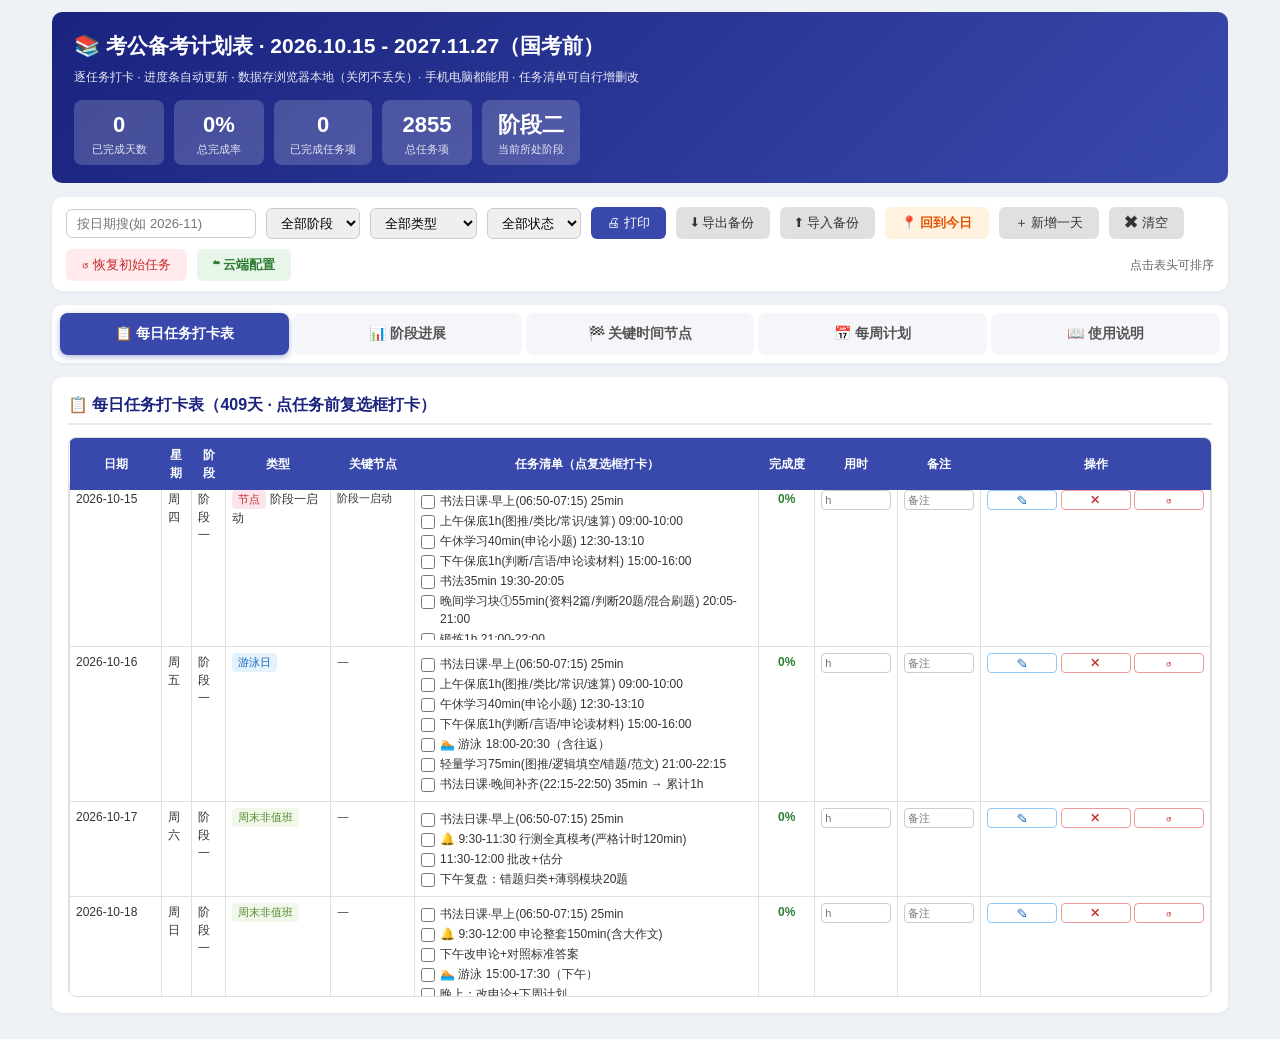
==== index.html @ b7af3e6f "jihua" ====
﻿<!DOCTYPE html>
<html lang="zh-CN">
<head>
<meta charset="UTF-8">
<meta name="viewport" content="width=device-width, initial-scale=1.0">
<title>考公备考计划表 2026.10.15-2027.11.27（国考前）</title>
<style>
* { margin:0; padding:0; box-sizing:border-box; }
body { font-family:-apple-system,"Microsoft YaHei",sans-serif; background:#eef1f5; color:#333; font-size:14px; line-height:1.5; }
.wrap { max-width:1200px; margin:0 auto; padding:12px; }
header { background:linear-gradient(135deg,#1a237e,#3949ab); color:#fff; border-radius:10px; padding:18px 22px; margin-bottom:14px; }
header h1 { font-size:21px; margin-bottom:6px; }
header p { font-size:12px; opacity:.9; }
.stats { display:flex; flex-wrap:wrap; gap:10px; margin-top:14px; }
.stat { background:rgba(255,255,255,.18); padding:8px 16px; border-radius:8px; text-align:center; min-width:90px; }
.stat .n { font-size:22px; font-weight:700; }
.stat .l { font-size:11px; opacity:.85; }
.toolbar { background:#fff; border-radius:10px; padding:10px 14px; margin-bottom:14px; display:flex; gap:10px; flex-wrap:wrap; align-items:center; box-shadow:0 1px 4px rgba(0,0,0,.06); }
.toolbar input, .toolbar select { padding:6px 10px; border:1px solid #ccc; border-radius:6px; font-size:13px; }
.toolbar button { padding:7px 16px; border:none; border-radius:6px; background:#3949ab; color:#fff; cursor:pointer; font-size:13px; }
.toolbar button.ghost { background:#e0e0e0; color:#333; }
.toolbar .spacer { flex:1; }
section.panel { background:#fff; border-radius:10px; padding:16px; margin-bottom:14px; box-shadow:0 1px 4px rgba(0,0,0,.06); }
section.panel h2 { font-size:16px; color:#1a237e; margin-bottom:12px; padding-bottom:6px; border-bottom:2px solid #e8eaf6; }
.pbar { margin:8px 0; }
.pbar .pl { display:flex; justify-content:space-between; font-size:12px; margin-bottom:3px; }
.track { background:#eceff1; border-radius:8px; height:16px; overflow:hidden; }
.fill { height:100%; background:linear-gradient(90deg,#43a047,#81c784); width:0; transition:width .4s; border-radius:8px; }
.stage-grid { display:grid; grid-template-columns:repeat(auto-fit,minmax(230px,1fr)); gap:10px; }
.stage-card { border:1px solid #e0e0e0; border-radius:8px; padding:10px 12px; }
.stage-card .sn { font-weight:700; color:#1a237e; }
.stage-card .sd { font-size:11px; color:#888; }
.stage-card .sg { font-size:12px; margin-top:4px; }
.stage-card .st { font-size:11px; color:#2e7d32; margin-top:2px; }
.ms-list { list-style:none; }
.ms-list li { padding:6px 0; border-bottom:1px dashed #eee; font-size:12px; display:flex; gap:8px; }
.ms-list .md { color:#d32f2f; font-weight:600; min-width:78px; }
.ms-list .mt { font-weight:600; }
table { width:100%; border-collapse:collapse; font-size:12px; }
th { background:#3949ab; color:#fff; padding:8px 6px; position:sticky; top:0; z-index:2; cursor:pointer; user-select:none; }
th:hover { background:#303f9f; }
td { padding:6px; border:1px solid #e0e0e0; vertical-align:top; }
tbody tr:hover { background:#f1f5ff; }
tr.done-row { background:#e8f5e9 !important; }
tr.part-row { background:#fffde7 !important; }
.tag { display:inline-block; padding:1px 6px; border-radius:4px; font-size:11px; }
.tag.zb { background:#fff3e0; color:#e65100; }
.tag.yp { background:#e3f2fd; color:#1565c0; }
.tag.dm { background:#f1f8e9; color:#558b2f; }
.tag.lc { background:#fce4ec; color:#c62828; }
.taskbox { max-height:150px; overflow-y:auto; padding-right:4px; }
.taskbox ul { list-style:none; }
.taskbox li { margin:2px 0; display:flex; gap:5px; align-items:flex-start; }
.taskbox input { margin-top:3px; width:14px; height:14px; cursor:pointer; flex-shrink:0; }
.taskbox li.done { color:#9e9e9e; text-decoration:line-through; }
.pct { text-align:center; font-weight:700; color:#2e7d32; }
.pct-cell { width:56px; }
.mini-note { width:70px; padding:3px; border:1px solid #ccc; border-radius:4px; font-size:11px; }
#tip { position:fixed; bottom:16px; left:50%; transform:translateX(-50%); background:#323232; color:#fff; padding:8px 16px; border-radius:20px; font-size:12px; opacity:0; transition:opacity .3s; pointer-events:none; z-index:99; }
#tip.show { opacity:1; }
/* ===== 恢复初始任务 确认弹窗 ===== */
#confirmMask { display:none; position:fixed; inset:0; background:rgba(0,0,0,.45); z-index:200; }
#confirmMask.show { display:block; }
#confirmBox { display:none; position:fixed; top:50%; left:50%; transform:translate(-50%,-50%); background:#fff; border-radius:12px; box-shadow:0 8px 30px rgba(0,0,0,.25); z-index:201; width:min(420px,92vw); padding:20px 22px; }
#confirmBox.show { display:block; animation:pop .2s; }
@keyframes pop { from{transform:translate(-50%,-50%) scale(.9);opacity:0;} to{transform:translate(-50%,-50%) scale(1);opacity:1;} }
#confirmBox .ctitle { font-size:16px; font-weight:700; color:#1a237e; margin-bottom:8px; }
#confirmBox .cbody { font-size:13px; color:#555; line-height:1.7; margin-bottom:18px; }
#confirmBox .cbody b { color:#c62828; }
#confirmBox .cfoot { display:flex; justify-content:flex-end; gap:10px; }
.cbtn { padding:8px 20px; border:none; border-radius:6px; cursor:pointer; font-size:13px; }
.cbtn.ok { background:#c62828; color:#fff; }
.cbtn.cancel { background:#e0e0e0; color:#333; }
@media(max-width:640px){ #confirmBox{padding:16px;} }
.help p { font-size:12px; color:#555; margin:4px 0; }
.help b { color:#1a237e; }
/* ===== 标签页 ===== */
.tabs { display:flex; gap:4px; background:#fff; border-radius:10px; padding:8px; margin-bottom:14px; box-shadow:0 1px 4px rgba(0,0,0,.06); flex-wrap:wrap; }
.tabs button { flex:1; min-width:150px; padding:12px 10px; border:none; background:#f5f6fa; color:#555; border-radius:8px; font-size:14px; font-weight:600; cursor:pointer; transition:all .2s; }
.tabs button:hover { background:#e8eaf6; color:#1a237e; }
.tabs button.active { background:#3949ab; color:#fff; box-shadow:0 2px 6px rgba(57,73,171,.4); }
.tab-panel { display:none; }
.tab-panel.active { display:block; animation:fade .3s; }
@keyframes fade { from{opacity:0;transform:translateY(6px);} to{opacity:1;transform:none;} }

/* ===== 响应式布局 ===== */
@media(max-width:768px){
  body{font-size:13px;}
  .wrap{padding:6px;}
  header{padding:12px 14px;}
  header h1{font-size:16px;}
  .stats{gap:6px;}
  .stat{min-width:70px;padding:6px 10px;}
  .stat .n{font-size:17px;}
  .toolbar{padding:8px;gap:6px;}
  .toolbar input,.toolbar select{flex:1 1 45%;min-width:120px;font-size:12px;}
  .toolbar button{flex:1 1 45%;font-size:12px;padding:6px 8px;}
  .tabs button{min-width:auto;flex:1 1 33%;font-size:12px;padding:9px 4px;}
  section.panel{padding:10px 8px;}
  section.panel h2{font-size:14px;}
  .tab-panel.active{animation:none;}
  /* 每日任务表：手机改卡片流 */
  #dayTbl thead{display:none;}
  #dayTbl tbody{display:block;}
  #dayTbl tr{display:block;margin-bottom:10px;border:1px solid #d9d9d9;border-radius:8px;padding:6px;box-shadow:0 1px 3px rgba(0,0,0,.06);}
  #dayTbl td{display:flex;border:none;padding:3px 4px;font-size:12px;align-items:flex-start;}
  #dayTbl td:before{content:attr(data-l);color:#999;min-width:46px;margin-right:6px;flex-shrink:0;}
  #dayTbl td:nth-child(1):before{content:"日期";}
  #dayTbl td:nth-child(2):before{content:"星期";}
  #dayTbl td:nth-child(3):before{content:"阶段";}
  #dayTbl td:nth-child(4):before{content:"类型";}
  #dayTbl td:nth-child(5):before{content:"节点";}
  #dayTbl td:nth-child(6):before{content:"任务";}
  #dayTbl td:nth-child(7):before{content:"完成度";}
  #dayTbl td:nth-child(8):before{content:"用时";}
  #dayTbl td:nth-child(9):before{content:"备注";}
  #dayTbl td:nth-child(10):before{content:"操作";}
  #dayTbl .taskbox{max-height:none;}
  #dayTbl td:not(:nth-child(6)) .taskbox ul{display:inline-block;}
  /* 表格横滑兜底 */
  #weekTbl{display:block;overflow-x:auto;white-space:nowrap;}
  .ms-list li{flex-wrap:wrap;}
}
@media(max-width:1024px){
  .toolbar input,.toolbar select,.toolbar button{margin-bottom:2px;}
}
@media print { .toolbar,header p,.no-print,.tabs{display:none;} .taskbox{max-height:none;} .tab-panel{display:block!important;} }
</style>
<!-- ☁ 云端同步 -->
<script src="cloud-sync.js"></script>
</head>
<body>
<div class="wrap">
<header>
  <h1>📚 考公备考计划表 · 2026.10.15 - 2027.11.27（国考前）</h1>
  <p>逐任务打卡 · 进度条自动更新 · 数据存浏览器本地（关闭不丢失）· 手机电脑都能用 · 任务清单可自行增删改</p>
  <div class="stats">
    <div class="stat"><div class="n" id="stDone">0</div><div class="l">已完成天数</div></div>
    <div class="stat"><div class="n" id="stRate">0%</div><div class="l">总完成率</div></div>
    <div class="stat"><div class="n" id="stTask">0</div><div class="l">已完成任务项</div></div>
    <div class="stat"><div class="n" id="stTotal">0</div><div class="l">总任务项</div></div>
    <div class="stat"><div class="n" id="stStage">阶段一</div><div class="l">当前所处阶段</div></div>
  </div>
</header>

<div class="toolbar no-print">
  <input type="text" id="qDate" placeholder="按日期搜(如 2026-11)">
  <select id="fStage"><option value="">全部阶段</option></select>
  <select id="fType"><option value="">全部类型</option><option value="标准工作日">标准工作日</option><option value="值班日">值班日</option><option value="游泳日">游泳日</option><option value="周末非值班">周末非值班</option><option value="周末值班日">周末值班日</option></select>
  <select id="fDone"><option value="">全部状态</option><option value="done">已完成</option><option value="part">进行中</option><option value="none">未完成</option></select>
  <button onclick="window.print()">🖨 打印</button>
  <button class="ghost" onclick="exportData()">⬇ 导出备份</button>
  <button class="ghost" onclick="document.getElementById('importFile').click()">⬆ 导入备份</button>
  <input type="file" id="importFile" accept="application/json,.json" style="display:none;">
  <button class="ghost" onclick="backToToday()" style="background:#fff3e0;border-color:#ffb74d;color:#e65100;font-weight:600;">📍 回到今日</button>
  <button class="ghost" onclick="addNewDay()">＋ 新增一天</button>
  <button class="ghost" onclick="clearAll()">✖ 清空</button>
  <button class="ghost" onclick="resetAllTasks()" style="background:#ffebee;color:#c62828;">↺ 恢复初始任务</button>
<button class="ghost" onclick="showCloudConfig()" style="background:#e8f5e9;color:#2e7d32;font-weight:600;">☁ 云端配置</button>
  <span class="spacer"></span>
  <span style="font-size:12px;color:#666;">点击表头可排序</span>
</div>

<div class="tabs no-print">
  <button id="tabBtn-daily" class="active" onclick="switchTab('daily')">📋 每日任务打卡表</button>
  <button id="tabBtn-stage" onclick="switchTab('stage')">📊 阶段进展</button>
  <button id="tabBtn-nodes" onclick="switchTab('nodes')">🏁 关键时间节点</button>
  <button id="tabBtn-weekly" onclick="switchTab('weekly')">📅 每周计划</button>
  <button id="tabBtn-help" onclick="switchTab('help')">📖 使用说明</button>
</div>

<div class="tab-panel active" id="tab-daily">
<section class="panel">
  <h2>📋 每日任务打卡表（409天 · 点任务前复选框打卡）</h2>
  <div style="overflow:auto; max-height:560px; border:1px solid #e0e0e0; border-radius:8px;">
  <table id="dayTbl">
    <thead><tr><th data-k="date" style="min-width:92px;">日期</th><th>星期</th><th data-k="stage">阶段</th><th data-k="dtype">类型</th><th>关键节点</th><th style="min-width:300px;">任务清单（点复选框打卡）</th><th class="pct-cell" data-k="pct">完成度</th><th>用时</th><th>备注</th><th style="width:52px;">操作</th></tr></thead>
    <tbody></tbody>
  </table>
  </div>
</section>
</div>

<div class="tab-panel" id="tab-stage">
<section class="panel">
  <h2>📊 四阶段进度总览</h2>
  <div class="stage-grid" id="stageGrid"></div>
  <div style="margin-top:14px;" id="stageBars"></div>
</section>

</div>

<div class="tab-panel" id="tab-nodes">
<section class="panel">
  <h2>🏁 关键事件节点</h2>
  <ul class="ms-list" id="msList"></ul>
</section>
</div>

<div class="tab-panel" id="tab-weekly">
<section class="panel">
  <h2>📋 每周计划（52周 · 点击表头排序）</h2>
  <div style="overflow:auto; max-height:340px;">
  <table id="weekTbl">
    <thead><tr><th data-k="w">周期</th><th data-k="range">日期</th><th data-k="duty">值班类型</th><th data-k="theme">本周主攻</th><th>每日要点</th><th data-k="std">验收标准</th></tr></thead>
    <tbody></tbody>
  </table>
  </div>
</section>

</div>

<div class="tab-panel" id="tab-help">
<section class="panel help">
  <h2>📖 使用说明</h2>
  <p><b>① 打卡：</b>每天"任务清单"里每项任务前都有复选框，点一下即标记完成（文字自动划线变灰）。</p>
  <p><b>② 进度：</b>勾选后当天"完成度"自动算百分比，勾满当天 → 整行变绿；勾一部分 → 变黄。顶部四阶段进度条同步变长。</p>
  <p><b>③ 保存：</b>勾选状态存在浏览器本地，关闭网页再打开仍在。换设备或换浏览器会丢失，重要进度请点"导出备份"存一份 JSON；换设备后用"导入备份"读回（只恢复勾选/用时/备注，不改动任务清单）。</p>
  <p><b>④ 筛选：</b>用顶部筛选栏按阶段/类型/完成状态快速定位某天；搜索框支持按日期片段检索（如输 2026-11 看11月）。</p>
  <p><b>⑤ 排序：</b>点击表格表头可按该列排序（如按完成度升序，找出还没开始的天）。</p>
  <p><b>⑥ 打印：</b>点"打印"可打印当前筛选结果，贴墙对照使用。</p>
  <p><b>⑦ 多端：</b>本文件是纯 HTML，任何电脑/手机浏览器都能直接打开，无需安装 Office 或 WPS。</p>
  <p><b>⑧ 时间：</b>所有时间写进任务描述（如 06:50-07:15），不做时区换算，不会有时间错乱。</p>
  <p><b>⑨ 改任务：</b>双击任意任务文字可直接修改，清空整行文字即删除该项。也可点当天右侧「✎ 编辑」整行重写、点「🗑」删除当天。改乱了点工具栏「↺ 恢复初始任务」一键还原全部原始任务（打卡进度、用时、备注都会保留）。</p>
  <p><b>⑩ 同步：</b>打卡数据存在本机浏览器本地，换设备或换浏览器不会自动同步，重要进度请定期「导出备份」。</p>
</section>
</div>
<div id="tip"></div>
<div id="confirmMask"></div>
<div id="confirmBox">
  <div class="ctitle" id="confirmTitle">确认操作</div>
  <div class="cbody" id="confirmBody"></div>
  <div class="cfoot">
    <button class="cbtn ok" id="confirmOk">确认</button>
    <button class="cbtn cancel" id="confirmCancel">取消</button>
  </div>
</div>
<!-- ☁ 云端配置弹窗 -->
<div id="cloudMask" style="display:none;position:fixed;inset:0;background:rgba(0,0,0,.45);z-index:200;"></div>
<div id="cloudBox" style="display:none;position:fixed;top:50%;left:50%;transform:translate(-50%,-50%);background:#fff;border-radius:12px;box-shadow:0 8px 30px rgba(0,0,0,.25);z-index:201;width:min(420px,92vw);padding:20px 22px;">
  <div style="font-size:16px;font-weight:700;color:#1a237e;margin-bottom:12px;">☁ 云端同步配置</div>
  <div style="font-size:12px;color:#555;margin-bottom:10px;">配置后打卡数据自动同步到 GitHub 仓库，换设备不丢失。</div>
  <div style="margin-bottom:8px;"><label style="font-size:12px;color:#333;">GitHub Token（需 repo 权限）：</label><input id="cloudToken" type="password" style="width:100%;padding:6px 10px;border:1px solid #ccc;border-radius:6px;font-size:13px;" placeholder="ghp_xxxxxxxxxxxx"></div>
  <div style="margin-bottom:8px;"><label style="font-size:12px;color:#333;">用户名：</label><input id="cloudUser" type="text" style="width:100%;padding:6px 10px;border:1px solid #ccc;border-radius:6px;font-size:13px;" placeholder="your-github-username"></div>
  <div style="margin-bottom:8px;"><label style="font-size:12px;color:#333;">仓库名：</label><input id="cloudRepo" type="text" style="width:100%;padding:6px 10px;border:1px solid #ccc;border-radius:6px;font-size:13px;" placeholder="kaogong-plan"></div>
  <div style="margin-bottom:8px;"><label style="font-size:12px;color:#333;">分支（默认 main）：</label><input id="cloudBranch" type="text" style="width:100%;padding:6px 10px;border:1px solid #ccc;border-radius:6px;font-size:13px;" value="main"></div>
  <div style="display:flex;justify-content:flex-end;gap:10px;margin-top:16px;">
    <button onclick="closeCloudConfig()" style="padding:8px 20px;border:none;border-radius:6px;cursor:pointer;font-size:13px;background:#e0e0e0;color:#333;">取消</button>
    <button onclick="saveCloudConfig()" style="padding:8px 20px;border:none;border-radius:6px;cursor:pointer;font-size:13px;background:#2e7d32;color:#fff;">保存并测试</button>
  </div>
  <div id="cloudStatus" style="font-size:12px;margin-top:10px;"></div>
</div>

<script>
const DATA = {"stages": [{"name": "阶段一", "start": "2026.10.15", "end": "2026.11.30", "goal": "专项突破·正确率拉升", "std": "资料90%/判断80%/言语75%/申论小题70%"}, {"name": "阶段二", "start": "2026.12.01", "end": "2026.12.31", "goal": "提速+省考实战", "std": "行测70+/申论65+，上考场拿基线"}, {"name": "阶段三", "start": "2027.01.01", "end": "2027.06.30", "goal": "全真模考+数量+申论冲刺", "std": "行测稳定70+/申论65+，合计130-135"}, {"name": "阶段四", "start": "2027.07.01", "end": "2027.11.27", "goal": "冲刺2028国考", "std": "行测72+申论68≈140"}], "milestones": [{"date": "2026-10-15", "title": "阶段一启动", "goal": "专项突破·正确率拉升", "note": "资料90%/判断80%/言语75%/申论小题70%"}, {"date": "2026-10-20", "title": "⚠2027四川省考公告发布", "goal": "确认报名与笔试时间", "note": "盯住招录人数与岗位表"}, {"date": "2026-10-25", "title": "省考报名", "goal": "按主城+高新+天府+电子信息类+非应届筛选", "note": "选岗表格比完再报"}, {"date": "2026-12-01", "title": "阶段二启动", "goal": "提速+省考实战", "note": "行测70+/申论65+"}, {"date": "2026-12-05", "title": "⚠2027四川省考笔试", "goal": "当成付费模考，拿真实基线", "note": "12/5-12/6 笔试"}, {"date": "2027-01-01", "title": "阶段三启动", "goal": "全真模考+数量+申论冲刺", "note": "行测稳定70+/申论65+"}, {"date": "2027-01-10", "title": "省考成绩+进面", "goal": "进面即启动面试素材库准备", "note": "同步准备面试与笔试"}, {"date": "2027-06-30", "title": "阶段三验收", "goal": "行测稳定70+/申论65+", "note": "合计130-135"}, {"date": "2027-07-01", "title": "阶段四启动", "goal": "冲刺2028国考", "note": "行测72+申论68≈140"}, {"date": "2027-10-10", "title": "⚠2028国考公告发布", "goal": "确认税务招录与专业目录", "note": "重新核对报名条件"}, {"date": "2027-10-15", "title": "⚠国考报名/冲刺节点", "goal": "用Excel选岗公式筛岗", "note": "报名即冲刺"}, {"date": "2027-11-28", "title": "⚠2028国考笔试（D-Day）", "goal": "行测72+申论68≈140", "note": "考前最后一天做状态调整，早睡"}, {"date": "2027-10-16", "title": "阶段四冲刺·历年真题期", "goal": "每日一份国考历年真题卷", "note": "覆盖2016-2028共13年真题"}], "weekly": [{"w": "第1周", "range": "10/19~10/25", "duty": "一二值班", "theme": "资料分析起步", "task": "上午保底1h(图推/类比/常识)+午休申论小题+下午保底1h(判断/言语)+晚间资料2篇或判断20题+书法1h+锻炼", "std": "资料单篇≤7min，正确率≥75%"}, {"w": "第2周", "range": "10/26~11/01", "duty": "三四值班", "theme": "资料提速", "task": "上午保底1h(图推/类比/常识)+午休申论小题+下午保底1h(判断/言语)+晚间资料2篇或判断20题+书法1h+锻炼", "std": "资料正确率≥80%，单篇≤6min"}, {"w": "第3周", "range": "11/02~11/08", "duty": "五六日值班", "theme": "判断推理起步", "task": "上午保底1h(图推/类比/常识)+午休申论小题+下午保底1h(判断/言语)+晚间资料2篇或判断20题+书法1h+锻炼", "std": "图推/定义/类比≥70%"}, {"w": "第4周", "range": "11/09~11/15", "duty": "无值班", "theme": "判断逻辑判断", "task": "上午保底1h(图推/类比/常识)+午休申论小题+下午保底1h(判断/言语)+晚间资料2篇或判断20题+书法1h+锻炼", "std": "判断整体≥75%"}, {"w": "第5周", "range": "11/16~11/22", "duty": "一二值班", "theme": "言语片段阅读", "task": "上午保底1h(图推/类比/常识)+午休申论小题+下午保底1h(判断/言语)+晚间资料2篇或判断20题+书法1h+锻炼", "std": "言语正确率≥72%"}, {"w": "第6周", "range": "11/23~11/29", "duty": "三四值班", "theme": "言语逻辑填空", "task": "上午保底1h(图推/类比/常识)+午休申论小题+下午保底1h(判断/言语)+晚间资料2篇或判断20题+书法1h+锻炼", "std": "言语正确率≥75%"}, {"w": "第7周", "range": "11/30~12/06", "duty": "五六日值班", "theme": "混合刷题起步", "task": "上午保底1h(图推/类比/常识)+午休申论小题+下午保底1h(判断/言语)+晚间资料2篇或判断20题+书法1h+锻炼", "std": "行测单模块模考≥60分"}, {"w": "第8周", "range": "12/07~12/13", "duty": "无值班", "theme": "提速训练", "task": "上午下午保底做混合轻题，晚间模考训练，周末行测+申论连考", "std": "资料单篇≤6min，判断≤30题/45min"}, {"w": "第9周", "range": "12/14~12/20", "duty": "一二值班", "theme": "省考复盘", "task": "考后休息3天恢复刷题，数量基础课，晚间模考训练", "std": "错题本二刷，数量正确率≥50%"}, {"w": "第10周", "range": "12/21~12/27", "duty": "三四值班", "theme": "数量工程行程", "task": "上午数量基础，下午弱项歼灭，晚间模考+复盘，周末双模考", "std": "数量工程/行程题型正确率≥60%"}, {"w": "第11周", "range": "12/28~01/03", "duty": "五六日值班", "theme": "数量利润容斥", "task": "上午数量基础，下午弱项歼灭，晚间模考+复盘，周末双模考", "std": "数量利润/容斥题型正确率≥55%"}, {"w": "第12周", "range": "01/04~01/10", "duty": "无值班", "theme": "数量排列组合", "task": "上午数量基础，下午弱项歼灭，晚间模考+复盘，周末双模考", "std": "数量排列组合正确率≥50%"}, {"w": "第13周", "range": "01/11~01/17", "duty": "一二值班", "theme": "数量几何最值", "task": "上午数量基础，下午弱项歼灭，晚间模考+复盘，周末双模考", "std": "数量几何/最值正确率≥50%"}, {"w": "第14周", "range": "01/18~01/24", "duty": "三四值班", "theme": "数量年龄钟表", "task": "上午数量基础，下午弱项歼灭，晚间模考+复盘，周末双模考", "std": "数量年龄/日期/钟表正确率≥60%"}, {"w": "第15周", "range": "01/25~01/31", "duty": "五六日值班", "theme": "数量提速", "task": "上午数量基础，下午弱项歼灭，晚间模考+复盘，周末双模考", "std": "数量10题≤15min，正确率≥60%"}, {"w": "第16周", "range": "02/01~02/07", "duty": "无值班", "theme": "全真模考期", "task": "每周2套全真模考，工作日只做错题重做+薄弱保温", "std": "行测≥70/申论≥60"}, {"w": "第17周", "range": "02/08~02/14", "duty": "一二值班", "theme": "提速训练", "task": "上午数量/常识，下午弱项歼灭，晚间模考+复盘，周末双模考", "std": "行测≥70/申论≥60"}, {"w": "第18周", "range": "02/15~02/21", "duty": "三四值班", "theme": "弱项歼灭", "task": "上午数量/常识，下午弱项歼灭，晚间模考+复盘，周末双模考", "std": "弱项模块正确率提升5%"}, {"w": "第19周", "range": "02/22~02/28", "duty": "五六日值班", "theme": "政治理论起步", "task": "上午政治理论/常识，下午弱项歼灭，晚间模考+复盘，周末双模考", "std": "政治理论正确率≥70%"}, {"w": "第20周", "range": "03/01~03/07", "duty": "三四值班", "theme": "政治理论深化", "task": "上午政治理论/常识，下午弱项歼灭，晚间模考+复盘，周末双模考", "std": "政治理论正确率≥75%"}, {"w": "第21周", "range": "03/08~03/14", "duty": "一二值班", "theme": "申论小题专项", "task": "上午数量/常识，下午弱项歼灭，晚间模考+复盘，周末双模考", "std": "申论小题踩点率≥70%"}, {"w": "第22周", "range": "03/15~03/21", "duty": "三四值班", "theme": "申论应用文", "task": "上午数量/常识，下午弱项歼灭，晚间模考+复盘，周末双模考", "std": "申论应用文格式+要点完整"}, {"w": "第23周", "range": "03/22~03/28", "duty": "五六日值班", "theme": "申论综合分析", "task": "上午数量/常识，下午弱项歼灭，晚间模考+复盘，周末双模考", "std": "申论综合分析≥70%"}, {"w": "第24周", "range": "03/29~04/04", "duty": "无值班", "theme": "提速训练", "task": "上午数量/常识，下午弱项歼灭，晚间模考+复盘，周末双模考", "std": "行测整卷≤110min完成"}, {"w": "第25周", "range": "04/05~04/11", "duty": "一二值班", "theme": "政治理论冲刺", "task": "上午数量/常识，下午弱项歼灭，晚间模考+复盘，周末双模考", "std": "政治理论正确率≥80%"}, {"w": "第26周", "range": "04/12~04/18", "duty": "三四值班", "theme": "申论大作文", "task": "上午数量/常识，下午弱项歼灭，晚间模考+复盘，周末双模考", "std": "大作文结构完整≥22分"}, {"w": "第27周", "range": "04/19~04/25", "duty": "五六日值班", "theme": "混合模考", "task": "上午数量/常识，下午弱项歼灭，晚间模考+复盘，周末双模考", "std": "行测≥72/申论≥65"}, {"w": "第28周", "range": "04/26~05/02", "duty": "无值班", "theme": "弱项歼灭", "task": "上午数量/常识，下午弱项歼灭，晚间模考+复盘，周末双模考", "std": "弱项模块正确率≥75%"}, {"w": "第29周", "range": "05/03~05/09", "duty": "一二值班", "theme": "申论小题清零", "task": "上午数量/常识，下午弱项歼灭，晚间模考+复盘，周末双模考", "std": "申论小题漏点≤2处"}, {"w": "第30周", "range": "05/10~05/16", "duty": "三四值班", "theme": "模考保温", "task": "上午数量/常识，下午弱项歼灭，晚间模考+复盘，周末双模考", "std": "行测≥72/申论≥65"}, {"w": "第31周", "range": "05/17~05/23", "duty": "五六日值班", "theme": "错题重做", "task": "上午数量/常识，下午弱项歼灭，晚间模考+复盘，周末双模考", "std": "错题本清零，二刷正确率≥90%"}, {"w": "第32周", "range": "05/24~05/30", "duty": "无值班", "theme": "申论综合", "task": "上午数量/常识，下午弱项歼灭，晚间模考+复盘，周末双模考", "std": "申论整套≥65"}, {"w": "第33周", "range": "06/01~06/07", "duty": "一二值班", "theme": "提速冲刺", "task": "上午数量/常识，下午弱项歼灭，晚间模考+复盘，周末双模考", "std": "行测≥72/申论≥65"}, {"w": "第34周", "range": "06/08~06/14", "duty": "三四值班", "theme": "模考保温", "task": "上午数量/常识，下午弱项歼灭，晚间模考+复盘，周末双模考", "std": "行测≥72/申论≥65"}, {"w": "第35周", "range": "06/15~06/21", "duty": "五六日值班", "theme": "弱项歼灭", "task": "上午数量/常识，下午弱项歼灭，晚间模考+复盘，周末双模考", "std": "弱项模块正确率≥80%"}, {"w": "第36周", "range": "06/22~06/28", "duty": "无值班", "theme": "申论冲刺", "task": "上午数量/常识，下午弱项歼灭，晚间模考+复盘，周末双模考", "std": "申论整套≥68"}, {"w": "第37周", "range": "07/01~07/07", "duty": "一二值班", "theme": "阶段四启动", "task": "上午错题重做，下午保温，晚间模考+大作文，时政集中背", "std": "行测≥73/申论≥67"}, {"w": "第38周", "range": "07/08~07/14", "duty": "三四值班", "theme": "模考+复盘", "task": "上午错题重做，下午保温，晚间模考+大作文，时政集中背", "std": "行测≥73/申论≥67"}, {"w": "第39周", "range": "07/15~07/21", "duty": "五六日值班", "theme": "行测保温", "task": "上午错题重做，下午保温，晚间模考+大作文，时政集中背", "std": "行测≥73/申论≥67"}, {"w": "第40周", "range": "07/22~07/28", "duty": "无值班", "theme": "申论保温", "task": "上午错题重做，下午保温，晚间模考+大作文，时政集中背", "std": "行测≥73/申论≥67"}, {"w": "第41周", "range": "07/29~08/04", "duty": "一二值班", "theme": "时政背诵", "task": "上午错题重做，下午保温，晚间模考+大作文，时政集中背", "std": "行测≥73/申论≥67"}, {"w": "第42周", "range": "08/05~08/11", "duty": "三四值班", "theme": "模考冲刺", "task": "上午错题重做，下午保温，晚间模考+大作文，时政集中背", "std": "行测≥73/申论≥67"}, {"w": "第43周", "range": "08/12~08/18", "duty": "五六日值班", "theme": "弱项歼灭", "task": "上午错题重做，下午保温，晚间模考+大作文，时政集中背", "std": "行测≥73/申论≥67"}, {"w": "第44周", "range": "08/19~08/25", "duty": "无值班", "theme": "大作文定型", "task": "上午错题重做，下午保温，晚间模考+大作文，时政集中背", "std": "大作文≥26分，结构定型"}, {"w": "第45周", "range": "08/26~09/01", "duty": "一二值班", "theme": "模考冲刺", "task": "上午错题重做，下午保温，晚间模考+大作文，时政集中背", "std": "行测≥73/申论≥67"}, {"w": "第46周", "range": "09/02~09/08", "duty": "三四值班", "theme": "错题清零", "task": "上午错题重做，下午保温，晚间模考+大作文，时政集中背", "std": "错题本清零"}, {"w": "第47周", "range": "09/09~09/15", "duty": "五六日值班", "theme": "最后模考", "task": "上午错题重做，下午保温，晚间模考+大作文，时政集中背", "std": "行测≥73/申论≥67"}, {"w": "第48周", "range": "09/16~09/22", "duty": "无值班", "theme": "保温+调整", "task": "上午错题重做，下午保温，晚间模考+大作文，时政集中背", "std": "行测≥73/申论≥67"}, {"w": "第49周", "range": "09/23~09/29", "duty": "一二值班", "theme": "国考报名准备", "task": "上午错题重做，下午保温，晚间模考+大作文，时政集中背", "std": "选岗完成"}, {"w": "第50周", "range": "09/30~10/06", "duty": "三四值班", "theme": "时政冲刺", "task": "上午错题重做，下午保温，晚间模考+大作文，时政集中背", "std": "时政要点全覆盖"}, {"w": "第51周", "range": "10/07~10/13", "duty": "五六日值班", "theme": "保温冲刺", "task": "上午错题重做，下午保温，晚间模考+大作文，时政集中背", "std": "行测≥73/申论≥67"}, {"w": "第52周", "range": "10/14~10/20", "duty": "无值班", "theme": "考前收尾", "task": "上午错题重做，下午保温，晚间模考+大作文，时政集中背", "std": "进考场"}, {"w": "第53周", "range": "10/21~10/27", "duty": "一二值班", "theme": "考前最后冲刺", "task": "上午真题错题重做，下午时政背诵，晚间真题二刷，周末行测+申论模考各一套", "std": "行测≥74/申论≥68"}, {"w": "第54周", "range": "10/28~11/03", "duty": "三四值班", "theme": "保温+状态调整", "task": "上午真题错题清零，下午弱项保温，晚间真题限时，周末模考复盘", "std": "错题本清零"}, {"w": "第55周", "range": "11/04~11/10", "duty": "五六日值班", "theme": "冲刺收口", "task": "上午真题二刷，下午时政要点全覆盖，晚间行测/申论交替限时", "std": "行测≥74/申论≥68"}, {"w": "第56周", "range": "11/11~11/17", "duty": "一二值班", "theme": "真题收尾", "task": "上午最新真题卷限时，下午错题清零，晚间作文模板默写", "std": "近3年真题正确率≥80%"}, {"w": "第57周", "range": "11/18~11/24", "duty": "三四值班", "theme": "考前保温", "task": "上午轻量刷题保温，下午时政冲刺，晚间作文+答题模板默写，不刷新题", "std": "状态调整到最佳"}, {"w": "第58周", "range": "11/25~11/27", "duty": "无值班", "theme": "考前最后三天", "task": "上午真题错题回顾，下午时政要点速记，晚间作文模板+答题规范默写，早睡早起调整生物钟", "std": "进考场，状态最佳"}], "days": [{"date": "2026-10-15", "wk": "周四", "dtype": "标准工作日", "tag": "", "stage": "阶段一", "ms": "阶段一启动", "items": ["书法日课·早上(06:50-07:15) 25min", "上午保底1h(图推/类比/常识/速算) 09:00-10:00", "午休学习40min(申论小题) 12:30-13:10", "下午保底1h(判断/言语/申论读材料) 15:00-16:00", "书法35min 19:30-20:05", "晚间学习块①55min(资料2篇/判断20题/混合刷题) 20:05-21:00", "锻炼1h 21:00-22:00", "晚间学习块②40min(申论小题/范文/复盘/大作文提纲) 22:00-22:40", "每日复盘5min 22:40-22:45"]}, {"date": "2026-10-16", "wk": "周五", "dtype": "游泳日", "tag": "yp", "stage": "阶段一", "ms": "", "items": ["书法日课·早上(06:50-07:15) 25min", "上午保底1h(图推/类比/常识/速算) 09:00-10:00", "午休学习40min(申论小题) 12:30-13:10", "下午保底1h(判断/言语/申论读材料) 15:00-16:00", "🏊 游泳 18:00-20:30（含往返）", "轻量学习75min(图推/逻辑填空/错题/范文) 21:00-22:15", "书法日课·晚间补齐(22:15-22:50) 35min → 累计1h"]}, {"date": "2026-10-17", "wk": "周六", "dtype": "周末非值班", "tag": "dm", "stage": "阶段一", "ms": "", "items": ["书法日课·早上(06:50-07:15) 25min", "🔔 9:30-11:30 行测全真模考(严格计时120min)", "11:30-12:00 批改+估分", "下午复盘：错题归类+薄弱模块20题"]}, {"date": "2026-10-18", "wk": "周日", "dtype": "周末非值班", "tag": "dm", "stage": "阶段一", "ms": "", "items": ["书法日课·早上(06:50-07:15) 25min", "🔔 9:30-12:00 申论整套150min(含大作文)", "下午改申论+对照标准答案", "🏊 游泳 15:00-17:30（下午）", "晚上：改申论+下周计划"]}, {"date": "2026-10-19", "wk": "周一", "dtype": "值班日", "tag": "zb", "stage": "阶段一", "ms": "", "items": ["书法日课·早上(06:50-07:15) 25min", "上午保底1h(手机轻题:图推/常识) 09:00-10:00", "午休学习40min(申论小题) 12:30-13:10", "下午保底1h(手机轻题/看范文) 15:00-16:00", "书法35min 19:30-20:05", "值班日轻量学习40min(范文/错题) 20:05-20:45", "锻炼1h 21:00-22:00（不刷资料/不写大作文）"]}, {"date": "2026-10-20", "wk": "周二", "dtype": "值班日", "tag": "zb", "stage": "阶段一", "ms": "⚠2027四川省考公告发布", "items": ["书法日课·早上(06:50-07:15) 25min", "上午保底1h(手机轻题:图推/常识) 09:00-10:00", "午休学习40min(申论小题) 12:30-13:10", "下午保底1h(手机轻题/看范文) 15:00-16:00", "书法35min 19:30-20:05", "值班日轻量学习40min(范文/错题) 20:05-20:45", "锻炼1h 21:00-22:00（不刷资料/不写大作文）"]}, {"date": "2026-10-21", "wk": "周三", "dtype": "标准工作日", "tag": "", "stage": "阶段一", "ms": "", "items": ["书法日课·早上(06:50-07:15) 25min", "上午保底1h(图推/类比/常识/速算) 09:00-10:00", "午休学习40min(申论小题) 12:30-13:10", "下午保底1h(判断/言语/申论读材料) 15:00-16:00", "书法35min 19:30-20:05", "晚间学习块①55min(资料2篇/判断20题/混合刷题) 20:05-21:00", "锻炼1h 21:00-22:00", "晚间学习块②40min(申论小题/范文/复盘/大作文提纲) 22:00-22:40", "每日复盘5min 22:40-22:45"]}, {"date": "2026-10-22", "wk": "周四", "dtype": "标准工作日", "tag": "", "stage": "阶段一", "ms": "", "items": ["书法日课·早上(06:50-07:15) 25min", "上午保底1h(图推/类比/常识/速算) 09:00-10:00", "午休学习40min(申论小题) 12:30-13:10", "下午保底1h(判断/言语/申论读材料) 15:00-16:00", "书法35min 19:30-20:05", "晚间学习块①55min(资料2篇/判断20题/混合刷题) 20:05-21:00", "锻炼1h 21:00-22:00", "晚间学习块②40min(申论小题/范文/复盘/大作文提纲) 22:00-22:40", "每日复盘5min 22:40-22:45"]}, {"date": "2026-10-23", "wk": "周五", "dtype": "游泳日", "tag": "yp", "stage": "阶段一", "ms": "", "items": ["书法日课·早上(06:50-07:15) 25min", "上午保底1h(图推/类比/常识/速算) 09:00-10:00", "午休学习40min(申论小题) 12:30-13:10", "下午保底1h(判断/言语/申论读材料) 15:00-16:00", "🏊 游泳 18:00-20:30（含往返）", "轻量学习75min(图推/逻辑填空/错题/范文) 21:00-22:15", "书法日课·晚间补齐(22:15-22:50) 35min → 累计1h"]}, {"date": "2026-10-24", "wk": "周六", "dtype": "周末非值班", "tag": "dm", "stage": "阶段一", "ms": "", "items": ["书法日课·早上(06:50-07:15) 25min", "🔔 9:30-11:30 行测全真模考(严格计时120min)", "11:30-12:00 批改+估分", "下午复盘：错题归类+薄弱模块20题"]}, {"date": "2026-10-25", "wk": "周日", "dtype": "周末非值班", "tag": "dm", "stage": "阶段一", "ms": "省考报名", "items": ["书法日课·早上(06:50-07:15) 25min", "🔔 9:30-12:00 申论整套150min(含大作文)", "下午改申论+对照标准答案", "🏊 游泳 15:00-17:30（下午）", "晚上：改申论+下周计划"]}, {"date": "2026-10-26", "wk": "周一", "dtype": "标准工作日", "tag": "", "stage": "阶段一", "ms": "", "items": ["书法日课·早上(06:50-07:15) 25min", "上午保底1h(图推/类比/常识/速算) 09:00-10:00", "午休学习40min(申论小题) 12:30-13:10", "下午保底1h(判断/言语/申论读材料) 15:00-16:00", "书法35min 19:30-20:05", "晚间学习块①55min(资料2篇/判断20题/混合刷题) 20:05-21:00", "锻炼1h 21:00-22:00", "晚间学习块②40min(申论小题/范文/复盘/大作文提纲) 22:00-22:40", "每日复盘5min 22:40-22:45"]}, {"date": "2026-10-27", "wk": "周二", "dtype": "标准工作日", "tag": "", "stage": "阶段一", "ms": "", "items": ["书法日课·早上(06:50-07:15) 25min", "上午保底1h(图推/类比/常识/速算) 09:00-10:00", "午休学习40min(申论小题) 12:30-13:10", "下午保底1h(判断/言语/申论读材料) 15:00-16:00", "书法35min 19:30-20:05", "晚间学习块①55min(资料2篇/判断20题/混合刷题) 20:05-21:00", "锻炼1h 21:00-22:00", "晚间学习块②40min(申论小题/范文/复盘/大作文提纲) 22:00-22:40", "每日复盘5min 22:40-22:45"]}, {"date": "2026-10-28", "wk": "周三", "dtype": "值班日", "tag": "zb", "stage": "阶段一", "ms": "", "items": ["书法日课·早上(06:50-07:15) 25min", "上午保底1h(手机轻题:图推/常识) 09:00-10:00", "午休学习40min(申论小题) 12:30-13:10", "下午保底1h(手机轻题/看范文) 15:00-16:00", "书法35min 19:30-20:05", "值班日轻量学习40min(范文/错题) 20:05-20:45", "锻炼1h 21:00-22:00（不刷资料/不写大作文）"]}, {"date": "2026-10-29", "wk": "周四", "dtype": "值班日", "tag": "zb", "stage": "阶段一", "ms": "", "items": ["书法日课·早上(06:50-07:15) 25min", "上午保底1h(手机轻题:图推/常识) 09:00-10:00", "午休学习40min(申论小题) 12:30-13:10", "下午保底1h(手机轻题/看范文) 15:00-16:00", "书法35min 19:30-20:05", "值班日轻量学习40min(范文/错题) 20:05-20:45", "锻炼1h 21:00-22:00（不刷资料/不写大作文）"]}, {"date": "2026-10-30", "wk": "周五", "dtype": "游泳日", "tag": "yp", "stage": "阶段一", "ms": "", "items": ["书法日课·早上(06:50-07:15) 25min", "上午保底1h(图推/类比/常识/速算) 09:00-10:00", "午休学习40min(申论小题) 12:30-13:10", "下午保底1h(判断/言语/申论读材料) 15:00-16:00", "🏊 游泳 18:00-20:30（含往返）", "轻量学习75min(图推/逻辑填空/错题/范文) 21:00-22:15", "书法日课·晚间补齐(22:15-22:50) 35min → 累计1h"]}, {"date": "2026-10-31", "wk": "周六", "dtype": "周末非值班", "tag": "dm", "stage": "阶段一", "ms": "", "items": ["书法日课·早上(06:50-07:15) 25min", "🔔 9:30-11:30 行测全真模考(严格计时120min)", "11:30-12:00 批改+估分", "下午复盘：错题归类+薄弱模块20题"]}, {"date": "2026-11-01", "wk": "周日", "dtype": "周末非值班", "tag": "dm", "stage": "阶段一", "ms": "", "items": ["书法日课·早上(06:50-07:15) 25min", "🔔 9:30-12:00 申论整套150min(含大作文)", "下午改申论+对照标准答案", "🏊 游泳 15:00-17:30（下午）", "晚上：改申论+下周计划"]}, {"date": "2026-11-02", "wk": "周一", "dtype": "标准工作日", "tag": "", "stage": "阶段一", "ms": "", "items": ["书法日课·早上(06:50-07:15) 25min", "上午保底1h(图推/类比/常识/速算) 09:00-10:00", "午休学习40min(申论小题) 12:30-13:10", "下午保底1h(判断/言语/申论读材料) 15:00-16:00", "书法35min 19:30-20:05", "晚间学习块①55min(资料2篇/判断20题/混合刷题) 20:05-21:00", "锻炼1h 21:00-22:00", "晚间学习块②40min(申论小题/范文/复盘/大作文提纲) 22:00-22:40", "每日复盘5min 22:40-22:45"]}, {"date": "2026-11-03", "wk": "周二", "dtype": "游泳日", "tag": "yp", "stage": "阶段一", "ms": "", "items": ["书法日课·早上(06:50-07:15) 25min", "上午保底1h(图推/类比/常识/速算) 09:00-10:00", "午休学习40min(申论小题) 12:30-13:10", "下午保底1h(判断/言语/申论读材料) 15:00-16:00", "🏊 游泳 18:00-20:30（含往返）", "轻量学习75min(图推/逻辑填空/错题/范文) 21:00-22:15", "书法日课·晚间补齐(22:15-22:50) 35min → 累计1h"]}, {"date": "2026-11-04", "wk": "周三", "dtype": "标准工作日", "tag": "", "stage": "阶段一", "ms": "", "items": ["书法日课·早上(06:50-07:15) 25min", "上午保底1h(图推/类比/常识/速算) 09:00-10:00", "午休学习40min(申论小题) 12:30-13:10", "下午保底1h(判断/言语/申论读材料) 15:00-16:00", "书法35min 19:30-20:05", "晚间学习块①55min(资料2篇/判断20题/混合刷题) 20:05-21:00", "锻炼1h 21:00-22:00", "晚间学习块②40min(申论小题/范文/复盘/大作文提纲) 22:00-22:40", "每日复盘5min 22:40-22:45"]}, {"date": "2026-11-05", "wk": "周四", "dtype": "游泳日", "tag": "yp", "stage": "阶段一", "ms": "", "items": ["书法日课·早上(06:50-07:15) 25min", "上午保底1h(图推/类比/常识/速算) 09:00-10:00", "午休学习40min(申论小题) 12:30-13:10", "下午保底1h(判断/言语/申论读材料) 15:00-16:00", "🏊 游泳 18:00-20:30（含往返）", "轻量学习75min(图推/逻辑填空/错题/范文) 21:00-22:15", "书法日课·晚间补齐(22:15-22:50) 35min → 累计1h"]}, {"date": "2026-11-06", "wk": "周五", "dtype": "值班日", "tag": "zb", "stage": "阶段一", "ms": "", "items": ["书法日课·早上(06:50-07:15) 25min", "上午保底1h(手机轻题:图推/常识) 09:00-10:00", "午休学习40min(申论小题) 12:30-13:10", "下午保底1h(手机轻题/看范文) 15:00-16:00", "书法35min 19:30-20:05", "值班日轻量学习40min(范文/错题) 20:05-20:45", "锻炼1h 21:00-22:00（不刷资料/不写大作文）"]}, {"date": "2026-11-07", "wk": "周六", "dtype": "周末值班日", "tag": "lc", "stage": "阶段一", "ms": "", "items": ["书法日课·早上(06:50-07:15) 25min", "📌 8:30起学习块3.5h(申论精读/概括题2道/轻量刷题/抄规范词)", "单位午休轻量", "下午-晚上单位空闲继续轻量 / 锻炼后轻量"]}, {"date": "2026-11-08", "wk": "周日", "dtype": "周末值班日", "tag": "lc", "stage": "阶段一", "ms": "", "items": ["书法日课·早上(06:50-07:15) 25min", "📌 8:30起学习块3.5h(申论精读/概括题2道/轻量刷题/抄规范词)", "单位午休轻量", "下午-晚上单位空闲继续轻量 / 锻炼后轻量"]}, {"date": "2026-11-09", "wk": "周一", "dtype": "标准工作日", "tag": "", "stage": "阶段一", "ms": "", "items": ["书法日课·早上(06:50-07:15) 25min", "上午保底1h(图推/类比/常识/速算) 09:00-10:00", "午休学习40min(申论小题) 12:30-13:10", "下午保底1h(判断/言语/申论读材料) 15:00-16:00", "书法35min 19:30-20:05", "晚间学习块①55min(资料2篇/判断20题/混合刷题) 20:05-21:00", "锻炼1h 21:00-22:00", "晚间学习块②40min(申论小题/范文/复盘/大作文提纲) 22:00-22:40", "每日复盘5min 22:40-22:45"]}, {"date": "2026-11-10", "wk": "周二", "dtype": "标准工作日", "tag": "", "stage": "阶段一", "ms": "", "items": ["书法日课·早上(06:50-07:15) 25min", "上午保底1h(图推/类比/常识/速算) 09:00-10:00", "午休学习40min(申论小题) 12:30-13:10", "下午保底1h(判断/言语/申论读材料) 15:00-16:00", "书法35min 19:30-20:05", "晚间学习块①55min(资料2篇/判断20题/混合刷题) 20:05-21:00", "锻炼1h 21:00-22:00", "晚间学习块②40min(申论小题/范文/复盘/大作文提纲) 22:00-22:40", "每日复盘5min 22:40-22:45"]}, {"date": "2026-11-11", "wk": "周三", "dtype": "标准工作日", "tag": "", "stage": "阶段一", "ms": "", "items": ["书法日课·早上(06:50-07:15) 25min", "上午保底1h(图推/类比/常识/速算) 09:00-10:00", "午休学习40min(申论小题) 12:30-13:10", "下午保底1h(判断/言语/申论读材料) 15:00-16:00", "书法35min 19:30-20:05", "晚间学习块①55min(资料2篇/判断20题/混合刷题) 20:05-21:00", "锻炼1h 21:00-22:00", "晚间学习块②40min(申论小题/范文/复盘/大作文提纲) 22:00-22:40", "每日复盘5min 22:40-22:45"]}, {"date": "2026-11-12", "wk": "周四", "dtype": "标准工作日", "tag": "", "stage": "阶段一", "ms": "", "items": ["书法日课·早上(06:50-07:15) 25min", "上午保底1h(图推/类比/常识/速算) 09:00-10:00", "午休学习40min(申论小题) 12:30-13:10", "下午保底1h(判断/言语/申论读材料) 15:00-16:00", "书法35min 19:30-20:05", "晚间学习块①55min(资料2篇/判断20题/混合刷题) 20:05-21:00", "锻炼1h 21:00-22:00", "晚间学习块②40min(申论小题/范文/复盘/大作文提纲) 22:00-22:40", "每日复盘5min 22:40-22:45"]}, {"date": "2026-11-13", "wk": "周五", "dtype": "游泳日", "tag": "yp", "stage": "阶段一", "ms": "", "items": ["书法日课·早上(06:50-07:15) 25min", "上午保底1h(图推/类比/常识/速算) 09:00-10:00", "午休学习40min(申论小题) 12:30-13:10", "下午保底1h(判断/言语/申论读材料) 15:00-16:00", "🏊 游泳 18:00-20:30（含往返）", "轻量学习75min(图推/逻辑填空/错题/范文) 21:00-22:15", "书法日课·晚间补齐(22:15-22:50) 35min → 累计1h"]}, {"date": "2026-11-14", "wk": "周六", "dtype": "周末非值班", "tag": "dm", "stage": "阶段一", "ms": "", "items": ["书法日课·早上(06:50-07:15) 25min", "🔔 9:30-11:30 行测全真模考(严格计时120min)", "11:30-12:00 批改+估分", "下午复盘：错题归类+薄弱模块20题"]}, {"date": "2026-11-15", "wk": "周日", "dtype": "周末非值班", "tag": "dm", "stage": "阶段一", "ms": "", "items": ["书法日课·早上(06:50-07:15) 25min", "🔔 9:30-12:00 申论整套150min(含大作文)", "下午改申论+对照标准答案", "🏊 游泳 15:00-17:30（下午）", "晚上：改申论+下周计划"]}, {"date": "2026-11-16", "wk": "周一", "dtype": "值班日", "tag": "zb", "stage": "阶段一", "ms": "", "items": ["书法日课·早上(06:50-07:15) 25min", "上午保底1h(手机轻题:图推/常识) 09:00-10:00", "午休学习40min(申论小题) 12:30-13:10", "下午保底1h(手机轻题/看范文) 15:00-16:00", "书法35min 19:30-20:05", "值班日轻量学习40min(范文/错题) 20:05-20:45", "锻炼1h 21:00-22:00（不刷资料/不写大作文）"]}, {"date": "2026-11-17", "wk": "周二", "dtype": "值班日", "tag": "zb", "stage": "阶段一", "ms": "", "items": ["书法日课·早上(06:50-07:15) 25min", "上午保底1h(手机轻题:图推/常识) 09:00-10:00", "午休学习40min(申论小题) 12:30-13:10", "下午保底1h(手机轻题/看范文) 15:00-16:00", "书法35min 19:30-20:05", "值班日轻量学习40min(范文/错题) 20:05-20:45", "锻炼1h 21:00-22:00（不刷资料/不写大作文）"]}, {"date": "2026-11-18", "wk": "周三", "dtype": "标准工作日", "tag": "", "stage": "阶段一", "ms": "", "items": ["书法日课·早上(06:50-07:15) 25min", "上午保底1h(图推/类比/常识/速算) 09:00-10:00", "午休学习40min(申论小题) 12:30-13:10", "下午保底1h(判断/言语/申论读材料) 15:00-16:00", "书法35min 19:30-20:05", "晚间学习块①55min(资料2篇/判断20题/混合刷题) 20:05-21:00", "锻炼1h 21:00-22:00", "晚间学习块②40min(申论小题/范文/复盘/大作文提纲) 22:00-22:40", "每日复盘5min 22:40-22:45"]}, {"date": "2026-11-19", "wk": "周四", "dtype": "标准工作日", "tag": "", "stage": "阶段一", "ms": "", "items": ["书法日课·早上(06:50-07:15) 25min", "上午保底1h(图推/类比/常识/速算) 09:00-10:00", "午休学习40min(申论小题) 12:30-13:10", "下午保底1h(判断/言语/申论读材料) 15:00-16:00", "书法35min 19:30-20:05", "晚间学习块①55min(资料2篇/判断20题/混合刷题) 20:05-21:00", "锻炼1h 21:00-22:00", "晚间学习块②40min(申论小题/范文/复盘/大作文提纲) 22:00-22:40", "每日复盘5min 22:40-22:45"]}, {"date": "2026-11-20", "wk": "周五", "dtype": "游泳日", "tag": "yp", "stage": "阶段一", "ms": "", "items": ["书法日课·早上(06:50-07:15) 25min", "上午保底1h(图推/类比/常识/速算) 09:00-10:00", "午休学习40min(申论小题) 12:30-13:10", "下午保底1h(判断/言语/申论读材料) 15:00-16:00", "🏊 游泳 18:00-20:30（含往返）", "轻量学习75min(图推/逻辑填空/错题/范文) 21:00-22:15", "书法日课·晚间补齐(22:15-22:50) 35min → 累计1h"]}, {"date": "2026-11-21", "wk": "周六", "dtype": "周末非值班", "tag": "dm", "stage": "阶段一", "ms": "", "items": ["书法日课·早上(06:50-07:15) 25min", "🔔 9:30-11:30 行测全真模考(严格计时120min)", "11:30-12:00 批改+估分", "下午复盘：错题归类+薄弱模块20题"]}, {"date": "2026-11-22", "wk": "周日", "dtype": "周末非值班", "tag": "dm", "stage": "阶段一", "ms": "", "items": ["书法日课·早上(06:50-07:15) 25min", "🔔 9:30-12:00 申论整套150min(含大作文)", "下午改申论+对照标准答案", "🏊 游泳 15:00-17:30（下午）", "晚上：改申论+下周计划"]}, {"date": "2026-11-23", "wk": "周一", "dtype": "标准工作日", "tag": "", "stage": "阶段一", "ms": "", "items": ["书法日课·早上(06:50-07:15) 25min", "上午保底1h(图推/类比/常识/速算) 09:00-10:00", "午休学习40min(申论小题) 12:30-13:10", "下午保底1h(判断/言语/申论读材料) 15:00-16:00", "书法35min 19:30-20:05", "晚间学习块①55min(资料2篇/判断20题/混合刷题) 20:05-21:00", "锻炼1h 21:00-22:00", "晚间学习块②40min(申论小题/范文/复盘/大作文提纲) 22:00-22:40", "每日复盘5min 22:40-22:45"]}, {"date": "2026-11-24", "wk": "周二", "dtype": "标准工作日", "tag": "", "stage": "阶段一", "ms": "", "items": ["书法日课·早上(06:50-07:15) 25min", "上午保底1h(图推/类比/常识/速算) 09:00-10:00", "午休学习40min(申论小题) 12:30-13:10", "下午保底1h(判断/言语/申论读材料) 15:00-16:00", "书法35min 19:30-20:05", "晚间学习块①55min(资料2篇/判断20题/混合刷题) 20:05-21:00", "锻炼1h 21:00-22:00", "晚间学习块②40min(申论小题/范文/复盘/大作文提纲) 22:00-22:40", "每日复盘5min 22:40-22:45"]}, {"date": "2026-11-25", "wk": "周三", "dtype": "值班日", "tag": "zb", "stage": "阶段一", "ms": "", "items": ["书法日课·早上(06:50-07:15) 25min", "上午保底1h(手机轻题:图推/常识) 09:00-10:00", "午休学习40min(申论小题) 12:30-13:10", "下午保底1h(手机轻题/看范文) 15:00-16:00", "书法35min 19:30-20:05", "值班日轻量学习40min(范文/错题) 20:05-20:45", "锻炼1h 21:00-22:00（不刷资料/不写大作文）"]}, {"date": "2026-11-26", "wk": "周四", "dtype": "值班日", "tag": "zb", "stage": "阶段一", "ms": "", "items": ["书法日课·早上(06:50-07:15) 25min", "上午保底1h(手机轻题:图推/常识) 09:00-10:00", "午休学习40min(申论小题) 12:30-13:10", "下午保底1h(手机轻题/看范文) 15:00-16:00", "书法35min 19:30-20:05", "值班日轻量学习40min(范文/错题) 20:05-20:45", "锻炼1h 21:00-22:00（不刷资料/不写大作文）"]}, {"date": "2026-11-27", "wk": "周五", "dtype": "游泳日", "tag": "yp", "stage": "阶段一", "ms": "", "items": ["书法日课·早上(06:50-07:15) 25min", "上午保底1h(图推/类比/常识/速算) 09:00-10:00", "午休学习40min(申论小题) 12:30-13:10", "下午保底1h(判断/言语/申论读材料) 15:00-16:00", "🏊 游泳 18:00-20:30（含往返）", "轻量学习75min(图推/逻辑填空/错题/范文) 21:00-22:15", "书法日课·晚间补齐(22:15-22:50) 35min → 累计1h"]}, {"date": "2026-11-28", "wk": "周六", "dtype": "周末非值班", "tag": "dm", "stage": "阶段一", "ms": "", "items": ["书法日课·早上(06:50-07:15) 25min", "🔔 9:30-11:30 行测全真模考(严格计时120min)", "11:30-12:00 批改+估分", "下午复盘：错题归类+薄弱模块20题"]}, {"date": "2026-11-29", "wk": "周日", "dtype": "周末非值班", "tag": "dm", "stage": "阶段一", "ms": "", "items": ["书法日课·早上(06:50-07:15) 25min", "🔔 9:30-12:00 申论整套150min(含大作文)", "下午改申论+对照标准答案", "🏊 游泳 15:00-17:30（下午）", "晚上：改申论+下周计划"]}, {"date": "2026-11-30", "wk": "周一", "dtype": "标准工作日", "tag": "", "stage": "阶段一", "ms": "", "items": ["书法日课·早上(06:50-07:15) 25min", "上午保底1h(图推/类比/常识/速算) 09:00-10:00", "午休学习40min(申论小题) 12:30-13:10", "下午保底1h(判断/言语/申论读材料) 15:00-16:00", "书法35min 19:30-20:05", "晚间学习块①55min(资料2篇/判断20题/混合刷题) 20:05-21:00", "锻炼1h 21:00-22:00", "晚间学习块②40min(申论小题/范文/复盘/大作文提纲) 22:00-22:40", "每日复盘5min 22:40-22:45"]}, {"date": "2026-12-01", "wk": "周二", "dtype": "游泳日", "tag": "yp", "stage": "阶段二", "ms": "阶段二启动", "items": ["书法日课·早上(06:50-07:15) 25min", "上午保底1h(图推/类比/常识/速算) 09:00-10:00", "午休学习40min(申论小题) 12:30-13:10", "下午保底1h(判断/言语/申论读材料) 15:00-16:00", "🏊 游泳 18:00-20:30（含往返）", "轻量学习75min(图推/逻辑填空/错题/范文) 21:00-22:15", "书法日课·晚间补齐(22:15-22:50) 35min → 累计1h"]}, {"date": "2026-12-02", "wk": "周三", "dtype": "标准工作日", "tag": "", "stage": "阶段二", "ms": "", "items": ["书法日课·早上(06:50-07:15) 25min", "上午保底1h(图推/类比/常识/速算) 09:00-10:00", "午休学习40min(申论小题) 12:30-13:10", "下午保底1h(判断/言语/申论读材料) 15:00-16:00", "书法35min 19:30-20:05", "晚间学习块①55min(资料2篇/判断20题/混合刷题) 20:05-21:00", "锻炼1h 21:00-22:00", "晚间学习块②40min(申论小题/范文/复盘/大作文提纲) 22:00-22:40", "每日复盘5min 22:40-22:45"]}, {"date": "2026-12-03", "wk": "周四", "dtype": "游泳日", "tag": "yp", "stage": "阶段二", "ms": "", "items": ["书法日课·早上(06:50-07:15) 25min", "上午保底1h(图推/类比/常识/速算) 09:00-10:00", "午休学习40min(申论小题) 12:30-13:10", "下午保底1h(判断/言语/申论读材料) 15:00-16:00", "🏊 游泳 18:00-20:30（含往返）", "轻量学习75min(图推/逻辑填空/错题/范文) 21:00-22:15", "书法日课·晚间补齐(22:15-22:50) 35min → 累计1h"]}, {"date": "2026-12-04", "wk": "周五", "dtype": "值班日", "tag": "zb", "stage": "阶段二", "ms": "", "items": ["书法日课·早上(06:50-07:15) 25min", "上午保底1h(手机轻题:图推/常识) 09:00-10:00", "午休学习40min(申论小题) 12:30-13:10", "下午保底1h(手机轻题/看范文) 15:00-16:00", "书法35min 19:30-20:05", "值班日轻量学习40min(范文/错题) 20:05-20:45", "锻炼1h 21:00-22:00（不刷资料/不写大作文）"]}, {"date": "2026-12-05", "wk": "周六", "dtype": "周末值班日", "tag": "lc", "stage": "阶段二", "ms": "⚠2027四川省考笔试", "items": ["书法日课·早上(06:50-07:15) 25min", "📌 8:30起学习块3.5h(申论精读/概括题2道/轻量刷题/抄规范词)", "单位午休轻量", "下午-晚上单位空闲继续轻量 / 锻炼后轻量"]}, {"date": "2026-12-06", "wk": "周日", "dtype": "周末值班日", "tag": "lc", "stage": "阶段二", "ms": "", "items": ["书法日课·早上(06:50-07:15) 25min", "📌 8:30起学习块3.5h(申论精读/概括题2道/轻量刷题/抄规范词)", "单位午休轻量", "下午-晚上单位空闲继续轻量 / 锻炼后轻量"]}, {"date": "2026-12-07", "wk": "周一", "dtype": "标准工作日", "tag": "", "stage": "阶段二", "ms": "", "items": ["书法日课·早上(06:50-07:15) 25min", "上午保底1h(图推/类比/常识/速算) 09:00-10:00", "午休学习40min(申论小题) 12:30-13:10", "下午保底1h(判断/言语/申论读材料) 15:00-16:00", "书法35min 19:30-20:05", "晚间学习块①55min(资料2篇/判断20题/混合刷题) 20:05-21:00", "锻炼1h 21:00-22:00", "晚间学习块②40min(申论小题/范文/复盘/大作文提纲) 22:00-22:40", "每日复盘5min 22:40-22:45"]}, {"date": "2026-12-08", "wk": "周二", "dtype": "标准工作日", "tag": "", "stage": "阶段二", "ms": "", "items": ["书法日课·早上(06:50-07:15) 25min", "上午保底1h(图推/类比/常识/速算) 09:00-10:00", "午休学习40min(申论小题) 12:30-13:10", "下午保底1h(判断/言语/申论读材料) 15:00-16:00", "书法35min 19:30-20:05", "晚间学习块①55min(资料2篇/判断20题/混合刷题) 20:05-21:00", "锻炼1h 21:00-22:00", "晚间学习块②40min(申论小题/范文/复盘/大作文提纲) 22:00-22:40", "每日复盘5min 22:40-22:45"]}, {"date": "2026-12-09", "wk": "周三", "dtype": "标准工作日", "tag": "", "stage": "阶段二", "ms": "", "items": ["书法日课·早上(06:50-07:15) 25min", "上午保底1h(图推/类比/常识/速算) 09:00-10:00", "午休学习40min(申论小题) 12:30-13:10", "下午保底1h(判断/言语/申论读材料) 15:00-16:00", "书法35min 19:30-20:05", "晚间学习块①55min(资料2篇/判断20题/混合刷题) 20:05-21:00", "锻炼1h 21:00-22:00", "晚间学习块②40min(申论小题/范文/复盘/大作文提纲) 22:00-22:40", "每日复盘5min 22:40-22:45"]}, {"date": "2026-12-10", "wk": "周四", "dtype": "标准工作日", "tag": "", "stage": "阶段二", "ms": "", "items": ["书法日课·早上(06:50-07:15) 25min", "上午保底1h(图推/类比/常识/速算) 09:00-10:00", "午休学习40min(申论小题) 12:30-13:10", "下午保底1h(判断/言语/申论读材料) 15:00-16:00", "书法35min 19:30-20:05", "晚间学习块①55min(资料2篇/判断20题/混合刷题) 20:05-21:00", "锻炼1h 21:00-22:00", "晚间学习块②40min(申论小题/范文/复盘/大作文提纲) 22:00-22:40", "每日复盘5min 22:40-22:45"]}, {"date": "2026-12-11", "wk": "周五", "dtype": "游泳日", "tag": "yp", "stage": "阶段二", "ms": "", "items": ["书法日课·早上(06:50-07:15) 25min", "上午保底1h(图推/类比/常识/速算) 09:00-10:00", "午休学习40min(申论小题) 12:30-13:10", "下午保底1h(判断/言语/申论读材料) 15:00-16:00", "🏊 游泳 18:00-20:30（含往返）", "轻量学习75min(图推/逻辑填空/错题/范文) 21:00-22:15", "书法日课·晚间补齐(22:15-22:50) 35min → 累计1h"]}, {"date": "2026-12-12", "wk": "周六", "dtype": "周末非值班", "tag": "dm", "stage": "阶段二", "ms": "", "items": ["书法日课·早上(06:50-07:15) 25min", "🔔 9:30-11:30 行测全真模考(严格计时120min)", "11:30-12:00 批改+估分", "下午复盘：错题归类+薄弱模块20题"]}, {"date": "2026-12-13", "wk": "周日", "dtype": "周末非值班", "tag": "dm", "stage": "阶段二", "ms": "", "items": ["书法日课·早上(06:50-07:15) 25min", "🔔 9:30-12:00 申论整套150min(含大作文)", "下午改申论+对照标准答案", "🏊 游泳 15:00-17:30（下午）", "晚上：改申论+下周计划"]}, {"date": "2026-12-14", "wk": "周一", "dtype": "值班日", "tag": "zb", "stage": "阶段二", "ms": "", "items": ["书法日课·早上(06:50-07:15) 25min", "上午保底1h(手机轻题:图推/常识) 09:00-10:00", "午休学习40min(申论小题) 12:30-13:10", "下午保底1h(手机轻题/看范文) 15:00-16:00", "书法35min 19:30-20:05", "值班日轻量学习40min(范文/错题) 20:05-20:45", "锻炼1h 21:00-22:00（不刷资料/不写大作文）"]}, {"date": "2026-12-15", "wk": "周二", "dtype": "值班日", "tag": "zb", "stage": "阶段二", "ms": "", "items": ["书法日课·早上(06:50-07:15) 25min", "上午保底1h(手机轻题:图推/常识) 09:00-10:00", "午休学习40min(申论小题) 12:30-13:10", "下午保底1h(手机轻题/看范文) 15:00-16:00", "书法35min 19:30-20:05", "值班日轻量学习40min(范文/错题) 20:05-20:45", "锻炼1h 21:00-22:00（不刷资料/不写大作文）"]}, {"date": "2026-12-16", "wk": "周三", "dtype": "标准工作日", "tag": "", "stage": "阶段二", "ms": "", "items": ["书法日课·早上(06:50-07:15) 25min", "上午保底1h(图推/类比/常识/速算) 09:00-10:00", "午休学习40min(申论小题) 12:30-13:10", "下午保底1h(判断/言语/申论读材料) 15:00-16:00", "书法35min 19:30-20:05", "晚间学习块①55min(资料2篇/判断20题/混合刷题) 20:05-21:00", "锻炼1h 21:00-22:00", "晚间学习块②40min(申论小题/范文/复盘/大作文提纲) 22:00-22:40", "每日复盘5min 22:40-22:45"]}, {"date": "2026-12-17", "wk": "周四", "dtype": "标准工作日", "tag": "", "stage": "阶段二", "ms": "", "items": ["书法日课·早上(06:50-07:15) 25min", "上午保底1h(图推/类比/常识/速算) 09:00-10:00", "午休学习40min(申论小题) 12:30-13:10", "下午保底1h(判断/言语/申论读材料) 15:00-16:00", "书法35min 19:30-20:05", "晚间学习块①55min(资料2篇/判断20题/混合刷题) 20:05-21:00", "锻炼1h 21:00-22:00", "晚间学习块②40min(申论小题/范文/复盘/大作文提纲) 22:00-22:40", "每日复盘5min 22:40-22:45"]}, {"date": "2026-12-18", "wk": "周五", "dtype": "游泳日", "tag": "yp", "stage": "阶段二", "ms": "", "items": ["书法日课·早上(06:50-07:15) 25min", "上午保底1h(图推/类比/常识/速算) 09:00-10:00", "午休学习40min(申论小题) 12:30-13:10", "下午保底1h(判断/言语/申论读材料) 15:00-16:00", "🏊 游泳 18:00-20:30（含往返）", "轻量学习75min(图推/逻辑填空/错题/范文) 21:00-22:15", "书法日课·晚间补齐(22:15-22:50) 35min → 累计1h"]}, {"date": "2026-12-19", "wk": "周六", "dtype": "周末非值班", "tag": "dm", "stage": "阶段二", "ms": "", "items": ["书法日课·早上(06:50-07:15) 25min", "🔔 9:30-11:30 行测全真模考(严格计时120min)", "11:30-12:00 批改+估分", "下午复盘：错题归类+薄弱模块20题"]}, {"date": "2026-12-20", "wk": "周日", "dtype": "周末非值班", "tag": "dm", "stage": "阶段二", "ms": "", "items": ["书法日课·早上(06:50-07:15) 25min", "🔔 9:30-12:00 申论整套150min(含大作文)", "下午改申论+对照标准答案", "🏊 游泳 15:00-17:30（下午）", "晚上：改申论+下周计划"]}, {"date": "2026-12-21", "wk": "周一", "dtype": "标准工作日", "tag": "", "stage": "阶段二", "ms": "", "items": ["书法日课·早上(06:50-07:15) 25min", "上午保底1h(图推/类比/常识/速算) 09:00-10:00", "午休学习40min(申论小题) 12:30-13:10", "下午保底1h(判断/言语/申论读材料) 15:00-16:00", "书法35min 19:30-20:05", "晚间学习块①55min(资料2篇/判断20题/混合刷题) 20:05-21:00", "锻炼1h 21:00-22:00", "晚间学习块②40min(申论小题/范文/复盘/大作文提纲) 22:00-22:40", "每日复盘5min 22:40-22:45"]}, {"date": "2026-12-22", "wk": "周二", "dtype": "标准工作日", "tag": "", "stage": "阶段二", "ms": "", "items": ["书法日课·早上(06:50-07:15) 25min", "上午保底1h(图推/类比/常识/速算) 09:00-10:00", "午休学习40min(申论小题) 12:30-13:10", "下午保底1h(判断/言语/申论读材料) 15:00-16:00", "书法35min 19:30-20:05", "晚间学习块①55min(资料2篇/判断20题/混合刷题) 20:05-21:00", "锻炼1h 21:00-22:00", "晚间学习块②40min(申论小题/范文/复盘/大作文提纲) 22:00-22:40", "每日复盘5min 22:40-22:45"]}, {"date": "2026-12-23", "wk": "周三", "dtype": "值班日", "tag": "zb", "stage": "阶段二", "ms": "", "items": ["书法日课·早上(06:50-07:15) 25min", "上午保底1h(手机轻题:图推/常识) 09:00-10:00", "午休学习40min(申论小题) 12:30-13:10", "下午保底1h(手机轻题/看范文) 15:00-16:00", "书法35min 19:30-20:05", "值班日轻量学习40min(范文/错题) 20:05-20:45", "锻炼1h 21:00-22:00（不刷资料/不写大作文）"]}, {"date": "2026-12-24", "wk": "周四", "dtype": "值班日", "tag": "zb", "stage": "阶段二", "ms": "", "items": ["书法日课·早上(06:50-07:15) 25min", "上午保底1h(手机轻题:图推/常识) 09:00-10:00", "午休学习40min(申论小题) 12:30-13:10", "下午保底1h(手机轻题/看范文) 15:00-16:00", "书法35min 19:30-20:05", "值班日轻量学习40min(范文/错题) 20:05-20:45", "锻炼1h 21:00-22:00（不刷资料/不写大作文）"]}, {"date": "2026-12-25", "wk": "周五", "dtype": "游泳日", "tag": "yp", "stage": "阶段二", "ms": "", "items": ["书法日课·早上(06:50-07:15) 25min", "上午保底1h(图推/类比/常识/速算) 09:00-10:00", "午休学习40min(申论小题) 12:30-13:10", "下午保底1h(判断/言语/申论读材料) 15:00-16:00", "🏊 游泳 18:00-20:30（含往返）", "轻量学习75min(图推/逻辑填空/错题/范文) 21:00-22:15", "书法日课·晚间补齐(22:15-22:50) 35min → 累计1h"]}, {"date": "2026-12-26", "wk": "周六", "dtype": "周末非值班", "tag": "dm", "stage": "阶段二", "ms": "", "items": ["书法日课·早上(06:50-07:15) 25min", "🔔 9:30-11:30 行测全真模考(严格计时120min)", "11:30-12:00 批改+估分", "下午复盘：错题归类+薄弱模块20题"]}, {"date": "2026-12-27", "wk": "周日", "dtype": "周末非值班", "tag": "dm", "stage": "阶段二", "ms": "", "items": ["书法日课·早上(06:50-07:15) 25min", "🔔 9:30-12:00 申论整套150min(含大作文)", "下午改申论+对照标准答案", "🏊 游泳 15:00-17:30（下午）", "晚上：改申论+下周计划"]}, {"date": "2026-12-28", "wk": "周一", "dtype": "标准工作日", "tag": "", "stage": "阶段二", "ms": "", "items": ["书法日课·早上(06:50-07:15) 25min", "上午保底1h(图推/类比/常识/速算) 09:00-10:00", "午休学习40min(申论小题) 12:30-13:10", "下午保底1h(判断/言语/申论读材料) 15:00-16:00", "书法35min 19:30-20:05", "晚间学习块①55min(资料2篇/判断20题/混合刷题) 20:05-21:00", "锻炼1h 21:00-22:00", "晚间学习块②40min(申论小题/范文/复盘/大作文提纲) 22:00-22:40", "每日复盘5min 22:40-22:45"]}, {"date": "2026-12-29", "wk": "周二", "dtype": "游泳日", "tag": "yp", "stage": "阶段二", "ms": "", "items": ["书法日课·早上(06:50-07:15) 25min", "上午保底1h(图推/类比/常识/速算) 09:00-10:00", "午休学习40min(申论小题) 12:30-13:10", "下午保底1h(判断/言语/申论读材料) 15:00-16:00", "🏊 游泳 18:00-20:30（含往返）", "轻量学习75min(图推/逻辑填空/错题/范文) 21:00-22:15", "书法日课·晚间补齐(22:15-22:50) 35min → 累计1h"]}, {"date": "2026-12-30", "wk": "周三", "dtype": "标准工作日", "tag": "", "stage": "阶段二", "ms": "", "items": ["书法日课·早上(06:50-07:15) 25min", "上午保底1h(图推/类比/常识/速算) 09:00-10:00", "午休学习40min(申论小题) 12:30-13:10", "下午保底1h(判断/言语/申论读材料) 15:00-16:00", "书法35min 19:30-20:05", "晚间学习块①55min(资料2篇/判断20题/混合刷题) 20:05-21:00", "锻炼1h 21:00-22:00", "晚间学习块②40min(申论小题/范文/复盘/大作文提纲) 22:00-22:40", "每日复盘5min 22:40-22:45"]}, {"date": "2026-12-31", "wk": "周四", "dtype": "游泳日", "tag": "yp", "stage": "阶段二", "ms": "", "items": ["书法日课·早上(06:50-07:15) 25min", "上午保底1h(图推/类比/常识/速算) 09:00-10:00", "午休学习40min(申论小题) 12:30-13:10", "下午保底1h(判断/言语/申论读材料) 15:00-16:00", "🏊 游泳 18:00-20:30（含往返）", "轻量学习75min(图推/逻辑填空/错题/范文) 21:00-22:15", "书法日课·晚间补齐(22:15-22:50) 35min → 累计1h"]}, {"date": "2027-01-01", "wk": "周五", "dtype": "值班日", "tag": "zb", "stage": "阶段三", "ms": "阶段三启动", "items": ["书法日课·早上(06:50-07:15) 25min", "上午保底1h(手机轻题:图推/常识) 09:00-10:00", "午休学习40min(申论小题) 12:30-13:10", "下午保底1h(手机轻题/看范文) 15:00-16:00", "书法35min 19:30-20:05", "值班日轻量学习40min(范文/错题) 20:05-20:45", "锻炼1h 21:00-22:00（不刷资料/不写大作文）"]}, {"date": "2027-01-02", "wk": "周六", "dtype": "周末值班日", "tag": "lc", "stage": "阶段三", "ms": "", "items": ["书法日课·早上(06:50-07:15) 25min", "📌 8:30起学习块3.5h(申论精读/概括题2道/轻量刷题/抄规范词)", "单位午休轻量", "下午-晚上单位空闲继续轻量 / 锻炼后轻量"]}, {"date": "2027-01-03", "wk": "周日", "dtype": "周末值班日", "tag": "lc", "stage": "阶段三", "ms": "", "items": ["书法日课·早上(06:50-07:15) 25min", "📌 8:30起学习块3.5h(申论精读/概括题2道/轻量刷题/抄规范词)", "单位午休轻量", "下午-晚上单位空闲继续轻量 / 锻炼后轻量"]}, {"date": "2027-01-04", "wk": "周一", "dtype": "标准工作日", "tag": "", "stage": "阶段三", "ms": "", "items": ["书法日课·早上(06:50-07:15) 25min", "上午保底1h(图推/类比/常识/速算) 09:00-10:00", "午休学习40min(申论小题) 12:30-13:10", "下午保底1h(判断/言语/申论读材料) 15:00-16:00", "书法35min 19:30-20:05", "晚间学习块①55min(资料2篇/判断20题/混合刷题) 20:05-21:00", "锻炼1h 21:00-22:00", "晚间学习块②40min(申论小题/范文/复盘/大作文提纲) 22:00-22:40", "每日复盘5min 22:40-22:45"]}, {"date": "2027-01-05", "wk": "周二", "dtype": "标准工作日", "tag": "", "stage": "阶段三", "ms": "", "items": ["书法日课·早上(06:50-07:15) 25min", "上午保底1h(图推/类比/常识/速算) 09:00-10:00", "午休学习40min(申论小题) 12:30-13:10", "下午保底1h(判断/言语/申论读材料) 15:00-16:00", "书法35min 19:30-20:05", "晚间学习块①55min(资料2篇/判断20题/混合刷题) 20:05-21:00", "锻炼1h 21:00-22:00", "晚间学习块②40min(申论小题/范文/复盘/大作文提纲) 22:00-22:40", "每日复盘5min 22:40-22:45"]}, {"date": "2027-01-06", "wk": "周三", "dtype": "标准工作日", "tag": "", "stage": "阶段三", "ms": "", "items": ["书法日课·早上(06:50-07:15) 25min", "上午保底1h(图推/类比/常识/速算) 09:00-10:00", "午休学习40min(申论小题) 12:30-13:10", "下午保底1h(判断/言语/申论读材料) 15:00-16:00", "书法35min 19:30-20:05", "晚间学习块①55min(资料2篇/判断20题/混合刷题) 20:05-21:00", "锻炼1h 21:00-22:00", "晚间学习块②40min(申论小题/范文/复盘/大作文提纲) 22:00-22:40", "每日复盘5min 22:40-22:45"]}, {"date": "2027-01-07", "wk": "周四", "dtype": "标准工作日", "tag": "", "stage": "阶段三", "ms": "", "items": ["书法日课·早上(06:50-07:15) 25min", "上午保底1h(图推/类比/常识/速算) 09:00-10:00", "午休学习40min(申论小题) 12:30-13:10", "下午保底1h(判断/言语/申论读材料) 15:00-16:00", "书法35min 19:30-20:05", "晚间学习块①55min(资料2篇/判断20题/混合刷题) 20:05-21:00", "锻炼1h 21:00-22:00", "晚间学习块②40min(申论小题/范文/复盘/大作文提纲) 22:00-22:40", "每日复盘5min 22:40-22:45"]}, {"date": "2027-01-08", "wk": "周五", "dtype": "游泳日", "tag": "yp", "stage": "阶段三", "ms": "", "items": ["书法日课·早上(06:50-07:15) 25min", "上午保底1h(图推/类比/常识/速算) 09:00-10:00", "午休学习40min(申论小题) 12:30-13:10", "下午保底1h(判断/言语/申论读材料) 15:00-16:00", "🏊 游泳 18:00-20:30（含往返）", "轻量学习75min(图推/逻辑填空/错题/范文) 21:00-22:15", "书法日课·晚间补齐(22:15-22:50) 35min → 累计1h"]}, {"date": "2027-01-09", "wk": "周六", "dtype": "周末非值班", "tag": "dm", "stage": "阶段三", "ms": "", "items": ["书法日课·早上(06:50-07:15) 25min", "🔔 9:30-11:30 行测全真模考(严格计时120min)", "11:30-12:00 批改+估分", "下午复盘：错题归类+薄弱模块20题"]}, {"date": "2027-01-10", "wk": "周日", "dtype": "周末非值班", "tag": "dm", "stage": "阶段三", "ms": "省考成绩+进面", "items": ["书法日课·早上(06:50-07:15) 25min", "🔔 9:30-12:00 申论整套150min(含大作文)", "下午改申论+对照标准答案", "🏊 游泳 15:00-17:30（下午）", "晚上：改申论+下周计划"]}, {"date": "2027-01-11", "wk": "周一", "dtype": "值班日", "tag": "zb", "stage": "阶段三", "ms": "", "items": ["书法日课·早上(06:50-07:15) 25min", "上午保底1h(手机轻题:图推/常识) 09:00-10:00", "午休学习40min(申论小题) 12:30-13:10", "下午保底1h(手机轻题/看范文) 15:00-16:00", "书法35min 19:30-20:05", "值班日轻量学习40min(范文/错题) 20:05-20:45", "锻炼1h 21:00-22:00（不刷资料/不写大作文）"]}, {"date": "2027-01-12", "wk": "周二", "dtype": "值班日", "tag": "zb", "stage": "阶段三", "ms": "", "items": ["书法日课·早上(06:50-07:15) 25min", "上午保底1h(手机轻题:图推/常识) 09:00-10:00", "午休学习40min(申论小题) 12:30-13:10", "下午保底1h(手机轻题/看范文) 15:00-16:00", "书法35min 19:30-20:05", "值班日轻量学习40min(范文/错题) 20:05-20:45", "锻炼1h 21:00-22:00（不刷资料/不写大作文）"]}, {"date": "2027-01-13", "wk": "周三", "dtype": "标准工作日", "tag": "", "stage": "阶段三", "ms": "", "items": ["书法日课·早上(06:50-07:15) 25min", "上午保底1h(图推/类比/常识/速算) 09:00-10:00", "午休学习40min(申论小题) 12:30-13:10", "下午保底1h(判断/言语/申论读材料) 15:00-16:00", "书法35min 19:30-20:05", "晚间学习块①55min(资料2篇/判断20题/混合刷题) 20:05-21:00", "锻炼1h 21:00-22:00", "晚间学习块②40min(申论小题/范文/复盘/大作文提纲) 22:00-22:40", "每日复盘5min 22:40-22:45"]}, {"date": "2027-01-14", "wk": "周四", "dtype": "标准工作日", "tag": "", "stage": "阶段三", "ms": "", "items": ["书法日课·早上(06:50-07:15) 25min", "上午保底1h(图推/类比/常识/速算) 09:00-10:00", "午休学习40min(申论小题) 12:30-13:10", "下午保底1h(判断/言语/申论读材料) 15:00-16:00", "书法35min 19:30-20:05", "晚间学习块①55min(资料2篇/判断20题/混合刷题) 20:05-21:00", "锻炼1h 21:00-22:00", "晚间学习块②40min(申论小题/范文/复盘/大作文提纲) 22:00-22:40", "每日复盘5min 22:40-22:45"]}, {"date": "2027-01-15", "wk": "周五", "dtype": "游泳日", "tag": "yp", "stage": "阶段三", "ms": "", "items": ["书法日课·早上(06:50-07:15) 25min", "上午保底1h(图推/类比/常识/速算) 09:00-10:00", "午休学习40min(申论小题) 12:30-13:10", "下午保底1h(判断/言语/申论读材料) 15:00-16:00", "🏊 游泳 18:00-20:30（含往返）", "轻量学习75min(图推/逻辑填空/错题/范文) 21:00-22:15", "书法日课·晚间补齐(22:15-22:50) 35min → 累计1h"]}, {"date": "2027-01-16", "wk": "周六", "dtype": "周末非值班", "tag": "dm", "stage": "阶段三", "ms": "", "items": ["书法日课·早上(06:50-07:15) 25min", "🔔 9:30-11:30 行测全真模考(严格计时120min)", "11:30-12:00 批改+估分", "下午复盘：错题归类+薄弱模块20题"]}, {"date": "2027-01-17", "wk": "周日", "dtype": "周末非值班", "tag": "dm", "stage": "阶段三", "ms": "", "items": ["书法日课·早上(06:50-07:15) 25min", "🔔 9:30-12:00 申论整套150min(含大作文)", "下午改申论+对照标准答案", "🏊 游泳 15:00-17:30（下午）", "晚上：改申论+下周计划"]}, {"date": "2027-01-18", "wk": "周一", "dtype": "标准工作日", "tag": "", "stage": "阶段三", "ms": "", "items": ["书法日课·早上(06:50-07:15) 25min", "上午保底1h(图推/类比/常识/速算) 09:00-10:00", "午休学习40min(申论小题) 12:30-13:10", "下午保底1h(判断/言语/申论读材料) 15:00-16:00", "书法35min 19:30-20:05", "晚间学习块①55min(资料2篇/判断20题/混合刷题) 20:05-21:00", "锻炼1h 21:00-22:00", "晚间学习块②40min(申论小题/范文/复盘/大作文提纲) 22:00-22:40", "每日复盘5min 22:40-22:45"]}, {"date": "2027-01-19", "wk": "周二", "dtype": "标准工作日", "tag": "", "stage": "阶段三", "ms": "", "items": ["书法日课·早上(06:50-07:15) 25min", "上午保底1h(图推/类比/常识/速算) 09:00-10:00", "午休学习40min(申论小题) 12:30-13:10", "下午保底1h(判断/言语/申论读材料) 15:00-16:00", "书法35min 19:30-20:05", "晚间学习块①55min(资料2篇/判断20题/混合刷题) 20:05-21:00", "锻炼1h 21:00-22:00", "晚间学习块②40min(申论小题/范文/复盘/大作文提纲) 22:00-22:40", "每日复盘5min 22:40-22:45"]}, {"date": "2027-01-20", "wk": "周三", "dtype": "值班日", "tag": "zb", "stage": "阶段三", "ms": "", "items": ["书法日课·早上(06:50-07:15) 25min", "上午保底1h(手机轻题:图推/常识) 09:00-10:00", "午休学习40min(申论小题) 12:30-13:10", "下午保底1h(手机轻题/看范文) 15:00-16:00", "书法35min 19:30-20:05", "值班日轻量学习40min(范文/错题) 20:05-20:45", "锻炼1h 21:00-22:00（不刷资料/不写大作文）"]}, {"date": "2027-01-21", "wk": "周四", "dtype": "值班日", "tag": "zb", "stage": "阶段三", "ms": "", "items": ["书法日课·早上(06:50-07:15) 25min", "上午保底1h(手机轻题:图推/常识) 09:00-10:00", "午休学习40min(申论小题) 12:30-13:10", "下午保底1h(手机轻题/看范文) 15:00-16:00", "书法35min 19:30-20:05", "值班日轻量学习40min(范文/错题) 20:05-20:45", "锻炼1h 21:00-22:00（不刷资料/不写大作文）"]}, {"date": "2027-01-22", "wk": "周五", "dtype": "游泳日", "tag": "yp", "stage": "阶段三", "ms": "", "items": ["书法日课·早上(06:50-07:15) 25min", "上午保底1h(图推/类比/常识/速算) 09:00-10:00", "午休学习40min(申论小题) 12:30-13:10", "下午保底1h(判断/言语/申论读材料) 15:00-16:00", "🏊 游泳 18:00-20:30（含往返）", "轻量学习75min(图推/逻辑填空/错题/范文) 21:00-22:15", "书法日课·晚间补齐(22:15-22:50) 35min → 累计1h"]}, {"date": "2027-01-23", "wk": "周六", "dtype": "周末非值班", "tag": "dm", "stage": "阶段三", "ms": "", "items": ["书法日课·早上(06:50-07:15) 25min", "🔔 9:30-11:30 行测全真模考(严格计时120min)", "11:30-12:00 批改+估分", "下午复盘：错题归类+薄弱模块20题"]}, {"date": "2027-01-24", "wk": "周日", "dtype": "周末非值班", "tag": "dm", "stage": "阶段三", "ms": "", "items": ["书法日课·早上(06:50-07:15) 25min", "🔔 9:30-12:00 申论整套150min(含大作文)", "下午改申论+对照标准答案", "🏊 游泳 15:00-17:30（下午）", "晚上：改申论+下周计划"]}, {"date": "2027-01-25", "wk": "周一", "dtype": "标准工作日", "tag": "", "stage": "阶段三", "ms": "", "items": ["书法日课·早上(06:50-07:15) 25min", "上午保底1h(图推/类比/常识/速算) 09:00-10:00", "午休学习40min(申论小题) 12:30-13:10", "下午保底1h(判断/言语/申论读材料) 15:00-16:00", "书法35min 19:30-20:05", "晚间学习块①55min(资料2篇/判断20题/混合刷题) 20:05-21:00", "锻炼1h 21:00-22:00", "晚间学习块②40min(申论小题/范文/复盘/大作文提纲) 22:00-22:40", "每日复盘5min 22:40-22:45"]}, {"date": "2027-01-26", "wk": "周二", "dtype": "游泳日", "tag": "yp", "stage": "阶段三", "ms": "", "items": ["书法日课·早上(06:50-07:15) 25min", "上午保底1h(图推/类比/常识/速算) 09:00-10:00", "午休学习40min(申论小题) 12:30-13:10", "下午保底1h(判断/言语/申论读材料) 15:00-16:00", "🏊 游泳 18:00-20:30（含往返）", "轻量学习75min(图推/逻辑填空/错题/范文) 21:00-22:15", "书法日课·晚间补齐(22:15-22:50) 35min → 累计1h"]}, {"date": "2027-01-27", "wk": "周三", "dtype": "标准工作日", "tag": "", "stage": "阶段三", "ms": "", "items": ["书法日课·早上(06:50-07:15) 25min", "上午保底1h(图推/类比/常识/速算) 09:00-10:00", "午休学习40min(申论小题) 12:30-13:10", "下午保底1h(判断/言语/申论读材料) 15:00-16:00", "书法35min 19:30-20:05", "晚间学习块①55min(资料2篇/判断20题/混合刷题) 20:05-21:00", "锻炼1h 21:00-22:00", "晚间学习块②40min(申论小题/范文/复盘/大作文提纲) 22:00-22:40", "每日复盘5min 22:40-22:45"]}, {"date": "2027-01-28", "wk": "周四", "dtype": "游泳日", "tag": "yp", "stage": "阶段三", "ms": "", "items": ["书法日课·早上(06:50-07:15) 25min", "上午保底1h(图推/类比/常识/速算) 09:00-10:00", "午休学习40min(申论小题) 12:30-13:10", "下午保底1h(判断/言语/申论读材料) 15:00-16:00", "🏊 游泳 18:00-20:30（含往返）", "轻量学习75min(图推/逻辑填空/错题/范文) 21:00-22:15", "书法日课·晚间补齐(22:15-22:50) 35min → 累计1h"]}, {"date": "2027-01-29", "wk": "周五", "dtype": "值班日", "tag": "zb", "stage": "阶段三", "ms": "", "items": ["书法日课·早上(06:50-07:15) 25min", "上午保底1h(手机轻题:图推/常识) 09:00-10:00", "午休学习40min(申论小题) 12:30-13:10", "下午保底1h(手机轻题/看范文) 15:00-16:00", "书法35min 19:30-20:05", "值班日轻量学习40min(范文/错题) 20:05-20:45", "锻炼1h 21:00-22:00（不刷资料/不写大作文）"]}, {"date": "2027-01-30", "wk": "周六", "dtype": "周末值班日", "tag": "lc", "stage": "阶段三", "ms": "", "items": ["书法日课·早上(06:50-07:15) 25min", "📌 8:30起学习块3.5h(申论精读/概括题2道/轻量刷题/抄规范词)", "单位午休轻量", "下午-晚上单位空闲继续轻量 / 锻炼后轻量"]}, {"date": "2027-01-31", "wk": "周日", "dtype": "周末值班日", "tag": "lc", "stage": "阶段三", "ms": "", "items": ["书法日课·早上(06:50-07:15) 25min", "📌 8:30起学习块3.5h(申论精读/概括题2道/轻量刷题/抄规范词)", "单位午休轻量", "下午-晚上单位空闲继续轻量 / 锻炼后轻量"]}, {"date": "2027-02-01", "wk": "周一", "dtype": "标准工作日", "tag": "", "stage": "阶段三", "ms": "", "items": ["书法日课·早上(06:50-07:15) 25min", "上午保底1h(图推/类比/常识/速算) 09:00-10:00", "午休学习40min(申论小题) 12:30-13:10", "下午保底1h(判断/言语/申论读材料) 15:00-16:00", "书法35min 19:30-20:05", "晚间学习块①55min(资料2篇/判断20题/混合刷题) 20:05-21:00", "锻炼1h 21:00-22:00", "晚间学习块②40min(申论小题/范文/复盘/大作文提纲) 22:00-22:40", "每日复盘5min 22:40-22:45"]}, {"date": "2027-02-02", "wk": "周二", "dtype": "标准工作日", "tag": "", "stage": "阶段三", "ms": "", "items": ["书法日课·早上(06:50-07:15) 25min", "上午保底1h(图推/类比/常识/速算) 09:00-10:00", "午休学习40min(申论小题) 12:30-13:10", "下午保底1h(判断/言语/申论读材料) 15:00-16:00", "书法35min 19:30-20:05", "晚间学习块①55min(资料2篇/判断20题/混合刷题) 20:05-21:00", "锻炼1h 21:00-22:00", "晚间学习块②40min(申论小题/范文/复盘/大作文提纲) 22:00-22:40", "每日复盘5min 22:40-22:45"]}, {"date": "2027-02-03", "wk": "周三", "dtype": "标准工作日", "tag": "", "stage": "阶段三", "ms": "", "items": ["书法日课·早上(06:50-07:15) 25min", "上午保底1h(图推/类比/常识/速算) 09:00-10:00", "午休学习40min(申论小题) 12:30-13:10", "下午保底1h(判断/言语/申论读材料) 15:00-16:00", "书法35min 19:30-20:05", "晚间学习块①55min(资料2篇/判断20题/混合刷题) 20:05-21:00", "锻炼1h 21:00-22:00", "晚间学习块②40min(申论小题/范文/复盘/大作文提纲) 22:00-22:40", "每日复盘5min 22:40-22:45"]}, {"date": "2027-02-04", "wk": "周四", "dtype": "标准工作日", "tag": "", "stage": "阶段三", "ms": "", "items": ["书法日课·早上(06:50-07:15) 25min", "上午保底1h(图推/类比/常识/速算) 09:00-10:00", "午休学习40min(申论小题) 12:30-13:10", "下午保底1h(判断/言语/申论读材料) 15:00-16:00", "书法35min 19:30-20:05", "晚间学习块①55min(资料2篇/判断20题/混合刷题) 20:05-21:00", "锻炼1h 21:00-22:00", "晚间学习块②40min(申论小题/范文/复盘/大作文提纲) 22:00-22:40", "每日复盘5min 22:40-22:45"]}, {"date": "2027-02-05", "wk": "周五", "dtype": "游泳日", "tag": "yp", "stage": "阶段三", "ms": "", "items": ["书法日课·早上(06:50-07:15) 25min", "上午保底1h(图推/类比/常识/速算) 09:00-10:00", "午休学习40min(申论小题) 12:30-13:10", "下午保底1h(判断/言语/申论读材料) 15:00-16:00", "🏊 游泳 18:00-20:30（含往返）", "轻量学习75min(图推/逻辑填空/错题/范文) 21:00-22:15", "书法日课·晚间补齐(22:15-22:50) 35min → 累计1h"]}, {"date": "2027-02-06", "wk": "周六", "dtype": "周末非值班", "tag": "dm", "stage": "阶段三", "ms": "", "items": ["书法日课·早上(06:50-07:15) 25min", "🔔 9:30-11:30 行测全真模考(严格计时120min)", "11:30-12:00 批改+估分", "下午复盘：错题归类+薄弱模块20题"]}, {"date": "2027-02-07", "wk": "周日", "dtype": "周末非值班", "tag": "dm", "stage": "阶段三", "ms": "", "items": ["书法日课·早上(06:50-07:15) 25min", "🔔 9:30-12:00 申论整套150min(含大作文)", "下午改申论+对照标准答案", "🏊 游泳 15:00-17:30（下午）", "晚上：改申论+下周计划"]}, {"date": "2027-02-08", "wk": "周一", "dtype": "值班日", "tag": "zb", "stage": "阶段三", "ms": "", "items": ["书法日课·早上(06:50-07:15) 25min", "上午保底1h(手机轻题:图推/常识) 09:00-10:00", "午休学习40min(申论小题) 12:30-13:10", "下午保底1h(手机轻题/看范文) 15:00-16:00", "书法35min 19:30-20:05", "值班日轻量学习40min(范文/错题) 20:05-20:45", "锻炼1h 21:00-22:00（不刷资料/不写大作文）"]}, {"date": "2027-02-09", "wk": "周二", "dtype": "值班日", "tag": "zb", "stage": "阶段三", "ms": "", "items": ["书法日课·早上(06:50-07:15) 25min", "上午保底1h(手机轻题:图推/常识) 09:00-10:00", "午休学习40min(申论小题) 12:30-13:10", "下午保底1h(手机轻题/看范文) 15:00-16:00", "书法35min 19:30-20:05", "值班日轻量学习40min(范文/错题) 20:05-20:45", "锻炼1h 21:00-22:00（不刷资料/不写大作文）"]}, {"date": "2027-02-10", "wk": "周三", "dtype": "标准工作日", "tag": "", "stage": "阶段三", "ms": "", "items": ["书法日课·早上(06:50-07:15) 25min", "上午保底1h(图推/类比/常识/速算) 09:00-10:00", "午休学习40min(申论小题) 12:30-13:10", "下午保底1h(判断/言语/申论读材料) 15:00-16:00", "书法35min 19:30-20:05", "晚间学习块①55min(资料2篇/判断20题/混合刷题) 20:05-21:00", "锻炼1h 21:00-22:00", "晚间学习块②40min(申论小题/范文/复盘/大作文提纲) 22:00-22:40", "每日复盘5min 22:40-22:45"]}, {"date": "2027-02-11", "wk": "周四", "dtype": "标准工作日", "tag": "", "stage": "阶段三", "ms": "", "items": ["书法日课·早上(06:50-07:15) 25min", "上午保底1h(图推/类比/常识/速算) 09:00-10:00", "午休学习40min(申论小题) 12:30-13:10", "下午保底1h(判断/言语/申论读材料) 15:00-16:00", "书法35min 19:30-20:05", "晚间学习块①55min(资料2篇/判断20题/混合刷题) 20:05-21:00", "锻炼1h 21:00-22:00", "晚间学习块②40min(申论小题/范文/复盘/大作文提纲) 22:00-22:40", "每日复盘5min 22:40-22:45"]}, {"date": "2027-02-12", "wk": "周五", "dtype": "游泳日", "tag": "yp", "stage": "阶段三", "ms": "", "items": ["书法日课·早上(06:50-07:15) 25min", "上午保底1h(图推/类比/常识/速算) 09:00-10:00", "午休学习40min(申论小题) 12:30-13:10", "下午保底1h(判断/言语/申论读材料) 15:00-16:00", "🏊 游泳 18:00-20:30（含往返）", "轻量学习75min(图推/逻辑填空/错题/范文) 21:00-22:15", "书法日课·晚间补齐(22:15-22:50) 35min → 累计1h"]}, {"date": "2027-02-13", "wk": "周六", "dtype": "周末非值班", "tag": "dm", "stage": "阶段三", "ms": "", "items": ["书法日课·早上(06:50-07:15) 25min", "🔔 9:30-11:30 行测全真模考(严格计时120min)", "11:30-12:00 批改+估分", "下午复盘：错题归类+薄弱模块20题"]}, {"date": "2027-02-14", "wk": "周日", "dtype": "周末非值班", "tag": "dm", "stage": "阶段三", "ms": "", "items": ["书法日课·早上(06:50-07:15) 25min", "🔔 9:30-12:00 申论整套150min(含大作文)", "下午改申论+对照标准答案", "🏊 游泳 15:00-17:30（下午）", "晚上：改申论+下周计划"]}, {"date": "2027-02-15", "wk": "周一", "dtype": "标准工作日", "tag": "", "stage": "阶段三", "ms": "", "items": ["书法日课·早上(06:50-07:15) 25min", "上午保底1h(图推/类比/常识/速算) 09:00-10:00", "午休学习40min(申论小题) 12:30-13:10", "下午保底1h(判断/言语/申论读材料) 15:00-16:00", "书法35min 19:30-20:05", "晚间学习块①55min(资料2篇/判断20题/混合刷题) 20:05-21:00", "锻炼1h 21:00-22:00", "晚间学习块②40min(申论小题/范文/复盘/大作文提纲) 22:00-22:40", "每日复盘5min 22:40-22:45"]}, {"date": "2027-02-16", "wk": "周二", "dtype": "标准工作日", "tag": "", "stage": "阶段三", "ms": "", "items": ["书法日课·早上(06:50-07:15) 25min", "上午保底1h(图推/类比/常识/速算) 09:00-10:00", "午休学习40min(申论小题) 12:30-13:10", "下午保底1h(判断/言语/申论读材料) 15:00-16:00", "书法35min 19:30-20:05", "晚间学习块①55min(资料2篇/判断20题/混合刷题) 20:05-21:00", "锻炼1h 21:00-22:00", "晚间学习块②40min(申论小题/范文/复盘/大作文提纲) 22:00-22:40", "每日复盘5min 22:40-22:45"]}, {"date": "2027-02-17", "wk": "周三", "dtype": "值班日", "tag": "zb", "stage": "阶段三", "ms": "", "items": ["书法日课·早上(06:50-07:15) 25min", "上午保底1h(手机轻题:图推/常识) 09:00-10:00", "午休学习40min(申论小题) 12:30-13:10", "下午保底1h(手机轻题/看范文) 15:00-16:00", "书法35min 19:30-20:05", "值班日轻量学习40min(范文/错题) 20:05-20:45", "锻炼1h 21:00-22:00（不刷资料/不写大作文）"]}, {"date": "2027-02-18", "wk": "周四", "dtype": "值班日", "tag": "zb", "stage": "阶段三", "ms": "", "items": ["书法日课·早上(06:50-07:15) 25min", "上午保底1h(手机轻题:图推/常识) 09:00-10:00", "午休学习40min(申论小题) 12:30-13:10", "下午保底1h(手机轻题/看范文) 15:00-16:00", "书法35min 19:30-20:05", "值班日轻量学习40min(范文/错题) 20:05-20:45", "锻炼1h 21:00-22:00（不刷资料/不写大作文）"]}, {"date": "2027-02-19", "wk": "周五", "dtype": "游泳日", "tag": "yp", "stage": "阶段三", "ms": "", "items": ["书法日课·早上(06:50-07:15) 25min", "上午保底1h(图推/类比/常识/速算) 09:00-10:00", "午休学习40min(申论小题) 12:30-13:10", "下午保底1h(判断/言语/申论读材料) 15:00-16:00", "🏊 游泳 18:00-20:30（含往返）", "轻量学习75min(图推/逻辑填空/错题/范文) 21:00-22:15", "书法日课·晚间补齐(22:15-22:50) 35min → 累计1h"]}, {"date": "2027-02-20", "wk": "周六", "dtype": "周末非值班", "tag": "dm", "stage": "阶段三", "ms": "", "items": ["书法日课·早上(06:50-07:15) 25min", "🔔 9:30-11:30 行测全真模考(严格计时120min)", "11:30-12:00 批改+估分", "下午复盘：错题归类+薄弱模块20题"]}, {"date": "2027-02-21", "wk": "周日", "dtype": "周末非值班", "tag": "dm", "stage": "阶段三", "ms": "", "items": ["书法日课·早上(06:50-07:15) 25min", "🔔 9:30-12:00 申论整套150min(含大作文)", "下午改申论+对照标准答案", "🏊 游泳 15:00-17:30（下午）", "晚上：改申论+下周计划"]}, {"date": "2027-02-22", "wk": "周一", "dtype": "标准工作日", "tag": "", "stage": "阶段三", "ms": "", "items": ["书法日课·早上(06:50-07:15) 25min", "上午保底1h(图推/类比/常识/速算) 09:00-10:00", "午休学习40min(申论小题) 12:30-13:10", "下午保底1h(判断/言语/申论读材料) 15:00-16:00", "书法35min 19:30-20:05", "晚间学习块①55min(资料2篇/判断20题/混合刷题) 20:05-21:00", "锻炼1h 21:00-22:00", "晚间学习块②40min(申论小题/范文/复盘/大作文提纲) 22:00-22:40", "每日复盘5min 22:40-22:45"]}, {"date": "2027-02-23", "wk": "周二", "dtype": "游泳日", "tag": "yp", "stage": "阶段三", "ms": "", "items": ["书法日课·早上(06:50-07:15) 25min", "上午保底1h(图推/类比/常识/速算) 09:00-10:00", "午休学习40min(申论小题) 12:30-13:10", "下午保底1h(判断/言语/申论读材料) 15:00-16:00", "🏊 游泳 18:00-20:30（含往返）", "轻量学习75min(图推/逻辑填空/错题/范文) 21:00-22:15", "书法日课·晚间补齐(22:15-22:50) 35min → 累计1h"]}, {"date": "2027-02-24", "wk": "周三", "dtype": "标准工作日", "tag": "", "stage": "阶段三", "ms": "", "items": ["书法日课·早上(06:50-07:15) 25min", "上午保底1h(图推/类比/常识/速算) 09:00-10:00", "午休学习40min(申论小题) 12:30-13:10", "下午保底1h(判断/言语/申论读材料) 15:00-16:00", "书法35min 19:30-20:05", "晚间学习块①55min(资料2篇/判断20题/混合刷题) 20:05-21:00", "锻炼1h 21:00-22:00", "晚间学习块②40min(申论小题/范文/复盘/大作文提纲) 22:00-22:40", "每日复盘5min 22:40-22:45"]}, {"date": "2027-02-25", "wk": "周四", "dtype": "游泳日", "tag": "yp", "stage": "阶段三", "ms": "", "items": ["书法日课·早上(06:50-07:15) 25min", "上午保底1h(图推/类比/常识/速算) 09:00-10:00", "午休学习40min(申论小题) 12:30-13:10", "下午保底1h(判断/言语/申论读材料) 15:00-16:00", "🏊 游泳 18:00-20:30（含往返）", "轻量学习75min(图推/逻辑填空/错题/范文) 21:00-22:15", "书法日课·晚间补齐(22:15-22:50) 35min → 累计1h"]}, {"date": "2027-02-26", "wk": "周五", "dtype": "值班日", "tag": "zb", "stage": "阶段三", "ms": "", "items": ["书法日课·早上(06:50-07:15) 25min", "上午保底1h(手机轻题:图推/常识) 09:00-10:00", "午休学习40min(申论小题) 12:30-13:10", "下午保底1h(手机轻题/看范文) 15:00-16:00", "书法35min 19:30-20:05", "值班日轻量学习40min(范文/错题) 20:05-20:45", "锻炼1h 21:00-22:00（不刷资料/不写大作文）"]}, {"date": "2027-02-27", "wk": "周六", "dtype": "周末值班日", "tag": "lc", "stage": "阶段三", "ms": "", "items": ["书法日课·早上(06:50-07:15) 25min", "📌 8:30起学习块3.5h(申论精读/概括题2道/轻量刷题/抄规范词)", "单位午休轻量", "下午-晚上单位空闲继续轻量 / 锻炼后轻量"]}, {"date": "2027-02-28", "wk": "周日", "dtype": "周末值班日", "tag": "lc", "stage": "阶段三", "ms": "", "items": ["书法日课·早上(06:50-07:15) 25min", "📌 8:30起学习块3.5h(申论精读/概括题2道/轻量刷题/抄规范词)", "单位午休轻量", "下午-晚上单位空闲继续轻量 / 锻炼后轻量"]}, {"date": "2027-03-01", "wk": "周一", "dtype": "标准工作日", "tag": "", "stage": "阶段三", "ms": "", "items": ["书法日课·早上(06:50-07:15) 25min", "上午保底1h(图推/类比/常识/速算) 09:00-10:00", "午休学习40min(申论小题) 12:30-13:10", "下午保底1h(判断/言语/申论读材料) 15:00-16:00", "书法35min 19:30-20:05", "晚间学习块①55min(资料2篇/判断20题/混合刷题) 20:05-21:00", "锻炼1h 21:00-22:00", "晚间学习块②40min(申论小题/范文/复盘/大作文提纲) 22:00-22:40", "每日复盘5min 22:40-22:45"]}, {"date": "2027-03-02", "wk": "周二", "dtype": "标准工作日", "tag": "", "stage": "阶段三", "ms": "", "items": ["书法日课·早上(06:50-07:15) 25min", "上午保底1h(图推/类比/常识/速算) 09:00-10:00", "午休学习40min(申论小题) 12:30-13:10", "下午保底1h(判断/言语/申论读材料) 15:00-16:00", "书法35min 19:30-20:05", "晚间学习块①55min(资料2篇/判断20题/混合刷题) 20:05-21:00", "锻炼1h 21:00-22:00", "晚间学习块②40min(申论小题/范文/复盘/大作文提纲) 22:00-22:40", "每日复盘5min 22:40-22:45"]}, {"date": "2027-03-03", "wk": "周三", "dtype": "标准工作日", "tag": "", "stage": "阶段三", "ms": "", "items": ["书法日课·早上(06:50-07:15) 25min", "上午保底1h(图推/类比/常识/速算) 09:00-10:00", "午休学习40min(申论小题) 12:30-13:10", "下午保底1h(判断/言语/申论读材料) 15:00-16:00", "书法35min 19:30-20:05", "晚间学习块①55min(资料2篇/判断20题/混合刷题) 20:05-21:00", "锻炼1h 21:00-22:00", "晚间学习块②40min(申论小题/范文/复盘/大作文提纲) 22:00-22:40", "每日复盘5min 22:40-22:45"]}, {"date": "2027-03-04", "wk": "周四", "dtype": "标准工作日", "tag": "", "stage": "阶段三", "ms": "", "items": ["书法日课·早上(06:50-07:15) 25min", "上午保底1h(图推/类比/常识/速算) 09:00-10:00", "午休学习40min(申论小题) 12:30-13:10", "下午保底1h(判断/言语/申论读材料) 15:00-16:00", "书法35min 19:30-20:05", "晚间学习块①55min(资料2篇/判断20题/混合刷题) 20:05-21:00", "锻炼1h 21:00-22:00", "晚间学习块②40min(申论小题/范文/复盘/大作文提纲) 22:00-22:40", "每日复盘5min 22:40-22:45"]}, {"date": "2027-03-05", "wk": "周五", "dtype": "游泳日", "tag": "yp", "stage": "阶段三", "ms": "", "items": ["书法日课·早上(06:50-07:15) 25min", "上午保底1h(图推/类比/常识/速算) 09:00-10:00", "午休学习40min(申论小题) 12:30-13:10", "下午保底1h(判断/言语/申论读材料) 15:00-16:00", "🏊 游泳 18:00-20:30（含往返）", "轻量学习75min(图推/逻辑填空/错题/范文) 21:00-22:15", "书法日课·晚间补齐(22:15-22:50) 35min → 累计1h"]}, {"date": "2027-03-06", "wk": "周六", "dtype": "周末非值班", "tag": "dm", "stage": "阶段三", "ms": "", "items": ["书法日课·早上(06:50-07:15) 25min", "🔔 9:30-11:30 行测全真模考(严格计时120min)", "11:30-12:00 批改+估分", "下午复盘：错题归类+薄弱模块20题"]}, {"date": "2027-03-07", "wk": "周日", "dtype": "周末非值班", "tag": "dm", "stage": "阶段三", "ms": "", "items": ["书法日课·早上(06:50-07:15) 25min", "🔔 9:30-12:00 申论整套150min(含大作文)", "下午改申论+对照标准答案", "🏊 游泳 15:00-17:30（下午）", "晚上：改申论+下周计划"]}, {"date": "2027-03-08", "wk": "周一", "dtype": "值班日", "tag": "zb", "stage": "阶段三", "ms": "", "items": ["书法日课·早上(06:50-07:15) 25min", "上午保底1h(手机轻题:图推/常识) 09:00-10:00", "午休学习40min(申论小题) 12:30-13:10", "下午保底1h(手机轻题/看范文) 15:00-16:00", "书法35min 19:30-20:05", "值班日轻量学习40min(范文/错题) 20:05-20:45", "锻炼1h 21:00-22:00（不刷资料/不写大作文）"]}, {"date": "2027-03-09", "wk": "周二", "dtype": "值班日", "tag": "zb", "stage": "阶段三", "ms": "", "items": ["书法日课·早上(06:50-07:15) 25min", "上午保底1h(手机轻题:图推/常识) 09:00-10:00", "午休学习40min(申论小题) 12:30-13:10", "下午保底1h(手机轻题/看范文) 15:00-16:00", "书法35min 19:30-20:05", "值班日轻量学习40min(范文/错题) 20:05-20:45", "锻炼1h 21:00-22:00（不刷资料/不写大作文）"]}, {"date": "2027-03-10", "wk": "周三", "dtype": "标准工作日", "tag": "", "stage": "阶段三", "ms": "", "items": ["书法日课·早上(06:50-07:15) 25min", "上午保底1h(图推/类比/常识/速算) 09:00-10:00", "午休学习40min(申论小题) 12:30-13:10", "下午保底1h(判断/言语/申论读材料) 15:00-16:00", "书法35min 19:30-20:05", "晚间学习块①55min(资料2篇/判断20题/混合刷题) 20:05-21:00", "锻炼1h 21:00-22:00", "晚间学习块②40min(申论小题/范文/复盘/大作文提纲) 22:00-22:40", "每日复盘5min 22:40-22:45"]}, {"date": "2027-03-11", "wk": "周四", "dtype": "标准工作日", "tag": "", "stage": "阶段三", "ms": "", "items": ["书法日课·早上(06:50-07:15) 25min", "上午保底1h(图推/类比/常识/速算) 09:00-10:00", "午休学习40min(申论小题) 12:30-13:10", "下午保底1h(判断/言语/申论读材料) 15:00-16:00", "书法35min 19:30-20:05", "晚间学习块①55min(资料2篇/判断20题/混合刷题) 20:05-21:00", "锻炼1h 21:00-22:00", "晚间学习块②40min(申论小题/范文/复盘/大作文提纲) 22:00-22:40", "每日复盘5min 22:40-22:45"]}, {"date": "2027-03-12", "wk": "周五", "dtype": "游泳日", "tag": "yp", "stage": "阶段三", "ms": "", "items": ["书法日课·早上(06:50-07:15) 25min", "上午保底1h(图推/类比/常识/速算) 09:00-10:00", "午休学习40min(申论小题) 12:30-13:10", "下午保底1h(判断/言语/申论读材料) 15:00-16:00", "🏊 游泳 18:00-20:30（含往返）", "轻量学习75min(图推/逻辑填空/错题/范文) 21:00-22:15", "书法日课·晚间补齐(22:15-22:50) 35min → 累计1h"]}, {"date": "2027-03-13", "wk": "周六", "dtype": "周末非值班", "tag": "dm", "stage": "阶段三", "ms": "", "items": ["书法日课·早上(06:50-07:15) 25min", "🔔 9:30-11:30 行测全真模考(严格计时120min)", "11:30-12:00 批改+估分", "下午复盘：错题归类+薄弱模块20题"]}, {"date": "2027-03-14", "wk": "周日", "dtype": "周末非值班", "tag": "dm", "stage": "阶段三", "ms": "", "items": ["书法日课·早上(06:50-07:15) 25min", "🔔 9:30-12:00 申论整套150min(含大作文)", "下午改申论+对照标准答案", "🏊 游泳 15:00-17:30（下午）", "晚上：改申论+下周计划"]}, {"date": "2027-03-15", "wk": "周一", "dtype": "标准工作日", "tag": "", "stage": "阶段三", "ms": "", "items": ["书法日课·早上(06:50-07:15) 25min", "上午保底1h(图推/类比/常识/速算) 09:00-10:00", "午休学习40min(申论小题) 12:30-13:10", "下午保底1h(判断/言语/申论读材料) 15:00-16:00", "书法35min 19:30-20:05", "晚间学习块①55min(资料2篇/判断20题/混合刷题) 20:05-21:00", "锻炼1h 21:00-22:00", "晚间学习块②40min(申论小题/范文/复盘/大作文提纲) 22:00-22:40", "每日复盘5min 22:40-22:45"]}, {"date": "2027-03-16", "wk": "周二", "dtype": "标准工作日", "tag": "", "stage": "阶段三", "ms": "", "items": ["书法日课·早上(06:50-07:15) 25min", "上午保底1h(图推/类比/常识/速算) 09:00-10:00", "午休学习40min(申论小题) 12:30-13:10", "下午保底1h(判断/言语/申论读材料) 15:00-16:00", "书法35min 19:30-20:05", "晚间学习块①55min(资料2篇/判断20题/混合刷题) 20:05-21:00", "锻炼1h 21:00-22:00", "晚间学习块②40min(申论小题/范文/复盘/大作文提纲) 22:00-22:40", "每日复盘5min 22:40-22:45"]}, {"date": "2027-03-17", "wk": "周三", "dtype": "值班日", "tag": "zb", "stage": "阶段三", "ms": "", "items": ["书法日课·早上(06:50-07:15) 25min", "上午保底1h(手机轻题:图推/常识) 09:00-10:00", "午休学习40min(申论小题) 12:30-13:10", "下午保底1h(手机轻题/看范文) 15:00-16:00", "书法35min 19:30-20:05", "值班日轻量学习40min(范文/错题) 20:05-20:45", "锻炼1h 21:00-22:00（不刷资料/不写大作文）"]}, {"date": "2027-03-18", "wk": "周四", "dtype": "值班日", "tag": "zb", "stage": "阶段三", "ms": "", "items": ["书法日课·早上(06:50-07:15) 25min", "上午保底1h(手机轻题:图推/常识) 09:00-10:00", "午休学习40min(申论小题) 12:30-13:10", "下午保底1h(手机轻题/看范文) 15:00-16:00", "书法35min 19:30-20:05", "值班日轻量学习40min(范文/错题) 20:05-20:45", "锻炼1h 21:00-22:00（不刷资料/不写大作文）"]}, {"date": "2027-03-19", "wk": "周五", "dtype": "游泳日", "tag": "yp", "stage": "阶段三", "ms": "", "items": ["书法日课·早上(06:50-07:15) 25min", "上午保底1h(图推/类比/常识/速算) 09:00-10:00", "午休学习40min(申论小题) 12:30-13:10", "下午保底1h(判断/言语/申论读材料) 15:00-16:00", "🏊 游泳 18:00-20:30（含往返）", "轻量学习75min(图推/逻辑填空/错题/范文) 21:00-22:15", "书法日课·晚间补齐(22:15-22:50) 35min → 累计1h"]}, {"date": "2027-03-20", "wk": "周六", "dtype": "周末非值班", "tag": "dm", "stage": "阶段三", "ms": "", "items": ["书法日课·早上(06:50-07:15) 25min", "🔔 9:30-11:30 行测全真模考(严格计时120min)", "11:30-12:00 批改+估分", "下午复盘：错题归类+薄弱模块20题"]}, {"date": "2027-03-21", "wk": "周日", "dtype": "周末非值班", "tag": "dm", "stage": "阶段三", "ms": "", "items": ["书法日课·早上(06:50-07:15) 25min", "🔔 9:30-12:00 申论整套150min(含大作文)", "下午改申论+对照标准答案", "🏊 游泳 15:00-17:30（下午）", "晚上：改申论+下周计划"]}, {"date": "2027-03-22", "wk": "周一", "dtype": "标准工作日", "tag": "", "stage": "阶段三", "ms": "", "items": ["书法日课·早上(06:50-07:15) 25min", "上午保底1h(图推/类比/常识/速算) 09:00-10:00", "午休学习40min(申论小题) 12:30-13:10", "下午保底1h(判断/言语/申论读材料) 15:00-16:00", "书法35min 19:30-20:05", "晚间学习块①55min(资料2篇/判断20题/混合刷题) 20:05-21:00", "锻炼1h 21:00-22:00", "晚间学习块②40min(申论小题/范文/复盘/大作文提纲) 22:00-22:40", "每日复盘5min 22:40-22:45"]}, {"date": "2027-03-23", "wk": "周二", "dtype": "游泳日", "tag": "yp", "stage": "阶段三", "ms": "", "items": ["书法日课·早上(06:50-07:15) 25min", "上午保底1h(图推/类比/常识/速算) 09:00-10:00", "午休学习40min(申论小题) 12:30-13:10", "下午保底1h(判断/言语/申论读材料) 15:00-16:00", "🏊 游泳 18:00-20:30（含往返）", "轻量学习75min(图推/逻辑填空/错题/范文) 21:00-22:15", "书法日课·晚间补齐(22:15-22:50) 35min → 累计1h"]}, {"date": "2027-03-24", "wk": "周三", "dtype": "标准工作日", "tag": "", "stage": "阶段三", "ms": "", "items": ["书法日课·早上(06:50-07:15) 25min", "上午保底1h(图推/类比/常识/速算) 09:00-10:00", "午休学习40min(申论小题) 12:30-13:10", "下午保底1h(判断/言语/申论读材料) 15:00-16:00", "书法35min 19:30-20:05", "晚间学习块①55min(资料2篇/判断20题/混合刷题) 20:05-21:00", "锻炼1h 21:00-22:00", "晚间学习块②40min(申论小题/范文/复盘/大作文提纲) 22:00-22:40", "每日复盘5min 22:40-22:45"]}, {"date": "2027-03-25", "wk": "周四", "dtype": "游泳日", "tag": "yp", "stage": "阶段三", "ms": "", "items": ["书法日课·早上(06:50-07:15) 25min", "上午保底1h(图推/类比/常识/速算) 09:00-10:00", "午休学习40min(申论小题) 12:30-13:10", "下午保底1h(判断/言语/申论读材料) 15:00-16:00", "🏊 游泳 18:00-20:30（含往返）", "轻量学习75min(图推/逻辑填空/错题/范文) 21:00-22:15", "书法日课·晚间补齐(22:15-22:50) 35min → 累计1h"]}, {"date": "2027-03-26", "wk": "周五", "dtype": "值班日", "tag": "zb", "stage": "阶段三", "ms": "", "items": ["书法日课·早上(06:50-07:15) 25min", "上午保底1h(手机轻题:图推/常识) 09:00-10:00", "午休学习40min(申论小题) 12:30-13:10", "下午保底1h(手机轻题/看范文) 15:00-16:00", "书法35min 19:30-20:05", "值班日轻量学习40min(范文/错题) 20:05-20:45", "锻炼1h 21:00-22:00（不刷资料/不写大作文）"]}, {"date": "2027-03-27", "wk": "周六", "dtype": "周末值班日", "tag": "lc", "stage": "阶段三", "ms": "", "items": ["书法日课·早上(06:50-07:15) 25min", "📌 8:30起学习块3.5h(申论精读/概括题2道/轻量刷题/抄规范词)", "单位午休轻量", "下午-晚上单位空闲继续轻量 / 锻炼后轻量"]}, {"date": "2027-03-28", "wk": "周日", "dtype": "周末值班日", "tag": "lc", "stage": "阶段三", "ms": "", "items": ["书法日课·早上(06:50-07:15) 25min", "📌 8:30起学习块3.5h(申论精读/概括题2道/轻量刷题/抄规范词)", "单位午休轻量", "下午-晚上单位空闲继续轻量 / 锻炼后轻量"]}, {"date": "2027-03-29", "wk": "周一", "dtype": "标准工作日", "tag": "", "stage": "阶段三", "ms": "", "items": ["书法日课·早上(06:50-07:15) 25min", "上午保底1h(图推/类比/常识/速算) 09:00-10:00", "午休学习40min(申论小题) 12:30-13:10", "下午保底1h(判断/言语/申论读材料) 15:00-16:00", "书法35min 19:30-20:05", "晚间学习块①55min(资料2篇/判断20题/混合刷题) 20:05-21:00", "锻炼1h 21:00-22:00", "晚间学习块②40min(申论小题/范文/复盘/大作文提纲) 22:00-22:40", "每日复盘5min 22:40-22:45"]}, {"date": "2027-03-30", "wk": "周二", "dtype": "标准工作日", "tag": "", "stage": "阶段三", "ms": "", "items": ["书法日课·早上(06:50-07:15) 25min", "上午保底1h(图推/类比/常识/速算) 09:00-10:00", "午休学习40min(申论小题) 12:30-13:10", "下午保底1h(判断/言语/申论读材料) 15:00-16:00", "书法35min 19:30-20:05", "晚间学习块①55min(资料2篇/判断20题/混合刷题) 20:05-21:00", "锻炼1h 21:00-22:00", "晚间学习块②40min(申论小题/范文/复盘/大作文提纲) 22:00-22:40", "每日复盘5min 22:40-22:45"]}, {"date": "2027-03-31", "wk": "周三", "dtype": "标准工作日", "tag": "", "stage": "阶段三", "ms": "", "items": ["书法日课·早上(06:50-07:15) 25min", "上午保底1h(图推/类比/常识/速算) 09:00-10:00", "午休学习40min(申论小题) 12:30-13:10", "下午保底1h(判断/言语/申论读材料) 15:00-16:00", "书法35min 19:30-20:05", "晚间学习块①55min(资料2篇/判断20题/混合刷题) 20:05-21:00", "锻炼1h 21:00-22:00", "晚间学习块②40min(申论小题/范文/复盘/大作文提纲) 22:00-22:40", "每日复盘5min 22:40-22:45"]}, {"date": "2027-04-01", "wk": "周四", "dtype": "标准工作日", "tag": "", "stage": "阶段三", "ms": "", "items": ["书法日课·早上(06:50-07:15) 25min", "上午保底1h(图推/类比/常识/速算) 09:00-10:00", "午休学习40min(申论小题) 12:30-13:10", "下午保底1h(判断/言语/申论读材料) 15:00-16:00", "书法35min 19:30-20:05", "晚间学习块①55min(资料2篇/判断20题/混合刷题) 20:05-21:00", "锻炼1h 21:00-22:00", "晚间学习块②40min(申论小题/范文/复盘/大作文提纲) 22:00-22:40", "每日复盘5min 22:40-22:45"]}, {"date": "2027-04-02", "wk": "周五", "dtype": "游泳日", "tag": "yp", "stage": "阶段三", "ms": "", "items": ["书法日课·早上(06:50-07:15) 25min", "上午保底1h(图推/类比/常识/速算) 09:00-10:00", "午休学习40min(申论小题) 12:30-13:10", "下午保底1h(判断/言语/申论读材料) 15:00-16:00", "🏊 游泳 18:00-20:30（含往返）", "轻量学习75min(图推/逻辑填空/错题/范文) 21:00-22:15", "书法日课·晚间补齐(22:15-22:50) 35min → 累计1h"]}, {"date": "2027-04-03", "wk": "周六", "dtype": "周末非值班", "tag": "dm", "stage": "阶段三", "ms": "", "items": ["书法日课·早上(06:50-07:15) 25min", "🔔 9:30-11:30 行测全真模考(严格计时120min)", "11:30-12:00 批改+估分", "下午复盘：错题归类+薄弱模块20题"]}, {"date": "2027-04-04", "wk": "周日", "dtype": "周末非值班", "tag": "dm", "stage": "阶段三", "ms": "", "items": ["书法日课·早上(06:50-07:15) 25min", "🔔 9:30-12:00 申论整套150min(含大作文)", "下午改申论+对照标准答案", "🏊 游泳 15:00-17:30（下午）", "晚上：改申论+下周计划"]}, {"date": "2027-04-05", "wk": "周一", "dtype": "值班日", "tag": "zb", "stage": "阶段三", "ms": "", "items": ["书法日课·早上(06:50-07:15) 25min", "上午保底1h(手机轻题:图推/常识) 09:00-10:00", "午休学习40min(申论小题) 12:30-13:10", "下午保底1h(手机轻题/看范文) 15:00-16:00", "书法35min 19:30-20:05", "值班日轻量学习40min(范文/错题) 20:05-20:45", "锻炼1h 21:00-22:00（不刷资料/不写大作文）"]}, {"date": "2027-04-06", "wk": "周二", "dtype": "值班日", "tag": "zb", "stage": "阶段三", "ms": "", "items": ["书法日课·早上(06:50-07:15) 25min", "上午保底1h(手机轻题:图推/常识) 09:00-10:00", "午休学习40min(申论小题) 12:30-13:10", "下午保底1h(手机轻题/看范文) 15:00-16:00", "书法35min 19:30-20:05", "值班日轻量学习40min(范文/错题) 20:05-20:45", "锻炼1h 21:00-22:00（不刷资料/不写大作文）"]}, {"date": "2027-04-07", "wk": "周三", "dtype": "标准工作日", "tag": "", "stage": "阶段三", "ms": "", "items": ["书法日课·早上(06:50-07:15) 25min", "上午保底1h(图推/类比/常识/速算) 09:00-10:00", "午休学习40min(申论小题) 12:30-13:10", "下午保底1h(判断/言语/申论读材料) 15:00-16:00", "书法35min 19:30-20:05", "晚间学习块①55min(资料2篇/判断20题/混合刷题) 20:05-21:00", "锻炼1h 21:00-22:00", "晚间学习块②40min(申论小题/范文/复盘/大作文提纲) 22:00-22:40", "每日复盘5min 22:40-22:45"]}, {"date": "2027-04-08", "wk": "周四", "dtype": "标准工作日", "tag": "", "stage": "阶段三", "ms": "", "items": ["书法日课·早上(06:50-07:15) 25min", "上午保底1h(图推/类比/常识/速算) 09:00-10:00", "午休学习40min(申论小题) 12:30-13:10", "下午保底1h(判断/言语/申论读材料) 15:00-16:00", "书法35min 19:30-20:05", "晚间学习块①55min(资料2篇/判断20题/混合刷题) 20:05-21:00", "锻炼1h 21:00-22:00", "晚间学习块②40min(申论小题/范文/复盘/大作文提纲) 22:00-22:40", "每日复盘5min 22:40-22:45"]}, {"date": "2027-04-09", "wk": "周五", "dtype": "游泳日", "tag": "yp", "stage": "阶段三", "ms": "", "items": ["书法日课·早上(06:50-07:15) 25min", "上午保底1h(图推/类比/常识/速算) 09:00-10:00", "午休学习40min(申论小题) 12:30-13:10", "下午保底1h(判断/言语/申论读材料) 15:00-16:00", "🏊 游泳 18:00-20:30（含往返）", "轻量学习75min(图推/逻辑填空/错题/范文) 21:00-22:15", "书法日课·晚间补齐(22:15-22:50) 35min → 累计1h"]}, {"date": "2027-04-10", "wk": "周六", "dtype": "周末非值班", "tag": "dm", "stage": "阶段三", "ms": "", "items": ["书法日课·早上(06:50-07:15) 25min", "🔔 9:30-11:30 行测全真模考(严格计时120min)", "11:30-12:00 批改+估分", "下午复盘：错题归类+薄弱模块20题"]}, {"date": "2027-04-11", "wk": "周日", "dtype": "周末非值班", "tag": "dm", "stage": "阶段三", "ms": "", "items": ["书法日课·早上(06:50-07:15) 25min", "🔔 9:30-12:00 申论整套150min(含大作文)", "下午改申论+对照标准答案", "🏊 游泳 15:00-17:30（下午）", "晚上：改申论+下周计划"]}, {"date": "2027-04-12", "wk": "周一", "dtype": "标准工作日", "tag": "", "stage": "阶段三", "ms": "", "items": ["书法日课·早上(06:50-07:15) 25min", "上午保底1h(图推/类比/常识/速算) 09:00-10:00", "午休学习40min(申论小题) 12:30-13:10", "下午保底1h(判断/言语/申论读材料) 15:00-16:00", "书法35min 19:30-20:05", "晚间学习块①55min(资料2篇/判断20题/混合刷题) 20:05-21:00", "锻炼1h 21:00-22:00", "晚间学习块②40min(申论小题/范文/复盘/大作文提纲) 22:00-22:40", "每日复盘5min 22:40-22:45"]}, {"date": "2027-04-13", "wk": "周二", "dtype": "标准工作日", "tag": "", "stage": "阶段三", "ms": "", "items": ["书法日课·早上(06:50-07:15) 25min", "上午保底1h(图推/类比/常识/速算) 09:00-10:00", "午休学习40min(申论小题) 12:30-13:10", "下午保底1h(判断/言语/申论读材料) 15:00-16:00", "书法35min 19:30-20:05", "晚间学习块①55min(资料2篇/判断20题/混合刷题) 20:05-21:00", "锻炼1h 21:00-22:00", "晚间学习块②40min(申论小题/范文/复盘/大作文提纲) 22:00-22:40", "每日复盘5min 22:40-22:45"]}, {"date": "2027-04-14", "wk": "周三", "dtype": "值班日", "tag": "zb", "stage": "阶段三", "ms": "", "items": ["书法日课·早上(06:50-07:15) 25min", "上午保底1h(手机轻题:图推/常识) 09:00-10:00", "午休学习40min(申论小题) 12:30-13:10", "下午保底1h(手机轻题/看范文) 15:00-16:00", "书法35min 19:30-20:05", "值班日轻量学习40min(范文/错题) 20:05-20:45", "锻炼1h 21:00-22:00（不刷资料/不写大作文）"]}, {"date": "2027-04-15", "wk": "周四", "dtype": "值班日", "tag": "zb", "stage": "阶段三", "ms": "", "items": ["书法日课·早上(06:50-07:15) 25min", "上午保底1h(手机轻题:图推/常识) 09:00-10:00", "午休学习40min(申论小题) 12:30-13:10", "下午保底1h(手机轻题/看范文) 15:00-16:00", "书法35min 19:30-20:05", "值班日轻量学习40min(范文/错题) 20:05-20:45", "锻炼1h 21:00-22:00（不刷资料/不写大作文）"]}, {"date": "2027-04-16", "wk": "周五", "dtype": "游泳日", "tag": "yp", "stage": "阶段三", "ms": "", "items": ["书法日课·早上(06:50-07:15) 25min", "上午保底1h(图推/类比/常识/速算) 09:00-10:00", "午休学习40min(申论小题) 12:30-13:10", "下午保底1h(判断/言语/申论读材料) 15:00-16:00", "🏊 游泳 18:00-20:30（含往返）", "轻量学习75min(图推/逻辑填空/错题/范文) 21:00-22:15", "书法日课·晚间补齐(22:15-22:50) 35min → 累计1h"]}, {"date": "2027-04-17", "wk": "周六", "dtype": "周末非值班", "tag": "dm", "stage": "阶段三", "ms": "", "items": ["书法日课·早上(06:50-07:15) 25min", "🔔 9:30-11:30 行测全真模考(严格计时120min)", "11:30-12:00 批改+估分", "下午复盘：错题归类+薄弱模块20题"]}, {"date": "2027-04-18", "wk": "周日", "dtype": "周末非值班", "tag": "dm", "stage": "阶段三", "ms": "", "items": ["书法日课·早上(06:50-07:15) 25min", "🔔 9:30-12:00 申论整套150min(含大作文)", "下午改申论+对照标准答案", "🏊 游泳 15:00-17:30（下午）", "晚上：改申论+下周计划"]}, {"date": "2027-04-19", "wk": "周一", "dtype": "标准工作日", "tag": "", "stage": "阶段三", "ms": "", "items": ["书法日课·早上(06:50-07:15) 25min", "上午保底1h(图推/类比/常识/速算) 09:00-10:00", "午休学习40min(申论小题) 12:30-13:10", "下午保底1h(判断/言语/申论读材料) 15:00-16:00", "书法35min 19:30-20:05", "晚间学习块①55min(资料2篇/判断20题/混合刷题) 20:05-21:00", "锻炼1h 21:00-22:00", "晚间学习块②40min(申论小题/范文/复盘/大作文提纲) 22:00-22:40", "每日复盘5min 22:40-22:45"]}, {"date": "2027-04-20", "wk": "周二", "dtype": "游泳日", "tag": "yp", "stage": "阶段三", "ms": "", "items": ["书法日课·早上(06:50-07:15) 25min", "上午保底1h(图推/类比/常识/速算) 09:00-10:00", "午休学习40min(申论小题) 12:30-13:10", "下午保底1h(判断/言语/申论读材料) 15:00-16:00", "🏊 游泳 18:00-20:30（含往返）", "轻量学习75min(图推/逻辑填空/错题/范文) 21:00-22:15", "书法日课·晚间补齐(22:15-22:50) 35min → 累计1h"]}, {"date": "2027-04-21", "wk": "周三", "dtype": "标准工作日", "tag": "", "stage": "阶段三", "ms": "", "items": ["书法日课·早上(06:50-07:15) 25min", "上午保底1h(图推/类比/常识/速算) 09:00-10:00", "午休学习40min(申论小题) 12:30-13:10", "下午保底1h(判断/言语/申论读材料) 15:00-16:00", "书法35min 19:30-20:05", "晚间学习块①55min(资料2篇/判断20题/混合刷题) 20:05-21:00", "锻炼1h 21:00-22:00", "晚间学习块②40min(申论小题/范文/复盘/大作文提纲) 22:00-22:40", "每日复盘5min 22:40-22:45"]}, {"date": "2027-04-22", "wk": "周四", "dtype": "游泳日", "tag": "yp", "stage": "阶段三", "ms": "", "items": ["书法日课·早上(06:50-07:15) 25min", "上午保底1h(图推/类比/常识/速算) 09:00-10:00", "午休学习40min(申论小题) 12:30-13:10", "下午保底1h(判断/言语/申论读材料) 15:00-16:00", "🏊 游泳 18:00-20:30（含往返）", "轻量学习75min(图推/逻辑填空/错题/范文) 21:00-22:15", "书法日课·晚间补齐(22:15-22:50) 35min → 累计1h"]}, {"date": "2027-04-23", "wk": "周五", "dtype": "值班日", "tag": "zb", "stage": "阶段三", "ms": "", "items": ["书法日课·早上(06:50-07:15) 25min", "上午保底1h(手机轻题:图推/常识) 09:00-10:00", "午休学习40min(申论小题) 12:30-13:10", "下午保底1h(手机轻题/看范文) 15:00-16:00", "书法35min 19:30-20:05", "值班日轻量学习40min(范文/错题) 20:05-20:45", "锻炼1h 21:00-22:00（不刷资料/不写大作文）"]}, {"date": "2027-04-24", "wk": "周六", "dtype": "周末值班日", "tag": "lc", "stage": "阶段三", "ms": "", "items": ["书法日课·早上(06:50-07:15) 25min", "📌 8:30起学习块3.5h(申论精读/概括题2道/轻量刷题/抄规范词)", "单位午休轻量", "下午-晚上单位空闲继续轻量 / 锻炼后轻量"]}, {"date": "2027-04-25", "wk": "周日", "dtype": "周末值班日", "tag": "lc", "stage": "阶段三", "ms": "", "items": ["书法日课·早上(06:50-07:15) 25min", "📌 8:30起学习块3.5h(申论精读/概括题2道/轻量刷题/抄规范词)", "单位午休轻量", "下午-晚上单位空闲继续轻量 / 锻炼后轻量"]}, {"date": "2027-04-26", "wk": "周一", "dtype": "标准工作日", "tag": "", "stage": "阶段三", "ms": "", "items": ["书法日课·早上(06:50-07:15) 25min", "上午保底1h(图推/类比/常识/速算) 09:00-10:00", "午休学习40min(申论小题) 12:30-13:10", "下午保底1h(判断/言语/申论读材料) 15:00-16:00", "书法35min 19:30-20:05", "晚间学习块①55min(资料2篇/判断20题/混合刷题) 20:05-21:00", "锻炼1h 21:00-22:00", "晚间学习块②40min(申论小题/范文/复盘/大作文提纲) 22:00-22:40", "每日复盘5min 22:40-22:45"]}, {"date": "2027-04-27", "wk": "周二", "dtype": "标准工作日", "tag": "", "stage": "阶段三", "ms": "", "items": ["书法日课·早上(06:50-07:15) 25min", "上午保底1h(图推/类比/常识/速算) 09:00-10:00", "午休学习40min(申论小题) 12:30-13:10", "下午保底1h(判断/言语/申论读材料) 15:00-16:00", "书法35min 19:30-20:05", "晚间学习块①55min(资料2篇/判断20题/混合刷题) 20:05-21:00", "锻炼1h 21:00-22:00", "晚间学习块②40min(申论小题/范文/复盘/大作文提纲) 22:00-22:40", "每日复盘5min 22:40-22:45"]}, {"date": "2027-04-28", "wk": "周三", "dtype": "标准工作日", "tag": "", "stage": "阶段三", "ms": "", "items": ["书法日课·早上(06:50-07:15) 25min", "上午保底1h(图推/类比/常识/速算) 09:00-10:00", "午休学习40min(申论小题) 12:30-13:10", "下午保底1h(判断/言语/申论读材料) 15:00-16:00", "书法35min 19:30-20:05", "晚间学习块①55min(资料2篇/判断20题/混合刷题) 20:05-21:00", "锻炼1h 21:00-22:00", "晚间学习块②40min(申论小题/范文/复盘/大作文提纲) 22:00-22:40", "每日复盘5min 22:40-22:45"]}, {"date": "2027-04-29", "wk": "周四", "dtype": "标准工作日", "tag": "", "stage": "阶段三", "ms": "", "items": ["书法日课·早上(06:50-07:15) 25min", "上午保底1h(图推/类比/常识/速算) 09:00-10:00", "午休学习40min(申论小题) 12:30-13:10", "下午保底1h(判断/言语/申论读材料) 15:00-16:00", "书法35min 19:30-20:05", "晚间学习块①55min(资料2篇/判断20题/混合刷题) 20:05-21:00", "锻炼1h 21:00-22:00", "晚间学习块②40min(申论小题/范文/复盘/大作文提纲) 22:00-22:40", "每日复盘5min 22:40-22:45"]}, {"date": "2027-04-30", "wk": "周五", "dtype": "游泳日", "tag": "yp", "stage": "阶段三", "ms": "", "items": ["书法日课·早上(06:50-07:15) 25min", "上午保底1h(图推/类比/常识/速算) 09:00-10:00", "午休学习40min(申论小题) 12:30-13:10", "下午保底1h(判断/言语/申论读材料) 15:00-16:00", "🏊 游泳 18:00-20:30（含往返）", "轻量学习75min(图推/逻辑填空/错题/范文) 21:00-22:15", "书法日课·晚间补齐(22:15-22:50) 35min → 累计1h"]}, {"date": "2027-05-01", "wk": "周六", "dtype": "周末非值班", "tag": "dm", "stage": "阶段三", "ms": "", "items": ["书法日课·早上(06:50-07:15) 25min", "🔔 9:30-11:30 行测全真模考(严格计时120min)", "11:30-12:00 批改+估分", "下午复盘：错题归类+薄弱模块20题"]}, {"date": "2027-05-02", "wk": "周日", "dtype": "周末非值班", "tag": "dm", "stage": "阶段三", "ms": "", "items": ["书法日课·早上(06:50-07:15) 25min", "🔔 9:30-12:00 申论整套150min(含大作文)", "下午改申论+对照标准答案", "🏊 游泳 15:00-17:30（下午）", "晚上：改申论+下周计划"]}, {"date": "2027-05-03", "wk": "周一", "dtype": "值班日", "tag": "zb", "stage": "阶段三", "ms": "", "items": ["书法日课·早上(06:50-07:15) 25min", "上午保底1h(手机轻题:图推/常识) 09:00-10:00", "午休学习40min(申论小题) 12:30-13:10", "下午保底1h(手机轻题/看范文) 15:00-16:00", "书法35min 19:30-20:05", "值班日轻量学习40min(范文/错题) 20:05-20:45", "锻炼1h 21:00-22:00（不刷资料/不写大作文）"]}, {"date": "2027-05-04", "wk": "周二", "dtype": "值班日", "tag": "zb", "stage": "阶段三", "ms": "", "items": ["书法日课·早上(06:50-07:15) 25min", "上午保底1h(手机轻题:图推/常识) 09:00-10:00", "午休学习40min(申论小题) 12:30-13:10", "下午保底1h(手机轻题/看范文) 15:00-16:00", "书法35min 19:30-20:05", "值班日轻量学习40min(范文/错题) 20:05-20:45", "锻炼1h 21:00-22:00（不刷资料/不写大作文）"]}, {"date": "2027-05-05", "wk": "周三", "dtype": "标准工作日", "tag": "", "stage": "阶段三", "ms": "", "items": ["书法日课·早上(06:50-07:15) 25min", "上午保底1h(图推/类比/常识/速算) 09:00-10:00", "午休学习40min(申论小题) 12:30-13:10", "下午保底1h(判断/言语/申论读材料) 15:00-16:00", "书法35min 19:30-20:05", "晚间学习块①55min(资料2篇/判断20题/混合刷题) 20:05-21:00", "锻炼1h 21:00-22:00", "晚间学习块②40min(申论小题/范文/复盘/大作文提纲) 22:00-22:40", "每日复盘5min 22:40-22:45"]}, {"date": "2027-05-06", "wk": "周四", "dtype": "标准工作日", "tag": "", "stage": "阶段三", "ms": "", "items": ["书法日课·早上(06:50-07:15) 25min", "上午保底1h(图推/类比/常识/速算) 09:00-10:00", "午休学习40min(申论小题) 12:30-13:10", "下午保底1h(判断/言语/申论读材料) 15:00-16:00", "书法35min 19:30-20:05", "晚间学习块①55min(资料2篇/判断20题/混合刷题) 20:05-21:00", "锻炼1h 21:00-22:00", "晚间学习块②40min(申论小题/范文/复盘/大作文提纲) 22:00-22:40", "每日复盘5min 22:40-22:45"]}, {"date": "2027-05-07", "wk": "周五", "dtype": "游泳日", "tag": "yp", "stage": "阶段三", "ms": "", "items": ["书法日课·早上(06:50-07:15) 25min", "上午保底1h(图推/类比/常识/速算) 09:00-10:00", "午休学习40min(申论小题) 12:30-13:10", "下午保底1h(判断/言语/申论读材料) 15:00-16:00", "🏊 游泳 18:00-20:30（含往返）", "轻量学习75min(图推/逻辑填空/错题/范文) 21:00-22:15", "书法日课·晚间补齐(22:15-22:50) 35min → 累计1h"]}, {"date": "2027-05-08", "wk": "周六", "dtype": "周末非值班", "tag": "dm", "stage": "阶段三", "ms": "", "items": ["书法日课·早上(06:50-07:15) 25min", "🔔 9:30-11:30 行测全真模考(严格计时120min)", "11:30-12:00 批改+估分", "下午复盘：错题归类+薄弱模块20题"]}, {"date": "2027-05-09", "wk": "周日", "dtype": "周末非值班", "tag": "dm", "stage": "阶段三", "ms": "", "items": ["书法日课·早上(06:50-07:15) 25min", "🔔 9:30-12:00 申论整套150min(含大作文)", "下午改申论+对照标准答案", "🏊 游泳 15:00-17:30（下午）", "晚上：改申论+下周计划"]}, {"date": "2027-05-10", "wk": "周一", "dtype": "标准工作日", "tag": "", "stage": "阶段三", "ms": "", "items": ["书法日课·早上(06:50-07:15) 25min", "上午保底1h(图推/类比/常识/速算) 09:00-10:00", "午休学习40min(申论小题) 12:30-13:10", "下午保底1h(判断/言语/申论读材料) 15:00-16:00", "书法35min 19:30-20:05", "晚间学习块①55min(资料2篇/判断20题/混合刷题) 20:05-21:00", "锻炼1h 21:00-22:00", "晚间学习块②40min(申论小题/范文/复盘/大作文提纲) 22:00-22:40", "每日复盘5min 22:40-22:45"]}, {"date": "2027-05-11", "wk": "周二", "dtype": "标准工作日", "tag": "", "stage": "阶段三", "ms": "", "items": ["书法日课·早上(06:50-07:15) 25min", "上午保底1h(图推/类比/常识/速算) 09:00-10:00", "午休学习40min(申论小题) 12:30-13:10", "下午保底1h(判断/言语/申论读材料) 15:00-16:00", "书法35min 19:30-20:05", "晚间学习块①55min(资料2篇/判断20题/混合刷题) 20:05-21:00", "锻炼1h 21:00-22:00", "晚间学习块②40min(申论小题/范文/复盘/大作文提纲) 22:00-22:40", "每日复盘5min 22:40-22:45"]}, {"date": "2027-05-12", "wk": "周三", "dtype": "值班日", "tag": "zb", "stage": "阶段三", "ms": "", "items": ["书法日课·早上(06:50-07:15) 25min", "上午保底1h(手机轻题:图推/常识) 09:00-10:00", "午休学习40min(申论小题) 12:30-13:10", "下午保底1h(手机轻题/看范文) 15:00-16:00", "书法35min 19:30-20:05", "值班日轻量学习40min(范文/错题) 20:05-20:45", "锻炼1h 21:00-22:00（不刷资料/不写大作文）"]}, {"date": "2027-05-13", "wk": "周四", "dtype": "值班日", "tag": "zb", "stage": "阶段三", "ms": "", "items": ["书法日课·早上(06:50-07:15) 25min", "上午保底1h(手机轻题:图推/常识) 09:00-10:00", "午休学习40min(申论小题) 12:30-13:10", "下午保底1h(手机轻题/看范文) 15:00-16:00", "书法35min 19:30-20:05", "值班日轻量学习40min(范文/错题) 20:05-20:45", "锻炼1h 21:00-22:00（不刷资料/不写大作文）"]}, {"date": "2027-05-14", "wk": "周五", "dtype": "游泳日", "tag": "yp", "stage": "阶段三", "ms": "", "items": ["书法日课·早上(06:50-07:15) 25min", "上午保底1h(图推/类比/常识/速算) 09:00-10:00", "午休学习40min(申论小题) 12:30-13:10", "下午保底1h(判断/言语/申论读材料) 15:00-16:00", "🏊 游泳 18:00-20:30（含往返）", "轻量学习75min(图推/逻辑填空/错题/范文) 21:00-22:15", "书法日课·晚间补齐(22:15-22:50) 35min → 累计1h"]}, {"date": "2027-05-15", "wk": "周六", "dtype": "周末非值班", "tag": "dm", "stage": "阶段三", "ms": "", "items": ["书法日课·早上(06:50-07:15) 25min", "🔔 9:30-11:30 行测全真模考(严格计时120min)", "11:30-12:00 批改+估分", "下午复盘：错题归类+薄弱模块20题"]}, {"date": "2027-05-16", "wk": "周日", "dtype": "周末非值班", "tag": "dm", "stage": "阶段三", "ms": "", "items": ["书法日课·早上(06:50-07:15) 25min", "🔔 9:30-12:00 申论整套150min(含大作文)", "下午改申论+对照标准答案", "🏊 游泳 15:00-17:30（下午）", "晚上：改申论+下周计划"]}, {"date": "2027-05-17", "wk": "周一", "dtype": "标准工作日", "tag": "", "stage": "阶段三", "ms": "", "items": ["书法日课·早上(06:50-07:15) 25min", "上午保底1h(图推/类比/常识/速算) 09:00-10:00", "午休学习40min(申论小题) 12:30-13:10", "下午保底1h(判断/言语/申论读材料) 15:00-16:00", "书法35min 19:30-20:05", "晚间学习块①55min(资料2篇/判断20题/混合刷题) 20:05-21:00", "锻炼1h 21:00-22:00", "晚间学习块②40min(申论小题/范文/复盘/大作文提纲) 22:00-22:40", "每日复盘5min 22:40-22:45"]}, {"date": "2027-05-18", "wk": "周二", "dtype": "游泳日", "tag": "yp", "stage": "阶段三", "ms": "", "items": ["书法日课·早上(06:50-07:15) 25min", "上午保底1h(图推/类比/常识/速算) 09:00-10:00", "午休学习40min(申论小题) 12:30-13:10", "下午保底1h(判断/言语/申论读材料) 15:00-16:00", "🏊 游泳 18:00-20:30（含往返）", "轻量学习75min(图推/逻辑填空/错题/范文) 21:00-22:15", "书法日课·晚间补齐(22:15-22:50) 35min → 累计1h"]}, {"date": "2027-05-19", "wk": "周三", "dtype": "标准工作日", "tag": "", "stage": "阶段三", "ms": "", "items": ["书法日课·早上(06:50-07:15) 25min", "上午保底1h(图推/类比/常识/速算) 09:00-10:00", "午休学习40min(申论小题) 12:30-13:10", "下午保底1h(判断/言语/申论读材料) 15:00-16:00", "书法35min 19:30-20:05", "晚间学习块①55min(资料2篇/判断20题/混合刷题) 20:05-21:00", "锻炼1h 21:00-22:00", "晚间学习块②40min(申论小题/范文/复盘/大作文提纲) 22:00-22:40", "每日复盘5min 22:40-22:45"]}, {"date": "2027-05-20", "wk": "周四", "dtype": "游泳日", "tag": "yp", "stage": "阶段三", "ms": "", "items": ["书法日课·早上(06:50-07:15) 25min", "上午保底1h(图推/类比/常识/速算) 09:00-10:00", "午休学习40min(申论小题) 12:30-13:10", "下午保底1h(判断/言语/申论读材料) 15:00-16:00", "🏊 游泳 18:00-20:30（含往返）", "轻量学习75min(图推/逻辑填空/错题/范文) 21:00-22:15", "书法日课·晚间补齐(22:15-22:50) 35min → 累计1h"]}, {"date": "2027-05-21", "wk": "周五", "dtype": "值班日", "tag": "zb", "stage": "阶段三", "ms": "", "items": ["书法日课·早上(06:50-07:15) 25min", "上午保底1h(手机轻题:图推/常识) 09:00-10:00", "午休学习40min(申论小题) 12:30-13:10", "下午保底1h(手机轻题/看范文) 15:00-16:00", "书法35min 19:30-20:05", "值班日轻量学习40min(范文/错题) 20:05-20:45", "锻炼1h 21:00-22:00（不刷资料/不写大作文）"]}, {"date": "2027-05-22", "wk": "周六", "dtype": "周末值班日", "tag": "lc", "stage": "阶段三", "ms": "", "items": ["书法日课·早上(06:50-07:15) 25min", "📌 8:30起学习块3.5h(申论精读/概括题2道/轻量刷题/抄规范词)", "单位午休轻量", "下午-晚上单位空闲继续轻量 / 锻炼后轻量"]}, {"date": "2027-05-23", "wk": "周日", "dtype": "周末值班日", "tag": "lc", "stage": "阶段三", "ms": "", "items": ["书法日课·早上(06:50-07:15) 25min", "📌 8:30起学习块3.5h(申论精读/概括题2道/轻量刷题/抄规范词)", "单位午休轻量", "下午-晚上单位空闲继续轻量 / 锻炼后轻量"]}, {"date": "2027-05-24", "wk": "周一", "dtype": "标准工作日", "tag": "", "stage": "阶段三", "ms": "", "items": ["书法日课·早上(06:50-07:15) 25min", "上午保底1h(图推/类比/常识/速算) 09:00-10:00", "午休学习40min(申论小题) 12:30-13:10", "下午保底1h(判断/言语/申论读材料) 15:00-16:00", "书法35min 19:30-20:05", "晚间学习块①55min(资料2篇/判断20题/混合刷题) 20:05-21:00", "锻炼1h 21:00-22:00", "晚间学习块②40min(申论小题/范文/复盘/大作文提纲) 22:00-22:40", "每日复盘5min 22:40-22:45"]}, {"date": "2027-05-25", "wk": "周二", "dtype": "标准工作日", "tag": "", "stage": "阶段三", "ms": "", "items": ["书法日课·早上(06:50-07:15) 25min", "上午保底1h(图推/类比/常识/速算) 09:00-10:00", "午休学习40min(申论小题) 12:30-13:10", "下午保底1h(判断/言语/申论读材料) 15:00-16:00", "书法35min 19:30-20:05", "晚间学习块①55min(资料2篇/判断20题/混合刷题) 20:05-21:00", "锻炼1h 21:00-22:00", "晚间学习块②40min(申论小题/范文/复盘/大作文提纲) 22:00-22:40", "每日复盘5min 22:40-22:45"]}, {"date": "2027-05-26", "wk": "周三", "dtype": "标准工作日", "tag": "", "stage": "阶段三", "ms": "", "items": ["书法日课·早上(06:50-07:15) 25min", "上午保底1h(图推/类比/常识/速算) 09:00-10:00", "午休学习40min(申论小题) 12:30-13:10", "下午保底1h(判断/言语/申论读材料) 15:00-16:00", "书法35min 19:30-20:05", "晚间学习块①55min(资料2篇/判断20题/混合刷题) 20:05-21:00", "锻炼1h 21:00-22:00", "晚间学习块②40min(申论小题/范文/复盘/大作文提纲) 22:00-22:40", "每日复盘5min 22:40-22:45"]}, {"date": "2027-05-27", "wk": "周四", "dtype": "标准工作日", "tag": "", "stage": "阶段三", "ms": "", "items": ["书法日课·早上(06:50-07:15) 25min", "上午保底1h(图推/类比/常识/速算) 09:00-10:00", "午休学习40min(申论小题) 12:30-13:10", "下午保底1h(判断/言语/申论读材料) 15:00-16:00", "书法35min 19:30-20:05", "晚间学习块①55min(资料2篇/判断20题/混合刷题) 20:05-21:00", "锻炼1h 21:00-22:00", "晚间学习块②40min(申论小题/范文/复盘/大作文提纲) 22:00-22:40", "每日复盘5min 22:40-22:45"]}, {"date": "2027-05-28", "wk": "周五", "dtype": "游泳日", "tag": "yp", "stage": "阶段三", "ms": "", "items": ["书法日课·早上(06:50-07:15) 25min", "上午保底1h(图推/类比/常识/速算) 09:00-10:00", "午休学习40min(申论小题) 12:30-13:10", "下午保底1h(判断/言语/申论读材料) 15:00-16:00", "🏊 游泳 18:00-20:30（含往返）", "轻量学习75min(图推/逻辑填空/错题/范文) 21:00-22:15", "书法日课·晚间补齐(22:15-22:50) 35min → 累计1h"]}, {"date": "2027-05-29", "wk": "周六", "dtype": "周末非值班", "tag": "dm", "stage": "阶段三", "ms": "", "items": ["书法日课·早上(06:50-07:15) 25min", "🔔 9:30-11:30 行测全真模考(严格计时120min)", "11:30-12:00 批改+估分", "下午复盘：错题归类+薄弱模块20题"]}, {"date": "2027-05-30", "wk": "周日", "dtype": "周末非值班", "tag": "dm", "stage": "阶段三", "ms": "", "items": ["书法日课·早上(06:50-07:15) 25min", "🔔 9:30-12:00 申论整套150min(含大作文)", "下午改申论+对照标准答案", "🏊 游泳 15:00-17:30（下午）", "晚上：改申论+下周计划"]}, {"date": "2027-05-31", "wk": "周一", "dtype": "值班日", "tag": "zb", "stage": "阶段三", "ms": "", "items": ["书法日课·早上(06:50-07:15) 25min", "上午保底1h(手机轻题:图推/常识) 09:00-10:00", "午休学习40min(申论小题) 12:30-13:10", "下午保底1h(手机轻题/看范文) 15:00-16:00", "书法35min 19:30-20:05", "值班日轻量学习40min(范文/错题) 20:05-20:45", "锻炼1h 21:00-22:00（不刷资料/不写大作文）"]}, {"date": "2027-06-01", "wk": "周二", "dtype": "值班日", "tag": "zb", "stage": "阶段三", "ms": "", "items": ["书法日课·早上(06:50-07:15) 25min", "上午保底1h(手机轻题:图推/常识) 09:00-10:00", "午休学习40min(申论小题) 12:30-13:10", "下午保底1h(手机轻题/看范文) 15:00-16:00", "书法35min 19:30-20:05", "值班日轻量学习40min(范文/错题) 20:05-20:45", "锻炼1h 21:00-22:00（不刷资料/不写大作文）"]}, {"date": "2027-06-02", "wk": "周三", "dtype": "标准工作日", "tag": "", "stage": "阶段三", "ms": "", "items": ["书法日课·早上(06:50-07:15) 25min", "上午保底1h(图推/类比/常识/速算) 09:00-10:00", "午休学习40min(申论小题) 12:30-13:10", "下午保底1h(判断/言语/申论读材料) 15:00-16:00", "书法35min 19:30-20:05", "晚间学习块①55min(资料2篇/判断20题/混合刷题) 20:05-21:00", "锻炼1h 21:00-22:00", "晚间学习块②40min(申论小题/范文/复盘/大作文提纲) 22:00-22:40", "每日复盘5min 22:40-22:45"]}, {"date": "2027-06-03", "wk": "周四", "dtype": "标准工作日", "tag": "", "stage": "阶段三", "ms": "", "items": ["书法日课·早上(06:50-07:15) 25min", "上午保底1h(图推/类比/常识/速算) 09:00-10:00", "午休学习40min(申论小题) 12:30-13:10", "下午保底1h(判断/言语/申论读材料) 15:00-16:00", "书法35min 19:30-20:05", "晚间学习块①55min(资料2篇/判断20题/混合刷题) 20:05-21:00", "锻炼1h 21:00-22:00", "晚间学习块②40min(申论小题/范文/复盘/大作文提纲) 22:00-22:40", "每日复盘5min 22:40-22:45"]}, {"date": "2027-06-04", "wk": "周五", "dtype": "游泳日", "tag": "yp", "stage": "阶段三", "ms": "", "items": ["书法日课·早上(06:50-07:15) 25min", "上午保底1h(图推/类比/常识/速算) 09:00-10:00", "午休学习40min(申论小题) 12:30-13:10", "下午保底1h(判断/言语/申论读材料) 15:00-16:00", "🏊 游泳 18:00-20:30（含往返）", "轻量学习75min(图推/逻辑填空/错题/范文) 21:00-22:15", "书法日课·晚间补齐(22:15-22:50) 35min → 累计1h"]}, {"date": "2027-06-05", "wk": "周六", "dtype": "周末非值班", "tag": "dm", "stage": "阶段三", "ms": "", "items": ["书法日课·早上(06:50-07:15) 25min", "🔔 9:30-11:30 行测全真模考(严格计时120min)", "11:30-12:00 批改+估分", "下午复盘：错题归类+薄弱模块20题"]}, {"date": "2027-06-06", "wk": "周日", "dtype": "周末非值班", "tag": "dm", "stage": "阶段三", "ms": "", "items": ["书法日课·早上(06:50-07:15) 25min", "🔔 9:30-12:00 申论整套150min(含大作文)", "下午改申论+对照标准答案", "🏊 游泳 15:00-17:30（下午）", "晚上：改申论+下周计划"]}, {"date": "2027-06-07", "wk": "周一", "dtype": "标准工作日", "tag": "", "stage": "阶段三", "ms": "", "items": ["书法日课·早上(06:50-07:15) 25min", "上午保底1h(图推/类比/常识/速算) 09:00-10:00", "午休学习40min(申论小题) 12:30-13:10", "下午保底1h(判断/言语/申论读材料) 15:00-16:00", "书法35min 19:30-20:05", "晚间学习块①55min(资料2篇/判断20题/混合刷题) 20:05-21:00", "锻炼1h 21:00-22:00", "晚间学习块②40min(申论小题/范文/复盘/大作文提纲) 22:00-22:40", "每日复盘5min 22:40-22:45"]}, {"date": "2027-06-08", "wk": "周二", "dtype": "标准工作日", "tag": "", "stage": "阶段三", "ms": "", "items": ["书法日课·早上(06:50-07:15) 25min", "上午保底1h(图推/类比/常识/速算) 09:00-10:00", "午休学习40min(申论小题) 12:30-13:10", "下午保底1h(判断/言语/申论读材料) 15:00-16:00", "书法35min 19:30-20:05", "晚间学习块①55min(资料2篇/判断20题/混合刷题) 20:05-21:00", "锻炼1h 21:00-22:00", "晚间学习块②40min(申论小题/范文/复盘/大作文提纲) 22:00-22:40", "每日复盘5min 22:40-22:45"]}, {"date": "2027-06-09", "wk": "周三", "dtype": "值班日", "tag": "zb", "stage": "阶段三", "ms": "", "items": ["书法日课·早上(06:50-07:15) 25min", "上午保底1h(手机轻题:图推/常识) 09:00-10:00", "午休学习40min(申论小题) 12:30-13:10", "下午保底1h(手机轻题/看范文) 15:00-16:00", "书法35min 19:30-20:05", "值班日轻量学习40min(范文/错题) 20:05-20:45", "锻炼1h 21:00-22:00（不刷资料/不写大作文）"]}, {"date": "2027-06-10", "wk": "周四", "dtype": "值班日", "tag": "zb", "stage": "阶段三", "ms": "", "items": ["书法日课·早上(06:50-07:15) 25min", "上午保底1h(手机轻题:图推/常识) 09:00-10:00", "午休学习40min(申论小题) 12:30-13:10", "下午保底1h(手机轻题/看范文) 15:00-16:00", "书法35min 19:30-20:05", "值班日轻量学习40min(范文/错题) 20:05-20:45", "锻炼1h 21:00-22:00（不刷资料/不写大作文）"]}, {"date": "2027-06-11", "wk": "周五", "dtype": "游泳日", "tag": "yp", "stage": "阶段三", "ms": "", "items": ["书法日课·早上(06:50-07:15) 25min", "上午保底1h(图推/类比/常识/速算) 09:00-10:00", "午休学习40min(申论小题) 12:30-13:10", "下午保底1h(判断/言语/申论读材料) 15:00-16:00", "🏊 游泳 18:00-20:30（含往返）", "轻量学习75min(图推/逻辑填空/错题/范文) 21:00-22:15", "书法日课·晚间补齐(22:15-22:50) 35min → 累计1h"]}, {"date": "2027-06-12", "wk": "周六", "dtype": "周末非值班", "tag": "dm", "stage": "阶段三", "ms": "", "items": ["书法日课·早上(06:50-07:15) 25min", "🔔 9:30-11:30 行测全真模考(严格计时120min)", "11:30-12:00 批改+估分", "下午复盘：错题归类+薄弱模块20题"]}, {"date": "2027-06-13", "wk": "周日", "dtype": "周末非值班", "tag": "dm", "stage": "阶段三", "ms": "", "items": ["书法日课·早上(06:50-07:15) 25min", "🔔 9:30-12:00 申论整套150min(含大作文)", "下午改申论+对照标准答案", "🏊 游泳 15:00-17:30（下午）", "晚上：改申论+下周计划"]}, {"date": "2027-06-14", "wk": "周一", "dtype": "标准工作日", "tag": "", "stage": "阶段三", "ms": "", "items": ["书法日课·早上(06:50-07:15) 25min", "上午保底1h(图推/类比/常识/速算) 09:00-10:00", "午休学习40min(申论小题) 12:30-13:10", "下午保底1h(判断/言语/申论读材料) 15:00-16:00", "书法35min 19:30-20:05", "晚间学习块①55min(资料2篇/判断20题/混合刷题) 20:05-21:00", "锻炼1h 21:00-22:00", "晚间学习块②40min(申论小题/范文/复盘/大作文提纲) 22:00-22:40", "每日复盘5min 22:40-22:45"]}, {"date": "2027-06-15", "wk": "周二", "dtype": "游泳日", "tag": "yp", "stage": "阶段三", "ms": "", "items": ["书法日课·早上(06:50-07:15) 25min", "上午保底1h(图推/类比/常识/速算) 09:00-10:00", "午休学习40min(申论小题) 12:30-13:10", "下午保底1h(判断/言语/申论读材料) 15:00-16:00", "🏊 游泳 18:00-20:30（含往返）", "轻量学习75min(图推/逻辑填空/错题/范文) 21:00-22:15", "书法日课·晚间补齐(22:15-22:50) 35min → 累计1h"]}, {"date": "2027-06-16", "wk": "周三", "dtype": "标准工作日", "tag": "", "stage": "阶段三", "ms": "", "items": ["书法日课·早上(06:50-07:15) 25min", "上午保底1h(图推/类比/常识/速算) 09:00-10:00", "午休学习40min(申论小题) 12:30-13:10", "下午保底1h(判断/言语/申论读材料) 15:00-16:00", "书法35min 19:30-20:05", "晚间学习块①55min(资料2篇/判断20题/混合刷题) 20:05-21:00", "锻炼1h 21:00-22:00", "晚间学习块②40min(申论小题/范文/复盘/大作文提纲) 22:00-22:40", "每日复盘5min 22:40-22:45"]}, {"date": "2027-06-17", "wk": "周四", "dtype": "游泳日", "tag": "yp", "stage": "阶段三", "ms": "", "items": ["书法日课·早上(06:50-07:15) 25min", "上午保底1h(图推/类比/常识/速算) 09:00-10:00", "午休学习40min(申论小题) 12:30-13:10", "下午保底1h(判断/言语/申论读材料) 15:00-16:00", "🏊 游泳 18:00-20:30（含往返）", "轻量学习75min(图推/逻辑填空/错题/范文) 21:00-22:15", "书法日课·晚间补齐(22:15-22:50) 35min → 累计1h"]}, {"date": "2027-06-18", "wk": "周五", "dtype": "值班日", "tag": "zb", "stage": "阶段三", "ms": "", "items": ["书法日课·早上(06:50-07:15) 25min", "上午保底1h(手机轻题:图推/常识) 09:00-10:00", "午休学习40min(申论小题) 12:30-13:10", "下午保底1h(手机轻题/看范文) 15:00-16:00", "书法35min 19:30-20:05", "值班日轻量学习40min(范文/错题) 20:05-20:45", "锻炼1h 21:00-22:00（不刷资料/不写大作文）"]}, {"date": "2027-06-19", "wk": "周六", "dtype": "周末值班日", "tag": "lc", "stage": "阶段三", "ms": "", "items": ["书法日课·早上(06:50-07:15) 25min", "📌 8:30起学习块3.5h(申论精读/概括题2道/轻量刷题/抄规范词)", "单位午休轻量", "下午-晚上单位空闲继续轻量 / 锻炼后轻量"]}, {"date": "2027-06-20", "wk": "周日", "dtype": "周末值班日", "tag": "lc", "stage": "阶段三", "ms": "", "items": ["书法日课·早上(06:50-07:15) 25min", "📌 8:30起学习块3.5h(申论精读/概括题2道/轻量刷题/抄规范词)", "单位午休轻量", "下午-晚上单位空闲继续轻量 / 锻炼后轻量"]}, {"date": "2027-06-21", "wk": "周一", "dtype": "标准工作日", "tag": "", "stage": "阶段三", "ms": "", "items": ["书法日课·早上(06:50-07:15) 25min", "上午保底1h(图推/类比/常识/速算) 09:00-10:00", "午休学习40min(申论小题) 12:30-13:10", "下午保底1h(判断/言语/申论读材料) 15:00-16:00", "书法35min 19:30-20:05", "晚间学习块①55min(资料2篇/判断20题/混合刷题) 20:05-21:00", "锻炼1h 21:00-22:00", "晚间学习块②40min(申论小题/范文/复盘/大作文提纲) 22:00-22:40", "每日复盘5min 22:40-22:45"]}, {"date": "2027-06-22", "wk": "周二", "dtype": "标准工作日", "tag": "", "stage": "阶段三", "ms": "", "items": ["书法日课·早上(06:50-07:15) 25min", "上午保底1h(图推/类比/常识/速算) 09:00-10:00", "午休学习40min(申论小题) 12:30-13:10", "下午保底1h(判断/言语/申论读材料) 15:00-16:00", "书法35min 19:30-20:05", "晚间学习块①55min(资料2篇/判断20题/混合刷题) 20:05-21:00", "锻炼1h 21:00-22:00", "晚间学习块②40min(申论小题/范文/复盘/大作文提纲) 22:00-22:40", "每日复盘5min 22:40-22:45"]}, {"date": "2027-06-23", "wk": "周三", "dtype": "标准工作日", "tag": "", "stage": "阶段三", "ms": "", "items": ["书法日课·早上(06:50-07:15) 25min", "上午保底1h(图推/类比/常识/速算) 09:00-10:00", "午休学习40min(申论小题) 12:30-13:10", "下午保底1h(判断/言语/申论读材料) 15:00-16:00", "书法35min 19:30-20:05", "晚间学习块①55min(资料2篇/判断20题/混合刷题) 20:05-21:00", "锻炼1h 21:00-22:00", "晚间学习块②40min(申论小题/范文/复盘/大作文提纲) 22:00-22:40", "每日复盘5min 22:40-22:45"]}, {"date": "2027-06-24", "wk": "周四", "dtype": "标准工作日", "tag": "", "stage": "阶段三", "ms": "", "items": ["书法日课·早上(06:50-07:15) 25min", "上午保底1h(图推/类比/常识/速算) 09:00-10:00", "午休学习40min(申论小题) 12:30-13:10", "下午保底1h(判断/言语/申论读材料) 15:00-16:00", "书法35min 19:30-20:05", "晚间学习块①55min(资料2篇/判断20题/混合刷题) 20:05-21:00", "锻炼1h 21:00-22:00", "晚间学习块②40min(申论小题/范文/复盘/大作文提纲) 22:00-22:40", "每日复盘5min 22:40-22:45"]}, {"date": "2027-06-25", "wk": "周五", "dtype": "游泳日", "tag": "yp", "stage": "阶段三", "ms": "", "items": ["书法日课·早上(06:50-07:15) 25min", "上午保底1h(图推/类比/常识/速算) 09:00-10:00", "午休学习40min(申论小题) 12:30-13:10", "下午保底1h(判断/言语/申论读材料) 15:00-16:00", "🏊 游泳 18:00-20:30（含往返）", "轻量学习75min(图推/逻辑填空/错题/范文) 21:00-22:15", "书法日课·晚间补齐(22:15-22:50) 35min → 累计1h"]}, {"date": "2027-06-26", "wk": "周六", "dtype": "周末非值班", "tag": "dm", "stage": "阶段三", "ms": "", "items": ["书法日课·早上(06:50-07:15) 25min", "🔔 9:30-11:30 行测全真模考(严格计时120min)", "11:30-12:00 批改+估分", "下午复盘：错题归类+薄弱模块20题"]}, {"date": "2027-06-27", "wk": "周日", "dtype": "周末非值班", "tag": "dm", "stage": "阶段三", "ms": "", "items": ["书法日课·早上(06:50-07:15) 25min", "🔔 9:30-12:00 申论整套150min(含大作文)", "下午改申论+对照标准答案", "🏊 游泳 15:00-17:30（下午）", "晚上：改申论+下周计划"]}, {"date": "2027-06-28", "wk": "周一", "dtype": "值班日", "tag": "zb", "stage": "阶段三", "ms": "", "items": ["书法日课·早上(06:50-07:15) 25min", "上午保底1h(手机轻题:图推/常识) 09:00-10:00", "午休学习40min(申论小题) 12:30-13:10", "下午保底1h(手机轻题/看范文) 15:00-16:00", "书法35min 19:30-20:05", "值班日轻量学习40min(范文/错题) 20:05-20:45", "锻炼1h 21:00-22:00（不刷资料/不写大作文）"]}, {"date": "2027-06-29", "wk": "周二", "dtype": "值班日", "tag": "zb", "stage": "阶段三", "ms": "", "items": ["书法日课·早上(06:50-07:15) 25min", "上午保底1h(手机轻题:图推/常识) 09:00-10:00", "午休学习40min(申论小题) 12:30-13:10", "下午保底1h(手机轻题/看范文) 15:00-16:00", "书法35min 19:30-20:05", "值班日轻量学习40min(范文/错题) 20:05-20:45", "锻炼1h 21:00-22:00（不刷资料/不写大作文）"]}, {"date": "2027-06-30", "wk": "周三", "dtype": "标准工作日", "tag": "", "stage": "阶段三", "ms": "阶段三验收", "items": ["书法日课·早上(06:50-07:15) 25min", "上午保底1h(图推/类比/常识/速算) 09:00-10:00", "午休学习40min(申论小题) 12:30-13:10", "下午保底1h(判断/言语/申论读材料) 15:00-16:00", "书法35min 19:30-20:05", "晚间学习块①55min(资料2篇/判断20题/混合刷题) 20:05-21:00", "锻炼1h 21:00-22:00", "晚间学习块②40min(申论小题/范文/复盘/大作文提纲) 22:00-22:40", "每日复盘5min 22:40-22:45"]}, {"date": "2027-07-01", "wk": "周四", "dtype": "标准工作日", "tag": "", "stage": "阶段四", "ms": "阶段四启动", "items": ["书法日课·早上(06:50-07:15) 25min", "上午保底1h(图推/类比/常识/速算) 09:00-10:00", "午休学习40min(申论小题) 12:30-13:10", "下午保底1h(判断/言语/申论读材料) 15:00-16:00", "书法35min 19:30-20:05", "晚间学习块①55min(资料2篇/判断20题/混合刷题) 20:05-21:00", "锻炼1h 21:00-22:00", "晚间学习块②40min(申论小题/范文/复盘/大作文提纲) 22:00-22:40", "每日复盘5min 22:40-22:45"]}, {"date": "2027-07-02", "wk": "周五", "dtype": "游泳日", "tag": "yp", "stage": "阶段四", "ms": "", "items": ["书法日课·早上(06:50-07:15) 25min", "上午保底1h(图推/类比/常识/速算) 09:00-10:00", "午休学习40min(申论小题) 12:30-13:10", "下午保底1h(判断/言语/申论读材料) 15:00-16:00", "🏊 游泳 18:00-20:30（含往返）", "轻量学习75min(图推/逻辑填空/错题/范文) 21:00-22:15", "书法日课·晚间补齐(22:15-22:50) 35min → 累计1h"]}, {"date": "2027-07-03", "wk": "周六", "dtype": "周末非值班", "tag": "dm", "stage": "阶段四", "ms": "", "items": ["书法日课·早上(06:50-07:15) 25min", "🔔 9:30-11:30 行测全真模考(严格计时120min)", "11:30-12:00 批改+估分", "下午复盘：错题归类+薄弱模块20题"]}, {"date": "2027-07-04", "wk": "周日", "dtype": "周末非值班", "tag": "dm", "stage": "阶段四", "ms": "", "items": ["书法日课·早上(06:50-07:15) 25min", "🔔 9:30-12:00 申论整套150min(含大作文)", "下午改申论+对照标准答案", "🏊 游泳 15:00-17:30（下午）", "晚上：改申论+下周计划"]}, {"date": "2027-07-05", "wk": "周一", "dtype": "标准工作日", "tag": "", "stage": "阶段四", "ms": "", "items": ["书法日课·早上(06:50-07:15) 25min", "上午保底1h(图推/类比/常识/速算) 09:00-10:00", "午休学习40min(申论小题) 12:30-13:10", "下午保底1h(判断/言语/申论读材料) 15:00-16:00", "书法35min 19:30-20:05", "晚间学习块①55min(资料2篇/判断20题/混合刷题) 20:05-21:00", "锻炼1h 21:00-22:00", "晚间学习块②40min(申论小题/范文/复盘/大作文提纲) 22:00-22:40", "每日复盘5min 22:40-22:45"]}, {"date": "2027-07-06", "wk": "周二", "dtype": "标准工作日", "tag": "", "stage": "阶段四", "ms": "", "items": ["书法日课·早上(06:50-07:15) 25min", "上午保底1h(图推/类比/常识/速算) 09:00-10:00", "午休学习40min(申论小题) 12:30-13:10", "下午保底1h(判断/言语/申论读材料) 15:00-16:00", "书法35min 19:30-20:05", "晚间学习块①55min(资料2篇/判断20题/混合刷题) 20:05-21:00", "锻炼1h 21:00-22:00", "晚间学习块②40min(申论小题/范文/复盘/大作文提纲) 22:00-22:40", "每日复盘5min 22:40-22:45"]}, {"date": "2027-07-07", "wk": "周三", "dtype": "值班日", "tag": "zb", "stage": "阶段四", "ms": "", "items": ["书法日课·早上(06:50-07:15) 25min", "上午保底1h(手机轻题:图推/常识) 09:00-10:00", "午休学习40min(申论小题) 12:30-13:10", "下午保底1h(手机轻题/看范文) 15:00-16:00", "书法35min 19:30-20:05", "值班日轻量学习40min(范文/错题) 20:05-20:45", "锻炼1h 21:00-22:00（不刷资料/不写大作文）"]}, {"date": "2027-07-08", "wk": "周四", "dtype": "值班日", "tag": "zb", "stage": "阶段四", "ms": "", "items": ["书法日课·早上(06:50-07:15) 25min", "上午保底1h(手机轻题:图推/常识) 09:00-10:00", "午休学习40min(申论小题) 12:30-13:10", "下午保底1h(手机轻题/看范文) 15:00-16:00", "书法35min 19:30-20:05", "值班日轻量学习40min(范文/错题) 20:05-20:45", "锻炼1h 21:00-22:00（不刷资料/不写大作文）"]}, {"date": "2027-07-09", "wk": "周五", "dtype": "游泳日", "tag": "yp", "stage": "阶段四", "ms": "", "items": ["书法日课·早上(06:50-07:15) 25min", "上午保底1h(图推/类比/常识/速算) 09:00-10:00", "午休学习40min(申论小题) 12:30-13:10", "下午保底1h(判断/言语/申论读材料) 15:00-16:00", "🏊 游泳 18:00-20:30（含往返）", "轻量学习75min(图推/逻辑填空/错题/范文) 21:00-22:15", "书法日课·晚间补齐(22:15-22:50) 35min → 累计1h"]}, {"date": "2027-07-10", "wk": "周六", "dtype": "周末非值班", "tag": "dm", "stage": "阶段四", "ms": "", "items": ["书法日课·早上(06:50-07:15) 25min", "🔔 9:30-11:30 行测全真模考(严格计时120min)", "11:30-12:00 批改+估分", "下午复盘：错题归类+薄弱模块20题"]}, {"date": "2027-07-11", "wk": "周日", "dtype": "周末非值班", "tag": "dm", "stage": "阶段四", "ms": "", "items": ["书法日课·早上(06:50-07:15) 25min", "🔔 9:30-12:00 申论整套150min(含大作文)", "下午改申论+对照标准答案", "🏊 游泳 15:00-17:30（下午）", "晚上：改申论+下周计划"]}, {"date": "2027-07-12", "wk": "周一", "dtype": "标准工作日", "tag": "", "stage": "阶段四", "ms": "", "items": ["书法日课·早上(06:50-07:15) 25min", "上午保底1h(图推/类比/常识/速算) 09:00-10:00", "午休学习40min(申论小题) 12:30-13:10", "下午保底1h(判断/言语/申论读材料) 15:00-16:00", "书法35min 19:30-20:05", "晚间学习块①55min(资料2篇/判断20题/混合刷题) 20:05-21:00", "锻炼1h 21:00-22:00", "晚间学习块②40min(申论小题/范文/复盘/大作文提纲) 22:00-22:40", "每日复盘5min 22:40-22:45"]}, {"date": "2027-07-13", "wk": "周二", "dtype": "游泳日", "tag": "yp", "stage": "阶段四", "ms": "", "items": ["书法日课·早上(06:50-07:15) 25min", "上午保底1h(图推/类比/常识/速算) 09:00-10:00", "午休学习40min(申论小题) 12:30-13:10", "下午保底1h(判断/言语/申论读材料) 15:00-16:00", "🏊 游泳 18:00-20:30（含往返）", "轻量学习75min(图推/逻辑填空/错题/范文) 21:00-22:15", "书法日课·晚间补齐(22:15-22:50) 35min → 累计1h"]}, {"date": "2027-07-14", "wk": "周三", "dtype": "标准工作日", "tag": "", "stage": "阶段四", "ms": "", "items": ["书法日课·早上(06:50-07:15) 25min", "上午保底1h(图推/类比/常识/速算) 09:00-10:00", "午休学习40min(申论小题) 12:30-13:10", "下午保底1h(判断/言语/申论读材料) 15:00-16:00", "书法35min 19:30-20:05", "晚间学习块①55min(资料2篇/判断20题/混合刷题) 20:05-21:00", "锻炼1h 21:00-22:00", "晚间学习块②40min(申论小题/范文/复盘/大作文提纲) 22:00-22:40", "每日复盘5min 22:40-22:45"]}, {"date": "2027-07-15", "wk": "周四", "dtype": "游泳日", "tag": "yp", "stage": "阶段四", "ms": "", "items": ["书法日课·早上(06:50-07:15) 25min", "上午保底1h(图推/类比/常识/速算) 09:00-10:00", "午休学习40min(申论小题) 12:30-13:10", "下午保底1h(判断/言语/申论读材料) 15:00-16:00", "🏊 游泳 18:00-20:30（含往返）", "轻量学习75min(图推/逻辑填空/错题/范文) 21:00-22:15", "书法日课·晚间补齐(22:15-22:50) 35min → 累计1h"]}, {"date": "2027-07-16", "wk": "周五", "dtype": "值班日", "tag": "zb", "stage": "阶段四", "ms": "", "items": ["书法日课·早上(06:50-07:15) 25min", "上午保底1h(手机轻题:图推/常识) 09:00-10:00", "午休学习40min(申论小题) 12:30-13:10", "下午保底1h(手机轻题/看范文) 15:00-16:00", "书法35min 19:30-20:05", "值班日轻量学习40min(范文/错题) 20:05-20:45", "锻炼1h 21:00-22:00（不刷资料/不写大作文）"]}, {"date": "2027-07-17", "wk": "周六", "dtype": "周末值班日", "tag": "lc", "stage": "阶段四", "ms": "", "items": ["书法日课·早上(06:50-07:15) 25min", "📌 8:30起学习块3.5h(申论精读/概括题2道/轻量刷题/抄规范词)", "单位午休轻量", "下午-晚上单位空闲继续轻量 / 锻炼后轻量"]}, {"date": "2027-07-18", "wk": "周日", "dtype": "周末值班日", "tag": "lc", "stage": "阶段四", "ms": "", "items": ["书法日课·早上(06:50-07:15) 25min", "📌 8:30起学习块3.5h(申论精读/概括题2道/轻量刷题/抄规范词)", "单位午休轻量", "下午-晚上单位空闲继续轻量 / 锻炼后轻量"]}, {"date": "2027-07-19", "wk": "周一", "dtype": "标准工作日", "tag": "", "stage": "阶段四", "ms": "", "items": ["书法日课·早上(06:50-07:15) 25min", "上午保底1h(图推/类比/常识/速算) 09:00-10:00", "午休学习40min(申论小题) 12:30-13:10", "下午保底1h(判断/言语/申论读材料) 15:00-16:00", "书法35min 19:30-20:05", "晚间学习块①55min(资料2篇/判断20题/混合刷题) 20:05-21:00", "锻炼1h 21:00-22:00", "晚间学习块②40min(申论小题/范文/复盘/大作文提纲) 22:00-22:40", "每日复盘5min 22:40-22:45"]}, {"date": "2027-07-20", "wk": "周二", "dtype": "标准工作日", "tag": "", "stage": "阶段四", "ms": "", "items": ["书法日课·早上(06:50-07:15) 25min", "上午保底1h(图推/类比/常识/速算) 09:00-10:00", "午休学习40min(申论小题) 12:30-13:10", "下午保底1h(判断/言语/申论读材料) 15:00-16:00", "书法35min 19:30-20:05", "晚间学习块①55min(资料2篇/判断20题/混合刷题) 20:05-21:00", "锻炼1h 21:00-22:00", "晚间学习块②40min(申论小题/范文/复盘/大作文提纲) 22:00-22:40", "每日复盘5min 22:40-22:45"]}, {"date": "2027-07-21", "wk": "周三", "dtype": "标准工作日", "tag": "", "stage": "阶段四", "ms": "", "items": ["书法日课·早上(06:50-07:15) 25min", "上午保底1h(图推/类比/常识/速算) 09:00-10:00", "午休学习40min(申论小题) 12:30-13:10", "下午保底1h(判断/言语/申论读材料) 15:00-16:00", "书法35min 19:30-20:05", "晚间学习块①55min(资料2篇/判断20题/混合刷题) 20:05-21:00", "锻炼1h 21:00-22:00", "晚间学习块②40min(申论小题/范文/复盘/大作文提纲) 22:00-22:40", "每日复盘5min 22:40-22:45"]}, {"date": "2027-07-22", "wk": "周四", "dtype": "标准工作日", "tag": "", "stage": "阶段四", "ms": "", "items": ["书法日课·早上(06:50-07:15) 25min", "上午保底1h(图推/类比/常识/速算) 09:00-10:00", "午休学习40min(申论小题) 12:30-13:10", "下午保底1h(判断/言语/申论读材料) 15:00-16:00", "书法35min 19:30-20:05", "晚间学习块①55min(资料2篇/判断20题/混合刷题) 20:05-21:00", "锻炼1h 21:00-22:00", "晚间学习块②40min(申论小题/范文/复盘/大作文提纲) 22:00-22:40", "每日复盘5min 22:40-22:45"]}, {"date": "2027-07-23", "wk": "周五", "dtype": "游泳日", "tag": "yp", "stage": "阶段四", "ms": "", "items": ["书法日课·早上(06:50-07:15) 25min", "上午保底1h(图推/类比/常识/速算) 09:00-10:00", "午休学习40min(申论小题) 12:30-13:10", "下午保底1h(判断/言语/申论读材料) 15:00-16:00", "🏊 游泳 18:00-20:30（含往返）", "轻量学习75min(图推/逻辑填空/错题/范文) 21:00-22:15", "书法日课·晚间补齐(22:15-22:50) 35min → 累计1h"]}, {"date": "2027-07-24", "wk": "周六", "dtype": "周末非值班", "tag": "dm", "stage": "阶段四", "ms": "", "items": ["书法日课·早上(06:50-07:15) 25min", "🔔 9:30-11:30 行测全真模考(严格计时120min)", "11:30-12:00 批改+估分", "下午复盘：错题归类+薄弱模块20题"]}, {"date": "2027-07-25", "wk": "周日", "dtype": "周末非值班", "tag": "dm", "stage": "阶段四", "ms": "", "items": ["书法日课·早上(06:50-07:15) 25min", "🔔 9:30-12:00 申论整套150min(含大作文)", "下午改申论+对照标准答案", "🏊 游泳 15:00-17:30（下午）", "晚上：改申论+下周计划"]}, {"date": "2027-07-26", "wk": "周一", "dtype": "值班日", "tag": "zb", "stage": "阶段四", "ms": "", "items": ["书法日课·早上(06:50-07:15) 25min", "上午保底1h(手机轻题:图推/常识) 09:00-10:00", "午休学习40min(申论小题) 12:30-13:10", "下午保底1h(手机轻题/看范文) 15:00-16:00", "书法35min 19:30-20:05", "值班日轻量学习40min(范文/错题) 20:05-20:45", "锻炼1h 21:00-22:00（不刷资料/不写大作文）"]}, {"date": "2027-07-27", "wk": "周二", "dtype": "值班日", "tag": "zb", "stage": "阶段四", "ms": "", "items": ["书法日课·早上(06:50-07:15) 25min", "上午保底1h(手机轻题:图推/常识) 09:00-10:00", "午休学习40min(申论小题) 12:30-13:10", "下午保底1h(手机轻题/看范文) 15:00-16:00", "书法35min 19:30-20:05", "值班日轻量学习40min(范文/错题) 20:05-20:45", "锻炼1h 21:00-22:00（不刷资料/不写大作文）"]}, {"date": "2027-07-28", "wk": "周三", "dtype": "标准工作日", "tag": "", "stage": "阶段四", "ms": "", "items": ["书法日课·早上(06:50-07:15) 25min", "上午保底1h(图推/类比/常识/速算) 09:00-10:00", "午休学习40min(申论小题) 12:30-13:10", "下午保底1h(判断/言语/申论读材料) 15:00-16:00", "书法35min 19:30-20:05", "晚间学习块①55min(资料2篇/判断20题/混合刷题) 20:05-21:00", "锻炼1h 21:00-22:00", "晚间学习块②40min(申论小题/范文/复盘/大作文提纲) 22:00-22:40", "每日复盘5min 22:40-22:45"]}, {"date": "2027-07-29", "wk": "周四", "dtype": "标准工作日", "tag": "", "stage": "阶段四", "ms": "", "items": ["书法日课·早上(06:50-07:15) 25min", "上午保底1h(图推/类比/常识/速算) 09:00-10:00", "午休学习40min(申论小题) 12:30-13:10", "下午保底1h(判断/言语/申论读材料) 15:00-16:00", "书法35min 19:30-20:05", "晚间学习块①55min(资料2篇/判断20题/混合刷题) 20:05-21:00", "锻炼1h 21:00-22:00", "晚间学习块②40min(申论小题/范文/复盘/大作文提纲) 22:00-22:40", "每日复盘5min 22:40-22:45"]}, {"date": "2027-07-30", "wk": "周五", "dtype": "游泳日", "tag": "yp", "stage": "阶段四", "ms": "", "items": ["书法日课·早上(06:50-07:15) 25min", "上午保底1h(图推/类比/常识/速算) 09:00-10:00", "午休学习40min(申论小题) 12:30-13:10", "下午保底1h(判断/言语/申论读材料) 15:00-16:00", "🏊 游泳 18:00-20:30（含往返）", "轻量学习75min(图推/逻辑填空/错题/范文) 21:00-22:15", "书法日课·晚间补齐(22:15-22:50) 35min → 累计1h"]}, {"date": "2027-07-31", "wk": "周六", "dtype": "周末非值班", "tag": "dm", "stage": "阶段四", "ms": "", "items": ["书法日课·早上(06:50-07:15) 25min", "🔔 9:30-11:30 行测全真模考(严格计时120min)", "11:30-12:00 批改+估分", "下午复盘：错题归类+薄弱模块20题"]}, {"date": "2027-08-01", "wk": "周日", "dtype": "周末非值班", "tag": "dm", "stage": "阶段四", "ms": "", "items": ["书法日课·早上(06:50-07:15) 25min", "🔔 9:30-12:00 申论整套150min(含大作文)", "下午改申论+对照标准答案", "🏊 游泳 15:00-17:30（下午）", "晚上：改申论+下周计划"]}, {"date": "2027-08-02", "wk": "周一", "dtype": "标准工作日", "tag": "", "stage": "阶段四", "ms": "", "items": ["书法日课·早上(06:50-07:15) 25min", "上午保底1h(图推/类比/常识/速算) 09:00-10:00", "午休学习40min(申论小题) 12:30-13:10", "下午保底1h(判断/言语/申论读材料) 15:00-16:00", "书法35min 19:30-20:05", "晚间学习块①55min(资料2篇/判断20题/混合刷题) 20:05-21:00", "锻炼1h 21:00-22:00", "晚间学习块②40min(申论小题/范文/复盘/大作文提纲) 22:00-22:40", "每日复盘5min 22:40-22:45"]}, {"date": "2027-08-03", "wk": "周二", "dtype": "标准工作日", "tag": "", "stage": "阶段四", "ms": "", "items": ["书法日课·早上(06:50-07:15) 25min", "上午保底1h(图推/类比/常识/速算) 09:00-10:00", "午休学习40min(申论小题) 12:30-13:10", "下午保底1h(判断/言语/申论读材料) 15:00-16:00", "书法35min 19:30-20:05", "晚间学习块①55min(资料2篇/判断20题/混合刷题) 20:05-21:00", "锻炼1h 21:00-22:00", "晚间学习块②40min(申论小题/范文/复盘/大作文提纲) 22:00-22:40", "每日复盘5min 22:40-22:45"]}, {"date": "2027-08-04", "wk": "周三", "dtype": "值班日", "tag": "zb", "stage": "阶段四", "ms": "", "items": ["书法日课·早上(06:50-07:15) 25min", "上午保底1h(手机轻题:图推/常识) 09:00-10:00", "午休学习40min(申论小题) 12:30-13:10", "下午保底1h(手机轻题/看范文) 15:00-16:00", "书法35min 19:30-20:05", "值班日轻量学习40min(范文/错题) 20:05-20:45", "锻炼1h 21:00-22:00（不刷资料/不写大作文）"]}, {"date": "2027-08-05", "wk": "周四", "dtype": "值班日", "tag": "zb", "stage": "阶段四", "ms": "", "items": ["书法日课·早上(06:50-07:15) 25min", "上午保底1h(手机轻题:图推/常识) 09:00-10:00", "午休学习40min(申论小题) 12:30-13:10", "下午保底1h(手机轻题/看范文) 15:00-16:00", "书法35min 19:30-20:05", "值班日轻量学习40min(范文/错题) 20:05-20:45", "锻炼1h 21:00-22:00（不刷资料/不写大作文）"]}, {"date": "2027-08-06", "wk": "周五", "dtype": "游泳日", "tag": "yp", "stage": "阶段四", "ms": "", "items": ["书法日课·早上(06:50-07:15) 25min", "上午保底1h(图推/类比/常识/速算) 09:00-10:00", "午休学习40min(申论小题) 12:30-13:10", "下午保底1h(判断/言语/申论读材料) 15:00-16:00", "🏊 游泳 18:00-20:30（含往返）", "轻量学习75min(图推/逻辑填空/错题/范文) 21:00-22:15", "书法日课·晚间补齐(22:15-22:50) 35min → 累计1h"]}, {"date": "2027-08-07", "wk": "周六", "dtype": "周末非值班", "tag": "dm", "stage": "阶段四", "ms": "", "items": ["书法日课·早上(06:50-07:15) 25min", "🔔 9:30-11:30 行测全真模考(严格计时120min)", "11:30-12:00 批改+估分", "下午复盘：错题归类+薄弱模块20题"]}, {"date": "2027-08-08", "wk": "周日", "dtype": "周末非值班", "tag": "dm", "stage": "阶段四", "ms": "", "items": ["书法日课·早上(06:50-07:15) 25min", "🔔 9:30-12:00 申论整套150min(含大作文)", "下午改申论+对照标准答案", "🏊 游泳 15:00-17:30（下午）", "晚上：改申论+下周计划"]}, {"date": "2027-08-09", "wk": "周一", "dtype": "标准工作日", "tag": "", "stage": "阶段四", "ms": "", "items": ["书法日课·早上(06:50-07:15) 25min", "上午保底1h(图推/类比/常识/速算) 09:00-10:00", "午休学习40min(申论小题) 12:30-13:10", "下午保底1h(判断/言语/申论读材料) 15:00-16:00", "书法35min 19:30-20:05", "晚间学习块①55min(资料2篇/判断20题/混合刷题) 20:05-21:00", "锻炼1h 21:00-22:00", "晚间学习块②40min(申论小题/范文/复盘/大作文提纲) 22:00-22:40", "每日复盘5min 22:40-22:45"]}, {"date": "2027-08-10", "wk": "周二", "dtype": "游泳日", "tag": "yp", "stage": "阶段四", "ms": "", "items": ["书法日课·早上(06:50-07:15) 25min", "上午保底1h(图推/类比/常识/速算) 09:00-10:00", "午休学习40min(申论小题) 12:30-13:10", "下午保底1h(判断/言语/申论读材料) 15:00-16:00", "🏊 游泳 18:00-20:30（含往返）", "轻量学习75min(图推/逻辑填空/错题/范文) 21:00-22:15", "书法日课·晚间补齐(22:15-22:50) 35min → 累计1h"]}, {"date": "2027-08-11", "wk": "周三", "dtype": "标准工作日", "tag": "", "stage": "阶段四", "ms": "", "items": ["书法日课·早上(06:50-07:15) 25min", "上午保底1h(图推/类比/常识/速算) 09:00-10:00", "午休学习40min(申论小题) 12:30-13:10", "下午保底1h(判断/言语/申论读材料) 15:00-16:00", "书法35min 19:30-20:05", "晚间学习块①55min(资料2篇/判断20题/混合刷题) 20:05-21:00", "锻炼1h 21:00-22:00", "晚间学习块②40min(申论小题/范文/复盘/大作文提纲) 22:00-22:40", "每日复盘5min 22:40-22:45"]}, {"date": "2027-08-12", "wk": "周四", "dtype": "游泳日", "tag": "yp", "stage": "阶段四", "ms": "", "items": ["书法日课·早上(06:50-07:15) 25min", "上午保底1h(图推/类比/常识/速算) 09:00-10:00", "午休学习40min(申论小题) 12:30-13:10", "下午保底1h(判断/言语/申论读材料) 15:00-16:00", "🏊 游泳 18:00-20:30（含往返）", "轻量学习75min(图推/逻辑填空/错题/范文) 21:00-22:15", "书法日课·晚间补齐(22:15-22:50) 35min → 累计1h"]}, {"date": "2027-08-13", "wk": "周五", "dtype": "值班日", "tag": "zb", "stage": "阶段四", "ms": "", "items": ["书法日课·早上(06:50-07:15) 25min", "上午保底1h(手机轻题:图推/常识) 09:00-10:00", "午休学习40min(申论小题) 12:30-13:10", "下午保底1h(手机轻题/看范文) 15:00-16:00", "书法35min 19:30-20:05", "值班日轻量学习40min(范文/错题) 20:05-20:45", "锻炼1h 21:00-22:00（不刷资料/不写大作文）"]}, {"date": "2027-08-14", "wk": "周六", "dtype": "周末值班日", "tag": "lc", "stage": "阶段四", "ms": "", "items": ["书法日课·早上(06:50-07:15) 25min", "📌 8:30起学习块3.5h(申论精读/概括题2道/轻量刷题/抄规范词)", "单位午休轻量", "下午-晚上单位空闲继续轻量 / 锻炼后轻量"]}, {"date": "2027-08-15", "wk": "周日", "dtype": "周末值班日", "tag": "lc", "stage": "阶段四", "ms": "", "items": ["书法日课·早上(06:50-07:15) 25min", "📌 8:30起学习块3.5h(申论精读/概括题2道/轻量刷题/抄规范词)", "单位午休轻量", "下午-晚上单位空闲继续轻量 / 锻炼后轻量"]}, {"date": "2027-08-16", "wk": "周一", "dtype": "标准工作日", "tag": "", "stage": "阶段四", "ms": "", "items": ["书法日课·早上(06:50-07:15) 25min", "上午保底1h(图推/类比/常识/速算) 09:00-10:00", "午休学习40min(申论小题) 12:30-13:10", "下午保底1h(判断/言语/申论读材料) 15:00-16:00", "书法35min 19:30-20:05", "晚间学习块①55min(资料2篇/判断20题/混合刷题) 20:05-21:00", "锻炼1h 21:00-22:00", "晚间学习块②40min(申论小题/范文/复盘/大作文提纲) 22:00-22:40", "每日复盘5min 22:40-22:45"]}, {"date": "2027-08-17", "wk": "周二", "dtype": "标准工作日", "tag": "", "stage": "阶段四", "ms": "", "items": ["书法日课·早上(06:50-07:15) 25min", "上午保底1h(图推/类比/常识/速算) 09:00-10:00", "午休学习40min(申论小题) 12:30-13:10", "下午保底1h(判断/言语/申论读材料) 15:00-16:00", "书法35min 19:30-20:05", "晚间学习块①55min(资料2篇/判断20题/混合刷题) 20:05-21:00", "锻炼1h 21:00-22:00", "晚间学习块②40min(申论小题/范文/复盘/大作文提纲) 22:00-22:40", "每日复盘5min 22:40-22:45"]}, {"date": "2027-08-18", "wk": "周三", "dtype": "标准工作日", "tag": "", "stage": "阶段四", "ms": "", "items": ["书法日课·早上(06:50-07:15) 25min", "上午保底1h(图推/类比/常识/速算) 09:00-10:00", "午休学习40min(申论小题) 12:30-13:10", "下午保底1h(判断/言语/申论读材料) 15:00-16:00", "书法35min 19:30-20:05", "晚间学习块①55min(资料2篇/判断20题/混合刷题) 20:05-21:00", "锻炼1h 21:00-22:00", "晚间学习块②40min(申论小题/范文/复盘/大作文提纲) 22:00-22:40", "每日复盘5min 22:40-22:45"]}, {"date": "2027-08-19", "wk": "周四", "dtype": "标准工作日", "tag": "", "stage": "阶段四", "ms": "", "items": ["书法日课·早上(06:50-07:15) 25min", "上午保底1h(图推/类比/常识/速算) 09:00-10:00", "午休学习40min(申论小题) 12:30-13:10", "下午保底1h(判断/言语/申论读材料) 15:00-16:00", "书法35min 19:30-20:05", "晚间学习块①55min(资料2篇/判断20题/混合刷题) 20:05-21:00", "锻炼1h 21:00-22:00", "晚间学习块②40min(申论小题/范文/复盘/大作文提纲) 22:00-22:40", "每日复盘5min 22:40-22:45"]}, {"date": "2027-08-20", "wk": "周五", "dtype": "游泳日", "tag": "yp", "stage": "阶段四", "ms": "", "items": ["书法日课·早上(06:50-07:15) 25min", "上午保底1h(图推/类比/常识/速算) 09:00-10:00", "午休学习40min(申论小题) 12:30-13:10", "下午保底1h(判断/言语/申论读材料) 15:00-16:00", "🏊 游泳 18:00-20:30（含往返）", "轻量学习75min(图推/逻辑填空/错题/范文) 21:00-22:15", "书法日课·晚间补齐(22:15-22:50) 35min → 累计1h"]}, {"date": "2027-08-21", "wk": "周六", "dtype": "周末非值班", "tag": "dm", "stage": "阶段四", "ms": "", "items": ["书法日课·早上(06:50-07:15) 25min", "🔔 9:30-11:30 行测全真模考(严格计时120min)", "11:30-12:00 批改+估分", "下午复盘：错题归类+薄弱模块20题"]}, {"date": "2027-08-22", "wk": "周日", "dtype": "周末非值班", "tag": "dm", "stage": "阶段四", "ms": "", "items": ["书法日课·早上(06:50-07:15) 25min", "🔔 9:30-12:00 申论整套150min(含大作文)", "下午改申论+对照标准答案", "🏊 游泳 15:00-17:30（下午）", "晚上：改申论+下周计划"]}, {"date": "2027-08-23", "wk": "周一", "dtype": "值班日", "tag": "zb", "stage": "阶段四", "ms": "", "items": ["书法日课·早上(06:50-07:15) 25min", "上午保底1h(手机轻题:图推/常识) 09:00-10:00", "午休学习40min(申论小题) 12:30-13:10", "下午保底1h(手机轻题/看范文) 15:00-16:00", "书法35min 19:30-20:05", "值班日轻量学习40min(范文/错题) 20:05-20:45", "锻炼1h 21:00-22:00（不刷资料/不写大作文）"]}, {"date": "2027-08-24", "wk": "周二", "dtype": "值班日", "tag": "zb", "stage": "阶段四", "ms": "", "items": ["书法日课·早上(06:50-07:15) 25min", "上午保底1h(手机轻题:图推/常识) 09:00-10:00", "午休学习40min(申论小题) 12:30-13:10", "下午保底1h(手机轻题/看范文) 15:00-16:00", "书法35min 19:30-20:05", "值班日轻量学习40min(范文/错题) 20:05-20:45", "锻炼1h 21:00-22:00（不刷资料/不写大作文）"]}, {"date": "2027-08-25", "wk": "周三", "dtype": "标准工作日", "tag": "", "stage": "阶段四", "ms": "", "items": ["书法日课·早上(06:50-07:15) 25min", "上午保底1h(图推/类比/常识/速算) 09:00-10:00", "午休学习40min(申论小题) 12:30-13:10", "下午保底1h(判断/言语/申论读材料) 15:00-16:00", "书法35min 19:30-20:05", "晚间学习块①55min(资料2篇/判断20题/混合刷题) 20:05-21:00", "锻炼1h 21:00-22:00", "晚间学习块②40min(申论小题/范文/复盘/大作文提纲) 22:00-22:40", "每日复盘5min 22:40-22:45"]}, {"date": "2027-08-26", "wk": "周四", "dtype": "标准工作日", "tag": "", "stage": "阶段四", "ms": "", "items": ["书法日课·早上(06:50-07:15) 25min", "上午保底1h(图推/类比/常识/速算) 09:00-10:00", "午休学习40min(申论小题) 12:30-13:10", "下午保底1h(判断/言语/申论读材料) 15:00-16:00", "书法35min 19:30-20:05", "晚间学习块①55min(资料2篇/判断20题/混合刷题) 20:05-21:00", "锻炼1h 21:00-22:00", "晚间学习块②40min(申论小题/范文/复盘/大作文提纲) 22:00-22:40", "每日复盘5min 22:40-22:45"]}, {"date": "2027-08-27", "wk": "周五", "dtype": "游泳日", "tag": "yp", "stage": "阶段四", "ms": "", "items": ["书法日课·早上(06:50-07:15) 25min", "上午保底1h(图推/类比/常识/速算) 09:00-10:00", "午休学习40min(申论小题) 12:30-13:10", "下午保底1h(判断/言语/申论读材料) 15:00-16:00", "🏊 游泳 18:00-20:30（含往返）", "轻量学习75min(图推/逻辑填空/错题/范文) 21:00-22:15", "书法日课·晚间补齐(22:15-22:50) 35min → 累计1h"]}, {"date": "2027-08-28", "wk": "周六", "dtype": "周末非值班", "tag": "dm", "stage": "阶段四", "ms": "", "items": ["书法日课·早上(06:50-07:15) 25min", "🔔 9:30-11:30 行测全真模考(严格计时120min)", "11:30-12:00 批改+估分", "下午复盘：错题归类+薄弱模块20题"]}, {"date": "2027-08-29", "wk": "周日", "dtype": "周末非值班", "tag": "dm", "stage": "阶段四", "ms": "", "items": ["书法日课·早上(06:50-07:15) 25min", "🔔 9:30-12:00 申论整套150min(含大作文)", "下午改申论+对照标准答案", "🏊 游泳 15:00-17:30（下午）", "晚上：改申论+下周计划"]}, {"date": "2027-08-30", "wk": "周一", "dtype": "标准工作日", "tag": "", "stage": "阶段四", "ms": "", "items": ["书法日课·早上(06:50-07:15) 25min", "上午保底1h(图推/类比/常识/速算) 09:00-10:00", "午休学习40min(申论小题) 12:30-13:10", "下午保底1h(判断/言语/申论读材料) 15:00-16:00", "书法35min 19:30-20:05", "晚间学习块①55min(资料2篇/判断20题/混合刷题) 20:05-21:00", "锻炼1h 21:00-22:00", "晚间学习块②40min(申论小题/范文/复盘/大作文提纲) 22:00-22:40", "每日复盘5min 22:40-22:45"]}, {"date": "2027-08-31", "wk": "周二", "dtype": "标准工作日", "tag": "", "stage": "阶段四", "ms": "", "items": ["书法日课·早上(06:50-07:15) 25min", "上午保底1h(图推/类比/常识/速算) 09:00-10:00", "午休学习40min(申论小题) 12:30-13:10", "下午保底1h(判断/言语/申论读材料) 15:00-16:00", "书法35min 19:30-20:05", "晚间学习块①55min(资料2篇/判断20题/混合刷题) 20:05-21:00", "锻炼1h 21:00-22:00", "晚间学习块②40min(申论小题/范文/复盘/大作文提纲) 22:00-22:40", "每日复盘5min 22:40-22:45"]}, {"date": "2027-09-01", "wk": "周三", "dtype": "值班日", "tag": "zb", "stage": "阶段四", "ms": "", "items": ["书法日课·早上(06:50-07:15) 25min", "上午保底1h(手机轻题:图推/常识) 09:00-10:00", "午休学习40min(申论小题) 12:30-13:10", "下午保底1h(手机轻题/看范文) 15:00-16:00", "书法35min 19:30-20:05", "值班日轻量学习40min(范文/错题) 20:05-20:45", "锻炼1h 21:00-22:00（不刷资料/不写大作文）"]}, {"date": "2027-09-02", "wk": "周四", "dtype": "值班日", "tag": "zb", "stage": "阶段四", "ms": "", "items": ["书法日课·早上(06:50-07:15) 25min", "上午保底1h(手机轻题:图推/常识) 09:00-10:00", "午休学习40min(申论小题) 12:30-13:10", "下午保底1h(手机轻题/看范文) 15:00-16:00", "书法35min 19:30-20:05", "值班日轻量学习40min(范文/错题) 20:05-20:45", "锻炼1h 21:00-22:00（不刷资料/不写大作文）"]}, {"date": "2027-09-03", "wk": "周五", "dtype": "游泳日", "tag": "yp", "stage": "阶段四", "ms": "", "items": ["书法日课·早上(06:50-07:15) 25min", "上午保底1h(图推/类比/常识/速算) 09:00-10:00", "午休学习40min(申论小题) 12:30-13:10", "下午保底1h(判断/言语/申论读材料) 15:00-16:00", "🏊 游泳 18:00-20:30（含往返）", "轻量学习75min(图推/逻辑填空/错题/范文) 21:00-22:15", "书法日课·晚间补齐(22:15-22:50) 35min → 累计1h"]}, {"date": "2027-09-04", "wk": "周六", "dtype": "周末非值班", "tag": "dm", "stage": "阶段四", "ms": "", "items": ["书法日课·早上(06:50-07:15) 25min", "🔔 9:30-11:30 行测全真模考(严格计时120min)", "11:30-12:00 批改+估分", "下午复盘：错题归类+薄弱模块20题"]}, {"date": "2027-09-05", "wk": "周日", "dtype": "周末非值班", "tag": "dm", "stage": "阶段四", "ms": "", "items": ["书法日课·早上(06:50-07:15) 25min", "🔔 9:30-12:00 申论整套150min(含大作文)", "下午改申论+对照标准答案", "🏊 游泳 15:00-17:30（下午）", "晚上：改申论+下周计划"]}, {"date": "2027-09-06", "wk": "周一", "dtype": "标准工作日", "tag": "", "stage": "阶段四", "ms": "", "items": ["书法日课·早上(06:50-07:15) 25min", "上午保底1h(图推/类比/常识/速算) 09:00-10:00", "午休学习40min(申论小题) 12:30-13:10", "下午保底1h(判断/言语/申论读材料) 15:00-16:00", "书法35min 19:30-20:05", "晚间学习块①55min(资料2篇/判断20题/混合刷题) 20:05-21:00", "锻炼1h 21:00-22:00", "晚间学习块②40min(申论小题/范文/复盘/大作文提纲) 22:00-22:40", "每日复盘5min 22:40-22:45"]}, {"date": "2027-09-07", "wk": "周二", "dtype": "游泳日", "tag": "yp", "stage": "阶段四", "ms": "", "items": ["书法日课·早上(06:50-07:15) 25min", "上午保底1h(图推/类比/常识/速算) 09:00-10:00", "午休学习40min(申论小题) 12:30-13:10", "下午保底1h(判断/言语/申论读材料) 15:00-16:00", "🏊 游泳 18:00-20:30（含往返）", "轻量学习75min(图推/逻辑填空/错题/范文) 21:00-22:15", "书法日课·晚间补齐(22:15-22:50) 35min → 累计1h"]}, {"date": "2027-09-08", "wk": "周三", "dtype": "标准工作日", "tag": "", "stage": "阶段四", "ms": "", "items": ["书法日课·早上(06:50-07:15) 25min", "上午保底1h(图推/类比/常识/速算) 09:00-10:00", "午休学习40min(申论小题) 12:30-13:10", "下午保底1h(判断/言语/申论读材料) 15:00-16:00", "书法35min 19:30-20:05", "晚间学习块①55min(资料2篇/判断20题/混合刷题) 20:05-21:00", "锻炼1h 21:00-22:00", "晚间学习块②40min(申论小题/范文/复盘/大作文提纲) 22:00-22:40", "每日复盘5min 22:40-22:45"]}, {"date": "2027-09-09", "wk": "周四", "dtype": "游泳日", "tag": "yp", "stage": "阶段四", "ms": "", "items": ["书法日课·早上(06:50-07:15) 25min", "上午保底1h(图推/类比/常识/速算) 09:00-10:00", "午休学习40min(申论小题) 12:30-13:10", "下午保底1h(判断/言语/申论读材料) 15:00-16:00", "🏊 游泳 18:00-20:30（含往返）", "轻量学习75min(图推/逻辑填空/错题/范文) 21:00-22:15", "书法日课·晚间补齐(22:15-22:50) 35min → 累计1h"]}, {"date": "2027-09-10", "wk": "周五", "dtype": "值班日", "tag": "zb", "stage": "阶段四", "ms": "", "items": ["书法日课·早上(06:50-07:15) 25min", "上午保底1h(手机轻题:图推/常识) 09:00-10:00", "午休学习40min(申论小题) 12:30-13:10", "下午保底1h(手机轻题/看范文) 15:00-16:00", "书法35min 19:30-20:05", "值班日轻量学习40min(范文/错题) 20:05-20:45", "锻炼1h 21:00-22:00（不刷资料/不写大作文）"]}, {"date": "2027-09-11", "wk": "周六", "dtype": "周末值班日", "tag": "lc", "stage": "阶段四", "ms": "", "items": ["书法日课·早上(06:50-07:15) 25min", "📌 8:30起学习块3.5h(申论精读/概括题2道/轻量刷题/抄规范词)", "单位午休轻量", "下午-晚上单位空闲继续轻量 / 锻炼后轻量"]}, {"date": "2027-09-12", "wk": "周日", "dtype": "周末值班日", "tag": "lc", "stage": "阶段四", "ms": "", "items": ["书法日课·早上(06:50-07:15) 25min", "📌 8:30起学习块3.5h(申论精读/概括题2道/轻量刷题/抄规范词)", "单位午休轻量", "下午-晚上单位空闲继续轻量 / 锻炼后轻量"]}, {"date": "2027-09-13", "wk": "周一", "dtype": "标准工作日", "tag": "", "stage": "阶段四", "ms": "", "items": ["书法日课·早上(06:50-07:15) 25min", "上午保底1h(图推/类比/常识/速算) 09:00-10:00", "午休学习40min(申论小题) 12:30-13:10", "下午保底1h(判断/言语/申论读材料) 15:00-16:00", "书法35min 19:30-20:05", "晚间学习块①55min(资料2篇/判断20题/混合刷题) 20:05-21:00", "锻炼1h 21:00-22:00", "晚间学习块②40min(申论小题/范文/复盘/大作文提纲) 22:00-22:40", "每日复盘5min 22:40-22:45"]}, {"date": "2027-09-14", "wk": "周二", "dtype": "标准工作日", "tag": "", "stage": "阶段四", "ms": "", "items": ["书法日课·早上(06:50-07:15) 25min", "上午保底1h(图推/类比/常识/速算) 09:00-10:00", "午休学习40min(申论小题) 12:30-13:10", "下午保底1h(判断/言语/申论读材料) 15:00-16:00", "书法35min 19:30-20:05", "晚间学习块①55min(资料2篇/判断20题/混合刷题) 20:05-21:00", "锻炼1h 21:00-22:00", "晚间学习块②40min(申论小题/范文/复盘/大作文提纲) 22:00-22:40", "每日复盘5min 22:40-22:45"]}, {"date": "2027-09-15", "wk": "周三", "dtype": "标准工作日", "tag": "", "stage": "阶段四", "ms": "", "items": ["书法日课·早上(06:50-07:15) 25min", "上午保底1h(图推/类比/常识/速算) 09:00-10:00", "午休学习40min(申论小题) 12:30-13:10", "下午保底1h(判断/言语/申论读材料) 15:00-16:00", "书法35min 19:30-20:05", "晚间学习块①55min(资料2篇/判断20题/混合刷题) 20:05-21:00", "锻炼1h 21:00-22:00", "晚间学习块②40min(申论小题/范文/复盘/大作文提纲) 22:00-22:40", "每日复盘5min 22:40-22:45"]}, {"date": "2027-09-16", "wk": "周四", "dtype": "标准工作日", "tag": "", "stage": "阶段四", "ms": "", "items": ["书法日课·早上(06:50-07:15) 25min", "上午保底1h(图推/类比/常识/速算) 09:00-10:00", "午休学习40min(申论小题) 12:30-13:10", "下午保底1h(判断/言语/申论读材料) 15:00-16:00", "书法35min 19:30-20:05", "晚间学习块①55min(资料2篇/判断20题/混合刷题) 20:05-21:00", "锻炼1h 21:00-22:00", "晚间学习块②40min(申论小题/范文/复盘/大作文提纲) 22:00-22:40", "每日复盘5min 22:40-22:45"]}, {"date": "2027-09-17", "wk": "周五", "dtype": "游泳日", "tag": "yp", "stage": "阶段四", "ms": "", "items": ["书法日课·早上(06:50-07:15) 25min", "上午保底1h(图推/类比/常识/速算) 09:00-10:00", "午休学习40min(申论小题) 12:30-13:10", "下午保底1h(判断/言语/申论读材料) 15:00-16:00", "🏊 游泳 18:00-20:30（含往返）", "轻量学习75min(图推/逻辑填空/错题/范文) 21:00-22:15", "书法日课·晚间补齐(22:15-22:50) 35min → 累计1h"]}, {"date": "2027-09-18", "wk": "周六", "dtype": "周末非值班", "tag": "dm", "stage": "阶段四", "ms": "", "items": ["书法日课·早上(06:50-07:15) 25min", "🔔 9:30-11:30 行测全真模考(严格计时120min)", "11:30-12:00 批改+估分", "下午复盘：错题归类+薄弱模块20题"]}, {"date": "2027-09-19", "wk": "周日", "dtype": "周末非值班", "tag": "dm", "stage": "阶段四", "ms": "", "items": ["书法日课·早上(06:50-07:15) 25min", "🔔 9:30-12:00 申论整套150min(含大作文)", "下午改申论+对照标准答案", "🏊 游泳 15:00-17:30（下午）", "晚上：改申论+下周计划"]}, {"date": "2027-09-20", "wk": "周一", "dtype": "值班日", "tag": "zb", "stage": "阶段四", "ms": "", "items": ["书法日课·早上(06:50-07:15) 25min", "上午保底1h(手机轻题:图推/常识) 09:00-10:00", "午休学习40min(申论小题) 12:30-13:10", "下午保底1h(手机轻题/看范文) 15:00-16:00", "书法35min 19:30-20:05", "值班日轻量学习40min(范文/错题) 20:05-20:45", "锻炼1h 21:00-22:00（不刷资料/不写大作文）"]}, {"date": "2027-09-21", "wk": "周二", "dtype": "值班日", "tag": "zb", "stage": "阶段四", "ms": "", "items": ["书法日课·早上(06:50-07:15) 25min", "上午保底1h(手机轻题:图推/常识) 09:00-10:00", "午休学习40min(申论小题) 12:30-13:10", "下午保底1h(手机轻题/看范文) 15:00-16:00", "书法35min 19:30-20:05", "值班日轻量学习40min(范文/错题) 20:05-20:45", "锻炼1h 21:00-22:00（不刷资料/不写大作文）"]}, {"date": "2027-09-22", "wk": "周三", "dtype": "标准工作日", "tag": "", "stage": "阶段四", "ms": "", "items": ["书法日课·早上(06:50-07:15) 25min", "上午保底1h(图推/类比/常识/速算) 09:00-10:00", "午休学习40min(申论小题) 12:30-13:10", "下午保底1h(判断/言语/申论读材料) 15:00-16:00", "书法35min 19:30-20:05", "晚间学习块①55min(资料2篇/判断20题/混合刷题) 20:05-21:00", "锻炼1h 21:00-22:00", "晚间学习块②40min(申论小题/范文/复盘/大作文提纲) 22:00-22:40", "每日复盘5min 22:40-22:45"]}, {"date": "2027-09-23", "wk": "周四", "dtype": "标准工作日", "tag": "", "stage": "阶段四", "ms": "", "items": ["书法日课·早上(06:50-07:15) 25min", "上午保底1h(图推/类比/常识/速算) 09:00-10:00", "午休学习40min(申论小题) 12:30-13:10", "下午保底1h(判断/言语/申论读材料) 15:00-16:00", "书法35min 19:30-20:05", "晚间学习块①55min(资料2篇/判断20题/混合刷题) 20:05-21:00", "锻炼1h 21:00-22:00", "晚间学习块②40min(申论小题/范文/复盘/大作文提纲) 22:00-22:40", "每日复盘5min 22:40-22:45"]}, {"date": "2027-09-24", "wk": "周五", "dtype": "游泳日", "tag": "yp", "stage": "阶段四", "ms": "", "items": ["书法日课·早上(06:50-07:15) 25min", "上午保底1h(图推/类比/常识/速算) 09:00-10:00", "午休学习40min(申论小题) 12:30-13:10", "下午保底1h(判断/言语/申论读材料) 15:00-16:00", "🏊 游泳 18:00-20:30（含往返）", "轻量学习75min(图推/逻辑填空/错题/范文) 21:00-22:15", "书法日课·晚间补齐(22:15-22:50) 35min → 累计1h"]}, {"date": "2027-09-25", "wk": "周六", "dtype": "周末非值班", "tag": "dm", "stage": "阶段四", "ms": "", "items": ["书法日课·早上(06:50-07:15) 25min", "🔔 9:30-11:30 行测全真模考(严格计时120min)", "11:30-12:00 批改+估分", "下午复盘：错题归类+薄弱模块20题"]}, {"date": "2027-09-26", "wk": "周日", "dtype": "周末非值班", "tag": "dm", "stage": "阶段四", "ms": "", "items": ["书法日课·早上(06:50-07:15) 25min", "🔔 9:30-12:00 申论整套150min(含大作文)", "下午改申论+对照标准答案", "🏊 游泳 15:00-17:30（下午）", "晚上：改申论+下周计划"]}, {"date": "2027-09-27", "wk": "周一", "dtype": "标准工作日", "tag": "", "stage": "阶段四", "ms": "", "items": ["书法日课·早上(06:50-07:15) 25min", "上午保底1h(图推/类比/常识/速算) 09:00-10:00", "午休学习40min(申论小题) 12:30-13:10", "下午保底1h(判断/言语/申论读材料) 15:00-16:00", "书法35min 19:30-20:05", "晚间学习块①55min(资料2篇/判断20题/混合刷题) 20:05-21:00", "锻炼1h 21:00-22:00", "晚间学习块②40min(申论小题/范文/复盘/大作文提纲) 22:00-22:40", "每日复盘5min 22:40-22:45"]}, {"date": "2027-09-28", "wk": "周二", "dtype": "标准工作日", "tag": "", "stage": "阶段四", "ms": "", "items": ["书法日课·早上(06:50-07:15) 25min", "上午保底1h(图推/类比/常识/速算) 09:00-10:00", "午休学习40min(申论小题) 12:30-13:10", "下午保底1h(判断/言语/申论读材料) 15:00-16:00", "书法35min 19:30-20:05", "晚间学习块①55min(资料2篇/判断20题/混合刷题) 20:05-21:00", "锻炼1h 21:00-22:00", "晚间学习块②40min(申论小题/范文/复盘/大作文提纲) 22:00-22:40", "每日复盘5min 22:40-22:45"]}, {"date": "2027-09-29", "wk": "周三", "dtype": "值班日", "tag": "zb", "stage": "阶段四", "ms": "", "items": ["书法日课·早上(06:50-07:15) 25min", "上午保底1h(手机轻题:图推/常识) 09:00-10:00", "午休学习40min(申论小题) 12:30-13:10", "下午保底1h(手机轻题/看范文) 15:00-16:00", "书法35min 19:30-20:05", "值班日轻量学习40min(范文/错题) 20:05-20:45", "锻炼1h 21:00-22:00（不刷资料/不写大作文）"]}, {"date": "2027-09-30", "wk": "周四", "dtype": "值班日", "tag": "zb", "stage": "阶段四", "ms": "", "items": ["书法日课·早上(06:50-07:15) 25min", "上午保底1h(手机轻题:图推/常识) 09:00-10:00", "午休学习40min(申论小题) 12:30-13:10", "下午保底1h(手机轻题/看范文) 15:00-16:00", "书法35min 19:30-20:05", "值班日轻量学习40min(范文/错题) 20:05-20:45", "锻炼1h 21:00-22:00（不刷资料/不写大作文）"]}, {"date": "2027-10-01", "wk": "周五", "dtype": "游泳日", "tag": "yp", "stage": "阶段四", "ms": "", "items": ["书法日课·早上(06:50-07:15) 25min", "上午保底1h(图推/类比/常识/速算) 09:00-10:00", "午休学习40min(申论小题) 12:30-13:10", "下午保底1h(判断/言语/申论读材料) 15:00-16:00", "🏊 游泳 18:00-20:30（含往返）", "轻量学习75min(图推/逻辑填空/错题/范文) 21:00-22:15", "书法日课·晚间补齐(22:15-22:50) 35min → 累计1h"]}, {"date": "2027-10-02", "wk": "周六", "dtype": "周末非值班", "tag": "dm", "stage": "阶段四", "ms": "", "items": ["书法日课·早上(06:50-07:15) 25min", "🔔 9:30-11:30 行测全真模考(严格计时120min)", "11:30-12:00 批改+估分", "下午复盘：错题归类+薄弱模块20题"]}, {"date": "2027-10-03", "wk": "周日", "dtype": "周末非值班", "tag": "dm", "stage": "阶段四", "ms": "", "items": ["书法日课·早上(06:50-07:15) 25min", "🔔 9:30-12:00 申论整套150min(含大作文)", "下午改申论+对照标准答案", "🏊 游泳 15:00-17:30（下午）", "晚上：改申论+下周计划"]}, {"date": "2027-10-04", "wk": "周一", "dtype": "标准工作日", "tag": "", "stage": "阶段四", "ms": "", "items": ["书法日课·早上(06:50-07:15) 25min", "上午保底1h(图推/类比/常识/速算) 09:00-10:00", "午休学习40min(申论小题) 12:30-13:10", "下午保底1h(判断/言语/申论读材料) 15:00-16:00", "书法35min 19:30-20:05", "晚间学习块①55min(资料2篇/判断20题/混合刷题) 20:05-21:00", "锻炼1h 21:00-22:00", "晚间学习块②40min(申论小题/范文/复盘/大作文提纲) 22:00-22:40", "每日复盘5min 22:40-22:45"]}, {"date": "2027-10-05", "wk": "周二", "dtype": "游泳日", "tag": "yp", "stage": "阶段四", "ms": "", "items": ["书法日课·早上(06:50-07:15) 25min", "上午保底1h(图推/类比/常识/速算) 09:00-10:00", "午休学习40min(申论小题) 12:30-13:10", "下午保底1h(判断/言语/申论读材料) 15:00-16:00", "🏊 游泳 18:00-20:30（含往返）", "轻量学习75min(图推/逻辑填空/错题/范文) 21:00-22:15", "书法日课·晚间补齐(22:15-22:50) 35min → 累计1h"]}, {"date": "2027-10-06", "wk": "周三", "dtype": "标准工作日", "tag": "", "stage": "阶段四", "ms": "", "items": ["书法日课·早上(06:50-07:15) 25min", "上午保底1h(图推/类比/常识/速算) 09:00-10:00", "午休学习40min(申论小题) 12:30-13:10", "下午保底1h(判断/言语/申论读材料) 15:00-16:00", "书法35min 19:30-20:05", "晚间学习块①55min(资料2篇/判断20题/混合刷题) 20:05-21:00", "锻炼1h 21:00-22:00", "晚间学习块②40min(申论小题/范文/复盘/大作文提纲) 22:00-22:40", "每日复盘5min 22:40-22:45"]}, {"date": "2027-10-07", "wk": "周四", "dtype": "游泳日", "tag": "yp", "stage": "阶段四", "ms": "", "items": ["书法日课·早上(06:50-07:15) 25min", "上午保底1h(图推/类比/常识/速算) 09:00-10:00", "午休学习40min(申论小题) 12:30-13:10", "下午保底1h(判断/言语/申论读材料) 15:00-16:00", "🏊 游泳 18:00-20:30（含往返）", "轻量学习75min(图推/逻辑填空/错题/范文) 21:00-22:15", "书法日课·晚间补齐(22:15-22:50) 35min → 累计1h"]}, {"date": "2027-10-08", "wk": "周五", "dtype": "值班日", "tag": "zb", "stage": "阶段四", "ms": "", "items": ["书法日课·早上(06:50-07:15) 25min", "上午保底1h(手机轻题:图推/常识) 09:00-10:00", "午休学习40min(申论小题) 12:30-13:10", "下午保底1h(手机轻题/看范文) 15:00-16:00", "书法35min 19:30-20:05", "值班日轻量学习40min(范文/错题) 20:05-20:45", "锻炼1h 21:00-22:00（不刷资料/不写大作文）"]}, {"date": "2027-10-09", "wk": "周六", "dtype": "周末值班日", "tag": "lc", "stage": "阶段四", "ms": "", "items": ["书法日课·早上(06:50-07:15) 25min", "📌 8:30起学习块3.5h(申论精读/概括题2道/轻量刷题/抄规范词)", "单位午休轻量", "下午-晚上单位空闲继续轻量 / 锻炼后轻量"]}, {"date": "2027-10-10", "wk": "周日", "dtype": "周末值班日", "tag": "lc", "stage": "阶段四", "ms": "⚠2028国考公告发布", "items": ["书法日课·早上(06:50-07:15) 25min", "📌 8:30起学习块3.5h(申论精读/概括题2道/轻量刷题/抄规范词)", "单位午休轻量", "下午-晚上单位空闲继续轻量 / 锻炼后轻量"]}, {"date": "2027-10-11", "wk": "周一", "dtype": "标准工作日", "tag": "", "stage": "阶段四", "ms": "", "items": ["书法日课·早上(06:50-07:15) 25min", "上午保底1h(图推/类比/常识/速算) 09:00-10:00", "午休学习40min(申论小题) 12:30-13:10", "下午保底1h(判断/言语/申论读材料) 15:00-16:00", "书法35min 19:30-20:05", "晚间学习块①55min(资料2篇/判断20题/混合刷题) 20:05-21:00", "锻炼1h 21:00-22:00", "晚间学习块②40min(申论小题/范文/复盘/大作文提纲) 22:00-22:40", "每日复盘5min 22:40-22:45"]}, {"date": "2027-10-12", "wk": "周二", "dtype": "标准工作日", "tag": "", "stage": "阶段四", "ms": "", "items": ["书法日课·早上(06:50-07:15) 25min", "上午保底1h(图推/类比/常识/速算) 09:00-10:00", "午休学习40min(申论小题) 12:30-13:10", "下午保底1h(判断/言语/申论读材料) 15:00-16:00", "书法35min 19:30-20:05", "晚间学习块①55min(资料2篇/判断20题/混合刷题) 20:05-21:00", "锻炼1h 21:00-22:00", "晚间学习块②40min(申论小题/范文/复盘/大作文提纲) 22:00-22:40", "每日复盘5min 22:40-22:45"]}, {"date": "2027-10-13", "wk": "周三", "dtype": "标准工作日", "tag": "", "stage": "阶段四", "ms": "", "items": ["书法日课·早上(06:50-07:15) 25min", "上午保底1h(图推/类比/常识/速算) 09:00-10:00", "午休学习40min(申论小题) 12:30-13:10", "下午保底1h(判断/言语/申论读材料) 15:00-16:00", "书法35min 19:30-20:05", "晚间学习块①55min(资料2篇/判断20题/混合刷题) 20:05-21:00", "锻炼1h 21:00-22:00", "晚间学习块②40min(申论小题/范文/复盘/大作文提纲) 22:00-22:40", "每日复盘5min 22:40-22:45"]}, {"date": "2027-10-14", "wk": "周四", "dtype": "标准工作日", "tag": "", "stage": "阶段四", "ms": "", "items": ["书法日课·早上(06:50-07:15) 25min", "上午保底1h(图推/类比/常识/速算) 09:00-10:00", "午休学习40min(申论小题) 12:30-13:10", "下午保底1h(判断/言语/申论读材料) 15:00-16:00", "书法35min 19:30-20:05", "晚间学习块①55min(资料2篇/判断20题/混合刷题) 20:05-21:00", "锻炼1h 21:00-22:00", "晚间学习块②40min(申论小题/范文/复盘/大作文提纲) 22:00-22:40", "每日复盘5min 22:40-22:45"]}, {"date": "2027-10-15", "wk": "周五", "dtype": "游泳日", "tag": "yp", "stage": "阶段四", "ms": "⚠国考报名/冲刺节点", "items": ["书法日课·早上(06:50-07:15) 25min", "上午保底1h(图推/类比/常识/速算) 09:00-10:00", "午休学习40min(申论小题) 12:30-13:10", "下午保底1h(判断/言语/申论读材料) 15:00-16:00", "🏊 游泳 18:00-20:30（含往返）", "轻量学习75min(图推/逻辑填空/错题/范文) 21:00-22:15", "书法日课·晚间补齐(22:15-22:50) 35min → 累计1h"]}, {"date": "2027-10-16", "wk": "周六", "dtype": "周末非值班", "tag": "dm", "stage": "阶段四", "ms": "阶段四延长至国考前一天", "items": ["书法日课·早上(06:50-07:15) 25min", "📝 国考行测真题卷模考（严格计时120min） 09:00-11:00", "11:00-11:30 批改+估分", "下午复盘：真题错题归类+薄弱模块20题"]}, {"date": "2027-10-17", "wk": "周日", "dtype": "周末非值班", "tag": "dm", "stage": "阶段四", "ms": "", "items": ["书法日课·早上(06:50-07:15) 25min", "📝 国考申论真题卷整套（含大作文） 09:30-12:00", "下午改申论+对照标准答案", "🏊 游泳 15:00-17:30（下午）", "晚上：改申论+下周计划"]}, {"date": "2027-10-18", "wk": "周一", "dtype": "标准工作日", "tag": "", "stage": "阶段四", "ms": "", "items": ["书法日课·早上(06:50-07:15) 25min", "上午保底1h(图推/类比/常识/速算) 09:00-10:00", "午休学习40min(申论小题) 12:30-13:10", "下午保底1h(判断/言语/申论读材料) 15:00-16:00", "书法35min 19:30-20:05", "📝 国考2018年行测真题卷1份（限时，按模块批改） 20:05-21:00", "锻炼1h 21:00-22:00", "晚间学习块②40min(申论小题/范文/复盘/大作文提纲) 22:00-22:40", "每日复盘5min 22:40-22:45"]}, {"date": "2027-10-19", "wk": "周二", "dtype": "值班日", "tag": "zb", "stage": "阶段四", "ms": "", "items": ["书法日课·早上(06:50-07:15) 25min", "上午保底1h(手机轻题:图推/常识) 09:00-10:00", "午休学习40min(申论小题) 12:30-13:10", "下午保底1h(手机轻题/看范文) 15:00-16:00", "📝 国考2018年行测真题卷1份（限时，按模块批改） 20:05-21:00", "值班日轻量学习40min(范文/错题) 20:05-20:45", "锻炼1h 21:00-22:00（不刷资料/不写大作文）"]}, {"date": "2027-10-20", "wk": "周三", "dtype": "值班日", "tag": "zb", "stage": "阶段四", "ms": "", "items": ["书法日课·早上(06:50-07:15) 25min", "上午保底1h(手机轻题:图推/常识) 09:00-10:00", "午休学习40min(申论小题) 12:30-13:10", "下午保底1h(手机轻题/看范文) 15:00-16:00", "📝 国考2018年行测真题卷1份（限时，按模块批改） 20:05-21:00", "值班日轻量学习40min(范文/错题) 20:05-20:45", "锻炼1h 21:00-22:00（不刷资料/不写大作文）"]}, {"date": "2027-10-21", "wk": "周四", "dtype": "值班日", "tag": "zb", "stage": "阶段四", "ms": "", "items": ["书法日课·早上(06:50-07:15) 25min", "上午保底1h(手机轻题:图推/常识) 09:00-10:00", "午休学习40min(申论小题) 12:30-13:10", "下午保底1h(手机轻题/看范文) 15:00-16:00", "📝 国考2019年行测真题卷1份（限时，按模块批改） 20:05-21:00", "值班日轻量学习40min(范文/错题) 20:05-20:45", "锻炼1h 21:00-22:00（不刷资料/不写大作文）"]}, {"date": "2027-10-22", "wk": "周五", "dtype": "值班日", "tag": "zb", "stage": "阶段四", "ms": "", "items": ["书法日课·早上(06:50-07:15) 25min", "上午保底1h(手机轻题:图推/常识) 09:00-10:00", "午休学习40min(申论小题) 12:30-13:10", "下午保底1h(手机轻题/看范文) 15:00-16:00", "📝 国考2019年行测真题卷1份（限时，按模块批改） 20:05-21:00", "值班日轻量学习40min(范文/错题) 20:05-20:45", "锻炼1h 21:00-22:00（不刷资料/不写大作文）"]}, {"date": "2027-10-23", "wk": "周六", "dtype": "周末非值班", "tag": "dm", "stage": "阶段四", "ms": "", "items": ["书法日课·早上(06:50-07:15) 25min", "📝 国考行测真题卷模考（严格计时120min） 09:00-11:00", "11:00-11:30 批改+估分", "下午复盘：真题错题归类+薄弱模块20题"]}, {"date": "2027-10-24", "wk": "周日", "dtype": "周末非值班", "tag": "dm", "stage": "阶段四", "ms": "", "items": ["书法日课·早上(06:50-07:15) 25min", "📝 国考申论真题卷整套（含大作文） 09:30-12:00", "下午改申论+对照标准答案", "🏊 游泳 15:00-17:30（下午）", "晚上：改申论+下周计划"]}, {"date": "2027-10-25", "wk": "周一", "dtype": "标准工作日", "tag": "", "stage": "阶段四", "ms": "", "items": ["书法日课·早上(06:50-07:15) 25min", "上午保底1h(图推/类比/常识/速算) 09:00-10:00", "午休学习40min(申论小题) 12:30-13:10", "下午保底1h(判断/言语/申论读材料) 15:00-16:00", "书法35min 19:30-20:05", "📝 国考2019年行测真题卷1份（限时，按模块批改） 20:05-21:00", "锻炼1h 21:00-22:00", "晚间学习块②40min(申论小题/范文/复盘/大作文提纲) 22:00-22:40", "每日复盘5min 22:40-22:45"]}, {"date": "2027-10-26", "wk": "周二", "dtype": "标准工作日", "tag": "", "stage": "阶段四", "ms": "", "items": ["书法日课·早上(06:50-07:15) 25min", "上午保底1h(图推/类比/常识/速算) 09:00-10:00", "午休学习40min(申论小题) 12:30-13:10", "下午保底1h(判断/言语/申论读材料) 15:00-16:00", "书法35min 19:30-20:05", "📝 国考2019年行测真题卷1份（限时，按模块批改） 20:05-21:00", "锻炼1h 21:00-22:00", "晚间学习块②40min(申论小题/范文/复盘/大作文提纲) 22:00-22:40", "每日复盘5min 22:40-22:45"]}, {"date": "2027-10-27", "wk": "周三", "dtype": "标准工作日", "tag": "", "stage": "阶段四", "ms": "", "items": ["书法日课·早上(06:50-07:15) 25min", "上午保底1h(图推/类比/常识/速算) 09:00-10:00", "午休学习40min(申论小题) 12:30-13:10", "下午保底1h(判断/言语/申论读材料) 15:00-16:00", "书法35min 19:30-20:05", "📝 国考2019年行测真题卷1份（限时，按模块批改） 20:05-21:00", "锻炼1h 21:00-22:00", "晚间学习块②40min(申论小题/范文/复盘/大作文提纲) 22:00-22:40", "每日复盘5min 22:40-22:45"]}, {"date": "2027-10-28", "wk": "周四", "dtype": "标准工作日", "tag": "", "stage": "阶段四", "ms": "", "items": ["书法日课·早上(06:50-07:15) 25min", "上午保底1h(图推/类比/常识/速算) 09:00-10:00", "午休学习40min(申论小题) 12:30-13:10", "下午保底1h(判断/言语/申论读材料) 15:00-16:00", "书法35min 19:30-20:05", "📝 国考2020年行测真题卷1份（限时，按模块批改） 20:05-21:00", "锻炼1h 21:00-22:00", "晚间学习块②40min(申论小题/范文/复盘/大作文提纲) 22:00-22:40", "每日复盘5min 22:40-22:45"]}, {"date": "2027-10-29", "wk": "周五", "dtype": "游泳日", "tag": "yp", "stage": "阶段四", "ms": "", "items": ["书法日课·早上(06:50-07:15) 25min", "上午保底1h(图推/类比/常识/速算) 09:00-10:00", "午休学习40min(申论小题) 12:30-13:10", "下午保底1h(判断/言语/申论读材料) 15:00-16:00", "🏊 游泳 18:00-20:30（含往返）", "📝 轻量·国考2020年行测真题卷1份（限时，按模块批改） 21:00-21:45", "书法日课·晚间补齐(22:15-22:50) 35min → 累计1h"]}, {"date": "2027-10-30", "wk": "周六", "dtype": "周末值班日", "tag": "lc", "stage": "阶段四", "ms": "", "items": ["书法日课·早上(06:50-07:15) 25min", "📌 8:30起学习块3.5h(真题错题重做/申论精读/轻量刷题/抄规范词)", "📝 国考行测真题卷模考（严格计时120min） 09:00-11:00", "单位午休轻量", "下午-晚上单位空闲继续轻量 / 锻炼后轻量"]}, {"date": "2027-10-31", "wk": "周日", "dtype": "周末值班日", "tag": "lc", "stage": "阶段四", "ms": "", "items": ["书法日课·早上(06:50-07:15) 25min", "📌 8:30起学习块3.5h(真题错题重做/申论精读/轻量刷题/抄规范词)", "📝 国考申论真题卷整套（含大作文） 09:30-12:00", "单位午休轻量", "下午-晚上单位空闲继续轻量 / 锻炼后轻量"]}, {"date": "2027-11-01", "wk": "周一", "dtype": "值班日", "tag": "zb", "stage": "阶段四", "ms": "", "items": ["书法日课·早上(06:50-07:15) 25min", "上午保底1h(手机轻题:图推/常识) 09:00-10:00", "午休学习40min(申论小题) 12:30-13:10", "下午保底1h(手机轻题/看范文) 15:00-16:00", "📝 国考2020年行测真题卷1份（限时，按模块批改） 20:05-21:00", "值班日轻量学习40min(范文/错题) 20:05-20:45", "锻炼1h 21:00-22:00（不刷资料/不写大作文）"]}, {"date": "2027-11-02", "wk": "周二", "dtype": "标准工作日", "tag": "", "stage": "阶段四", "ms": "", "items": ["书法日课·早上(06:50-07:15) 25min", "上午保底1h(图推/类比/常识/速算) 09:00-10:00", "午休学习40min(申论小题) 12:30-13:10", "下午保底1h(判断/言语/申论读材料) 15:00-16:00", "书法35min 19:30-20:05", "📝 国考2020年行测真题卷1份（限时，按模块批改） 20:05-21:00", "锻炼1h 21:00-22:00", "晚间学习块②40min(申论小题/范文/复盘/大作文提纲) 22:00-22:40", "每日复盘5min 22:40-22:45"]}, {"date": "2027-11-03", "wk": "周三", "dtype": "标准工作日", "tag": "", "stage": "阶段四", "ms": "", "items": ["书法日课·早上(06:50-07:15) 25min", "上午保底1h(图推/类比/常识/速算) 09:00-10:00", "午休学习40min(申论小题) 12:30-13:10", "下午保底1h(判断/言语/申论读材料) 15:00-16:00", "书法35min 19:30-20:05", "📝 国考2020年行测真题卷1份（限时，按模块批改） 20:05-21:00", "锻炼1h 21:00-22:00", "晚间学习块②40min(申论小题/范文/复盘/大作文提纲) 22:00-22:40", "每日复盘5min 22:40-22:45"]}, {"date": "2027-11-04", "wk": "周四", "dtype": "标准工作日", "tag": "", "stage": "阶段四", "ms": "", "items": ["书法日课·早上(06:50-07:15) 25min", "上午保底1h(图推/类比/常识/速算) 09:00-10:00", "午休学习40min(申论小题) 12:30-13:10", "下午保底1h(判断/言语/申论读材料) 15:00-16:00", "书法35min 19:30-20:05", "📝 国考2021年行测真题卷1份（限时，按模块批改） 20:05-21:00", "锻炼1h 21:00-22:00", "晚间学习块②40min(申论小题/范文/复盘/大作文提纲) 22:00-22:40", "每日复盘5min 22:40-22:45"]}, {"date": "2027-11-05", "wk": "周五", "dtype": "游泳日", "tag": "yp", "stage": "阶段四", "ms": "", "items": ["书法日课·早上(06:50-07:15) 25min", "上午保底1h(图推/类比/常识/速算) 09:00-10:00", "午休学习40min(申论小题) 12:30-13:10", "下午保底1h(判断/言语/申论读材料) 15:00-16:00", "🏊 游泳 18:00-20:30（含往返）", "📝 轻量·国考2021年行测真题卷1份（限时，按模块批改） 21:00-21:45", "书法日课·晚间补齐(22:15-22:50) 35min → 累计1h"]}, {"date": "2027-11-06", "wk": "周六", "dtype": "周末非值班", "tag": "dm", "stage": "阶段四", "ms": "", "items": ["书法日课·早上(06:50-07:15) 25min", "📝 国考行测真题卷模考（严格计时120min） 09:00-11:00", "11:00-11:30 批改+估分", "下午复盘：真题错题归类+薄弱模块20题"]}, {"date": "2027-11-07", "wk": "周日", "dtype": "周末非值班", "tag": "dm", "stage": "阶段四", "ms": "", "items": ["书法日课·早上(06:50-07:15) 25min", "📝 国考申论真题卷整套（含大作文） 09:30-12:00", "下午改申论+对照标准答案", "🏊 游泳 15:00-17:30（下午）", "晚上：改申论+下周计划"]}, {"date": "2027-11-08", "wk": "周一", "dtype": "标准工作日", "tag": "", "stage": "阶段四", "ms": "", "items": ["书法日课·早上(06:50-07:15) 25min", "上午保底1h(图推/类比/常识/速算) 09:00-10:00", "午休学习40min(申论小题) 12:30-13:10", "下午保底1h(判断/言语/申论读材料) 15:00-16:00", "书法35min 19:30-20:05", "📝 国考2021年行测真题卷1份（限时，按模块批改） 20:05-21:00", "锻炼1h 21:00-22:00", "晚间学习块②40min(申论小题/范文/复盘/大作文提纲) 22:00-22:40", "每日复盘5min 22:40-22:45"]}, {"date": "2027-11-09", "wk": "周二", "dtype": "标准工作日", "tag": "", "stage": "阶段四", "ms": "", "items": ["书法日课·早上(06:50-07:15) 25min", "上午保底1h(图推/类比/常识/速算) 09:00-10:00", "午休学习40min(申论小题) 12:30-13:10", "下午保底1h(判断/言语/申论读材料) 15:00-16:00", "书法35min 19:30-20:05", "📝 国考2021年行测真题卷1份（限时，按模块批改） 20:05-21:00", "锻炼1h 21:00-22:00", "晚间学习块②40min(申论小题/范文/复盘/大作文提纲) 22:00-22:40", "每日复盘5min 22:40-22:45"]}, {"date": "2027-11-10", "wk": "周三", "dtype": "标准工作日", "tag": "", "stage": "阶段四", "ms": "", "items": ["书法日课·早上(06:50-07:15) 25min", "上午保底1h(图推/类比/常识/速算) 09:00-10:00", "午休学习40min(申论小题) 12:30-13:10", "下午保底1h(判断/言语/申论读材料) 15:00-16:00", "书法35min 19:30-20:05", "📝 国考2021年行测真题卷1份（限时，按模块批改） 20:05-21:00", "锻炼1h 21:00-22:00", "晚间学习块②40min(申论小题/范文/复盘/大作文提纲) 22:00-22:40", "每日复盘5min 22:40-22:45"]}, {"date": "2027-11-11", "wk": "周四", "dtype": "标准工作日", "tag": "", "stage": "阶段四", "ms": "", "items": ["书法日课·早上(06:50-07:15) 25min", "上午保底1h(图推/类比/常识/速算) 09:00-10:00", "午休学习40min(申论小题) 12:30-13:10", "下午保底1h(判断/言语/申论读材料) 15:00-16:00", "书法35min 19:30-20:05", "📝 国考2022年行测真题卷1份（限时，按模块批改） 20:05-21:00", "锻炼1h 21:00-22:00", "晚间学习块②40min(申论小题/范文/复盘/大作文提纲) 22:00-22:40", "每日复盘5min 22:40-22:45"]}, {"date": "2027-11-12", "wk": "周五", "dtype": "游泳日", "tag": "yp", "stage": "阶段四", "ms": "", "items": ["书法日课·早上(06:50-07:15) 25min", "上午保底1h(图推/类比/常识/速算) 09:00-10:00", "午休学习40min(申论小题) 12:30-13:10", "下午保底1h(判断/言语/申论读材料) 15:00-16:00", "🏊 游泳 18:00-20:30（含往返）", "📝 轻量·国考2022年行测真题卷1份（限时，按模块批改） 21:00-21:45", "书法日课·晚间补齐(22:15-22:50) 35min → 累计1h"]}, {"date": "2027-11-13", "wk": "周六", "dtype": "周末非值班", "tag": "dm", "stage": "阶段四", "ms": "", "items": ["书法日课·早上(06:50-07:15) 25min", "📝 国考行测真题卷模考（严格计时120min） 09:00-11:00", "11:00-11:30 批改+估分", "下午复盘：真题错题归类+薄弱模块20题"]}, {"date": "2027-11-14", "wk": "周日", "dtype": "周末非值班", "tag": "dm", "stage": "阶段四", "ms": "", "items": ["书法日课·早上(06:50-07:15) 25min", "📝 国考申论真题卷整套（含大作文） 09:30-12:00", "下午改申论+对照标准答案", "🏊 游泳 15:00-17:30（下午）", "晚上：改申论+下周计划"]}, {"date": "2027-11-15", "wk": "周一", "dtype": "标准工作日", "tag": "", "stage": "阶段四", "ms": "", "items": ["书法日课·早上(06:50-07:15) 25min", "上午保底1h(图推/类比/常识/速算) 09:00-10:00", "午休学习40min(申论小题) 12:30-13:10", "下午保底1h(判断/言语/申论读材料) 15:00-16:00", "书法35min 19:30-20:05", "📝 国考2022年行测真题卷1份（限时，按模块批改） 20:05-21:00", "锻炼1h 21:00-22:00", "晚间学习块②40min(申论小题/范文/复盘/大作文提纲) 22:00-22:40", "每日复盘5min 22:40-22:45"]}, {"date": "2027-11-16", "wk": "周二", "dtype": "值班日", "tag": "zb", "stage": "阶段四", "ms": "", "items": ["书法日课·早上(06:50-07:15) 25min", "上午保底1h(手机轻题:图推/常识) 09:00-10:00", "午休学习40min(申论小题) 12:30-13:10", "下午保底1h(手机轻题/看范文) 15:00-16:00", "📝 国考2022年行测真题卷1份（限时，按模块批改） 20:05-21:00", "值班日轻量学习40min(范文/错题) 20:05-20:45", "锻炼1h 21:00-22:00（不刷资料/不写大作文）"]}, {"date": "2027-11-17", "wk": "周三", "dtype": "值班日", "tag": "zb", "stage": "阶段四", "ms": "", "items": ["书法日课·早上(06:50-07:15) 25min", "上午保底1h(手机轻题:图推/常识) 09:00-10:00", "午休学习40min(申论小题) 12:30-13:10", "下午保底1h(手机轻题/看范文) 15:00-16:00", "📝 国考2022年行测真题卷1份（限时，按模块批改） 20:05-21:00", "值班日轻量学习40min(范文/错题) 20:05-20:45", "锻炼1h 21:00-22:00（不刷资料/不写大作文）"]}, {"date": "2027-11-18", "wk": "周四", "dtype": "值班日", "tag": "zb", "stage": "阶段四", "ms": "", "items": ["书法日课·早上(06:50-07:15) 25min", "上午保底1h(手机轻题:图推/常识) 09:00-10:00", "午休学习40min(申论小题) 12:30-13:10", "下午保底1h(手机轻题/看范文) 15:00-16:00", "📝 国考2023年行测真题卷1份（限时，按模块批改） 20:05-21:00", "值班日轻量学习40min(范文/错题) 20:05-20:45", "锻炼1h 21:00-22:00（不刷资料/不写大作文）"]}, {"date": "2027-11-19", "wk": "周五", "dtype": "值班日", "tag": "zb", "stage": "阶段四", "ms": "", "items": ["书法日课·早上(06:50-07:15) 25min", "上午保底1h(手机轻题:图推/常识) 09:00-10:00", "午休学习40min(申论小题) 12:30-13:10", "下午保底1h(手机轻题/看范文) 15:00-16:00", "📝 国考2023年行测真题卷1份（限时，按模块批改） 20:05-21:00", "值班日轻量学习40min(范文/错题) 20:05-20:45", "锻炼1h 21:00-22:00（不刷资料/不写大作文）"]}, {"date": "2027-11-20", "wk": "周六", "dtype": "周末非值班", "tag": "dm", "stage": "阶段四", "ms": "", "items": ["书法日课·早上(06:50-07:15) 25min", "📝 国考行测真题卷模考（严格计时120min） 09:00-11:00", "11:00-11:30 批改+估分", "下午复盘：真题错题归类+薄弱模块20题"]}, {"date": "2027-11-21", "wk": "周日", "dtype": "周末非值班", "tag": "dm", "stage": "阶段四", "ms": "", "items": ["书法日课·早上(06:50-07:15) 25min", "📝 国考申论真题卷整套（含大作文） 09:30-12:00", "下午改申论+对照标准答案", "🏊 游泳 15:00-17:30（下午）", "晚上：改申论+下周计划"]}, {"date": "2027-11-22", "wk": "周一", "dtype": "标准工作日", "tag": "", "stage": "阶段四", "ms": "", "items": ["书法日课·早上(06:50-07:15) 25min", "上午保底1h(图推/类比/常识/速算) 09:00-10:00", "午休学习40min(申论小题) 12:30-13:10", "下午保底1h(判断/言语/申论读材料) 15:00-16:00", "书法35min 19:30-20:05", "📝 国考2023年行测真题卷1份（限时，按模块批改） 20:05-21:00", "锻炼1h 21:00-22:00", "晚间学习块②40min(申论小题/范文/复盘/大作文提纲) 22:00-22:40", "每日复盘5min 22:40-22:45"]}, {"date": "2027-11-23", "wk": "周二", "dtype": "标准工作日", "tag": "", "stage": "阶段四", "ms": "", "items": ["书法日课·早上(06:50-07:15) 25min", "上午保底1h(图推/类比/常识/速算) 09:00-10:00", "午休学习40min(申论小题) 12:30-13:10", "下午保底1h(判断/言语/申论读材料) 15:00-16:00", "书法35min 19:30-20:05", "📝 国考2023年行测真题卷1份（限时，按模块批改） 20:05-21:00", "锻炼1h 21:00-22:00", "晚间学习块②40min(申论小题/范文/复盘/大作文提纲) 22:00-22:40", "每日复盘5min 22:40-22:45"]}, {"date": "2027-11-24", "wk": "周三", "dtype": "标准工作日", "tag": "", "stage": "阶段四", "ms": "", "items": ["书法日课·早上(06:50-07:15) 25min", "上午保底1h(图推/类比/常识/速算) 09:00-10:00", "午休学习40min(申论小题) 12:30-13:10", "下午保底1h(判断/言语/申论读材料) 15:00-16:00", "书法35min 19:30-20:05", "📝 国考2023年行测真题卷1份（限时，按模块批改） 20:05-21:00", "锻炼1h 21:00-22:00", "晚间学习块②40min(申论小题/范文/复盘/大作文提纲) 22:00-22:40", "每日复盘5min 22:40-22:45"]}, {"date": "2027-11-25", "wk": "周四", "dtype": "标准工作日", "tag": "", "stage": "阶段四", "ms": "", "items": ["书法日课·早上(06:50-07:15) 25min", "上午保底1h(图推/类比/常识/速算) 09:00-10:00", "午休学习40min(申论小题) 12:30-13:10", "下午保底1h(判断/言语/申论读材料) 15:00-16:00", "书法35min 19:30-20:05", "📝 国考2024年行测真题卷1份（限时，按模块批改） 20:05-21:00", "锻炼1h 21:00-22:00", "晚间学习块②40min(申论小题/范文/复盘/大作文提纲) 22:00-22:40", "每日复盘5min 22:40-22:45"]}, {"date": "2027-11-26", "wk": "周五", "dtype": "游泳日", "tag": "yp", "stage": "阶段四", "ms": "", "items": ["书法日课·早上(06:50-07:15) 25min", "上午保底1h(图推/类比/常识/速算) 09:00-10:00", "午休学习40min(申论小题) 12:30-13:10", "下午保底1h(判断/言语/申论读材料) 15:00-16:00", "🏊 游泳 18:00-20:30（含往返）", "📝 轻量·国考2024年行测真题卷1份（限时，按模块批改） 21:00-21:45", "书法日课·晚间补齐(22:15-22:50) 35min → 累计1h"]}, {"date": "2027-11-27", "wk": "周六", "dtype": "周末值班日", "tag": "lc", "stage": "阶段四", "ms": "", "items": ["书法日课·早上(06:50-07:15) 25min", "📌 8:30起学习块3.5h(真题错题重做/申论精读/轻量刷题/抄规范词)", "📝 国考行测真题卷模考（严格计时120min） 09:00-11:00", "单位午休轻量", "下午-晚上单位空闲继续轻量 / 锻炼后轻量"]}]};
const STORE_KEY = 'kaogong_plan_v3';
let state = {};
try { state = JSON.parse(localStorage.getItem(STORE_KEY) || '{}'); } catch(e) { state = {}; }

function save() { try { localStorage.setItem(STORE_KEY, JSON.stringify(state)); } catch(e){} }

function tip(msg){ const t=document.getElementById('tip'); t.textContent=msg; t.classList.add('show'); setTimeout(()=>t.classList.remove('show'),1600); }

// 阶段归属
const stageOf = {};
DATA.stages.forEach(s=>{
  const [sy,sm,sd]=s.start.split('.').map(Number);
  const [ey,em,ed]=s.end.split('.').map(Number);
  const ss=new Date(sy,sm-1,sd), ee=new Date(ey,em-1,ed);
  for(let d=new Date(ss); d<=ee; d.setDate(d.getDate()+1)){
    stageOf[d.toISOString().slice(0,10)]=s.name;
  }
});

// ===== 阶段卡片 + 进度条 =====
const stageDays={}, stageDone={};
DATA.stages.forEach(s=>{
  const [sy,sm,sd]=s.start.split('.').map(Number);
  const [ey,em,ed]=s.end.split('.').map(Number);
  const days=Math.round((new Date(ey,em-1,ed)-new Date(sy,sm-1,sd))/86400000)+1;
  stageDays[s.name]=days; stageDone[s.name]=0;
});
DATA.days.forEach(d=>{ stageDone[d.stage]=stageDone[d.stage]||0; });

function renderStages(){
  const grid=document.getElementById('stageGrid');
  grid.innerHTML='';
  DATA.stages.forEach(s=>{
    const done=stageDone[s.name]||0, total=stageDays[s.name]||1;
    const pct=Math.round(done/total*100);
    grid.insertAdjacentHTML('beforeend',
      `<div class="stage-card"><div class="sn">${s.name}</div><div class="sd">${s.start} ~ ${s.end}（${total}天）</div><div class="sg">🎯 ${s.goal}</div><div class="st">✅ ${s.std}</div><div class="pbar"><div class="pl"><span>${done}/${total} 天</span><span>${pct}%</span></div><div class="track"><div class="fill" style="width:${pct}%"></div></div></div></div>`);
  });
  const bars=document.getElementById('stageBars');
  bars.innerHTML='';
  DATA.stages.forEach(s=>{
    const done=stageDone[s.name]||0, total=stageDays[s.name]||1, pct=Math.round(done/total*100);
    bars.insertAdjacentHTML('beforeend',`<div class="pbar"><div class="pl"><span>${s.name}（${s.start} ~ ${s.end}）</span><span>${pct}%  ${done}/${total}</span></div><div class="track"><div class="fill" style="width:${pct}%"></div></div></div>`);
  });
}

// ===== 关键节点 =====
DATA.milestones.forEach(m=>{
  document.getElementById('msList').insertAdjacentHTML('beforeend',
    `<li><span class="md">${m.date}</span><span><span class="mt">${m.title}</span><br><span style="color:#666;">目标：${m.goal} ｜ ${m.note}</span></span></li>`);
});

// ===== 周计划 =====
let weekRows=DATA.weekly.map(w=>({w:w.w,range:w.range,duty:w.duty,theme:w.theme,task:w.task,std:w.std}));
function renderWeek(){
  ensureCellLabels();
  const tb=document.querySelector('#weekTbl tbody');
  tb.innerHTML=weekRows.map(r=>`<tr><td>${r.w}</td><td>${r.range}</td><td>${r.duty}</td><td><b>${r.theme}</b></td><td style="font-size:11px;">${r.task}</td><td style="font-size:11px;color:#2e7d32;">${r.std}</td></tr>`).join('');
}
let weekSort={k:'w',asc:true};
document.querySelectorAll('#weekTbl th').forEach(th=>{
  th.onclick=()=>{
    const k=th.dataset.k; if(!k) return;
    if(weekSort.k===k) weekSort.asc=!weekSort.asc; else { weekSort.k=k; weekSort.asc=true; }
    weekRows.sort((a,b)=>{ const va=a[k],vb=b[k]; return (va>vb?1:-1)*(weekSort.asc?1:-1); });
    renderWeek();
  };
});

// ===== 每日打卡 =====
let dayRows=DATA.days.map(d=>({date:d.date,wk:d.wk,dtype:d.dtype,tag:d.tag,stage:d.stage,ms:d.ms,items:d.items,pct:0}));

function dayKey(d){ return d.date; }

function renderDays(){
  const q=document.getElementById('qDate').value.trim();
  const fs=document.getElementById('fStage').value, ft=document.getElementById('fType').value, fd=document.getElementById('fDone').value;
  const tb=document.querySelector('#dayTbl tbody');
  const rows=dayRows.filter(d=>{
    if(q && !d.date.includes(q)) return false;
    if(fs && d.stage!==fs) return false;
    if(ft && d.dtype!==ft) return false;
    if(fd==='done' && d.pct<100) return false;
    if(fd==='part' && (d.pct<=0||d.pct>=100)) return false;
    if(fd==='none' && d.pct>0) return false;
    return true;
  });
  tb.innerHTML=rows.map(d=>{
    const k=dayKey(d); const st=state[k]||{};
    const cbs=d.items.map((it,i)=>{
      const ck=st[i]? 'checked' : '';
      const dl=st[i]? 'done' : '';
      return `<li class="${dl}"><input type="checkbox" data-d="${d.date}" data-i="${i}" ${ck}><span>${it}</span></li>`;
    }).join('');
    const rowCls = d.pct>=100? 'done-row':(d.pct>0?'part-row':'');
    const tagCls = d.tag || (d.ms?'lc':'');
    const tagTxt = d.ms ? `<span class="tag lc">节点</span> ${d.ms}` : (d.tag?`<span class="tag ${d.tag}">${d.dtype}</span>`:d.dtype);
    return `<tr class="${rowCls}" data-date="${d.date}"><td>${d.date}</td><td>${d.wk}</td><td>${d.stage}</td><td>${tagTxt}</td><td style="font-size:11px;">${d.ms||'—'}</td><td><div class="taskbox"><ul>${cbs}</ul></div></td><td class="pct">${d.pct}%</td><td><input class="mini-note" type="number" min="0" max="12" step="0.5" placeholder="h" data-h="${d.date}" value="${st.hours||''}"></td><td><input class="mini-note" placeholder="备注" data-n="${d.date}" value="${st.note||''}"></td><td style="text-align:center;white-space:nowrap;">
      <button class="mini-note" title="编辑当天任务" onclick="editDay('${d.date}')" style="cursor:pointer;background:#fff;border-color:#90caf9;color:#1565c0;">✎</button>
      <button class="mini-note" title="删除当天" onclick="delDay('${d.date}')" style="cursor:pointer;background:#fff;border-color:#ef9a9a;color:#c62828;">✕</button>
      <button class="mini-note" title="恢复当天初始任务" onclick="resetDayTasks('${d.date}')" style="cursor:pointer;background:#fff;border-color:#ef9a9a;color:#c62828;">↺</button>
    </td></tr>`;
  }).join('');
  bindChecks();
  bindEditTask(tb.querySelector('tr') && document.querySelector('#dayTbl tbody') || document);
  ensureCellLabels();
}

function bindChecks(){
  document.querySelectorAll('#dayTbl input[type=checkbox]').forEach(cb=>{
    cb.onchange=()=>{
      const d=cb.dataset.d, i=+cb.dataset.i;
      state[d]=state[d]||{}; state[d].tasks=state[d].tasks||{};
      state[d].tasks[i]=cb.checked;
      const li=cb.closest('li'); if(cb.checked){li.classList.add('done');}else{li.classList.remove('done');}
      calc(); save(); tip('已保存');
    };
  });
  document.querySelectorAll('#dayTbl input[data-h]').forEach(inp=>{
    inp.onchange=()=>{ state[inp.dataset.h]=state[inp.dataset.h]||{}; state[inp.dataset.h].hours=inp.value; save(); };
  });
  document.querySelectorAll('#dayTbl input[data-n]').forEach(inp=>{
    inp.onchange=()=>{ state[inp.dataset.n]=state[inp.dataset.n]||{}; state[inp.dataset.n].note=inp.value; save(); };
  });
  bindEditTask(document);
}

function calc(){
  let doneDays=0, taskDone=0, taskTotal=0;
  DATA.stages.forEach(s=>{ stageDone[s.name]=0; });
  dayRows.forEach(d=>{
    const st=state[d.date]||{}; const t=st.tasks||{};
    let c=0; d.items.forEach((_,i)=>{ if(t[i]) c++; });
    d.pct = d.items.length? Math.round(c/d.items.length*100):0;
    taskDone+=c; taskTotal+=d.items.length;
    if(d.pct>=100) doneDays++;
    stageDone[d.stage]=(stageDone[d.stage]||0)+ (d.pct>=100?1:0);
  });
  document.getElementById('stDone').textContent=doneDays;
  document.getElementById('stRate').textContent= Math.round(doneDays/dayRows.length*100)+'%';
  document.getElementById('stTask').textContent=taskDone;
  document.getElementById('stTotal').textContent=taskTotal;
  // 当前阶段
  const now=new Date(), key=now.getFullYear()+'-'+String(now.getMonth()+1).padStart(2,'0')+'-'+String(now.getDate()).padStart(2,'0');
  document.getElementById('stStage').textContent = stageOf[key]||'阶段四';
  renderStages();
  // 刷新完成度列
  document.querySelectorAll('#dayTbl tr[data-date]').forEach(tr=>{
    const d=dayRows.find(x=>x.date===tr.dataset.date); if(!d) return;
    tr.querySelector('.pct').textContent=d.pct+'%';
    tr.classList.toggle('done-row', d.pct>=100);
    tr.classList.toggle('part-row', d.pct>0&&d.pct<100);
  });
}

// 恢复状态
DATA.days.forEach(d=>{
  const st=state[d.date]; if(!st||!st.tasks) return;
  let c=0; d.items.forEach((_,i)=>{ if(st.tasks[i]) c++; });
  dayRows.find(x=>x.date===d.date).pct = d.items.length? Math.round(c/d.items.length*100):0;
});

// 排序
let daySort={k:'date',asc:true};
document.querySelectorAll('#dayTbl th').forEach(th=>{
  th.onclick=()=>{
    const k=th.dataset.k; if(!k) return;
    if(daySort.k===k) daySort.asc=!daySort.asc; else { daySort.k=k; daySort.asc=true; }
    dayRows.sort((a,b)=>{
      let va=a[k],vb=b[k];
      if(k==='pct'){ va=a.pct; vb=b.pct; }
      if(va==null) va=''; if(vb==null) vb='';
      return (va>vb?1:-1)*(daySort.asc?1:-1);
    });
    renderDays();
  };
});

// 筛选绑定
['qDate','fStage','fType','fDone'].forEach(id=>document.getElementById(id).addEventListener('input',renderDays));
DATA.stages.forEach(s=>{ document.getElementById('fStage').insertAdjacentHTML('beforeend',`<option value="${s.name}">${s.name}</option>`); });


function importData(file){
  const reader = new FileReader();
  reader.onload = function(ev){
    let raw;
    try { raw = JSON.parse(ev.target.result); } catch(e){ tip('导入失败：文件不是合法的 JSON'); return; }
    if(!raw || typeof raw !== 'object'){ tip('导入失败：文件内容格式不正确'); return; }
    // 兼容两种格式：整体即 state，或 {"state": {...}}
    const incoming = raw.state && typeof raw.state === 'object' ? raw.state : raw;
    let nDay = 0, nTask = 0;
    Object.keys(incoming).forEach(date => {
      const day = incoming[date];
      if(!day || typeof day !== 'object') return;
      state[date] = state[date] || {};
      // 任务勾选
      if(day.tasks && typeof day.tasks === 'object'){
        const oldTasks = state[date].tasks || {};
        const merged = {};
        Object.keys(day.tasks).forEach(i => {
          merged[i] = day.tasks[i] === true;
          if(merged[i]) nTask++;
        });
        // 保留本地多出的索引（新增任务项），其余以导入为准
        Object.keys(oldTasks).forEach(i => { if(merged[i] === undefined) merged[i] = oldTasks[i] === true; });
        state[date].tasks = merged;
      }
      // 用时
      if(day.hours !== undefined && day.hours !== null && day.hours !== ''){
        state[date].hours = day.hours;
      }
      // 备注
      if(day.note !== undefined && day.note !== null){
        state[date].note = String(day.note);
      }
      nDay++;
    });
    save(); renderDays(); calc();
    tip('已导入 ' + nDay + ' 天、恢复 ' + nTask + ' 项勾选');
  };
  reader.onerror = function(){ tip('导入失败：读取文件出错'); };
  reader.readAsText(file, 'UTF-8');
}

function exportData(){
  const blob=new Blob([JSON.stringify(state,null,2)],{type:'application/json'});
  const a=document.createElement('a'); a.href=URL.createObjectURL(blob);
  a.download='考公计划进度备份.json'; a.click(); tip('已导出备份');
}
function clearAll(){
  if(confirm('确定清空全部打卡记录？此操作不可恢复！')){
    localStorage.removeItem(STORE_KEY); state={}; dayRows.forEach(d=>d.pct=0); renderDays(); calc(); tip('已清空');
  }
}

// ===== 恢复初始任务清单 =====
// 保留打卡进度，只把改乱/删除/新增的任务项还原成脚本原始定义
function resetAllTasks(){
  const html = '<div>确定<b>恢复全部 409 天的初始任务清单</b>吗？<br><br>' +
    '· 你改动/删除/新增过的任务文字，将全部还原成最初版本<br>' +
    '· 你的<b>打卡勾选进度会保留</b>（已勾的仍然勾着）<br>' +
    '· 用时和备注也会保留<br><br>' +
    '如果只是想恢复某一天，可点当天任务旁的「↺」按钮单独恢复那一天。</p>';
  showConfirm('恢复初始任务', html, ()=>{
    DATA.days.forEach(src=>{
      const row = dayRows.find(x=>x.date===src.date);
      if(!row) return;
      // 保留旧勾选：按任务文字匹配，尽量延续已完成的勾选
      const oldChecked = {};
      (state[src.date] && state[src.date].tasks ? state[src.date].tasks : {});
      const oldItems = row.items;
      row.items = src.items.slice();
      // 迁移勾选：同名任务保留勾选，其余默认未完成
      state[src.date] = state[src.date] || {};
      const newTasks = {};
      row.items.forEach((txt, i)=>{
        let inherited = false;
        for(let j=0;j<oldItems.length;j++){
          if(oldItems[j]===txt && (state[src.date].tasks||{})[j]){ inherited=true; break; }
        }
        newTasks[i] = inherited;
      });
      state[src.date].tasks = newTasks;
    });
    save(); renderDays(); calc(); tip('已恢复初始任务清单');
  });
}

// 单天恢复初始
function resetDayTasks(dateStr){
  showConfirm('恢复当天初始任务', '确定恢复 <b>'+dateStr+'</b> 的原始任务清单吗？当天打卡进度会尽量保留。', ()=>{
    const src = DATA.days.find(x=>x.date===dateStr);
    const row = dayRows.find(x=>x.date===dateStr);
    if(!src||!row) return;
    const oldItems = row.items;
    row.items = src.items.slice();
    state[dateStr] = state[dateStr] || {};
    const newTasks = {};
    row.items.forEach((txt,i)=>{
      let inh=false;
      for(let j=0;j<oldItems.length;j++){
        if(oldItems[j]===txt && (state[dateStr].tasks||{})[j]){ inh=true; break; }
      }
      newTasks[i]=inh;
    });
    state[dateStr].tasks=newTasks;
    save(); renderDays(); calc(); tip('已恢复 '+dateStr+' 的初始任务');
  });
}


// ===== 回到今日 =====
function backToToday(){ scrollToToday(); tip('已定位到今天'); }

// ===== 手机端表格标签（渲染时注入 data-l）=====
function ensureCellLabels(){
  if(window.innerWidth > 768) return;
  const labels = ['日期','星期','阶段','类型','节点','任务','完成度','用时','备注','操作'];
  document.querySelectorAll('#dayTbl tbody tr').forEach(tr=>{
    tr.querySelectorAll('td').forEach((td,i)=>{ if(!td.dataset.l) td.dataset.l = labels[i]||''; });
  });
}

// ===== 双击编辑单个任务 =====
function bindEditTask(tr){
  tr.querySelectorAll('.taskbox li').forEach((li,idx)=>{
    const sp = li.querySelector('span');
    if(!sp || sp.dataset.editable==='1') return;
    sp.dataset.editable='1';
    sp.style.cursor='text';
    sp.title='双击修改任务文字，留空即删除';
    sp.ondblclick = function(){
      const d = li.querySelector('input').dataset.d;
      const i = +li.querySelector('input').dataset.i;
      const row = dayRows.find(x=>x.date===d); if(!row) return;
      const v = prompt('修改任务内容（留空则删除该项）：', row.items[i]);
      if(v === null) return;
      if(v.trim() === ''){
        row.items.splice(i,1);
        // 迁移勾选索引
        const st = state[d]||{}; const t = st.tasks||{};
        const nt = {};
        row.items.forEach((_,ni)=>{ if(ni < i){ nt[ni]=t[ni]; } else if(ni >= i){ nt[ni]=t[ni+1]; } });
        st.tasks = nt; state[d]=st;
      } else {
        row.items[i] = v.trim();
      }
      save(); renderDays(); calc(); ensureCellLabels(); tip('已更新');
    };
  });
}

// ===== 整行编辑 =====
function editDay(dateStr){
  const row = dayRows.find(x=>x.date===dateStr); if(!row) return;
  const cur = row.items.join('\n');
  const v = prompt('编辑 '+dateStr+' 的任务清单\n每行一项任务：', cur);
  if(v === null) return;
  const arr = v.split('\n').map(s=>s.trim()).filter(Boolean);
  if(arr.length === 0){ tip('任务不能为空，如需删除请用右侧✕'); return; }
  // 迁移勾选：按文字匹配
  const st = state[dateStr]||{}; const t = st.tasks||{};
  const oldItems = row.items;
  const nt = {};
  arr.forEach((txt,ni)=>{
    let inh=false;
    for(let oi=0;oi<oldItems.length;oi++){ if(oldItems[oi]===txt && t[oi]){ inh=true; break; } }
    nt[ni]=inh;
  });
  row.items = arr;
  st.tasks = nt; state[dateStr]=st;
  save(); renderDays(); calc(); ensureCellLabels(); tip('已保存 '+arr.length+' 项任务');
}

// ===== 删除当天 =====
function delDay(dateStr){
  showConfirm('删除当天', '确定删除 <b>'+dateStr+'</b> 这一天的计划吗？\n（该天的打卡记录会一并清除）', ()=>{
    const idx = dayRows.findIndex(x=>x.date===dateStr);
    if(idx<0) return;
    dayRows.splice(idx,1);
    delete state[dateStr];
    save(); renderDays(); calc(); ensureCellLabels(); tip('已删除 '+dateStr);
  });
}

// ===== 新增一天 =====
function addNewDay(){
  // 默认放到最后
  const last = dayRows[dayRows.length-1];
  let next;
  if(last){ const p = last.date.split('-'); next = new Date(+p[0],+p[1]-1,+p[2]); next.setDate(next.getDate()+1); }
  else { next = new Date(); }
  const key = next.getFullYear()+'-'+String(next.getMonth()+1).padStart(2,'0')+'-'+String(next.getDate()).padStart(2,'0');
  const wk = ['周日','周一','周二','周三','周四','周五','周六'][next.getDay()];
  const row = {
    date:key, wk:wk, dtype:'标准工作日', tag:'', stage:'阶段四', ms:'',
    items:['书法日课·早上(06:50-07:15) 25min','上午学习块1h 09:00-10:00','午休学习40min 12:30-13:10','下午学习块1h 15:00-16:00','书法35min 19:30-20:05','晚间学习块55min 20:05-21:00','锻炼1h 21:00-22:00'],
    pct:0
  };
  dayRows.push(row);
  save(); renderDays(); calc(); ensureCellLabels();
  // 滚动到新增行
  setTimeout(()=>{ const tr=document.querySelector('#dayTbl tr[data-date="'+key+'"]'); if(tr){ tr.scrollIntoView({block:'center'}); tr.style.background='#fff9c4'; setTimeout(()=>{tr.style.background='';},2000); } }, 60);
  tip('已新增 '+key+'（可双击任务文字编辑）');
}

// 通用确认弹窗
function showConfirm(title, bodyHtml, onOk){
  document.getElementById('confirmTitle').innerHTML = title;
  document.getElementById('confirmBody').innerHTML = bodyHtml;
  document.getElementById('confirmMask').classList.add('show');
  document.getElementById('confirmBox').classList.add('show');
  const ok = document.getElementById('confirmOk');
  const cancel = document.getElementById('confirmCancel');
  const mask = document.getElementById('confirmMask');
  const close = ()=>{ mask.classList.remove('show'); document.getElementById('confirmBox').classList.remove('show'); };
  ok.onclick = ()=>{ close(); onOk(); };
  cancel.onclick = close;
  mask.onclick = close;
}

function switchTab(name){
  document.querySelectorAll('.tab-panel').forEach(p=>p.classList.remove('active'));
  document.querySelectorAll('.tabs button').forEach(b=>b.classList.remove('active'));
  document.getElementById('tab-'+name).classList.add('active');
  document.getElementById('tabBtn-'+name).classList.add('active');
  if(name==='daily'){ setTimeout(scrollToToday, 50); }
}

function scrollToToday(){
  const today = new Date();
  const key = today.getFullYear()+'-'+String(today.getMonth()+1).padStart(2,'0')+'-'+String(today.getDate()).padStart(2,'0');
  const rows = document.querySelectorAll('#dayTbl tbody tr');
  let target = null, bestIdx = -1;
  rows.forEach(tr=>{
    const dt = tr.dataset.date || '';
    if(dt === key){ target = tr; }
    // 找到起始行（今天所在阶段的首行）用于兜底定位
    const idx = (tr.dataset.date||'').localeCompare(key);
  });
  if(target){
    if(typeof target.scrollIntoView === 'function'){ try{ target.scrollIntoView({behavior:'smooth', block:'center'}); }catch(e){} }
    target.style.transition='background .6s';
    const old=target.style.background;
    target.style.background='#fff9c4';
    setTimeout(()=>{ target.style.background=old; }, 2000);
  } else {
    // 兜底：滚动到最近的已渲染日期
    for(let i=rows.length-1;i>=0;i--){
      if((rows[i].dataset.date||'') < key){ rows[i].scrollIntoView({block:'center'}); break; }
    }
  }
}

renderWeek();
renderDays();
calc();
// 默认打开"每日任务打卡表"并自动定位到今天
scrollToToday();

document.getElementById('importFile').addEventListener('change', function(e){
  const file = e.target.files && e.target.files[0];
  if(!file) return;
  if(!confirm('确定导入「' + file.name + '」的打卡进度吗？\n· 将按日期合并勾选/用时/备注\n· 本地多出的任务项勾选会保留\n· 任务清单文字不会被改动')) return;
  importData(file);
  e.target.value = '';
});
</script>
</div>
</body>
</html>
</html>
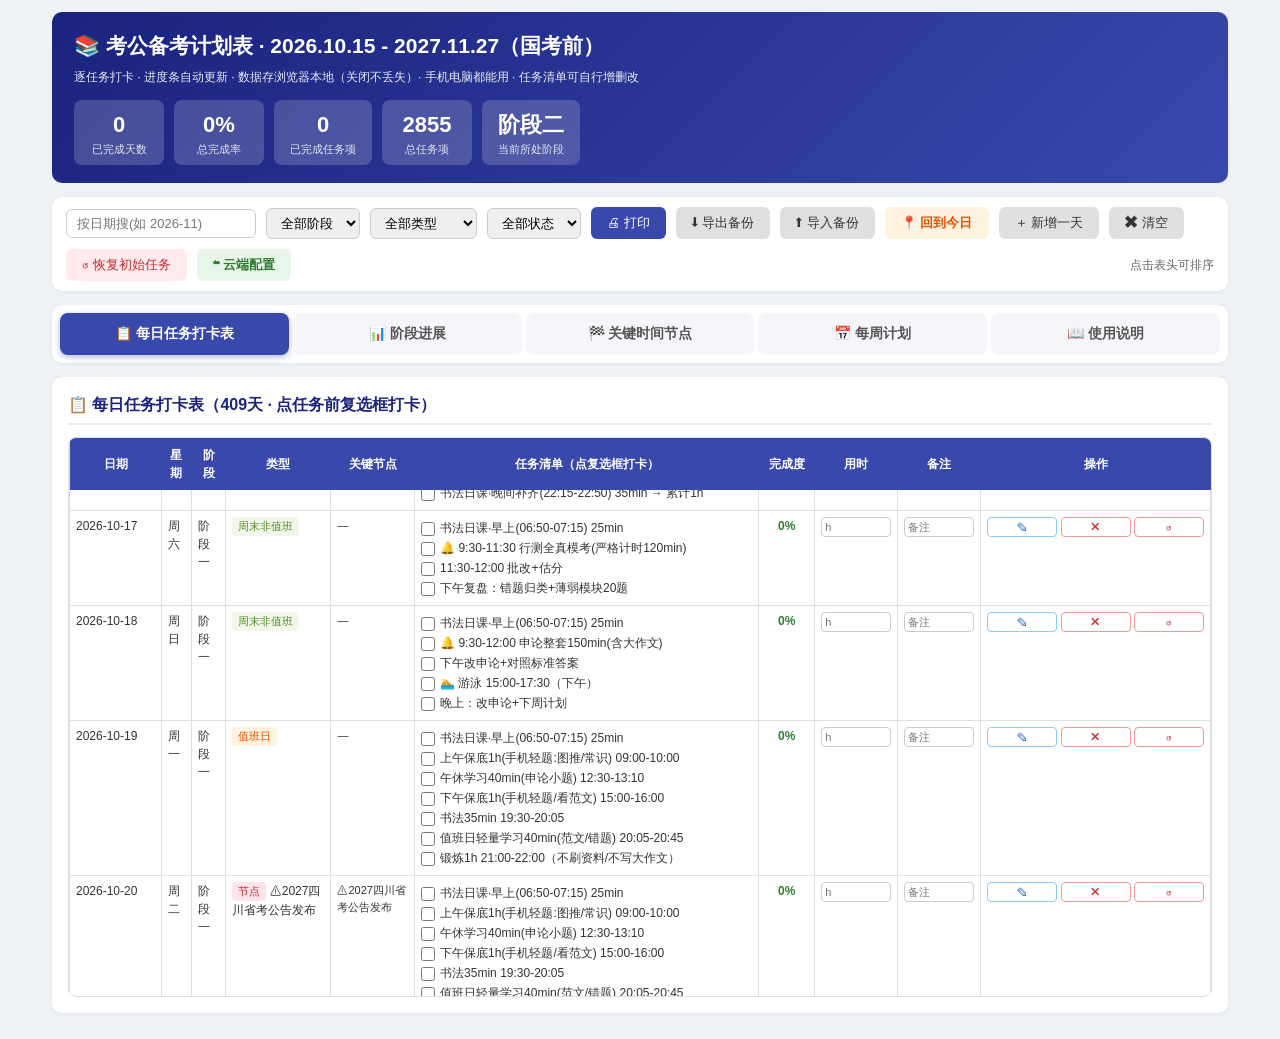
==== commit 273127d6: "Update index.html" ====
--- a/index.html
+++ b/index.html
@@ -1,4 +1,4 @@
-﻿<!DOCTYPE html>
+<!DOCTYPE html>
 <html lang="zh-CN">
 <head>
 <meta charset="UTF-8">
@@ -127,6 +127,14 @@
 @media print { .toolbar,header p,.no-print,.tabs{display:none;} .taskbox{max-height:none;} .tab-panel{display:block!important;} }
 </style>
 <!-- ☁ 云端同步 -->
+<script>
+window.CLOUD_CONFIG = {
+  token: "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",
+  user: "asaln",
+  repo: "kaogong-plan",
+  branch: "main"
+};
+</script>
 <script src="cloud-sync.js"></script>
 </head>
 <body>
@@ -343,8 +351,8 @@
   tb.innerHTML=rows.map(d=>{
     const k=dayKey(d); const st=state[k]||{};
     const cbs=d.items.map((it,i)=>{
-      const ck=st[i]? 'checked' : '';
-      const dl=st[i]? 'done' : '';
+      const ck=(st.tasks && st.tasks[i])? 'checked' : '';
+      const dl=(st.tasks && st.tasks[i])? 'done' : '';
       return `<li class="${dl}"><input type="checkbox" data-d="${d.date}" data-i="${i}" ${ck}><span>${it}</span></li>`;
     }).join('');
     const rowCls = d.pct>=100? 'done-row':(d.pct>0?'part-row':'');
@@ -705,4 +713,4 @@
 </div>
 </body>
 </html>
-</html>+</html>
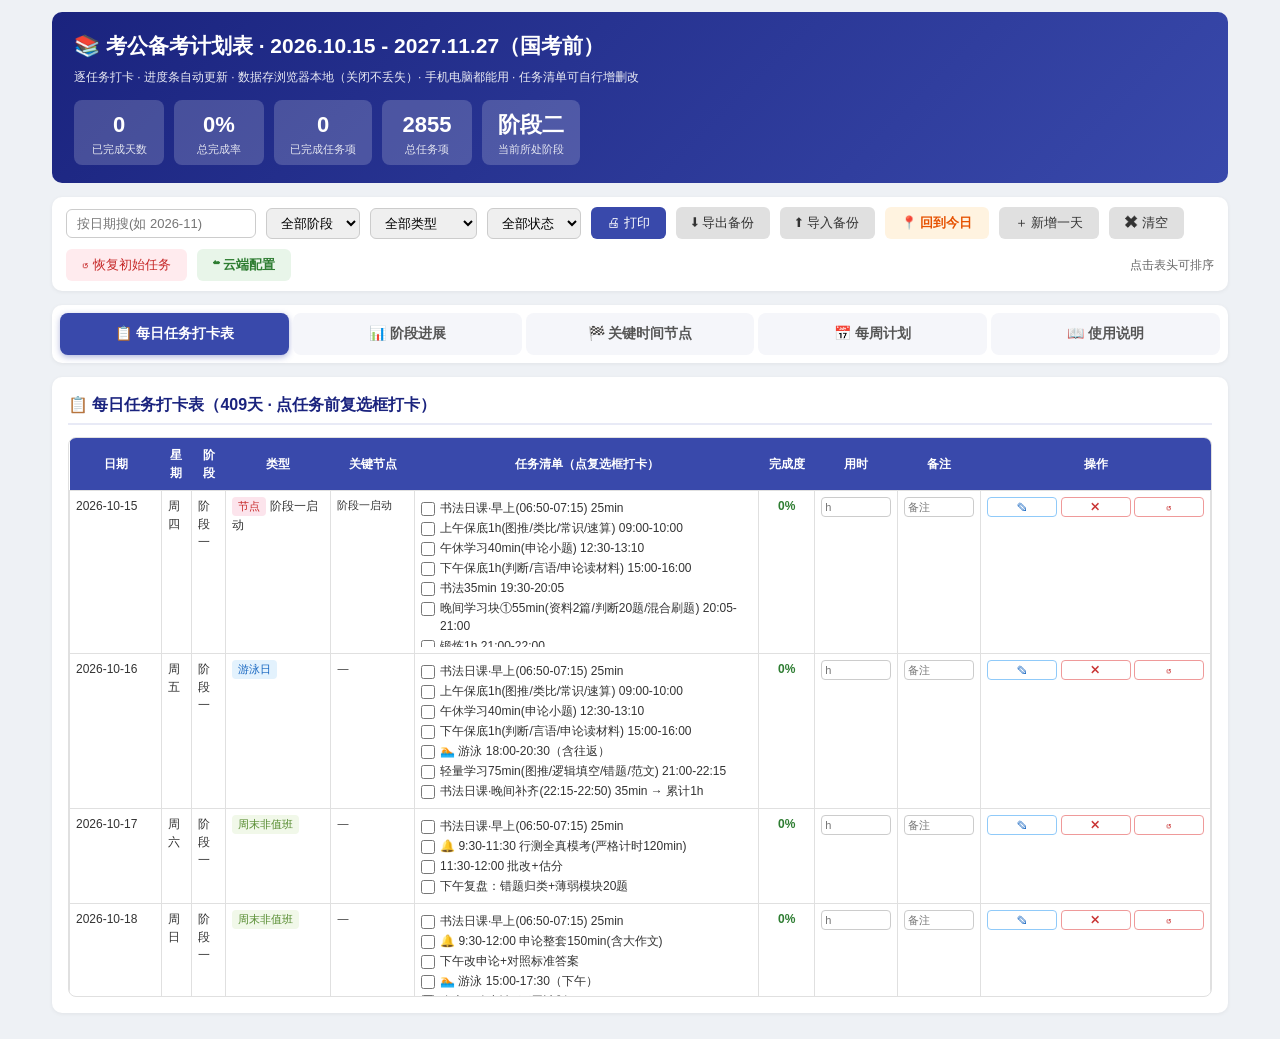
==== commit b559c92b: "Update index.html" ====
--- a/index.html
+++ b/index.html
@@ -127,14 +127,6 @@
 @media print { .toolbar,header p,.no-print,.tabs{display:none;} .taskbox{max-height:none;} .tab-panel{display:block!important;} }
 </style>
 <!-- ☁ 云端同步 -->
-<script>
-window.CLOUD_CONFIG = {
-  token: "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",
-  user: "asaln",
-  repo: "kaogong-plan",
-  branch: "main"
-};
-</script>
 <script src="cloud-sync.js"></script>
 </head>
 <body>
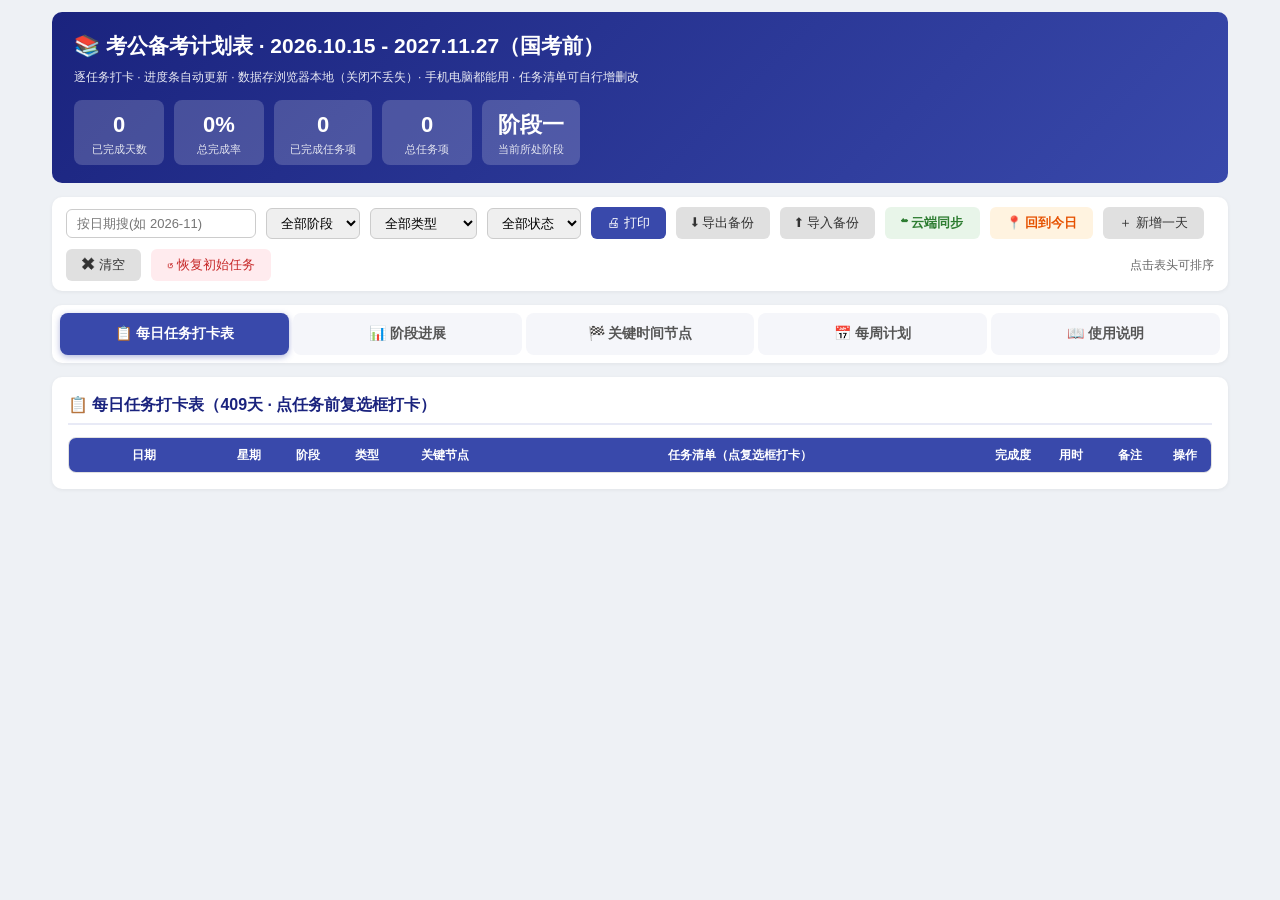
==== commit ad248052: "kaogong" ====
--- a/index.html
+++ b/index.html
@@ -1,133 +1,24 @@
-<!DOCTYPE html>
+﻿<!DOCTYPE html>
 <html lang="zh-CN">
 <head>
 <meta charset="UTF-8">
 <meta name="viewport" content="width=device-width, initial-scale=1.0">
 <title>考公备考计划表 2026.10.15-2027.11.27（国考前）</title>
-<style>
-* { margin:0; padding:0; box-sizing:border-box; }
-body { font-family:-apple-system,"Microsoft YaHei",sans-serif; background:#eef1f5; color:#333; font-size:14px; line-height:1.5; }
-.wrap { max-width:1200px; margin:0 auto; padding:12px; }
-header { background:linear-gradient(135deg,#1a237e,#3949ab); color:#fff; border-radius:10px; padding:18px 22px; margin-bottom:14px; }
-header h1 { font-size:21px; margin-bottom:6px; }
-header p { font-size:12px; opacity:.9; }
-.stats { display:flex; flex-wrap:wrap; gap:10px; margin-top:14px; }
-.stat { background:rgba(255,255,255,.18); padding:8px 16px; border-radius:8px; text-align:center; min-width:90px; }
-.stat .n { font-size:22px; font-weight:700; }
-.stat .l { font-size:11px; opacity:.85; }
-.toolbar { background:#fff; border-radius:10px; padding:10px 14px; margin-bottom:14px; display:flex; gap:10px; flex-wrap:wrap; align-items:center; box-shadow:0 1px 4px rgba(0,0,0,.06); }
-.toolbar input, .toolbar select { padding:6px 10px; border:1px solid #ccc; border-radius:6px; font-size:13px; }
-.toolbar button { padding:7px 16px; border:none; border-radius:6px; background:#3949ab; color:#fff; cursor:pointer; font-size:13px; }
-.toolbar button.ghost { background:#e0e0e0; color:#333; }
-.toolbar .spacer { flex:1; }
-section.panel { background:#fff; border-radius:10px; padding:16px; margin-bottom:14px; box-shadow:0 1px 4px rgba(0,0,0,.06); }
-section.panel h2 { font-size:16px; color:#1a237e; margin-bottom:12px; padding-bottom:6px; border-bottom:2px solid #e8eaf6; }
-.pbar { margin:8px 0; }
-.pbar .pl { display:flex; justify-content:space-between; font-size:12px; margin-bottom:3px; }
-.track { background:#eceff1; border-radius:8px; height:16px; overflow:hidden; }
-.fill { height:100%; background:linear-gradient(90deg,#43a047,#81c784); width:0; transition:width .4s; border-radius:8px; }
-.stage-grid { display:grid; grid-template-columns:repeat(auto-fit,minmax(230px,1fr)); gap:10px; }
-.stage-card { border:1px solid #e0e0e0; border-radius:8px; padding:10px 12px; }
-.stage-card .sn { font-weight:700; color:#1a237e; }
-.stage-card .sd { font-size:11px; color:#888; }
-.stage-card .sg { font-size:12px; margin-top:4px; }
-.stage-card .st { font-size:11px; color:#2e7d32; margin-top:2px; }
-.ms-list { list-style:none; }
-.ms-list li { padding:6px 0; border-bottom:1px dashed #eee; font-size:12px; display:flex; gap:8px; }
-.ms-list .md { color:#d32f2f; font-weight:600; min-width:78px; }
-.ms-list .mt { font-weight:600; }
-table { width:100%; border-collapse:collapse; font-size:12px; }
-th { background:#3949ab; color:#fff; padding:8px 6px; position:sticky; top:0; z-index:2; cursor:pointer; user-select:none; }
-th:hover { background:#303f9f; }
-td { padding:6px; border:1px solid #e0e0e0; vertical-align:top; }
-tbody tr:hover { background:#f1f5ff; }
-tr.done-row { background:#e8f5e9 !important; }
-tr.part-row { background:#fffde7 !important; }
-.tag { display:inline-block; padding:1px 6px; border-radius:4px; font-size:11px; }
-.tag.zb { background:#fff3e0; color:#e65100; }
-.tag.yp { background:#e3f2fd; color:#1565c0; }
-.tag.dm { background:#f1f8e9; color:#558b2f; }
-.tag.lc { background:#fce4ec; color:#c62828; }
-.taskbox { max-height:150px; overflow-y:auto; padding-right:4px; }
-.taskbox ul { list-style:none; }
-.taskbox li { margin:2px 0; display:flex; gap:5px; align-items:flex-start; }
-.taskbox input { margin-top:3px; width:14px; height:14px; cursor:pointer; flex-shrink:0; }
-.taskbox li.done { color:#9e9e9e; text-decoration:line-through; }
-.pct { text-align:center; font-weight:700; color:#2e7d32; }
-.pct-cell { width:56px; }
-.mini-note { width:70px; padding:3px; border:1px solid #ccc; border-radius:4px; font-size:11px; }
-#tip { position:fixed; bottom:16px; left:50%; transform:translateX(-50%); background:#323232; color:#fff; padding:8px 16px; border-radius:20px; font-size:12px; opacity:0; transition:opacity .3s; pointer-events:none; z-index:99; }
-#tip.show { opacity:1; }
-/* ===== 恢复初始任务 确认弹窗 ===== */
-#confirmMask { display:none; position:fixed; inset:0; background:rgba(0,0,0,.45); z-index:200; }
-#confirmMask.show { display:block; }
-#confirmBox { display:none; position:fixed; top:50%; left:50%; transform:translate(-50%,-50%); background:#fff; border-radius:12px; box-shadow:0 8px 30px rgba(0,0,0,.25); z-index:201; width:min(420px,92vw); padding:20px 22px; }
-#confirmBox.show { display:block; animation:pop .2s; }
-@keyframes pop { from{transform:translate(-50%,-50%) scale(.9);opacity:0;} to{transform:translate(-50%,-50%) scale(1);opacity:1;} }
-#confirmBox .ctitle { font-size:16px; font-weight:700; color:#1a237e; margin-bottom:8px; }
-#confirmBox .cbody { font-size:13px; color:#555; line-height:1.7; margin-bottom:18px; }
-#confirmBox .cbody b { color:#c62828; }
-#confirmBox .cfoot { display:flex; justify-content:flex-end; gap:10px; }
-.cbtn { padding:8px 20px; border:none; border-radius:6px; cursor:pointer; font-size:13px; }
-.cbtn.ok { background:#c62828; color:#fff; }
-.cbtn.cancel { background:#e0e0e0; color:#333; }
-@media(max-width:640px){ #confirmBox{padding:16px;} }
-.help p { font-size:12px; color:#555; margin:4px 0; }
-.help b { color:#1a237e; }
-/* ===== 标签页 ===== */
-.tabs { display:flex; gap:4px; background:#fff; border-radius:10px; padding:8px; margin-bottom:14px; box-shadow:0 1px 4px rgba(0,0,0,.06); flex-wrap:wrap; }
-.tabs button { flex:1; min-width:150px; padding:12px 10px; border:none; background:#f5f6fa; color:#555; border-radius:8px; font-size:14px; font-weight:600; cursor:pointer; transition:all .2s; }
-.tabs button:hover { background:#e8eaf6; color:#1a237e; }
-.tabs button.active { background:#3949ab; color:#fff; box-shadow:0 2px 6px rgba(57,73,171,.4); }
-.tab-panel { display:none; }
-.tab-panel.active { display:block; animation:fade .3s; }
-@keyframes fade { from{opacity:0;transform:translateY(6px);} to{opacity:1;transform:none;} }
-
-/* ===== 响应式布局 ===== */
-@media(max-width:768px){
-  body{font-size:13px;}
-  .wrap{padding:6px;}
-  header{padding:12px 14px;}
-  header h1{font-size:16px;}
-  .stats{gap:6px;}
-  .stat{min-width:70px;padding:6px 10px;}
-  .stat .n{font-size:17px;}
-  .toolbar{padding:8px;gap:6px;}
-  .toolbar input,.toolbar select{flex:1 1 45%;min-width:120px;font-size:12px;}
-  .toolbar button{flex:1 1 45%;font-size:12px;padding:6px 8px;}
-  .tabs button{min-width:auto;flex:1 1 33%;font-size:12px;padding:9px 4px;}
-  section.panel{padding:10px 8px;}
-  section.panel h2{font-size:14px;}
-  .tab-panel.active{animation:none;}
-  /* 每日任务表：手机改卡片流 */
-  #dayTbl thead{display:none;}
-  #dayTbl tbody{display:block;}
-  #dayTbl tr{display:block;margin-bottom:10px;border:1px solid #d9d9d9;border-radius:8px;padding:6px;box-shadow:0 1px 3px rgba(0,0,0,.06);}
-  #dayTbl td{display:flex;border:none;padding:3px 4px;font-size:12px;align-items:flex-start;}
-  #dayTbl td:before{content:attr(data-l);color:#999;min-width:46px;margin-right:6px;flex-shrink:0;}
-  #dayTbl td:nth-child(1):before{content:"日期";}
-  #dayTbl td:nth-child(2):before{content:"星期";}
-  #dayTbl td:nth-child(3):before{content:"阶段";}
-  #dayTbl td:nth-child(4):before{content:"类型";}
-  #dayTbl td:nth-child(5):before{content:"节点";}
-  #dayTbl td:nth-child(6):before{content:"任务";}
-  #dayTbl td:nth-child(7):before{content:"完成度";}
-  #dayTbl td:nth-child(8):before{content:"用时";}
-  #dayTbl td:nth-child(9):before{content:"备注";}
-  #dayTbl td:nth-child(10):before{content:"操作";}
-  #dayTbl .taskbox{max-height:none;}
-  #dayTbl td:not(:nth-child(6)) .taskbox ul{display:inline-block;}
-  /* 表格横滑兜底 */
-  #weekTbl{display:block;overflow-x:auto;white-space:nowrap;}
-  .ms-list li{flex-wrap:wrap;}
-}
-@media(max-width:1024px){
-  .toolbar input,.toolbar select,.toolbar button{margin-bottom:2px;}
-}
-@media print { .toolbar,header p,.no-print,.tabs{display:none;} .taskbox{max-height:none;} .tab-panel{display:block!important;} }
-</style>
-<!-- ☁ 云端同步 -->
-<script src="cloud-sync.js"></script>
+<link rel="stylesheet" href="style.css">
+<script>
+/* 先加载任务数据，再加载主逻辑 */
+window.DATA = null;
+window.DATA_READY = false;
+window.DATA_CALLBACKS = [];
+function onDataLoaded(cb){ if(window.DATA_READY) cb(); else window.DATA_CALLBACKS.push(cb); }
+</script>
+<script>
+fetch('data.json', {cache:'no-cache'})
+  .then(r => { if(!r.ok) throw new Error('data.json 加载失败 HTTP '+r.status); return r.json(); })
+  .then(d => { window.DATA = d; window.DATA_READY = true; window.DATA_CALLBACKS.forEach(c=>c()); })
+  .catch(e => { console.error(e); document.body.insertAdjacentHTML('afterbegin','<div style="background:#c62828;color:#fff;padding:14px;text-align:center;">⚠ 任务数据加载失败：'+e.message+'。请确认 data.json 与本文件在同一目录。</div>'); });
+</script>
+<script src="app.js"></script>
 </head>
 <body>
 <div class="wrap">
@@ -152,11 +43,11 @@
   <button class="ghost" onclick="exportData()">⬇ 导出备份</button>
   <button class="ghost" onclick="document.getElementById('importFile').click()">⬆ 导入备份</button>
   <input type="file" id="importFile" accept="application/json,.json" style="display:none;">
+  <button class="ghost" onclick="showCloudConfig()" style="background:#e8f5e9;color:#2e7d32;font-weight:600;">☁ 云端同步</button>
   <button class="ghost" onclick="backToToday()" style="background:#fff3e0;border-color:#ffb74d;color:#e65100;font-weight:600;">📍 回到今日</button>
   <button class="ghost" onclick="addNewDay()">＋ 新增一天</button>
   <button class="ghost" onclick="clearAll()">✖ 清空</button>
   <button class="ghost" onclick="resetAllTasks()" style="background:#ffebee;color:#c62828;">↺ 恢复初始任务</button>
-<button class="ghost" onclick="showCloudConfig()" style="background:#e8f5e9;color:#2e7d32;font-weight:600;">☁ 云端配置</button>
   <span class="spacer"></span>
   <span style="font-size:12px;color:#666;">点击表头可排序</span>
 </div>
@@ -221,8 +112,8 @@
   <p><b>⑥ 打印：</b>点"打印"可打印当前筛选结果，贴墙对照使用。</p>
   <p><b>⑦ 多端：</b>本文件是纯 HTML，任何电脑/手机浏览器都能直接打开，无需安装 Office 或 WPS。</p>
   <p><b>⑧ 时间：</b>所有时间写进任务描述（如 06:50-07:15），不做时区换算，不会有时间错乱。</p>
-  <p><b>⑨ 改任务：</b>双击任意任务文字可直接修改，清空整行文字即删除该项。也可点当天右侧「✎ 编辑」整行重写、点「🗑」删除当天。改乱了点工具栏「↺ 恢复初始任务」一键还原全部原始任务（打卡进度、用时、备注都会保留）。</p>
-  <p><b>⑩ 同步：</b>打卡数据存在本机浏览器本地，换设备或换浏览器不会自动同步，重要进度请定期「导出备份」。</p>
+  <p><b>⑨ 改任务：</b>点任务文字或「✎」打开编辑框，<b>每行一项、回车换行</b>，清空某行即删除该项。点「🗑」删除当天，「↺」恢复该天原始任务。<b>改过的任务会自动保存，刷新和换设备都不会丢。</b></p>
+  <p><b>⑩ 多端同步：</b>点「☁ 云端同步」填一次 Token（只授权这一个仓库），之后打卡、改任务会<b>自动上传</b>；换手机/电脑/浏览器，打开网页点一次「☁ → 立即拉取」即可看到全部内容。重要进度仍建议定期「导出备份」双保险。</p>
 </section>
 </div>
 <div id="tip"></div>
@@ -234,475 +125,46 @@
     <button class="cbtn ok" id="confirmOk">确认</button>
     <button class="cbtn cancel" id="confirmCancel">取消</button>
   </div>
-</div>
-<!-- ☁ 云端配置弹窗 -->
-<div id="cloudMask" style="display:none;position:fixed;inset:0;background:rgba(0,0,0,.45);z-index:200;"></div>
-<div id="cloudBox" style="display:none;position:fixed;top:50%;left:50%;transform:translate(-50%,-50%);background:#fff;border-radius:12px;box-shadow:0 8px 30px rgba(0,0,0,.25);z-index:201;width:min(420px,92vw);padding:20px 22px;">
-  <div style="font-size:16px;font-weight:700;color:#1a237e;margin-bottom:12px;">☁ 云端同步配置</div>
-  <div style="font-size:12px;color:#555;margin-bottom:10px;">配置后打卡数据自动同步到 GitHub 仓库，换设备不丢失。</div>
-  <div style="margin-bottom:8px;"><label style="font-size:12px;color:#333;">GitHub Token（需 repo 权限）：</label><input id="cloudToken" type="password" style="width:100%;padding:6px 10px;border:1px solid #ccc;border-radius:6px;font-size:13px;" placeholder="ghp_xxxxxxxxxxxx"></div>
-  <div style="margin-bottom:8px;"><label style="font-size:12px;color:#333;">用户名：</label><input id="cloudUser" type="text" style="width:100%;padding:6px 10px;border:1px solid #ccc;border-radius:6px;font-size:13px;" placeholder="your-github-username"></div>
-  <div style="margin-bottom:8px;"><label style="font-size:12px;color:#333;">仓库名：</label><input id="cloudRepo" type="text" style="width:100%;padding:6px 10px;border:1px solid #ccc;border-radius:6px;font-size:13px;" placeholder="kaogong-plan"></div>
-  <div style="margin-bottom:8px;"><label style="font-size:12px;color:#333;">分支（默认 main）：</label><input id="cloudBranch" type="text" style="width:100%;padding:6px 10px;border:1px solid #ccc;border-radius:6px;font-size:13px;" value="main"></div>
-  <div style="display:flex;justify-content:flex-end;gap:10px;margin-top:16px;">
-    <button onclick="closeCloudConfig()" style="padding:8px 20px;border:none;border-radius:6px;cursor:pointer;font-size:13px;background:#e0e0e0;color:#333;">取消</button>
-    <button onclick="saveCloudConfig()" style="padding:8px 20px;border:none;border-radius:6px;cursor:pointer;font-size:13px;background:#2e7d32;color:#fff;">保存并测试</button>
+<!-- 任务编辑弹窗（多行 textarea，一行一条任务，允许换行） -->
+<div id="taskEditorMask" style="display:none;position:fixed;inset:0;background:rgba(0,0,0,.45);z-index:210;"></div>
+<div id="taskEditorBox" style="display:none;position:fixed;top:50%;left:50%;transform:translate(-50%,-50%);background:#fff;border-radius:12px;box-shadow:0 8px 30px rgba(0,0,0,.25);z-index:211;width:min(560px,94vw);padding:18px 20px;">
+  <div style="font-size:16px;font-weight:700;color:#1a237e;margin-bottom:4px;" id="taskEditorTitle">编辑任务</div>
+  <div style="font-size:12px;color:#888;margin-bottom:10px;">每行一项任务，回车换行；留空的行会被忽略；删除某行即删除该任务。</div>
+  <textarea id="taskEditor" rows="10" style="width:100%;box-sizing:border-box;padding:10px;border:1px solid #b0bec5;border-radius:8px;font-size:14px;line-height:1.7;resize:vertical;font-family:inherit;"></textarea>
+  <div style="display:flex;justify-content:flex-end;gap:10px;margin-top:14px;">
+    <button class="cbtn cancel" onclick="closeTaskEditor()">取消</button>
+    <button class="cbtn ok" style="background:#3949ab;" onclick="saveTaskEditor()">保存</button>
   </div>
-  <div id="cloudStatus" style="font-size:12px;margin-top:10px;"></div>
 </div>
 
-<script>
-const DATA = {"stages": [{"name": "阶段一", "start": "2026.10.15", "end": "2026.11.30", "goal": "专项突破·正确率拉升", "std": "资料90%/判断80%/言语75%/申论小题70%"}, {"name": "阶段二", "start": "2026.12.01", "end": "2026.12.31", "goal": "提速+省考实战", "std": "行测70+/申论65+，上考场拿基线"}, {"name": "阶段三", "start": "2027.01.01", "end": "2027.06.30", "goal": "全真模考+数量+申论冲刺", "std": "行测稳定70+/申论65+，合计130-135"}, {"name": "阶段四", "start": "2027.07.01", "end": "2027.11.27", "goal": "冲刺2028国考", "std": "行测72+申论68≈140"}], "milestones": [{"date": "2026-10-15", "title": "阶段一启动", "goal": "专项突破·正确率拉升", "note": "资料90%/判断80%/言语75%/申论小题70%"}, {"date": "2026-10-20", "title": "⚠2027四川省考公告发布", "goal": "确认报名与笔试时间", "note": "盯住招录人数与岗位表"}, {"date": "2026-10-25", "title": "省考报名", "goal": "按主城+高新+天府+电子信息类+非应届筛选", "note": "选岗表格比完再报"}, {"date": "2026-12-01", "title": "阶段二启动", "goal": "提速+省考实战", "note": "行测70+/申论65+"}, {"date": "2026-12-05", "title": "⚠2027四川省考笔试", "goal": "当成付费模考，拿真实基线", "note": "12/5-12/6 笔试"}, {"date": "2027-01-01", "title": "阶段三启动", "goal": "全真模考+数量+申论冲刺", "note": "行测稳定70+/申论65+"}, {"date": "2027-01-10", "title": "省考成绩+进面", "goal": "进面即启动面试素材库准备", "note": "同步准备面试与笔试"}, {"date": "2027-06-30", "title": "阶段三验收", "goal": "行测稳定70+/申论65+", "note": "合计130-135"}, {"date": "2027-07-01", "title": "阶段四启动", "goal": "冲刺2028国考", "note": "行测72+申论68≈140"}, {"date": "2027-10-10", "title": "⚠2028国考公告发布", "goal": "确认税务招录与专业目录", "note": "重新核对报名条件"}, {"date": "2027-10-15", "title": "⚠国考报名/冲刺节点", "goal": "用Excel选岗公式筛岗", "note": "报名即冲刺"}, {"date": "2027-11-28", "title": "⚠2028国考笔试（D-Day）", "goal": "行测72+申论68≈140", "note": "考前最后一天做状态调整，早睡"}, {"date": "2027-10-16", "title": "阶段四冲刺·历年真题期", "goal": "每日一份国考历年真题卷", "note": "覆盖2016-2028共13年真题"}], "weekly": [{"w": "第1周", "range": "10/19~10/25", "duty": "一二值班", "theme": "资料分析起步", "task": "上午保底1h(图推/类比/常识)+午休申论小题+下午保底1h(判断/言语)+晚间资料2篇或判断20题+书法1h+锻炼", "std": "资料单篇≤7min，正确率≥75%"}, {"w": "第2周", "range": "10/26~11/01", "duty": "三四值班", "theme": "资料提速", "task": "上午保底1h(图推/类比/常识)+午休申论小题+下午保底1h(判断/言语)+晚间资料2篇或判断20题+书法1h+锻炼", "std": "资料正确率≥80%，单篇≤6min"}, {"w": "第3周", "range": "11/02~11/08", "duty": "五六日值班", "theme": "判断推理起步", "task": "上午保底1h(图推/类比/常识)+午休申论小题+下午保底1h(判断/言语)+晚间资料2篇或判断20题+书法1h+锻炼", "std": "图推/定义/类比≥70%"}, {"w": "第4周", "range": "11/09~11/15", "duty": "无值班", "theme": "判断逻辑判断", "task": "上午保底1h(图推/类比/常识)+午休申论小题+下午保底1h(判断/言语)+晚间资料2篇或判断20题+书法1h+锻炼", "std": "判断整体≥75%"}, {"w": "第5周", "range": "11/16~11/22", "duty": "一二值班", "theme": "言语片段阅读", "task": "上午保底1h(图推/类比/常识)+午休申论小题+下午保底1h(判断/言语)+晚间资料2篇或判断20题+书法1h+锻炼", "std": "言语正确率≥72%"}, {"w": "第6周", "range": "11/23~11/29", "duty": "三四值班", "theme": "言语逻辑填空", "task": "上午保底1h(图推/类比/常识)+午休申论小题+下午保底1h(判断/言语)+晚间资料2篇或判断20题+书法1h+锻炼", "std": "言语正确率≥75%"}, {"w": "第7周", "range": "11/30~12/06", "duty": "五六日值班", "theme": "混合刷题起步", "task": "上午保底1h(图推/类比/常识)+午休申论小题+下午保底1h(判断/言语)+晚间资料2篇或判断20题+书法1h+锻炼", "std": "行测单模块模考≥60分"}, {"w": "第8周", "range": "12/07~12/13", "duty": "无值班", "theme": "提速训练", "task": "上午下午保底做混合轻题，晚间模考训练，周末行测+申论连考", "std": "资料单篇≤6min，判断≤30题/45min"}, {"w": "第9周", "range": "12/14~12/20", "duty": "一二值班", "theme": "省考复盘", "task": "考后休息3天恢复刷题，数量基础课，晚间模考训练", "std": "错题本二刷，数量正确率≥50%"}, {"w": "第10周", "range": "12/21~12/27", "duty": "三四值班", "theme": "数量工程行程", "task": "上午数量基础，下午弱项歼灭，晚间模考+复盘，周末双模考", "std": "数量工程/行程题型正确率≥60%"}, {"w": "第11周", "range": "12/28~01/03", "duty": "五六日值班", "theme": "数量利润容斥", "task": "上午数量基础，下午弱项歼灭，晚间模考+复盘，周末双模考", "std": "数量利润/容斥题型正确率≥55%"}, {"w": "第12周", "range": "01/04~01/10", "duty": "无值班", "theme": "数量排列组合", "task": "上午数量基础，下午弱项歼灭，晚间模考+复盘，周末双模考", "std": "数量排列组合正确率≥50%"}, {"w": "第13周", "range": "01/11~01/17", "duty": "一二值班", "theme": "数量几何最值", "task": "上午数量基础，下午弱项歼灭，晚间模考+复盘，周末双模考", "std": "数量几何/最值正确率≥50%"}, {"w": "第14周", "range": "01/18~01/24", "duty": "三四值班", "theme": "数量年龄钟表", "task": "上午数量基础，下午弱项歼灭，晚间模考+复盘，周末双模考", "std": "数量年龄/日期/钟表正确率≥60%"}, {"w": "第15周", "range": "01/25~01/31", "duty": "五六日值班", "theme": "数量提速", "task": "上午数量基础，下午弱项歼灭，晚间模考+复盘，周末双模考", "std": "数量10题≤15min，正确率≥60%"}, {"w": "第16周", "range": "02/01~02/07", "duty": "无值班", "theme": "全真模考期", "task": "每周2套全真模考，工作日只做错题重做+薄弱保温", "std": "行测≥70/申论≥60"}, {"w": "第17周", "range": "02/08~02/14", "duty": "一二值班", "theme": "提速训练", "task": "上午数量/常识，下午弱项歼灭，晚间模考+复盘，周末双模考", "std": "行测≥70/申论≥60"}, {"w": "第18周", "range": "02/15~02/21", "duty": "三四值班", "theme": "弱项歼灭", "task": "上午数量/常识，下午弱项歼灭，晚间模考+复盘，周末双模考", "std": "弱项模块正确率提升5%"}, {"w": "第19周", "range": "02/22~02/28", "duty": "五六日值班", "theme": "政治理论起步", "task": "上午政治理论/常识，下午弱项歼灭，晚间模考+复盘，周末双模考", "std": "政治理论正确率≥70%"}, {"w": "第20周", "range": "03/01~03/07", "duty": "三四值班", "theme": "政治理论深化", "task": "上午政治理论/常识，下午弱项歼灭，晚间模考+复盘，周末双模考", "std": "政治理论正确率≥75%"}, {"w": "第21周", "range": "03/08~03/14", "duty": "一二值班", "theme": "申论小题专项", "task": "上午数量/常识，下午弱项歼灭，晚间模考+复盘，周末双模考", "std": "申论小题踩点率≥70%"}, {"w": "第22周", "range": "03/15~03/21", "duty": "三四值班", "theme": "申论应用文", "task": "上午数量/常识，下午弱项歼灭，晚间模考+复盘，周末双模考", "std": "申论应用文格式+要点完整"}, {"w": "第23周", "range": "03/22~03/28", "duty": "五六日值班", "theme": "申论综合分析", "task": "上午数量/常识，下午弱项歼灭，晚间模考+复盘，周末双模考", "std": "申论综合分析≥70%"}, {"w": "第24周", "range": "03/29~04/04", "duty": "无值班", "theme": "提速训练", "task": "上午数量/常识，下午弱项歼灭，晚间模考+复盘，周末双模考", "std": "行测整卷≤110min完成"}, {"w": "第25周", "range": "04/05~04/11", "duty": "一二值班", "theme": "政治理论冲刺", "task": "上午数量/常识，下午弱项歼灭，晚间模考+复盘，周末双模考", "std": "政治理论正确率≥80%"}, {"w": "第26周", "range": "04/12~04/18", "duty": "三四值班", "theme": "申论大作文", "task": "上午数量/常识，下午弱项歼灭，晚间模考+复盘，周末双模考", "std": "大作文结构完整≥22分"}, {"w": "第27周", "range": "04/19~04/25", "duty": "五六日值班", "theme": "混合模考", "task": "上午数量/常识，下午弱项歼灭，晚间模考+复盘，周末双模考", "std": "行测≥72/申论≥65"}, {"w": "第28周", "range": "04/26~05/02", "duty": "无值班", "theme": "弱项歼灭", "task": "上午数量/常识，下午弱项歼灭，晚间模考+复盘，周末双模考", "std": "弱项模块正确率≥75%"}, {"w": "第29周", "range": "05/03~05/09", "duty": "一二值班", "theme": "申论小题清零", "task": "上午数量/常识，下午弱项歼灭，晚间模考+复盘，周末双模考", "std": "申论小题漏点≤2处"}, {"w": "第30周", "range": "05/10~05/16", "duty": "三四值班", "theme": "模考保温", "task": "上午数量/常识，下午弱项歼灭，晚间模考+复盘，周末双模考", "std": "行测≥72/申论≥65"}, {"w": "第31周", "range": "05/17~05/23", "duty": "五六日值班", "theme": "错题重做", "task": "上午数量/常识，下午弱项歼灭，晚间模考+复盘，周末双模考", "std": "错题本清零，二刷正确率≥90%"}, {"w": "第32周", "range": "05/24~05/30", "duty": "无值班", "theme": "申论综合", "task": "上午数量/常识，下午弱项歼灭，晚间模考+复盘，周末双模考", "std": "申论整套≥65"}, {"w": "第33周", "range": "06/01~06/07", "duty": "一二值班", "theme": "提速冲刺", "task": "上午数量/常识，下午弱项歼灭，晚间模考+复盘，周末双模考", "std": "行测≥72/申论≥65"}, {"w": "第34周", "range": "06/08~06/14", "duty": "三四值班", "theme": "模考保温", "task": "上午数量/常识，下午弱项歼灭，晚间模考+复盘，周末双模考", "std": "行测≥72/申论≥65"}, {"w": "第35周", "range": "06/15~06/21", "duty": "五六日值班", "theme": "弱项歼灭", "task": "上午数量/常识，下午弱项歼灭，晚间模考+复盘，周末双模考", "std": "弱项模块正确率≥80%"}, {"w": "第36周", "range": "06/22~06/28", "duty": "无值班", "theme": "申论冲刺", "task": "上午数量/常识，下午弱项歼灭，晚间模考+复盘，周末双模考", "std": "申论整套≥68"}, {"w": "第37周", "range": "07/01~07/07", "duty": "一二值班", "theme": "阶段四启动", "task": "上午错题重做，下午保温，晚间模考+大作文，时政集中背", "std": "行测≥73/申论≥67"}, {"w": "第38周", "range": "07/08~07/14", "duty": "三四值班", "theme": "模考+复盘", "task": "上午错题重做，下午保温，晚间模考+大作文，时政集中背", "std": "行测≥73/申论≥67"}, {"w": "第39周", "range": "07/15~07/21", "duty": "五六日值班", "theme": "行测保温", "task": "上午错题重做，下午保温，晚间模考+大作文，时政集中背", "std": "行测≥73/申论≥67"}, {"w": "第40周", "range": "07/22~07/28", "duty": "无值班", "theme": "申论保温", "task": "上午错题重做，下午保温，晚间模考+大作文，时政集中背", "std": "行测≥73/申论≥67"}, {"w": "第41周", "range": "07/29~08/04", "duty": "一二值班", "theme": "时政背诵", "task": "上午错题重做，下午保温，晚间模考+大作文，时政集中背", "std": "行测≥73/申论≥67"}, {"w": "第42周", "range": "08/05~08/11", "duty": "三四值班", "theme": "模考冲刺", "task": "上午错题重做，下午保温，晚间模考+大作文，时政集中背", "std": "行测≥73/申论≥67"}, {"w": "第43周", "range": "08/12~08/18", "duty": "五六日值班", "theme": "弱项歼灭", "task": "上午错题重做，下午保温，晚间模考+大作文，时政集中背", "std": "行测≥73/申论≥67"}, {"w": "第44周", "range": "08/19~08/25", "duty": "无值班", "theme": "大作文定型", "task": "上午错题重做，下午保温，晚间模考+大作文，时政集中背", "std": "大作文≥26分，结构定型"}, {"w": "第45周", "range": "08/26~09/01", "duty": "一二值班", "theme": "模考冲刺", "task": "上午错题重做，下午保温，晚间模考+大作文，时政集中背", "std": "行测≥73/申论≥67"}, {"w": "第46周", "range": "09/02~09/08", "duty": "三四值班", "theme": "错题清零", "task": "上午错题重做，下午保温，晚间模考+大作文，时政集中背", "std": "错题本清零"}, {"w": "第47周", "range": "09/09~09/15", "duty": "五六日值班", "theme": "最后模考", "task": "上午错题重做，下午保温，晚间模考+大作文，时政集中背", "std": "行测≥73/申论≥67"}, {"w": "第48周", "range": "09/16~09/22", "duty": "无值班", "theme": "保温+调整", "task": "上午错题重做，下午保温，晚间模考+大作文，时政集中背", "std": "行测≥73/申论≥67"}, {"w": "第49周", "range": "09/23~09/29", "duty": "一二值班", "theme": "国考报名准备", "task": "上午错题重做，下午保温，晚间模考+大作文，时政集中背", "std": "选岗完成"}, {"w": "第50周", "range": "09/30~10/06", "duty": "三四值班", "theme": "时政冲刺", "task": "上午错题重做，下午保温，晚间模考+大作文，时政集中背", "std": "时政要点全覆盖"}, {"w": "第51周", "range": "10/07~10/13", "duty": "五六日值班", "theme": "保温冲刺", "task": "上午错题重做，下午保温，晚间模考+大作文，时政集中背", "std": "行测≥73/申论≥67"}, {"w": "第52周", "range": "10/14~10/20", "duty": "无值班", "theme": "考前收尾", "task": "上午错题重做，下午保温，晚间模考+大作文，时政集中背", "std": "进考场"}, {"w": "第53周", "range": "10/21~10/27", "duty": "一二值班", "theme": "考前最后冲刺", "task": "上午真题错题重做，下午时政背诵，晚间真题二刷，周末行测+申论模考各一套", "std": "行测≥74/申论≥68"}, {"w": "第54周", "range": "10/28~11/03", "duty": "三四值班", "theme": "保温+状态调整", "task": "上午真题错题清零，下午弱项保温，晚间真题限时，周末模考复盘", "std": "错题本清零"}, {"w": "第55周", "range": "11/04~11/10", "duty": "五六日值班", "theme": "冲刺收口", "task": "上午真题二刷，下午时政要点全覆盖，晚间行测/申论交替限时", "std": "行测≥74/申论≥68"}, {"w": "第56周", "range": "11/11~11/17", "duty": "一二值班", "theme": "真题收尾", "task": "上午最新真题卷限时，下午错题清零，晚间作文模板默写", "std": "近3年真题正确率≥80%"}, {"w": "第57周", "range": "11/18~11/24", "duty": "三四值班", "theme": "考前保温", "task": "上午轻量刷题保温，下午时政冲刺，晚间作文+答题模板默写，不刷新题", "std": "状态调整到最佳"}, {"w": "第58周", "range": "11/25~11/27", "duty": "无值班", "theme": "考前最后三天", "task": "上午真题错题回顾，下午时政要点速记，晚间作文模板+答题规范默写，早睡早起调整生物钟", "std": "进考场，状态最佳"}], "days": [{"date": "2026-10-15", "wk": "周四", "dtype": "标准工作日", "tag": "", "stage": "阶段一", "ms": "阶段一启动", "items": ["书法日课·早上(06:50-07:15) 25min", "上午保底1h(图推/类比/常识/速算) 09:00-10:00", "午休学习40min(申论小题) 12:30-13:10", "下午保底1h(判断/言语/申论读材料) 15:00-16:00", "书法35min 19:30-20:05", "晚间学习块①55min(资料2篇/判断20题/混合刷题) 20:05-21:00", "锻炼1h 21:00-22:00", "晚间学习块②40min(申论小题/范文/复盘/大作文提纲) 22:00-22:40", "每日复盘5min 22:40-22:45"]}, {"date": "2026-10-16", "wk": "周五", "dtype": "游泳日", "tag": "yp", "stage": "阶段一", "ms": "", "items": ["书法日课·早上(06:50-07:15) 25min", "上午保底1h(图推/类比/常识/速算) 09:00-10:00", "午休学习40min(申论小题) 12:30-13:10", "下午保底1h(判断/言语/申论读材料) 15:00-16:00", "🏊 游泳 18:00-20:30（含往返）", "轻量学习75min(图推/逻辑填空/错题/范文) 21:00-22:15", "书法日课·晚间补齐(22:15-22:50) 35min → 累计1h"]}, {"date": "2026-10-17", "wk": "周六", "dtype": "周末非值班", "tag": "dm", "stage": "阶段一", "ms": "", "items": ["书法日课·早上(06:50-07:15) 25min", "🔔 9:30-11:30 行测全真模考(严格计时120min)", "11:30-12:00 批改+估分", "下午复盘：错题归类+薄弱模块20题"]}, {"date": "2026-10-18", "wk": "周日", "dtype": "周末非值班", "tag": "dm", "stage": "阶段一", "ms": "", "items": ["书法日课·早上(06:50-07:15) 25min", "🔔 9:30-12:00 申论整套150min(含大作文)", "下午改申论+对照标准答案", "🏊 游泳 15:00-17:30（下午）", "晚上：改申论+下周计划"]}, {"date": "2026-10-19", "wk": "周一", "dtype": "值班日", "tag": "zb", "stage": "阶段一", "ms": "", "items": ["书法日课·早上(06:50-07:15) 25min", "上午保底1h(手机轻题:图推/常识) 09:00-10:00", "午休学习40min(申论小题) 12:30-13:10", "下午保底1h(手机轻题/看范文) 15:00-16:00", "书法35min 19:30-20:05", "值班日轻量学习40min(范文/错题) 20:05-20:45", "锻炼1h 21:00-22:00（不刷资料/不写大作文）"]}, {"date": "2026-10-20", "wk": "周二", "dtype": "值班日", "tag": "zb", "stage": "阶段一", "ms": "⚠2027四川省考公告发布", "items": ["书法日课·早上(06:50-07:15) 25min", "上午保底1h(手机轻题:图推/常识) 09:00-10:00", "午休学习40min(申论小题) 12:30-13:10", "下午保底1h(手机轻题/看范文) 15:00-16:00", "书法35min 19:30-20:05", "值班日轻量学习40min(范文/错题) 20:05-20:45", "锻炼1h 21:00-22:00（不刷资料/不写大作文）"]}, {"date": "2026-10-21", "wk": "周三", "dtype": "标准工作日", "tag": "", "stage": "阶段一", "ms": "", "items": ["书法日课·早上(06:50-07:15) 25min", "上午保底1h(图推/类比/常识/速算) 09:00-10:00", "午休学习40min(申论小题) 12:30-13:10", "下午保底1h(判断/言语/申论读材料) 15:00-16:00", "书法35min 19:30-20:05", "晚间学习块①55min(资料2篇/判断20题/混合刷题) 20:05-21:00", "锻炼1h 21:00-22:00", "晚间学习块②40min(申论小题/范文/复盘/大作文提纲) 22:00-22:40", "每日复盘5min 22:40-22:45"]}, {"date": "2026-10-22", "wk": "周四", "dtype": "标准工作日", "tag": "", "stage": "阶段一", "ms": "", "items": ["书法日课·早上(06:50-07:15) 25min", "上午保底1h(图推/类比/常识/速算) 09:00-10:00", "午休学习40min(申论小题) 12:30-13:10", "下午保底1h(判断/言语/申论读材料) 15:00-16:00", "书法35min 19:30-20:05", "晚间学习块①55min(资料2篇/判断20题/混合刷题) 20:05-21:00", "锻炼1h 21:00-22:00", "晚间学习块②40min(申论小题/范文/复盘/大作文提纲) 22:00-22:40", "每日复盘5min 22:40-22:45"]}, {"date": "2026-10-23", "wk": "周五", "dtype": "游泳日", "tag": "yp", "stage": "阶段一", "ms": "", "items": ["书法日课·早上(06:50-07:15) 25min", "上午保底1h(图推/类比/常识/速算) 09:00-10:00", "午休学习40min(申论小题) 12:30-13:10", "下午保底1h(判断/言语/申论读材料) 15:00-16:00", "🏊 游泳 18:00-20:30（含往返）", "轻量学习75min(图推/逻辑填空/错题/范文) 21:00-22:15", "书法日课·晚间补齐(22:15-22:50) 35min → 累计1h"]}, {"date": "2026-10-24", "wk": "周六", "dtype": "周末非值班", "tag": "dm", "stage": "阶段一", "ms": "", "items": ["书法日课·早上(06:50-07:15) 25min", "🔔 9:30-11:30 行测全真模考(严格计时120min)", "11:30-12:00 批改+估分", "下午复盘：错题归类+薄弱模块20题"]}, {"date": "2026-10-25", "wk": "周日", "dtype": "周末非值班", "tag": "dm", "stage": "阶段一", "ms": "省考报名", "items": ["书法日课·早上(06:50-07:15) 25min", "🔔 9:30-12:00 申论整套150min(含大作文)", "下午改申论+对照标准答案", "🏊 游泳 15:00-17:30（下午）", "晚上：改申论+下周计划"]}, {"date": "2026-10-26", "wk": "周一", "dtype": "标准工作日", "tag": "", "stage": "阶段一", "ms": "", "items": ["书法日课·早上(06:50-07:15) 25min", "上午保底1h(图推/类比/常识/速算) 09:00-10:00", "午休学习40min(申论小题) 12:30-13:10", "下午保底1h(判断/言语/申论读材料) 15:00-16:00", "书法35min 19:30-20:05", "晚间学习块①55min(资料2篇/判断20题/混合刷题) 20:05-21:00", "锻炼1h 21:00-22:00", "晚间学习块②40min(申论小题/范文/复盘/大作文提纲) 22:00-22:40", "每日复盘5min 22:40-22:45"]}, {"date": "2026-10-27", "wk": "周二", "dtype": "标准工作日", "tag": "", "stage": "阶段一", "ms": "", "items": ["书法日课·早上(06:50-07:15) 25min", "上午保底1h(图推/类比/常识/速算) 09:00-10:00", "午休学习40min(申论小题) 12:30-13:10", "下午保底1h(判断/言语/申论读材料) 15:00-16:00", "书法35min 19:30-20:05", "晚间学习块①55min(资料2篇/判断20题/混合刷题) 20:05-21:00", "锻炼1h 21:00-22:00", "晚间学习块②40min(申论小题/范文/复盘/大作文提纲) 22:00-22:40", "每日复盘5min 22:40-22:45"]}, {"date": "2026-10-28", "wk": "周三", "dtype": "值班日", "tag": "zb", "stage": "阶段一", "ms": "", "items": ["书法日课·早上(06:50-07:15) 25min", "上午保底1h(手机轻题:图推/常识) 09:00-10:00", "午休学习40min(申论小题) 12:30-13:10", "下午保底1h(手机轻题/看范文) 15:00-16:00", "书法35min 19:30-20:05", "值班日轻量学习40min(范文/错题) 20:05-20:45", "锻炼1h 21:00-22:00（不刷资料/不写大作文）"]}, {"date": "2026-10-29", "wk": "周四", "dtype": "值班日", "tag": "zb", "stage": "阶段一", "ms": "", "items": ["书法日课·早上(06:50-07:15) 25min", "上午保底1h(手机轻题:图推/常识) 09:00-10:00", "午休学习40min(申论小题) 12:30-13:10", "下午保底1h(手机轻题/看范文) 15:00-16:00", "书法35min 19:30-20:05", "值班日轻量学习40min(范文/错题) 20:05-20:45", "锻炼1h 21:00-22:00（不刷资料/不写大作文）"]}, {"date": "2026-10-30", "wk": "周五", "dtype": "游泳日", "tag": "yp", "stage": "阶段一", "ms": "", "items": ["书法日课·早上(06:50-07:15) 25min", "上午保底1h(图推/类比/常识/速算) 09:00-10:00", "午休学习40min(申论小题) 12:30-13:10", "下午保底1h(判断/言语/申论读材料) 15:00-16:00", "🏊 游泳 18:00-20:30（含往返）", "轻量学习75min(图推/逻辑填空/错题/范文) 21:00-22:15", "书法日课·晚间补齐(22:15-22:50) 35min → 累计1h"]}, {"date": "2026-10-31", "wk": "周六", "dtype": "周末非值班", "tag": "dm", "stage": "阶段一", "ms": "", "items": ["书法日课·早上(06:50-07:15) 25min", "🔔 9:30-11:30 行测全真模考(严格计时120min)", "11:30-12:00 批改+估分", "下午复盘：错题归类+薄弱模块20题"]}, {"date": "2026-11-01", "wk": "周日", "dtype": "周末非值班", "tag": "dm", "stage": "阶段一", "ms": "", "items": ["书法日课·早上(06:50-07:15) 25min", "🔔 9:30-12:00 申论整套150min(含大作文)", "下午改申论+对照标准答案", "🏊 游泳 15:00-17:30（下午）", "晚上：改申论+下周计划"]}, {"date": "2026-11-02", "wk": "周一", "dtype": "标准工作日", "tag": "", "stage": "阶段一", "ms": "", "items": ["书法日课·早上(06:50-07:15) 25min", "上午保底1h(图推/类比/常识/速算) 09:00-10:00", "午休学习40min(申论小题) 12:30-13:10", "下午保底1h(判断/言语/申论读材料) 15:00-16:00", "书法35min 19:30-20:05", "晚间学习块①55min(资料2篇/判断20题/混合刷题) 20:05-21:00", "锻炼1h 21:00-22:00", "晚间学习块②40min(申论小题/范文/复盘/大作文提纲) 22:00-22:40", "每日复盘5min 22:40-22:45"]}, {"date": "2026-11-03", "wk": "周二", "dtype": "游泳日", "tag": "yp", "stage": "阶段一", "ms": "", "items": ["书法日课·早上(06:50-07:15) 25min", "上午保底1h(图推/类比/常识/速算) 09:00-10:00", "午休学习40min(申论小题) 12:30-13:10", "下午保底1h(判断/言语/申论读材料) 15:00-16:00", "🏊 游泳 18:00-20:30（含往返）", "轻量学习75min(图推/逻辑填空/错题/范文) 21:00-22:15", "书法日课·晚间补齐(22:15-22:50) 35min → 累计1h"]}, {"date": "2026-11-04", "wk": "周三", "dtype": "标准工作日", "tag": "", "stage": "阶段一", "ms": "", "items": ["书法日课·早上(06:50-07:15) 25min", "上午保底1h(图推/类比/常识/速算) 09:00-10:00", "午休学习40min(申论小题) 12:30-13:10", "下午保底1h(判断/言语/申论读材料) 15:00-16:00", "书法35min 19:30-20:05", "晚间学习块①55min(资料2篇/判断20题/混合刷题) 20:05-21:00", "锻炼1h 21:00-22:00", "晚间学习块②40min(申论小题/范文/复盘/大作文提纲) 22:00-22:40", "每日复盘5min 22:40-22:45"]}, {"date": "2026-11-05", "wk": "周四", "dtype": "游泳日", "tag": "yp", "stage": "阶段一", "ms": "", "items": ["书法日课·早上(06:50-07:15) 25min", "上午保底1h(图推/类比/常识/速算) 09:00-10:00", "午休学习40min(申论小题) 12:30-13:10", "下午保底1h(判断/言语/申论读材料) 15:00-16:00", "🏊 游泳 18:00-20:30（含往返）", "轻量学习75min(图推/逻辑填空/错题/范文) 21:00-22:15", "书法日课·晚间补齐(22:15-22:50) 35min → 累计1h"]}, {"date": "2026-11-06", "wk": "周五", "dtype": "值班日", "tag": "zb", "stage": "阶段一", "ms": "", "items": ["书法日课·早上(06:50-07:15) 25min", "上午保底1h(手机轻题:图推/常识) 09:00-10:00", "午休学习40min(申论小题) 12:30-13:10", "下午保底1h(手机轻题/看范文) 15:00-16:00", "书法35min 19:30-20:05", "值班日轻量学习40min(范文/错题) 20:05-20:45", "锻炼1h 21:00-22:00（不刷资料/不写大作文）"]}, {"date": "2026-11-07", "wk": "周六", "dtype": "周末值班日", "tag": "lc", "stage": "阶段一", "ms": "", "items": ["书法日课·早上(06:50-07:15) 25min", "📌 8:30起学习块3.5h(申论精读/概括题2道/轻量刷题/抄规范词)", "单位午休轻量", "下午-晚上单位空闲继续轻量 / 锻炼后轻量"]}, {"date": "2026-11-08", "wk": "周日", "dtype": "周末值班日", "tag": "lc", "stage": "阶段一", "ms": "", "items": ["书法日课·早上(06:50-07:15) 25min", "📌 8:30起学习块3.5h(申论精读/概括题2道/轻量刷题/抄规范词)", "单位午休轻量", "下午-晚上单位空闲继续轻量 / 锻炼后轻量"]}, {"date": "2026-11-09", "wk": "周一", "dtype": "标准工作日", "tag": "", "stage": "阶段一", "ms": "", "items": ["书法日课·早上(06:50-07:15) 25min", "上午保底1h(图推/类比/常识/速算) 09:00-10:00", "午休学习40min(申论小题) 12:30-13:10", "下午保底1h(判断/言语/申论读材料) 15:00-16:00", "书法35min 19:30-20:05", "晚间学习块①55min(资料2篇/判断20题/混合刷题) 20:05-21:00", "锻炼1h 21:00-22:00", "晚间学习块②40min(申论小题/范文/复盘/大作文提纲) 22:00-22:40", "每日复盘5min 22:40-22:45"]}, {"date": "2026-11-10", "wk": "周二", "dtype": "标准工作日", "tag": "", "stage": "阶段一", "ms": "", "items": ["书法日课·早上(06:50-07:15) 25min", "上午保底1h(图推/类比/常识/速算) 09:00-10:00", "午休学习40min(申论小题) 12:30-13:10", "下午保底1h(判断/言语/申论读材料) 15:00-16:00", "书法35min 19:30-20:05", "晚间学习块①55min(资料2篇/判断20题/混合刷题) 20:05-21:00", "锻炼1h 21:00-22:00", "晚间学习块②40min(申论小题/范文/复盘/大作文提纲) 22:00-22:40", "每日复盘5min 22:40-22:45"]}, {"date": "2026-11-11", "wk": "周三", "dtype": "标准工作日", "tag": "", "stage": "阶段一", "ms": "", "items": ["书法日课·早上(06:50-07:15) 25min", "上午保底1h(图推/类比/常识/速算) 09:00-10:00", "午休学习40min(申论小题) 12:30-13:10", "下午保底1h(判断/言语/申论读材料) 15:00-16:00", "书法35min 19:30-20:05", "晚间学习块①55min(资料2篇/判断20题/混合刷题) 20:05-21:00", "锻炼1h 21:00-22:00", "晚间学习块②40min(申论小题/范文/复盘/大作文提纲) 22:00-22:40", "每日复盘5min 22:40-22:45"]}, {"date": "2026-11-12", "wk": "周四", "dtype": "标准工作日", "tag": "", "stage": "阶段一", "ms": "", "items": ["书法日课·早上(06:50-07:15) 25min", "上午保底1h(图推/类比/常识/速算) 09:00-10:00", "午休学习40min(申论小题) 12:30-13:10", "下午保底1h(判断/言语/申论读材料) 15:00-16:00", "书法35min 19:30-20:05", "晚间学习块①55min(资料2篇/判断20题/混合刷题) 20:05-21:00", "锻炼1h 21:00-22:00", "晚间学习块②40min(申论小题/范文/复盘/大作文提纲) 22:00-22:40", "每日复盘5min 22:40-22:45"]}, {"date": "2026-11-13", "wk": "周五", "dtype": "游泳日", "tag": "yp", "stage": "阶段一", "ms": "", "items": ["书法日课·早上(06:50-07:15) 25min", "上午保底1h(图推/类比/常识/速算) 09:00-10:00", "午休学习40min(申论小题) 12:30-13:10", "下午保底1h(判断/言语/申论读材料) 15:00-16:00", "🏊 游泳 18:00-20:30（含往返）", "轻量学习75min(图推/逻辑填空/错题/范文) 21:00-22:15", "书法日课·晚间补齐(22:15-22:50) 35min → 累计1h"]}, {"date": "2026-11-14", "wk": "周六", "dtype": "周末非值班", "tag": "dm", "stage": "阶段一", "ms": "", "items": ["书法日课·早上(06:50-07:15) 25min", "🔔 9:30-11:30 行测全真模考(严格计时120min)", "11:30-12:00 批改+估分", "下午复盘：错题归类+薄弱模块20题"]}, {"date": "2026-11-15", "wk": "周日", "dtype": "周末非值班", "tag": "dm", "stage": "阶段一", "ms": "", "items": ["书法日课·早上(06:50-07:15) 25min", "🔔 9:30-12:00 申论整套150min(含大作文)", "下午改申论+对照标准答案", "🏊 游泳 15:00-17:30（下午）", "晚上：改申论+下周计划"]}, {"date": "2026-11-16", "wk": "周一", "dtype": "值班日", "tag": "zb", "stage": "阶段一", "ms": "", "items": ["书法日课·早上(06:50-07:15) 25min", "上午保底1h(手机轻题:图推/常识) 09:00-10:00", "午休学习40min(申论小题) 12:30-13:10", "下午保底1h(手机轻题/看范文) 15:00-16:00", "书法35min 19:30-20:05", "值班日轻量学习40min(范文/错题) 20:05-20:45", "锻炼1h 21:00-22:00（不刷资料/不写大作文）"]}, {"date": "2026-11-17", "wk": "周二", "dtype": "值班日", "tag": "zb", "stage": "阶段一", "ms": "", "items": ["书法日课·早上(06:50-07:15) 25min", "上午保底1h(手机轻题:图推/常识) 09:00-10:00", "午休学习40min(申论小题) 12:30-13:10", "下午保底1h(手机轻题/看范文) 15:00-16:00", "书法35min 19:30-20:05", "值班日轻量学习40min(范文/错题) 20:05-20:45", "锻炼1h 21:00-22:00（不刷资料/不写大作文）"]}, {"date": "2026-11-18", "wk": "周三", "dtype": "标准工作日", "tag": "", "stage": "阶段一", "ms": "", "items": ["书法日课·早上(06:50-07:15) 25min", "上午保底1h(图推/类比/常识/速算) 09:00-10:00", "午休学习40min(申论小题) 12:30-13:10", "下午保底1h(判断/言语/申论读材料) 15:00-16:00", "书法35min 19:30-20:05", "晚间学习块①55min(资料2篇/判断20题/混合刷题) 20:05-21:00", "锻炼1h 21:00-22:00", "晚间学习块②40min(申论小题/范文/复盘/大作文提纲) 22:00-22:40", "每日复盘5min 22:40-22:45"]}, {"date": "2026-11-19", "wk": "周四", "dtype": "标准工作日", "tag": "", "stage": "阶段一", "ms": "", "items": ["书法日课·早上(06:50-07:15) 25min", "上午保底1h(图推/类比/常识/速算) 09:00-10:00", "午休学习40min(申论小题) 12:30-13:10", "下午保底1h(判断/言语/申论读材料) 15:00-16:00", "书法35min 19:30-20:05", "晚间学习块①55min(资料2篇/判断20题/混合刷题) 20:05-21:00", "锻炼1h 21:00-22:00", "晚间学习块②40min(申论小题/范文/复盘/大作文提纲) 22:00-22:40", "每日复盘5min 22:40-22:45"]}, {"date": "2026-11-20", "wk": "周五", "dtype": "游泳日", "tag": "yp", "stage": "阶段一", "ms": "", "items": ["书法日课·早上(06:50-07:15) 25min", "上午保底1h(图推/类比/常识/速算) 09:00-10:00", "午休学习40min(申论小题) 12:30-13:10", "下午保底1h(判断/言语/申论读材料) 15:00-16:00", "🏊 游泳 18:00-20:30（含往返）", "轻量学习75min(图推/逻辑填空/错题/范文) 21:00-22:15", "书法日课·晚间补齐(22:15-22:50) 35min → 累计1h"]}, {"date": "2026-11-21", "wk": "周六", "dtype": "周末非值班", "tag": "dm", "stage": "阶段一", "ms": "", "items": ["书法日课·早上(06:50-07:15) 25min", "🔔 9:30-11:30 行测全真模考(严格计时120min)", "11:30-12:00 批改+估分", "下午复盘：错题归类+薄弱模块20题"]}, {"date": "2026-11-22", "wk": "周日", "dtype": "周末非值班", "tag": "dm", "stage": "阶段一", "ms": "", "items": ["书法日课·早上(06:50-07:15) 25min", "🔔 9:30-12:00 申论整套150min(含大作文)", "下午改申论+对照标准答案", "🏊 游泳 15:00-17:30（下午）", "晚上：改申论+下周计划"]}, {"date": "2026-11-23", "wk": "周一", "dtype": "标准工作日", "tag": "", "stage": "阶段一", "ms": "", "items": ["书法日课·早上(06:50-07:15) 25min", "上午保底1h(图推/类比/常识/速算) 09:00-10:00", "午休学习40min(申论小题) 12:30-13:10", "下午保底1h(判断/言语/申论读材料) 15:00-16:00", "书法35min 19:30-20:05", "晚间学习块①55min(资料2篇/判断20题/混合刷题) 20:05-21:00", "锻炼1h 21:00-22:00", "晚间学习块②40min(申论小题/范文/复盘/大作文提纲) 22:00-22:40", "每日复盘5min 22:40-22:45"]}, {"date": "2026-11-24", "wk": "周二", "dtype": "标准工作日", "tag": "", "stage": "阶段一", "ms": "", "items": ["书法日课·早上(06:50-07:15) 25min", "上午保底1h(图推/类比/常识/速算) 09:00-10:00", "午休学习40min(申论小题) 12:30-13:10", "下午保底1h(判断/言语/申论读材料) 15:00-16:00", "书法35min 19:30-20:05", "晚间学习块①55min(资料2篇/判断20题/混合刷题) 20:05-21:00", "锻炼1h 21:00-22:00", "晚间学习块②40min(申论小题/范文/复盘/大作文提纲) 22:00-22:40", "每日复盘5min 22:40-22:45"]}, {"date": "2026-11-25", "wk": "周三", "dtype": "值班日", "tag": "zb", "stage": "阶段一", "ms": "", "items": ["书法日课·早上(06:50-07:15) 25min", "上午保底1h(手机轻题:图推/常识) 09:00-10:00", "午休学习40min(申论小题) 12:30-13:10", "下午保底1h(手机轻题/看范文) 15:00-16:00", "书法35min 19:30-20:05", "值班日轻量学习40min(范文/错题) 20:05-20:45", "锻炼1h 21:00-22:00（不刷资料/不写大作文）"]}, {"date": "2026-11-26", "wk": "周四", "dtype": "值班日", "tag": "zb", "stage": "阶段一", "ms": "", "items": ["书法日课·早上(06:50-07:15) 25min", "上午保底1h(手机轻题:图推/常识) 09:00-10:00", "午休学习40min(申论小题) 12:30-13:10", "下午保底1h(手机轻题/看范文) 15:00-16:00", "书法35min 19:30-20:05", "值班日轻量学习40min(范文/错题) 20:05-20:45", "锻炼1h 21:00-22:00（不刷资料/不写大作文）"]}, {"date": "2026-11-27", "wk": "周五", "dtype": "游泳日", "tag": "yp", "stage": "阶段一", "ms": "", "items": ["书法日课·早上(06:50-07:15) 25min", "上午保底1h(图推/类比/常识/速算) 09:00-10:00", "午休学习40min(申论小题) 12:30-13:10", "下午保底1h(判断/言语/申论读材料) 15:00-16:00", "🏊 游泳 18:00-20:30（含往返）", "轻量学习75min(图推/逻辑填空/错题/范文) 21:00-22:15", "书法日课·晚间补齐(22:15-22:50) 35min → 累计1h"]}, {"date": "2026-11-28", "wk": "周六", "dtype": "周末非值班", "tag": "dm", "stage": "阶段一", "ms": "", "items": ["书法日课·早上(06:50-07:15) 25min", "🔔 9:30-11:30 行测全真模考(严格计时120min)", "11:30-12:00 批改+估分", "下午复盘：错题归类+薄弱模块20题"]}, {"date": "2026-11-29", "wk": "周日", "dtype": "周末非值班", "tag": "dm", "stage": "阶段一", "ms": "", "items": ["书法日课·早上(06:50-07:15) 25min", "🔔 9:30-12:00 申论整套150min(含大作文)", "下午改申论+对照标准答案", "🏊 游泳 15:00-17:30（下午）", "晚上：改申论+下周计划"]}, {"date": "2026-11-30", "wk": "周一", "dtype": "标准工作日", "tag": "", "stage": "阶段一", "ms": "", "items": ["书法日课·早上(06:50-07:15) 25min", "上午保底1h(图推/类比/常识/速算) 09:00-10:00", "午休学习40min(申论小题) 12:30-13:10", "下午保底1h(判断/言语/申论读材料) 15:00-16:00", "书法35min 19:30-20:05", "晚间学习块①55min(资料2篇/判断20题/混合刷题) 20:05-21:00", "锻炼1h 21:00-22:00", "晚间学习块②40min(申论小题/范文/复盘/大作文提纲) 22:00-22:40", "每日复盘5min 22:40-22:45"]}, {"date": "2026-12-01", "wk": "周二", "dtype": "游泳日", "tag": "yp", "stage": "阶段二", "ms": "阶段二启动", "items": ["书法日课·早上(06:50-07:15) 25min", "上午保底1h(图推/类比/常识/速算) 09:00-10:00", "午休学习40min(申论小题) 12:30-13:10", "下午保底1h(判断/言语/申论读材料) 15:00-16:00", "🏊 游泳 18:00-20:30（含往返）", "轻量学习75min(图推/逻辑填空/错题/范文) 21:00-22:15", "书法日课·晚间补齐(22:15-22:50) 35min → 累计1h"]}, {"date": "2026-12-02", "wk": "周三", "dtype": "标准工作日", "tag": "", "stage": "阶段二", "ms": "", "items": ["书法日课·早上(06:50-07:15) 25min", "上午保底1h(图推/类比/常识/速算) 09:00-10:00", "午休学习40min(申论小题) 12:30-13:10", "下午保底1h(判断/言语/申论读材料) 15:00-16:00", "书法35min 19:30-20:05", "晚间学习块①55min(资料2篇/判断20题/混合刷题) 20:05-21:00", "锻炼1h 21:00-22:00", "晚间学习块②40min(申论小题/范文/复盘/大作文提纲) 22:00-22:40", "每日复盘5min 22:40-22:45"]}, {"date": "2026-12-03", "wk": "周四", "dtype": "游泳日", "tag": "yp", "stage": "阶段二", "ms": "", "items": ["书法日课·早上(06:50-07:15) 25min", "上午保底1h(图推/类比/常识/速算) 09:00-10:00", "午休学习40min(申论小题) 12:30-13:10", "下午保底1h(判断/言语/申论读材料) 15:00-16:00", "🏊 游泳 18:00-20:30（含往返）", "轻量学习75min(图推/逻辑填空/错题/范文) 21:00-22:15", "书法日课·晚间补齐(22:15-22:50) 35min → 累计1h"]}, {"date": "2026-12-04", "wk": "周五", "dtype": "值班日", "tag": "zb", "stage": "阶段二", "ms": "", "items": ["书法日课·早上(06:50-07:15) 25min", "上午保底1h(手机轻题:图推/常识) 09:00-10:00", "午休学习40min(申论小题) 12:30-13:10", "下午保底1h(手机轻题/看范文) 15:00-16:00", "书法35min 19:30-20:05", "值班日轻量学习40min(范文/错题) 20:05-20:45", "锻炼1h 21:00-22:00（不刷资料/不写大作文）"]}, {"date": "2026-12-05", "wk": "周六", "dtype": "周末值班日", "tag": "lc", "stage": "阶段二", "ms": "⚠2027四川省考笔试", "items": ["书法日课·早上(06:50-07:15) 25min", "📌 8:30起学习块3.5h(申论精读/概括题2道/轻量刷题/抄规范词)", "单位午休轻量", "下午-晚上单位空闲继续轻量 / 锻炼后轻量"]}, {"date": "2026-12-06", "wk": "周日", "dtype": "周末值班日", "tag": "lc", "stage": "阶段二", "ms": "", "items": ["书法日课·早上(06:50-07:15) 25min", "📌 8:30起学习块3.5h(申论精读/概括题2道/轻量刷题/抄规范词)", "单位午休轻量", "下午-晚上单位空闲继续轻量 / 锻炼后轻量"]}, {"date": "2026-12-07", "wk": "周一", "dtype": "标准工作日", "tag": "", "stage": "阶段二", "ms": "", "items": ["书法日课·早上(06:50-07:15) 25min", "上午保底1h(图推/类比/常识/速算) 09:00-10:00", "午休学习40min(申论小题) 12:30-13:10", "下午保底1h(判断/言语/申论读材料) 15:00-16:00", "书法35min 19:30-20:05", "晚间学习块①55min(资料2篇/判断20题/混合刷题) 20:05-21:00", "锻炼1h 21:00-22:00", "晚间学习块②40min(申论小题/范文/复盘/大作文提纲) 22:00-22:40", "每日复盘5min 22:40-22:45"]}, {"date": "2026-12-08", "wk": "周二", "dtype": "标准工作日", "tag": "", "stage": "阶段二", "ms": "", "items": ["书法日课·早上(06:50-07:15) 25min", "上午保底1h(图推/类比/常识/速算) 09:00-10:00", "午休学习40min(申论小题) 12:30-13:10", "下午保底1h(判断/言语/申论读材料) 15:00-16:00", "书法35min 19:30-20:05", "晚间学习块①55min(资料2篇/判断20题/混合刷题) 20:05-21:00", "锻炼1h 21:00-22:00", "晚间学习块②40min(申论小题/范文/复盘/大作文提纲) 22:00-22:40", "每日复盘5min 22:40-22:45"]}, {"date": "2026-12-09", "wk": "周三", "dtype": "标准工作日", "tag": "", "stage": "阶段二", "ms": "", "items": ["书法日课·早上(06:50-07:15) 25min", "上午保底1h(图推/类比/常识/速算) 09:00-10:00", "午休学习40min(申论小题) 12:30-13:10", "下午保底1h(判断/言语/申论读材料) 15:00-16:00", "书法35min 19:30-20:05", "晚间学习块①55min(资料2篇/判断20题/混合刷题) 20:05-21:00", "锻炼1h 21:00-22:00", "晚间学习块②40min(申论小题/范文/复盘/大作文提纲) 22:00-22:40", "每日复盘5min 22:40-22:45"]}, {"date": "2026-12-10", "wk": "周四", "dtype": "标准工作日", "tag": "", "stage": "阶段二", "ms": "", "items": ["书法日课·早上(06:50-07:15) 25min", "上午保底1h(图推/类比/常识/速算) 09:00-10:00", "午休学习40min(申论小题) 12:30-13:10", "下午保底1h(判断/言语/申论读材料) 15:00-16:00", "书法35min 19:30-20:05", "晚间学习块①55min(资料2篇/判断20题/混合刷题) 20:05-21:00", "锻炼1h 21:00-22:00", "晚间学习块②40min(申论小题/范文/复盘/大作文提纲) 22:00-22:40", "每日复盘5min 22:40-22:45"]}, {"date": "2026-12-11", "wk": "周五", "dtype": "游泳日", "tag": "yp", "stage": "阶段二", "ms": "", "items": ["书法日课·早上(06:50-07:15) 25min", "上午保底1h(图推/类比/常识/速算) 09:00-10:00", "午休学习40min(申论小题) 12:30-13:10", "下午保底1h(判断/言语/申论读材料) 15:00-16:00", "🏊 游泳 18:00-20:30（含往返）", "轻量学习75min(图推/逻辑填空/错题/范文) 21:00-22:15", "书法日课·晚间补齐(22:15-22:50) 35min → 累计1h"]}, {"date": "2026-12-12", "wk": "周六", "dtype": "周末非值班", "tag": "dm", "stage": "阶段二", "ms": "", "items": ["书法日课·早上(06:50-07:15) 25min", "🔔 9:30-11:30 行测全真模考(严格计时120min)", "11:30-12:00 批改+估分", "下午复盘：错题归类+薄弱模块20题"]}, {"date": "2026-12-13", "wk": "周日", "dtype": "周末非值班", "tag": "dm", "stage": "阶段二", "ms": "", "items": ["书法日课·早上(06:50-07:15) 25min", "🔔 9:30-12:00 申论整套150min(含大作文)", "下午改申论+对照标准答案", "🏊 游泳 15:00-17:30（下午）", "晚上：改申论+下周计划"]}, {"date": "2026-12-14", "wk": "周一", "dtype": "值班日", "tag": "zb", "stage": "阶段二", "ms": "", "items": ["书法日课·早上(06:50-07:15) 25min", "上午保底1h(手机轻题:图推/常识) 09:00-10:00", "午休学习40min(申论小题) 12:30-13:10", "下午保底1h(手机轻题/看范文) 15:00-16:00", "书法35min 19:30-20:05", "值班日轻量学习40min(范文/错题) 20:05-20:45", "锻炼1h 21:00-22:00（不刷资料/不写大作文）"]}, {"date": "2026-12-15", "wk": "周二", "dtype": "值班日", "tag": "zb", "stage": "阶段二", "ms": "", "items": ["书法日课·早上(06:50-07:15) 25min", "上午保底1h(手机轻题:图推/常识) 09:00-10:00", "午休学习40min(申论小题) 12:30-13:10", "下午保底1h(手机轻题/看范文) 15:00-16:00", "书法35min 19:30-20:05", "值班日轻量学习40min(范文/错题) 20:05-20:45", "锻炼1h 21:00-22:00（不刷资料/不写大作文）"]}, {"date": "2026-12-16", "wk": "周三", "dtype": "标准工作日", "tag": "", "stage": "阶段二", "ms": "", "items": ["书法日课·早上(06:50-07:15) 25min", "上午保底1h(图推/类比/常识/速算) 09:00-10:00", "午休学习40min(申论小题) 12:30-13:10", "下午保底1h(判断/言语/申论读材料) 15:00-16:00", "书法35min 19:30-20:05", "晚间学习块①55min(资料2篇/判断20题/混合刷题) 20:05-21:00", "锻炼1h 21:00-22:00", "晚间学习块②40min(申论小题/范文/复盘/大作文提纲) 22:00-22:40", "每日复盘5min 22:40-22:45"]}, {"date": "2026-12-17", "wk": "周四", "dtype": "标准工作日", "tag": "", "stage": "阶段二", "ms": "", "items": ["书法日课·早上(06:50-07:15) 25min", "上午保底1h(图推/类比/常识/速算) 09:00-10:00", "午休学习40min(申论小题) 12:30-13:10", "下午保底1h(判断/言语/申论读材料) 15:00-16:00", "书法35min 19:30-20:05", "晚间学习块①55min(资料2篇/判断20题/混合刷题) 20:05-21:00", "锻炼1h 21:00-22:00", "晚间学习块②40min(申论小题/范文/复盘/大作文提纲) 22:00-22:40", "每日复盘5min 22:40-22:45"]}, {"date": "2026-12-18", "wk": "周五", "dtype": "游泳日", "tag": "yp", "stage": "阶段二", "ms": "", "items": ["书法日课·早上(06:50-07:15) 25min", "上午保底1h(图推/类比/常识/速算) 09:00-10:00", "午休学习40min(申论小题) 12:30-13:10", "下午保底1h(判断/言语/申论读材料) 15:00-16:00", "🏊 游泳 18:00-20:30（含往返）", "轻量学习75min(图推/逻辑填空/错题/范文) 21:00-22:15", "书法日课·晚间补齐(22:15-22:50) 35min → 累计1h"]}, {"date": "2026-12-19", "wk": "周六", "dtype": "周末非值班", "tag": "dm", "stage": "阶段二", "ms": "", "items": ["书法日课·早上(06:50-07:15) 25min", "🔔 9:30-11:30 行测全真模考(严格计时120min)", "11:30-12:00 批改+估分", "下午复盘：错题归类+薄弱模块20题"]}, {"date": "2026-12-20", "wk": "周日", "dtype": "周末非值班", "tag": "dm", "stage": "阶段二", "ms": "", "items": ["书法日课·早上(06:50-07:15) 25min", "🔔 9:30-12:00 申论整套150min(含大作文)", "下午改申论+对照标准答案", "🏊 游泳 15:00-17:30（下午）", "晚上：改申论+下周计划"]}, {"date": "2026-12-21", "wk": "周一", "dtype": "标准工作日", "tag": "", "stage": "阶段二", "ms": "", "items": ["书法日课·早上(06:50-07:15) 25min", "上午保底1h(图推/类比/常识/速算) 09:00-10:00", "午休学习40min(申论小题) 12:30-13:10", "下午保底1h(判断/言语/申论读材料) 15:00-16:00", "书法35min 19:30-20:05", "晚间学习块①55min(资料2篇/判断20题/混合刷题) 20:05-21:00", "锻炼1h 21:00-22:00", "晚间学习块②40min(申论小题/范文/复盘/大作文提纲) 22:00-22:40", "每日复盘5min 22:40-22:45"]}, {"date": "2026-12-22", "wk": "周二", "dtype": "标准工作日", "tag": "", "stage": "阶段二", "ms": "", "items": ["书法日课·早上(06:50-07:15) 25min", "上午保底1h(图推/类比/常识/速算) 09:00-10:00", "午休学习40min(申论小题) 12:30-13:10", "下午保底1h(判断/言语/申论读材料) 15:00-16:00", "书法35min 19:30-20:05", "晚间学习块①55min(资料2篇/判断20题/混合刷题) 20:05-21:00", "锻炼1h 21:00-22:00", "晚间学习块②40min(申论小题/范文/复盘/大作文提纲) 22:00-22:40", "每日复盘5min 22:40-22:45"]}, {"date": "2026-12-23", "wk": "周三", "dtype": "值班日", "tag": "zb", "stage": "阶段二", "ms": "", "items": ["书法日课·早上(06:50-07:15) 25min", "上午保底1h(手机轻题:图推/常识) 09:00-10:00", "午休学习40min(申论小题) 12:30-13:10", "下午保底1h(手机轻题/看范文) 15:00-16:00", "书法35min 19:30-20:05", "值班日轻量学习40min(范文/错题) 20:05-20:45", "锻炼1h 21:00-22:00（不刷资料/不写大作文）"]}, {"date": "2026-12-24", "wk": "周四", "dtype": "值班日", "tag": "zb", "stage": "阶段二", "ms": "", "items": ["书法日课·早上(06:50-07:15) 25min", "上午保底1h(手机轻题:图推/常识) 09:00-10:00", "午休学习40min(申论小题) 12:30-13:10", "下午保底1h(手机轻题/看范文) 15:00-16:00", "书法35min 19:30-20:05", "值班日轻量学习40min(范文/错题) 20:05-20:45", "锻炼1h 21:00-22:00（不刷资料/不写大作文）"]}, {"date": "2026-12-25", "wk": "周五", "dtype": "游泳日", "tag": "yp", "stage": "阶段二", "ms": "", "items": ["书法日课·早上(06:50-07:15) 25min", "上午保底1h(图推/类比/常识/速算) 09:00-10:00", "午休学习40min(申论小题) 12:30-13:10", "下午保底1h(判断/言语/申论读材料) 15:00-16:00", "🏊 游泳 18:00-20:30（含往返）", "轻量学习75min(图推/逻辑填空/错题/范文) 21:00-22:15", "书法日课·晚间补齐(22:15-22:50) 35min → 累计1h"]}, {"date": "2026-12-26", "wk": "周六", "dtype": "周末非值班", "tag": "dm", "stage": "阶段二", "ms": "", "items": ["书法日课·早上(06:50-07:15) 25min", "🔔 9:30-11:30 行测全真模考(严格计时120min)", "11:30-12:00 批改+估分", "下午复盘：错题归类+薄弱模块20题"]}, {"date": "2026-12-27", "wk": "周日", "dtype": "周末非值班", "tag": "dm", "stage": "阶段二", "ms": "", "items": ["书法日课·早上(06:50-07:15) 25min", "🔔 9:30-12:00 申论整套150min(含大作文)", "下午改申论+对照标准答案", "🏊 游泳 15:00-17:30（下午）", "晚上：改申论+下周计划"]}, {"date": "2026-12-28", "wk": "周一", "dtype": "标准工作日", "tag": "", "stage": "阶段二", "ms": "", "items": ["书法日课·早上(06:50-07:15) 25min", "上午保底1h(图推/类比/常识/速算) 09:00-10:00", "午休学习40min(申论小题) 12:30-13:10", "下午保底1h(判断/言语/申论读材料) 15:00-16:00", "书法35min 19:30-20:05", "晚间学习块①55min(资料2篇/判断20题/混合刷题) 20:05-21:00", "锻炼1h 21:00-22:00", "晚间学习块②40min(申论小题/范文/复盘/大作文提纲) 22:00-22:40", "每日复盘5min 22:40-22:45"]}, {"date": "2026-12-29", "wk": "周二", "dtype": "游泳日", "tag": "yp", "stage": "阶段二", "ms": "", "items": ["书法日课·早上(06:50-07:15) 25min", "上午保底1h(图推/类比/常识/速算) 09:00-10:00", "午休学习40min(申论小题) 12:30-13:10", "下午保底1h(判断/言语/申论读材料) 15:00-16:00", "🏊 游泳 18:00-20:30（含往返）", "轻量学习75min(图推/逻辑填空/错题/范文) 21:00-22:15", "书法日课·晚间补齐(22:15-22:50) 35min → 累计1h"]}, {"date": "2026-12-30", "wk": "周三", "dtype": "标准工作日", "tag": "", "stage": "阶段二", "ms": "", "items": ["书法日课·早上(06:50-07:15) 25min", "上午保底1h(图推/类比/常识/速算) 09:00-10:00", "午休学习40min(申论小题) 12:30-13:10", "下午保底1h(判断/言语/申论读材料) 15:00-16:00", "书法35min 19:30-20:05", "晚间学习块①55min(资料2篇/判断20题/混合刷题) 20:05-21:00", "锻炼1h 21:00-22:00", "晚间学习块②40min(申论小题/范文/复盘/大作文提纲) 22:00-22:40", "每日复盘5min 22:40-22:45"]}, {"date": "2026-12-31", "wk": "周四", "dtype": "游泳日", "tag": "yp", "stage": "阶段二", "ms": "", "items": ["书法日课·早上(06:50-07:15) 25min", "上午保底1h(图推/类比/常识/速算) 09:00-10:00", "午休学习40min(申论小题) 12:30-13:10", "下午保底1h(判断/言语/申论读材料) 15:00-16:00", "🏊 游泳 18:00-20:30（含往返）", "轻量学习75min(图推/逻辑填空/错题/范文) 21:00-22:15", "书法日课·晚间补齐(22:15-22:50) 35min → 累计1h"]}, {"date": "2027-01-01", "wk": "周五", "dtype": "值班日", "tag": "zb", "stage": "阶段三", "ms": "阶段三启动", "items": ["书法日课·早上(06:50-07:15) 25min", "上午保底1h(手机轻题:图推/常识) 09:00-10:00", "午休学习40min(申论小题) 12:30-13:10", "下午保底1h(手机轻题/看范文) 15:00-16:00", "书法35min 19:30-20:05", "值班日轻量学习40min(范文/错题) 20:05-20:45", "锻炼1h 21:00-22:00（不刷资料/不写大作文）"]}, {"date": "2027-01-02", "wk": "周六", "dtype": "周末值班日", "tag": "lc", "stage": "阶段三", "ms": "", "items": ["书法日课·早上(06:50-07:15) 25min", "📌 8:30起学习块3.5h(申论精读/概括题2道/轻量刷题/抄规范词)", "单位午休轻量", "下午-晚上单位空闲继续轻量 / 锻炼后轻量"]}, {"date": "2027-01-03", "wk": "周日", "dtype": "周末值班日", "tag": "lc", "stage": "阶段三", "ms": "", "items": ["书法日课·早上(06:50-07:15) 25min", "📌 8:30起学习块3.5h(申论精读/概括题2道/轻量刷题/抄规范词)", "单位午休轻量", "下午-晚上单位空闲继续轻量 / 锻炼后轻量"]}, {"date": "2027-01-04", "wk": "周一", "dtype": "标准工作日", "tag": "", "stage": "阶段三", "ms": "", "items": ["书法日课·早上(06:50-07:15) 25min", "上午保底1h(图推/类比/常识/速算) 09:00-10:00", "午休学习40min(申论小题) 12:30-13:10", "下午保底1h(判断/言语/申论读材料) 15:00-16:00", "书法35min 19:30-20:05", "晚间学习块①55min(资料2篇/判断20题/混合刷题) 20:05-21:00", "锻炼1h 21:00-22:00", "晚间学习块②40min(申论小题/范文/复盘/大作文提纲) 22:00-22:40", "每日复盘5min 22:40-22:45"]}, {"date": "2027-01-05", "wk": "周二", "dtype": "标准工作日", "tag": "", "stage": "阶段三", "ms": "", "items": ["书法日课·早上(06:50-07:15) 25min", "上午保底1h(图推/类比/常识/速算) 09:00-10:00", "午休学习40min(申论小题) 12:30-13:10", "下午保底1h(判断/言语/申论读材料) 15:00-16:00", "书法35min 19:30-20:05", "晚间学习块①55min(资料2篇/判断20题/混合刷题) 20:05-21:00", "锻炼1h 21:00-22:00", "晚间学习块②40min(申论小题/范文/复盘/大作文提纲) 22:00-22:40", "每日复盘5min 22:40-22:45"]}, {"date": "2027-01-06", "wk": "周三", "dtype": "标准工作日", "tag": "", "stage": "阶段三", "ms": "", "items": ["书法日课·早上(06:50-07:15) 25min", "上午保底1h(图推/类比/常识/速算) 09:00-10:00", "午休学习40min(申论小题) 12:30-13:10", "下午保底1h(判断/言语/申论读材料) 15:00-16:00", "书法35min 19:30-20:05", "晚间学习块①55min(资料2篇/判断20题/混合刷题) 20:05-21:00", "锻炼1h 21:00-22:00", "晚间学习块②40min(申论小题/范文/复盘/大作文提纲) 22:00-22:40", "每日复盘5min 22:40-22:45"]}, {"date": "2027-01-07", "wk": "周四", "dtype": "标准工作日", "tag": "", "stage": "阶段三", "ms": "", "items": ["书法日课·早上(06:50-07:15) 25min", "上午保底1h(图推/类比/常识/速算) 09:00-10:00", "午休学习40min(申论小题) 12:30-13:10", "下午保底1h(判断/言语/申论读材料) 15:00-16:00", "书法35min 19:30-20:05", "晚间学习块①55min(资料2篇/判断20题/混合刷题) 20:05-21:00", "锻炼1h 21:00-22:00", "晚间学习块②40min(申论小题/范文/复盘/大作文提纲) 22:00-22:40", "每日复盘5min 22:40-22:45"]}, {"date": "2027-01-08", "wk": "周五", "dtype": "游泳日", "tag": "yp", "stage": "阶段三", "ms": "", "items": ["书法日课·早上(06:50-07:15) 25min", "上午保底1h(图推/类比/常识/速算) 09:00-10:00", "午休学习40min(申论小题) 12:30-13:10", "下午保底1h(判断/言语/申论读材料) 15:00-16:00", "🏊 游泳 18:00-20:30（含往返）", "轻量学习75min(图推/逻辑填空/错题/范文) 21:00-22:15", "书法日课·晚间补齐(22:15-22:50) 35min → 累计1h"]}, {"date": "2027-01-09", "wk": "周六", "dtype": "周末非值班", "tag": "dm", "stage": "阶段三", "ms": "", "items": ["书法日课·早上(06:50-07:15) 25min", "🔔 9:30-11:30 行测全真模考(严格计时120min)", "11:30-12:00 批改+估分", "下午复盘：错题归类+薄弱模块20题"]}, {"date": "2027-01-10", "wk": "周日", "dtype": "周末非值班", "tag": "dm", "stage": "阶段三", "ms": "省考成绩+进面", "items": ["书法日课·早上(06:50-07:15) 25min", "🔔 9:30-12:00 申论整套150min(含大作文)", "下午改申论+对照标准答案", "🏊 游泳 15:00-17:30（下午）", "晚上：改申论+下周计划"]}, {"date": "2027-01-11", "wk": "周一", "dtype": "值班日", "tag": "zb", "stage": "阶段三", "ms": "", "items": ["书法日课·早上(06:50-07:15) 25min", "上午保底1h(手机轻题:图推/常识) 09:00-10:00", "午休学习40min(申论小题) 12:30-13:10", "下午保底1h(手机轻题/看范文) 15:00-16:00", "书法35min 19:30-20:05", "值班日轻量学习40min(范文/错题) 20:05-20:45", "锻炼1h 21:00-22:00（不刷资料/不写大作文）"]}, {"date": "2027-01-12", "wk": "周二", "dtype": "值班日", "tag": "zb", "stage": "阶段三", "ms": "", "items": ["书法日课·早上(06:50-07:15) 25min", "上午保底1h(手机轻题:图推/常识) 09:00-10:00", "午休学习40min(申论小题) 12:30-13:10", "下午保底1h(手机轻题/看范文) 15:00-16:00", "书法35min 19:30-20:05", "值班日轻量学习40min(范文/错题) 20:05-20:45", "锻炼1h 21:00-22:00（不刷资料/不写大作文）"]}, {"date": "2027-01-13", "wk": "周三", "dtype": "标准工作日", "tag": "", "stage": "阶段三", "ms": "", "items": ["书法日课·早上(06:50-07:15) 25min", "上午保底1h(图推/类比/常识/速算) 09:00-10:00", "午休学习40min(申论小题) 12:30-13:10", "下午保底1h(判断/言语/申论读材料) 15:00-16:00", "书法35min 19:30-20:05", "晚间学习块①55min(资料2篇/判断20题/混合刷题) 20:05-21:00", "锻炼1h 21:00-22:00", "晚间学习块②40min(申论小题/范文/复盘/大作文提纲) 22:00-22:40", "每日复盘5min 22:40-22:45"]}, {"date": "2027-01-14", "wk": "周四", "dtype": "标准工作日", "tag": "", "stage": "阶段三", "ms": "", "items": ["书法日课·早上(06:50-07:15) 25min", "上午保底1h(图推/类比/常识/速算) 09:00-10:00", "午休学习40min(申论小题) 12:30-13:10", "下午保底1h(判断/言语/申论读材料) 15:00-16:00", "书法35min 19:30-20:05", "晚间学习块①55min(资料2篇/判断20题/混合刷题) 20:05-21:00", "锻炼1h 21:00-22:00", "晚间学习块②40min(申论小题/范文/复盘/大作文提纲) 22:00-22:40", "每日复盘5min 22:40-22:45"]}, {"date": "2027-01-15", "wk": "周五", "dtype": "游泳日", "tag": "yp", "stage": "阶段三", "ms": "", "items": ["书法日课·早上(06:50-07:15) 25min", "上午保底1h(图推/类比/常识/速算) 09:00-10:00", "午休学习40min(申论小题) 12:30-13:10", "下午保底1h(判断/言语/申论读材料) 15:00-16:00", "🏊 游泳 18:00-20:30（含往返）", "轻量学习75min(图推/逻辑填空/错题/范文) 21:00-22:15", "书法日课·晚间补齐(22:15-22:50) 35min → 累计1h"]}, {"date": "2027-01-16", "wk": "周六", "dtype": "周末非值班", "tag": "dm", "stage": "阶段三", "ms": "", "items": ["书法日课·早上(06:50-07:15) 25min", "🔔 9:30-11:30 行测全真模考(严格计时120min)", "11:30-12:00 批改+估分", "下午复盘：错题归类+薄弱模块20题"]}, {"date": "2027-01-17", "wk": "周日", "dtype": "周末非值班", "tag": "dm", "stage": "阶段三", "ms": "", "items": ["书法日课·早上(06:50-07:15) 25min", "🔔 9:30-12:00 申论整套150min(含大作文)", "下午改申论+对照标准答案", "🏊 游泳 15:00-17:30（下午）", "晚上：改申论+下周计划"]}, {"date": "2027-01-18", "wk": "周一", "dtype": "标准工作日", "tag": "", "stage": "阶段三", "ms": "", "items": ["书法日课·早上(06:50-07:15) 25min", "上午保底1h(图推/类比/常识/速算) 09:00-10:00", "午休学习40min(申论小题) 12:30-13:10", "下午保底1h(判断/言语/申论读材料) 15:00-16:00", "书法35min 19:30-20:05", "晚间学习块①55min(资料2篇/判断20题/混合刷题) 20:05-21:00", "锻炼1h 21:00-22:00", "晚间学习块②40min(申论小题/范文/复盘/大作文提纲) 22:00-22:40", "每日复盘5min 22:40-22:45"]}, {"date": "2027-01-19", "wk": "周二", "dtype": "标准工作日", "tag": "", "stage": "阶段三", "ms": "", "items": ["书法日课·早上(06:50-07:15) 25min", "上午保底1h(图推/类比/常识/速算) 09:00-10:00", "午休学习40min(申论小题) 12:30-13:10", "下午保底1h(判断/言语/申论读材料) 15:00-16:00", "书法35min 19:30-20:05", "晚间学习块①55min(资料2篇/判断20题/混合刷题) 20:05-21:00", "锻炼1h 21:00-22:00", "晚间学习块②40min(申论小题/范文/复盘/大作文提纲) 22:00-22:40", "每日复盘5min 22:40-22:45"]}, {"date": "2027-01-20", "wk": "周三", "dtype": "值班日", "tag": "zb", "stage": "阶段三", "ms": "", "items": ["书法日课·早上(06:50-07:15) 25min", "上午保底1h(手机轻题:图推/常识) 09:00-10:00", "午休学习40min(申论小题) 12:30-13:10", "下午保底1h(手机轻题/看范文) 15:00-16:00", "书法35min 19:30-20:05", "值班日轻量学习40min(范文/错题) 20:05-20:45", "锻炼1h 21:00-22:00（不刷资料/不写大作文）"]}, {"date": "2027-01-21", "wk": "周四", "dtype": "值班日", "tag": "zb", "stage": "阶段三", "ms": "", "items": ["书法日课·早上(06:50-07:15) 25min", "上午保底1h(手机轻题:图推/常识) 09:00-10:00", "午休学习40min(申论小题) 12:30-13:10", "下午保底1h(手机轻题/看范文) 15:00-16:00", "书法35min 19:30-20:05", "值班日轻量学习40min(范文/错题) 20:05-20:45", "锻炼1h 21:00-22:00（不刷资料/不写大作文）"]}, {"date": "2027-01-22", "wk": "周五", "dtype": "游泳日", "tag": "yp", "stage": "阶段三", "ms": "", "items": ["书法日课·早上(06:50-07:15) 25min", "上午保底1h(图推/类比/常识/速算) 09:00-10:00", "午休学习40min(申论小题) 12:30-13:10", "下午保底1h(判断/言语/申论读材料) 15:00-16:00", "🏊 游泳 18:00-20:30（含往返）", "轻量学习75min(图推/逻辑填空/错题/范文) 21:00-22:15", "书法日课·晚间补齐(22:15-22:50) 35min → 累计1h"]}, {"date": "2027-01-23", "wk": "周六", "dtype": "周末非值班", "tag": "dm", "stage": "阶段三", "ms": "", "items": ["书法日课·早上(06:50-07:15) 25min", "🔔 9:30-11:30 行测全真模考(严格计时120min)", "11:30-12:00 批改+估分", "下午复盘：错题归类+薄弱模块20题"]}, {"date": "2027-01-24", "wk": "周日", "dtype": "周末非值班", "tag": "dm", "stage": "阶段三", "ms": "", "items": ["书法日课·早上(06:50-07:15) 25min", "🔔 9:30-12:00 申论整套150min(含大作文)", "下午改申论+对照标准答案", "🏊 游泳 15:00-17:30（下午）", "晚上：改申论+下周计划"]}, {"date": "2027-01-25", "wk": "周一", "dtype": "标准工作日", "tag": "", "stage": "阶段三", "ms": "", "items": ["书法日课·早上(06:50-07:15) 25min", "上午保底1h(图推/类比/常识/速算) 09:00-10:00", "午休学习40min(申论小题) 12:30-13:10", "下午保底1h(判断/言语/申论读材料) 15:00-16:00", "书法35min 19:30-20:05", "晚间学习块①55min(资料2篇/判断20题/混合刷题) 20:05-21:00", "锻炼1h 21:00-22:00", "晚间学习块②40min(申论小题/范文/复盘/大作文提纲) 22:00-22:40", "每日复盘5min 22:40-22:45"]}, {"date": "2027-01-26", "wk": "周二", "dtype": "游泳日", "tag": "yp", "stage": "阶段三", "ms": "", "items": ["书法日课·早上(06:50-07:15) 25min", "上午保底1h(图推/类比/常识/速算) 09:00-10:00", "午休学习40min(申论小题) 12:30-13:10", "下午保底1h(判断/言语/申论读材料) 15:00-16:00", "🏊 游泳 18:00-20:30（含往返）", "轻量学习75min(图推/逻辑填空/错题/范文) 21:00-22:15", "书法日课·晚间补齐(22:15-22:50) 35min → 累计1h"]}, {"date": "2027-01-27", "wk": "周三", "dtype": "标准工作日", "tag": "", "stage": "阶段三", "ms": "", "items": ["书法日课·早上(06:50-07:15) 25min", "上午保底1h(图推/类比/常识/速算) 09:00-10:00", "午休学习40min(申论小题) 12:30-13:10", "下午保底1h(判断/言语/申论读材料) 15:00-16:00", "书法35min 19:30-20:05", "晚间学习块①55min(资料2篇/判断20题/混合刷题) 20:05-21:00", "锻炼1h 21:00-22:00", "晚间学习块②40min(申论小题/范文/复盘/大作文提纲) 22:00-22:40", "每日复盘5min 22:40-22:45"]}, {"date": "2027-01-28", "wk": "周四", "dtype": "游泳日", "tag": "yp", "stage": "阶段三", "ms": "", "items": ["书法日课·早上(06:50-07:15) 25min", "上午保底1h(图推/类比/常识/速算) 09:00-10:00", "午休学习40min(申论小题) 12:30-13:10", "下午保底1h(判断/言语/申论读材料) 15:00-16:00", "🏊 游泳 18:00-20:30（含往返）", "轻量学习75min(图推/逻辑填空/错题/范文) 21:00-22:15", "书法日课·晚间补齐(22:15-22:50) 35min → 累计1h"]}, {"date": "2027-01-29", "wk": "周五", "dtype": "值班日", "tag": "zb", "stage": "阶段三", "ms": "", "items": ["书法日课·早上(06:50-07:15) 25min", "上午保底1h(手机轻题:图推/常识) 09:00-10:00", "午休学习40min(申论小题) 12:30-13:10", "下午保底1h(手机轻题/看范文) 15:00-16:00", "书法35min 19:30-20:05", "值班日轻量学习40min(范文/错题) 20:05-20:45", "锻炼1h 21:00-22:00（不刷资料/不写大作文）"]}, {"date": "2027-01-30", "wk": "周六", "dtype": "周末值班日", "tag": "lc", "stage": "阶段三", "ms": "", "items": ["书法日课·早上(06:50-07:15) 25min", "📌 8:30起学习块3.5h(申论精读/概括题2道/轻量刷题/抄规范词)", "单位午休轻量", "下午-晚上单位空闲继续轻量 / 锻炼后轻量"]}, {"date": "2027-01-31", "wk": "周日", "dtype": "周末值班日", "tag": "lc", "stage": "阶段三", "ms": "", "items": ["书法日课·早上(06:50-07:15) 25min", "📌 8:30起学习块3.5h(申论精读/概括题2道/轻量刷题/抄规范词)", "单位午休轻量", "下午-晚上单位空闲继续轻量 / 锻炼后轻量"]}, {"date": "2027-02-01", "wk": "周一", "dtype": "标准工作日", "tag": "", "stage": "阶段三", "ms": "", "items": ["书法日课·早上(06:50-07:15) 25min", "上午保底1h(图推/类比/常识/速算) 09:00-10:00", "午休学习40min(申论小题) 12:30-13:10", "下午保底1h(判断/言语/申论读材料) 15:00-16:00", "书法35min 19:30-20:05", "晚间学习块①55min(资料2篇/判断20题/混合刷题) 20:05-21:00", "锻炼1h 21:00-22:00", "晚间学习块②40min(申论小题/范文/复盘/大作文提纲) 22:00-22:40", "每日复盘5min 22:40-22:45"]}, {"date": "2027-02-02", "wk": "周二", "dtype": "标准工作日", "tag": "", "stage": "阶段三", "ms": "", "items": ["书法日课·早上(06:50-07:15) 25min", "上午保底1h(图推/类比/常识/速算) 09:00-10:00", "午休学习40min(申论小题) 12:30-13:10", "下午保底1h(判断/言语/申论读材料) 15:00-16:00", "书法35min 19:30-20:05", "晚间学习块①55min(资料2篇/判断20题/混合刷题) 20:05-21:00", "锻炼1h 21:00-22:00", "晚间学习块②40min(申论小题/范文/复盘/大作文提纲) 22:00-22:40", "每日复盘5min 22:40-22:45"]}, {"date": "2027-02-03", "wk": "周三", "dtype": "标准工作日", "tag": "", "stage": "阶段三", "ms": "", "items": ["书法日课·早上(06:50-07:15) 25min", "上午保底1h(图推/类比/常识/速算) 09:00-10:00", "午休学习40min(申论小题) 12:30-13:10", "下午保底1h(判断/言语/申论读材料) 15:00-16:00", "书法35min 19:30-20:05", "晚间学习块①55min(资料2篇/判断20题/混合刷题) 20:05-21:00", "锻炼1h 21:00-22:00", "晚间学习块②40min(申论小题/范文/复盘/大作文提纲) 22:00-22:40", "每日复盘5min 22:40-22:45"]}, {"date": "2027-02-04", "wk": "周四", "dtype": "标准工作日", "tag": "", "stage": "阶段三", "ms": "", "items": ["书法日课·早上(06:50-07:15) 25min", "上午保底1h(图推/类比/常识/速算) 09:00-10:00", "午休学习40min(申论小题) 12:30-13:10", "下午保底1h(判断/言语/申论读材料) 15:00-16:00", "书法35min 19:30-20:05", "晚间学习块①55min(资料2篇/判断20题/混合刷题) 20:05-21:00", "锻炼1h 21:00-22:00", "晚间学习块②40min(申论小题/范文/复盘/大作文提纲) 22:00-22:40", "每日复盘5min 22:40-22:45"]}, {"date": "2027-02-05", "wk": "周五", "dtype": "游泳日", "tag": "yp", "stage": "阶段三", "ms": "", "items": ["书法日课·早上(06:50-07:15) 25min", "上午保底1h(图推/类比/常识/速算) 09:00-10:00", "午休学习40min(申论小题) 12:30-13:10", "下午保底1h(判断/言语/申论读材料) 15:00-16:00", "🏊 游泳 18:00-20:30（含往返）", "轻量学习75min(图推/逻辑填空/错题/范文) 21:00-22:15", "书法日课·晚间补齐(22:15-22:50) 35min → 累计1h"]}, {"date": "2027-02-06", "wk": "周六", "dtype": "周末非值班", "tag": "dm", "stage": "阶段三", "ms": "", "items": ["书法日课·早上(06:50-07:15) 25min", "🔔 9:30-11:30 行测全真模考(严格计时120min)", "11:30-12:00 批改+估分", "下午复盘：错题归类+薄弱模块20题"]}, {"date": "2027-02-07", "wk": "周日", "dtype": "周末非值班", "tag": "dm", "stage": "阶段三", "ms": "", "items": ["书法日课·早上(06:50-07:15) 25min", "🔔 9:30-12:00 申论整套150min(含大作文)", "下午改申论+对照标准答案", "🏊 游泳 15:00-17:30（下午）", "晚上：改申论+下周计划"]}, {"date": "2027-02-08", "wk": "周一", "dtype": "值班日", "tag": "zb", "stage": "阶段三", "ms": "", "items": ["书法日课·早上(06:50-07:15) 25min", "上午保底1h(手机轻题:图推/常识) 09:00-10:00", "午休学习40min(申论小题) 12:30-13:10", "下午保底1h(手机轻题/看范文) 15:00-16:00", "书法35min 19:30-20:05", "值班日轻量学习40min(范文/错题) 20:05-20:45", "锻炼1h 21:00-22:00（不刷资料/不写大作文）"]}, {"date": "2027-02-09", "wk": "周二", "dtype": "值班日", "tag": "zb", "stage": "阶段三", "ms": "", "items": ["书法日课·早上(06:50-07:15) 25min", "上午保底1h(手机轻题:图推/常识) 09:00-10:00", "午休学习40min(申论小题) 12:30-13:10", "下午保底1h(手机轻题/看范文) 15:00-16:00", "书法35min 19:30-20:05", "值班日轻量学习40min(范文/错题) 20:05-20:45", "锻炼1h 21:00-22:00（不刷资料/不写大作文）"]}, {"date": "2027-02-10", "wk": "周三", "dtype": "标准工作日", "tag": "", "stage": "阶段三", "ms": "", "items": ["书法日课·早上(06:50-07:15) 25min", "上午保底1h(图推/类比/常识/速算) 09:00-10:00", "午休学习40min(申论小题) 12:30-13:10", "下午保底1h(判断/言语/申论读材料) 15:00-16:00", "书法35min 19:30-20:05", "晚间学习块①55min(资料2篇/判断20题/混合刷题) 20:05-21:00", "锻炼1h 21:00-22:00", "晚间学习块②40min(申论小题/范文/复盘/大作文提纲) 22:00-22:40", "每日复盘5min 22:40-22:45"]}, {"date": "2027-02-11", "wk": "周四", "dtype": "标准工作日", "tag": "", "stage": "阶段三", "ms": "", "items": ["书法日课·早上(06:50-07:15) 25min", "上午保底1h(图推/类比/常识/速算) 09:00-10:00", "午休学习40min(申论小题) 12:30-13:10", "下午保底1h(判断/言语/申论读材料) 15:00-16:00", "书法35min 19:30-20:05", "晚间学习块①55min(资料2篇/判断20题/混合刷题) 20:05-21:00", "锻炼1h 21:00-22:00", "晚间学习块②40min(申论小题/范文/复盘/大作文提纲) 22:00-22:40", "每日复盘5min 22:40-22:45"]}, {"date": "2027-02-12", "wk": "周五", "dtype": "游泳日", "tag": "yp", "stage": "阶段三", "ms": "", "items": ["书法日课·早上(06:50-07:15) 25min", "上午保底1h(图推/类比/常识/速算) 09:00-10:00", "午休学习40min(申论小题) 12:30-13:10", "下午保底1h(判断/言语/申论读材料) 15:00-16:00", "🏊 游泳 18:00-20:30（含往返）", "轻量学习75min(图推/逻辑填空/错题/范文) 21:00-22:15", "书法日课·晚间补齐(22:15-22:50) 35min → 累计1h"]}, {"date": "2027-02-13", "wk": "周六", "dtype": "周末非值班", "tag": "dm", "stage": "阶段三", "ms": "", "items": ["书法日课·早上(06:50-07:15) 25min", "🔔 9:30-11:30 行测全真模考(严格计时120min)", "11:30-12:00 批改+估分", "下午复盘：错题归类+薄弱模块20题"]}, {"date": "2027-02-14", "wk": "周日", "dtype": "周末非值班", "tag": "dm", "stage": "阶段三", "ms": "", "items": ["书法日课·早上(06:50-07:15) 25min", "🔔 9:30-12:00 申论整套150min(含大作文)", "下午改申论+对照标准答案", "🏊 游泳 15:00-17:30（下午）", "晚上：改申论+下周计划"]}, {"date": "2027-02-15", "wk": "周一", "dtype": "标准工作日", "tag": "", "stage": "阶段三", "ms": "", "items": ["书法日课·早上(06:50-07:15) 25min", "上午保底1h(图推/类比/常识/速算) 09:00-10:00", "午休学习40min(申论小题) 12:30-13:10", "下午保底1h(判断/言语/申论读材料) 15:00-16:00", "书法35min 19:30-20:05", "晚间学习块①55min(资料2篇/判断20题/混合刷题) 20:05-21:00", "锻炼1h 21:00-22:00", "晚间学习块②40min(申论小题/范文/复盘/大作文提纲) 22:00-22:40", "每日复盘5min 22:40-22:45"]}, {"date": "2027-02-16", "wk": "周二", "dtype": "标准工作日", "tag": "", "stage": "阶段三", "ms": "", "items": ["书法日课·早上(06:50-07:15) 25min", "上午保底1h(图推/类比/常识/速算) 09:00-10:00", "午休学习40min(申论小题) 12:30-13:10", "下午保底1h(判断/言语/申论读材料) 15:00-16:00", "书法35min 19:30-20:05", "晚间学习块①55min(资料2篇/判断20题/混合刷题) 20:05-21:00", "锻炼1h 21:00-22:00", "晚间学习块②40min(申论小题/范文/复盘/大作文提纲) 22:00-22:40", "每日复盘5min 22:40-22:45"]}, {"date": "2027-02-17", "wk": "周三", "dtype": "值班日", "tag": "zb", "stage": "阶段三", "ms": "", "items": ["书法日课·早上(06:50-07:15) 25min", "上午保底1h(手机轻题:图推/常识) 09:00-10:00", "午休学习40min(申论小题) 12:30-13:10", "下午保底1h(手机轻题/看范文) 15:00-16:00", "书法35min 19:30-20:05", "值班日轻量学习40min(范文/错题) 20:05-20:45", "锻炼1h 21:00-22:00（不刷资料/不写大作文）"]}, {"date": "2027-02-18", "wk": "周四", "dtype": "值班日", "tag": "zb", "stage": "阶段三", "ms": "", "items": ["书法日课·早上(06:50-07:15) 25min", "上午保底1h(手机轻题:图推/常识) 09:00-10:00", "午休学习40min(申论小题) 12:30-13:10", "下午保底1h(手机轻题/看范文) 15:00-16:00", "书法35min 19:30-20:05", "值班日轻量学习40min(范文/错题) 20:05-20:45", "锻炼1h 21:00-22:00（不刷资料/不写大作文）"]}, {"date": "2027-02-19", "wk": "周五", "dtype": "游泳日", "tag": "yp", "stage": "阶段三", "ms": "", "items": ["书法日课·早上(06:50-07:15) 25min", "上午保底1h(图推/类比/常识/速算) 09:00-10:00", "午休学习40min(申论小题) 12:30-13:10", "下午保底1h(判断/言语/申论读材料) 15:00-16:00", "🏊 游泳 18:00-20:30（含往返）", "轻量学习75min(图推/逻辑填空/错题/范文) 21:00-22:15", "书法日课·晚间补齐(22:15-22:50) 35min → 累计1h"]}, {"date": "2027-02-20", "wk": "周六", "dtype": "周末非值班", "tag": "dm", "stage": "阶段三", "ms": "", "items": ["书法日课·早上(06:50-07:15) 25min", "🔔 9:30-11:30 行测全真模考(严格计时120min)", "11:30-12:00 批改+估分", "下午复盘：错题归类+薄弱模块20题"]}, {"date": "2027-02-21", "wk": "周日", "dtype": "周末非值班", "tag": "dm", "stage": "阶段三", "ms": "", "items": ["书法日课·早上(06:50-07:15) 25min", "🔔 9:30-12:00 申论整套150min(含大作文)", "下午改申论+对照标准答案", "🏊 游泳 15:00-17:30（下午）", "晚上：改申论+下周计划"]}, {"date": "2027-02-22", "wk": "周一", "dtype": "标准工作日", "tag": "", "stage": "阶段三", "ms": "", "items": ["书法日课·早上(06:50-07:15) 25min", "上午保底1h(图推/类比/常识/速算) 09:00-10:00", "午休学习40min(申论小题) 12:30-13:10", "下午保底1h(判断/言语/申论读材料) 15:00-16:00", "书法35min 19:30-20:05", "晚间学习块①55min(资料2篇/判断20题/混合刷题) 20:05-21:00", "锻炼1h 21:00-22:00", "晚间学习块②40min(申论小题/范文/复盘/大作文提纲) 22:00-22:40", "每日复盘5min 22:40-22:45"]}, {"date": "2027-02-23", "wk": "周二", "dtype": "游泳日", "tag": "yp", "stage": "阶段三", "ms": "", "items": ["书法日课·早上(06:50-07:15) 25min", "上午保底1h(图推/类比/常识/速算) 09:00-10:00", "午休学习40min(申论小题) 12:30-13:10", "下午保底1h(判断/言语/申论读材料) 15:00-16:00", "🏊 游泳 18:00-20:30（含往返）", "轻量学习75min(图推/逻辑填空/错题/范文) 21:00-22:15", "书法日课·晚间补齐(22:15-22:50) 35min → 累计1h"]}, {"date": "2027-02-24", "wk": "周三", "dtype": "标准工作日", "tag": "", "stage": "阶段三", "ms": "", "items": ["书法日课·早上(06:50-07:15) 25min", "上午保底1h(图推/类比/常识/速算) 09:00-10:00", "午休学习40min(申论小题) 12:30-13:10", "下午保底1h(判断/言语/申论读材料) 15:00-16:00", "书法35min 19:30-20:05", "晚间学习块①55min(资料2篇/判断20题/混合刷题) 20:05-21:00", "锻炼1h 21:00-22:00", "晚间学习块②40min(申论小题/范文/复盘/大作文提纲) 22:00-22:40", "每日复盘5min 22:40-22:45"]}, {"date": "2027-02-25", "wk": "周四", "dtype": "游泳日", "tag": "yp", "stage": "阶段三", "ms": "", "items": ["书法日课·早上(06:50-07:15) 25min", "上午保底1h(图推/类比/常识/速算) 09:00-10:00", "午休学习40min(申论小题) 12:30-13:10", "下午保底1h(判断/言语/申论读材料) 15:00-16:00", "🏊 游泳 18:00-20:30（含往返）", "轻量学习75min(图推/逻辑填空/错题/范文) 21:00-22:15", "书法日课·晚间补齐(22:15-22:50) 35min → 累计1h"]}, {"date": "2027-02-26", "wk": "周五", "dtype": "值班日", "tag": "zb", "stage": "阶段三", "ms": "", "items": ["书法日课·早上(06:50-07:15) 25min", "上午保底1h(手机轻题:图推/常识) 09:00-10:00", "午休学习40min(申论小题) 12:30-13:10", "下午保底1h(手机轻题/看范文) 15:00-16:00", "书法35min 19:30-20:05", "值班日轻量学习40min(范文/错题) 20:05-20:45", "锻炼1h 21:00-22:00（不刷资料/不写大作文）"]}, {"date": "2027-02-27", "wk": "周六", "dtype": "周末值班日", "tag": "lc", "stage": "阶段三", "ms": "", "items": ["书法日课·早上(06:50-07:15) 25min", "📌 8:30起学习块3.5h(申论精读/概括题2道/轻量刷题/抄规范词)", "单位午休轻量", "下午-晚上单位空闲继续轻量 / 锻炼后轻量"]}, {"date": "2027-02-28", "wk": "周日", "dtype": "周末值班日", "tag": "lc", "stage": "阶段三", "ms": "", "items": ["书法日课·早上(06:50-07:15) 25min", "📌 8:30起学习块3.5h(申论精读/概括题2道/轻量刷题/抄规范词)", "单位午休轻量", "下午-晚上单位空闲继续轻量 / 锻炼后轻量"]}, {"date": "2027-03-01", "wk": "周一", "dtype": "标准工作日", "tag": "", "stage": "阶段三", "ms": "", "items": ["书法日课·早上(06:50-07:15) 25min", "上午保底1h(图推/类比/常识/速算) 09:00-10:00", "午休学习40min(申论小题) 12:30-13:10", "下午保底1h(判断/言语/申论读材料) 15:00-16:00", "书法35min 19:30-20:05", "晚间学习块①55min(资料2篇/判断20题/混合刷题) 20:05-21:00", "锻炼1h 21:00-22:00", "晚间学习块②40min(申论小题/范文/复盘/大作文提纲) 22:00-22:40", "每日复盘5min 22:40-22:45"]}, {"date": "2027-03-02", "wk": "周二", "dtype": "标准工作日", "tag": "", "stage": "阶段三", "ms": "", "items": ["书法日课·早上(06:50-07:15) 25min", "上午保底1h(图推/类比/常识/速算) 09:00-10:00", "午休学习40min(申论小题) 12:30-13:10", "下午保底1h(判断/言语/申论读材料) 15:00-16:00", "书法35min 19:30-20:05", "晚间学习块①55min(资料2篇/判断20题/混合刷题) 20:05-21:00", "锻炼1h 21:00-22:00", "晚间学习块②40min(申论小题/范文/复盘/大作文提纲) 22:00-22:40", "每日复盘5min 22:40-22:45"]}, {"date": "2027-03-03", "wk": "周三", "dtype": "标准工作日", "tag": "", "stage": "阶段三", "ms": "", "items": ["书法日课·早上(06:50-07:15) 25min", "上午保底1h(图推/类比/常识/速算) 09:00-10:00", "午休学习40min(申论小题) 12:30-13:10", "下午保底1h(判断/言语/申论读材料) 15:00-16:00", "书法35min 19:30-20:05", "晚间学习块①55min(资料2篇/判断20题/混合刷题) 20:05-21:00", "锻炼1h 21:00-22:00", "晚间学习块②40min(申论小题/范文/复盘/大作文提纲) 22:00-22:40", "每日复盘5min 22:40-22:45"]}, {"date": "2027-03-04", "wk": "周四", "dtype": "标准工作日", "tag": "", "stage": "阶段三", "ms": "", "items": ["书法日课·早上(06:50-07:15) 25min", "上午保底1h(图推/类比/常识/速算) 09:00-10:00", "午休学习40min(申论小题) 12:30-13:10", "下午保底1h(判断/言语/申论读材料) 15:00-16:00", "书法35min 19:30-20:05", "晚间学习块①55min(资料2篇/判断20题/混合刷题) 20:05-21:00", "锻炼1h 21:00-22:00", "晚间学习块②40min(申论小题/范文/复盘/大作文提纲) 22:00-22:40", "每日复盘5min 22:40-22:45"]}, {"date": "2027-03-05", "wk": "周五", "dtype": "游泳日", "tag": "yp", "stage": "阶段三", "ms": "", "items": ["书法日课·早上(06:50-07:15) 25min", "上午保底1h(图推/类比/常识/速算) 09:00-10:00", "午休学习40min(申论小题) 12:30-13:10", "下午保底1h(判断/言语/申论读材料) 15:00-16:00", "🏊 游泳 18:00-20:30（含往返）", "轻量学习75min(图推/逻辑填空/错题/范文) 21:00-22:15", "书法日课·晚间补齐(22:15-22:50) 35min → 累计1h"]}, {"date": "2027-03-06", "wk": "周六", "dtype": "周末非值班", "tag": "dm", "stage": "阶段三", "ms": "", "items": ["书法日课·早上(06:50-07:15) 25min", "🔔 9:30-11:30 行测全真模考(严格计时120min)", "11:30-12:00 批改+估分", "下午复盘：错题归类+薄弱模块20题"]}, {"date": "2027-03-07", "wk": "周日", "dtype": "周末非值班", "tag": "dm", "stage": "阶段三", "ms": "", "items": ["书法日课·早上(06:50-07:15) 25min", "🔔 9:30-12:00 申论整套150min(含大作文)", "下午改申论+对照标准答案", "🏊 游泳 15:00-17:30（下午）", "晚上：改申论+下周计划"]}, {"date": "2027-03-08", "wk": "周一", "dtype": "值班日", "tag": "zb", "stage": "阶段三", "ms": "", "items": ["书法日课·早上(06:50-07:15) 25min", "上午保底1h(手机轻题:图推/常识) 09:00-10:00", "午休学习40min(申论小题) 12:30-13:10", "下午保底1h(手机轻题/看范文) 15:00-16:00", "书法35min 19:30-20:05", "值班日轻量学习40min(范文/错题) 20:05-20:45", "锻炼1h 21:00-22:00（不刷资料/不写大作文）"]}, {"date": "2027-03-09", "wk": "周二", "dtype": "值班日", "tag": "zb", "stage": "阶段三", "ms": "", "items": ["书法日课·早上(06:50-07:15) 25min", "上午保底1h(手机轻题:图推/常识) 09:00-10:00", "午休学习40min(申论小题) 12:30-13:10", "下午保底1h(手机轻题/看范文) 15:00-16:00", "书法35min 19:30-20:05", "值班日轻量学习40min(范文/错题) 20:05-20:45", "锻炼1h 21:00-22:00（不刷资料/不写大作文）"]}, {"date": "2027-03-10", "wk": "周三", "dtype": "标准工作日", "tag": "", "stage": "阶段三", "ms": "", "items": ["书法日课·早上(06:50-07:15) 25min", "上午保底1h(图推/类比/常识/速算) 09:00-10:00", "午休学习40min(申论小题) 12:30-13:10", "下午保底1h(判断/言语/申论读材料) 15:00-16:00", "书法35min 19:30-20:05", "晚间学习块①55min(资料2篇/判断20题/混合刷题) 20:05-21:00", "锻炼1h 21:00-22:00", "晚间学习块②40min(申论小题/范文/复盘/大作文提纲) 22:00-22:40", "每日复盘5min 22:40-22:45"]}, {"date": "2027-03-11", "wk": "周四", "dtype": "标准工作日", "tag": "", "stage": "阶段三", "ms": "", "items": ["书法日课·早上(06:50-07:15) 25min", "上午保底1h(图推/类比/常识/速算) 09:00-10:00", "午休学习40min(申论小题) 12:30-13:10", "下午保底1h(判断/言语/申论读材料) 15:00-16:00", "书法35min 19:30-20:05", "晚间学习块①55min(资料2篇/判断20题/混合刷题) 20:05-21:00", "锻炼1h 21:00-22:00", "晚间学习块②40min(申论小题/范文/复盘/大作文提纲) 22:00-22:40", "每日复盘5min 22:40-22:45"]}, {"date": "2027-03-12", "wk": "周五", "dtype": "游泳日", "tag": "yp", "stage": "阶段三", "ms": "", "items": ["书法日课·早上(06:50-07:15) 25min", "上午保底1h(图推/类比/常识/速算) 09:00-10:00", "午休学习40min(申论小题) 12:30-13:10", "下午保底1h(判断/言语/申论读材料) 15:00-16:00", "🏊 游泳 18:00-20:30（含往返）", "轻量学习75min(图推/逻辑填空/错题/范文) 21:00-22:15", "书法日课·晚间补齐(22:15-22:50) 35min → 累计1h"]}, {"date": "2027-03-13", "wk": "周六", "dtype": "周末非值班", "tag": "dm", "stage": "阶段三", "ms": "", "items": ["书法日课·早上(06:50-07:15) 25min", "🔔 9:30-11:30 行测全真模考(严格计时120min)", "11:30-12:00 批改+估分", "下午复盘：错题归类+薄弱模块20题"]}, {"date": "2027-03-14", "wk": "周日", "dtype": "周末非值班", "tag": "dm", "stage": "阶段三", "ms": "", "items": ["书法日课·早上(06:50-07:15) 25min", "🔔 9:30-12:00 申论整套150min(含大作文)", "下午改申论+对照标准答案", "🏊 游泳 15:00-17:30（下午）", "晚上：改申论+下周计划"]}, {"date": "2027-03-15", "wk": "周一", "dtype": "标准工作日", "tag": "", "stage": "阶段三", "ms": "", "items": ["书法日课·早上(06:50-07:15) 25min", "上午保底1h(图推/类比/常识/速算) 09:00-10:00", "午休学习40min(申论小题) 12:30-13:10", "下午保底1h(判断/言语/申论读材料) 15:00-16:00", "书法35min 19:30-20:05", "晚间学习块①55min(资料2篇/判断20题/混合刷题) 20:05-21:00", "锻炼1h 21:00-22:00", "晚间学习块②40min(申论小题/范文/复盘/大作文提纲) 22:00-22:40", "每日复盘5min 22:40-22:45"]}, {"date": "2027-03-16", "wk": "周二", "dtype": "标准工作日", "tag": "", "stage": "阶段三", "ms": "", "items": ["书法日课·早上(06:50-07:15) 25min", "上午保底1h(图推/类比/常识/速算) 09:00-10:00", "午休学习40min(申论小题) 12:30-13:10", "下午保底1h(判断/言语/申论读材料) 15:00-16:00", "书法35min 19:30-20:05", "晚间学习块①55min(资料2篇/判断20题/混合刷题) 20:05-21:00", "锻炼1h 21:00-22:00", "晚间学习块②40min(申论小题/范文/复盘/大作文提纲) 22:00-22:40", "每日复盘5min 22:40-22:45"]}, {"date": "2027-03-17", "wk": "周三", "dtype": "值班日", "tag": "zb", "stage": "阶段三", "ms": "", "items": ["书法日课·早上(06:50-07:15) 25min", "上午保底1h(手机轻题:图推/常识) 09:00-10:00", "午休学习40min(申论小题) 12:30-13:10", "下午保底1h(手机轻题/看范文) 15:00-16:00", "书法35min 19:30-20:05", "值班日轻量学习40min(范文/错题) 20:05-20:45", "锻炼1h 21:00-22:00（不刷资料/不写大作文）"]}, {"date": "2027-03-18", "wk": "周四", "dtype": "值班日", "tag": "zb", "stage": "阶段三", "ms": "", "items": ["书法日课·早上(06:50-07:15) 25min", "上午保底1h(手机轻题:图推/常识) 09:00-10:00", "午休学习40min(申论小题) 12:30-13:10", "下午保底1h(手机轻题/看范文) 15:00-16:00", "书法35min 19:30-20:05", "值班日轻量学习40min(范文/错题) 20:05-20:45", "锻炼1h 21:00-22:00（不刷资料/不写大作文）"]}, {"date": "2027-03-19", "wk": "周五", "dtype": "游泳日", "tag": "yp", "stage": "阶段三", "ms": "", "items": ["书法日课·早上(06:50-07:15) 25min", "上午保底1h(图推/类比/常识/速算) 09:00-10:00", "午休学习40min(申论小题) 12:30-13:10", "下午保底1h(判断/言语/申论读材料) 15:00-16:00", "🏊 游泳 18:00-20:30（含往返）", "轻量学习75min(图推/逻辑填空/错题/范文) 21:00-22:15", "书法日课·晚间补齐(22:15-22:50) 35min → 累计1h"]}, {"date": "2027-03-20", "wk": "周六", "dtype": "周末非值班", "tag": "dm", "stage": "阶段三", "ms": "", "items": ["书法日课·早上(06:50-07:15) 25min", "🔔 9:30-11:30 行测全真模考(严格计时120min)", "11:30-12:00 批改+估分", "下午复盘：错题归类+薄弱模块20题"]}, {"date": "2027-03-21", "wk": "周日", "dtype": "周末非值班", "tag": "dm", "stage": "阶段三", "ms": "", "items": ["书法日课·早上(06:50-07:15) 25min", "🔔 9:30-12:00 申论整套150min(含大作文)", "下午改申论+对照标准答案", "🏊 游泳 15:00-17:30（下午）", "晚上：改申论+下周计划"]}, {"date": "2027-03-22", "wk": "周一", "dtype": "标准工作日", "tag": "", "stage": "阶段三", "ms": "", "items": ["书法日课·早上(06:50-07:15) 25min", "上午保底1h(图推/类比/常识/速算) 09:00-10:00", "午休学习40min(申论小题) 12:30-13:10", "下午保底1h(判断/言语/申论读材料) 15:00-16:00", "书法35min 19:30-20:05", "晚间学习块①55min(资料2篇/判断20题/混合刷题) 20:05-21:00", "锻炼1h 21:00-22:00", "晚间学习块②40min(申论小题/范文/复盘/大作文提纲) 22:00-22:40", "每日复盘5min 22:40-22:45"]}, {"date": "2027-03-23", "wk": "周二", "dtype": "游泳日", "tag": "yp", "stage": "阶段三", "ms": "", "items": ["书法日课·早上(06:50-07:15) 25min", "上午保底1h(图推/类比/常识/速算) 09:00-10:00", "午休学习40min(申论小题) 12:30-13:10", "下午保底1h(判断/言语/申论读材料) 15:00-16:00", "🏊 游泳 18:00-20:30（含往返）", "轻量学习75min(图推/逻辑填空/错题/范文) 21:00-22:15", "书法日课·晚间补齐(22:15-22:50) 35min → 累计1h"]}, {"date": "2027-03-24", "wk": "周三", "dtype": "标准工作日", "tag": "", "stage": "阶段三", "ms": "", "items": ["书法日课·早上(06:50-07:15) 25min", "上午保底1h(图推/类比/常识/速算) 09:00-10:00", "午休学习40min(申论小题) 12:30-13:10", "下午保底1h(判断/言语/申论读材料) 15:00-16:00", "书法35min 19:30-20:05", "晚间学习块①55min(资料2篇/判断20题/混合刷题) 20:05-21:00", "锻炼1h 21:00-22:00", "晚间学习块②40min(申论小题/范文/复盘/大作文提纲) 22:00-22:40", "每日复盘5min 22:40-22:45"]}, {"date": "2027-03-25", "wk": "周四", "dtype": "游泳日", "tag": "yp", "stage": "阶段三", "ms": "", "items": ["书法日课·早上(06:50-07:15) 25min", "上午保底1h(图推/类比/常识/速算) 09:00-10:00", "午休学习40min(申论小题) 12:30-13:10", "下午保底1h(判断/言语/申论读材料) 15:00-16:00", "🏊 游泳 18:00-20:30（含往返）", "轻量学习75min(图推/逻辑填空/错题/范文) 21:00-22:15", "书法日课·晚间补齐(22:15-22:50) 35min → 累计1h"]}, {"date": "2027-03-26", "wk": "周五", "dtype": "值班日", "tag": "zb", "stage": "阶段三", "ms": "", "items": ["书法日课·早上(06:50-07:15) 25min", "上午保底1h(手机轻题:图推/常识) 09:00-10:00", "午休学习40min(申论小题) 12:30-13:10", "下午保底1h(手机轻题/看范文) 15:00-16:00", "书法35min 19:30-20:05", "值班日轻量学习40min(范文/错题) 20:05-20:45", "锻炼1h 21:00-22:00（不刷资料/不写大作文）"]}, {"date": "2027-03-27", "wk": "周六", "dtype": "周末值班日", "tag": "lc", "stage": "阶段三", "ms": "", "items": ["书法日课·早上(06:50-07:15) 25min", "📌 8:30起学习块3.5h(申论精读/概括题2道/轻量刷题/抄规范词)", "单位午休轻量", "下午-晚上单位空闲继续轻量 / 锻炼后轻量"]}, {"date": "2027-03-28", "wk": "周日", "dtype": "周末值班日", "tag": "lc", "stage": "阶段三", "ms": "", "items": ["书法日课·早上(06:50-07:15) 25min", "📌 8:30起学习块3.5h(申论精读/概括题2道/轻量刷题/抄规范词)", "单位午休轻量", "下午-晚上单位空闲继续轻量 / 锻炼后轻量"]}, {"date": "2027-03-29", "wk": "周一", "dtype": "标准工作日", "tag": "", "stage": "阶段三", "ms": "", "items": ["书法日课·早上(06:50-07:15) 25min", "上午保底1h(图推/类比/常识/速算) 09:00-10:00", "午休学习40min(申论小题) 12:30-13:10", "下午保底1h(判断/言语/申论读材料) 15:00-16:00", "书法35min 19:30-20:05", "晚间学习块①55min(资料2篇/判断20题/混合刷题) 20:05-21:00", "锻炼1h 21:00-22:00", "晚间学习块②40min(申论小题/范文/复盘/大作文提纲) 22:00-22:40", "每日复盘5min 22:40-22:45"]}, {"date": "2027-03-30", "wk": "周二", "dtype": "标准工作日", "tag": "", "stage": "阶段三", "ms": "", "items": ["书法日课·早上(06:50-07:15) 25min", "上午保底1h(图推/类比/常识/速算) 09:00-10:00", "午休学习40min(申论小题) 12:30-13:10", "下午保底1h(判断/言语/申论读材料) 15:00-16:00", "书法35min 19:30-20:05", "晚间学习块①55min(资料2篇/判断20题/混合刷题) 20:05-21:00", "锻炼1h 21:00-22:00", "晚间学习块②40min(申论小题/范文/复盘/大作文提纲) 22:00-22:40", "每日复盘5min 22:40-22:45"]}, {"date": "2027-03-31", "wk": "周三", "dtype": "标准工作日", "tag": "", "stage": "阶段三", "ms": "", "items": ["书法日课·早上(06:50-07:15) 25min", "上午保底1h(图推/类比/常识/速算) 09:00-10:00", "午休学习40min(申论小题) 12:30-13:10", "下午保底1h(判断/言语/申论读材料) 15:00-16:00", "书法35min 19:30-20:05", "晚间学习块①55min(资料2篇/判断20题/混合刷题) 20:05-21:00", "锻炼1h 21:00-22:00", "晚间学习块②40min(申论小题/范文/复盘/大作文提纲) 22:00-22:40", "每日复盘5min 22:40-22:45"]}, {"date": "2027-04-01", "wk": "周四", "dtype": "标准工作日", "tag": "", "stage": "阶段三", "ms": "", "items": ["书法日课·早上(06:50-07:15) 25min", "上午保底1h(图推/类比/常识/速算) 09:00-10:00", "午休学习40min(申论小题) 12:30-13:10", "下午保底1h(判断/言语/申论读材料) 15:00-16:00", "书法35min 19:30-20:05", "晚间学习块①55min(资料2篇/判断20题/混合刷题) 20:05-21:00", "锻炼1h 21:00-22:00", "晚间学习块②40min(申论小题/范文/复盘/大作文提纲) 22:00-22:40", "每日复盘5min 22:40-22:45"]}, {"date": "2027-04-02", "wk": "周五", "dtype": "游泳日", "tag": "yp", "stage": "阶段三", "ms": "", "items": ["书法日课·早上(06:50-07:15) 25min", "上午保底1h(图推/类比/常识/速算) 09:00-10:00", "午休学习40min(申论小题) 12:30-13:10", "下午保底1h(判断/言语/申论读材料) 15:00-16:00", "🏊 游泳 18:00-20:30（含往返）", "轻量学习75min(图推/逻辑填空/错题/范文) 21:00-22:15", "书法日课·晚间补齐(22:15-22:50) 35min → 累计1h"]}, {"date": "2027-04-03", "wk": "周六", "dtype": "周末非值班", "tag": "dm", "stage": "阶段三", "ms": "", "items": ["书法日课·早上(06:50-07:15) 25min", "🔔 9:30-11:30 行测全真模考(严格计时120min)", "11:30-12:00 批改+估分", "下午复盘：错题归类+薄弱模块20题"]}, {"date": "2027-04-04", "wk": "周日", "dtype": "周末非值班", "tag": "dm", "stage": "阶段三", "ms": "", "items": ["书法日课·早上(06:50-07:15) 25min", "🔔 9:30-12:00 申论整套150min(含大作文)", "下午改申论+对照标准答案", "🏊 游泳 15:00-17:30（下午）", "晚上：改申论+下周计划"]}, {"date": "2027-04-05", "wk": "周一", "dtype": "值班日", "tag": "zb", "stage": "阶段三", "ms": "", "items": ["书法日课·早上(06:50-07:15) 25min", "上午保底1h(手机轻题:图推/常识) 09:00-10:00", "午休学习40min(申论小题) 12:30-13:10", "下午保底1h(手机轻题/看范文) 15:00-16:00", "书法35min 19:30-20:05", "值班日轻量学习40min(范文/错题) 20:05-20:45", "锻炼1h 21:00-22:00（不刷资料/不写大作文）"]}, {"date": "2027-04-06", "wk": "周二", "dtype": "值班日", "tag": "zb", "stage": "阶段三", "ms": "", "items": ["书法日课·早上(06:50-07:15) 25min", "上午保底1h(手机轻题:图推/常识) 09:00-10:00", "午休学习40min(申论小题) 12:30-13:10", "下午保底1h(手机轻题/看范文) 15:00-16:00", "书法35min 19:30-20:05", "值班日轻量学习40min(范文/错题) 20:05-20:45", "锻炼1h 21:00-22:00（不刷资料/不写大作文）"]}, {"date": "2027-04-07", "wk": "周三", "dtype": "标准工作日", "tag": "", "stage": "阶段三", "ms": "", "items": ["书法日课·早上(06:50-07:15) 25min", "上午保底1h(图推/类比/常识/速算) 09:00-10:00", "午休学习40min(申论小题) 12:30-13:10", "下午保底1h(判断/言语/申论读材料) 15:00-16:00", "书法35min 19:30-20:05", "晚间学习块①55min(资料2篇/判断20题/混合刷题) 20:05-21:00", "锻炼1h 21:00-22:00", "晚间学习块②40min(申论小题/范文/复盘/大作文提纲) 22:00-22:40", "每日复盘5min 22:40-22:45"]}, {"date": "2027-04-08", "wk": "周四", "dtype": "标准工作日", "tag": "", "stage": "阶段三", "ms": "", "items": ["书法日课·早上(06:50-07:15) 25min", "上午保底1h(图推/类比/常识/速算) 09:00-10:00", "午休学习40min(申论小题) 12:30-13:10", "下午保底1h(判断/言语/申论读材料) 15:00-16:00", "书法35min 19:30-20:05", "晚间学习块①55min(资料2篇/判断20题/混合刷题) 20:05-21:00", "锻炼1h 21:00-22:00", "晚间学习块②40min(申论小题/范文/复盘/大作文提纲) 22:00-22:40", "每日复盘5min 22:40-22:45"]}, {"date": "2027-04-09", "wk": "周五", "dtype": "游泳日", "tag": "yp", "stage": "阶段三", "ms": "", "items": ["书法日课·早上(06:50-07:15) 25min", "上午保底1h(图推/类比/常识/速算) 09:00-10:00", "午休学习40min(申论小题) 12:30-13:10", "下午保底1h(判断/言语/申论读材料) 15:00-16:00", "🏊 游泳 18:00-20:30（含往返）", "轻量学习75min(图推/逻辑填空/错题/范文) 21:00-22:15", "书法日课·晚间补齐(22:15-22:50) 35min → 累计1h"]}, {"date": "2027-04-10", "wk": "周六", "dtype": "周末非值班", "tag": "dm", "stage": "阶段三", "ms": "", "items": ["书法日课·早上(06:50-07:15) 25min", "🔔 9:30-11:30 行测全真模考(严格计时120min)", "11:30-12:00 批改+估分", "下午复盘：错题归类+薄弱模块20题"]}, {"date": "2027-04-11", "wk": "周日", "dtype": "周末非值班", "tag": "dm", "stage": "阶段三", "ms": "", "items": ["书法日课·早上(06:50-07:15) 25min", "🔔 9:30-12:00 申论整套150min(含大作文)", "下午改申论+对照标准答案", "🏊 游泳 15:00-17:30（下午）", "晚上：改申论+下周计划"]}, {"date": "2027-04-12", "wk": "周一", "dtype": "标准工作日", "tag": "", "stage": "阶段三", "ms": "", "items": ["书法日课·早上(06:50-07:15) 25min", "上午保底1h(图推/类比/常识/速算) 09:00-10:00", "午休学习40min(申论小题) 12:30-13:10", "下午保底1h(判断/言语/申论读材料) 15:00-16:00", "书法35min 19:30-20:05", "晚间学习块①55min(资料2篇/判断20题/混合刷题) 20:05-21:00", "锻炼1h 21:00-22:00", "晚间学习块②40min(申论小题/范文/复盘/大作文提纲) 22:00-22:40", "每日复盘5min 22:40-22:45"]}, {"date": "2027-04-13", "wk": "周二", "dtype": "标准工作日", "tag": "", "stage": "阶段三", "ms": "", "items": ["书法日课·早上(06:50-07:15) 25min", "上午保底1h(图推/类比/常识/速算) 09:00-10:00", "午休学习40min(申论小题) 12:30-13:10", "下午保底1h(判断/言语/申论读材料) 15:00-16:00", "书法35min 19:30-20:05", "晚间学习块①55min(资料2篇/判断20题/混合刷题) 20:05-21:00", "锻炼1h 21:00-22:00", "晚间学习块②40min(申论小题/范文/复盘/大作文提纲) 22:00-22:40", "每日复盘5min 22:40-22:45"]}, {"date": "2027-04-14", "wk": "周三", "dtype": "值班日", "tag": "zb", "stage": "阶段三", "ms": "", "items": ["书法日课·早上(06:50-07:15) 25min", "上午保底1h(手机轻题:图推/常识) 09:00-10:00", "午休学习40min(申论小题) 12:30-13:10", "下午保底1h(手机轻题/看范文) 15:00-16:00", "书法35min 19:30-20:05", "值班日轻量学习40min(范文/错题) 20:05-20:45", "锻炼1h 21:00-22:00（不刷资料/不写大作文）"]}, {"date": "2027-04-15", "wk": "周四", "dtype": "值班日", "tag": "zb", "stage": "阶段三", "ms": "", "items": ["书法日课·早上(06:50-07:15) 25min", "上午保底1h(手机轻题:图推/常识) 09:00-10:00", "午休学习40min(申论小题) 12:30-13:10", "下午保底1h(手机轻题/看范文) 15:00-16:00", "书法35min 19:30-20:05", "值班日轻量学习40min(范文/错题) 20:05-20:45", "锻炼1h 21:00-22:00（不刷资料/不写大作文）"]}, {"date": "2027-04-16", "wk": "周五", "dtype": "游泳日", "tag": "yp", "stage": "阶段三", "ms": "", "items": ["书法日课·早上(06:50-07:15) 25min", "上午保底1h(图推/类比/常识/速算) 09:00-10:00", "午休学习40min(申论小题) 12:30-13:10", "下午保底1h(判断/言语/申论读材料) 15:00-16:00", "🏊 游泳 18:00-20:30（含往返）", "轻量学习75min(图推/逻辑填空/错题/范文) 21:00-22:15", "书法日课·晚间补齐(22:15-22:50) 35min → 累计1h"]}, {"date": "2027-04-17", "wk": "周六", "dtype": "周末非值班", "tag": "dm", "stage": "阶段三", "ms": "", "items": ["书法日课·早上(06:50-07:15) 25min", "🔔 9:30-11:30 行测全真模考(严格计时120min)", "11:30-12:00 批改+估分", "下午复盘：错题归类+薄弱模块20题"]}, {"date": "2027-04-18", "wk": "周日", "dtype": "周末非值班", "tag": "dm", "stage": "阶段三", "ms": "", "items": ["书法日课·早上(06:50-07:15) 25min", "🔔 9:30-12:00 申论整套150min(含大作文)", "下午改申论+对照标准答案", "🏊 游泳 15:00-17:30（下午）", "晚上：改申论+下周计划"]}, {"date": "2027-04-19", "wk": "周一", "dtype": "标准工作日", "tag": "", "stage": "阶段三", "ms": "", "items": ["书法日课·早上(06:50-07:15) 25min", "上午保底1h(图推/类比/常识/速算) 09:00-10:00", "午休学习40min(申论小题) 12:30-13:10", "下午保底1h(判断/言语/申论读材料) 15:00-16:00", "书法35min 19:30-20:05", "晚间学习块①55min(资料2篇/判断20题/混合刷题) 20:05-21:00", "锻炼1h 21:00-22:00", "晚间学习块②40min(申论小题/范文/复盘/大作文提纲) 22:00-22:40", "每日复盘5min 22:40-22:45"]}, {"date": "2027-04-20", "wk": "周二", "dtype": "游泳日", "tag": "yp", "stage": "阶段三", "ms": "", "items": ["书法日课·早上(06:50-07:15) 25min", "上午保底1h(图推/类比/常识/速算) 09:00-10:00", "午休学习40min(申论小题) 12:30-13:10", "下午保底1h(判断/言语/申论读材料) 15:00-16:00", "🏊 游泳 18:00-20:30（含往返）", "轻量学习75min(图推/逻辑填空/错题/范文) 21:00-22:15", "书法日课·晚间补齐(22:15-22:50) 35min → 累计1h"]}, {"date": "2027-04-21", "wk": "周三", "dtype": "标准工作日", "tag": "", "stage": "阶段三", "ms": "", "items": ["书法日课·早上(06:50-07:15) 25min", "上午保底1h(图推/类比/常识/速算) 09:00-10:00", "午休学习40min(申论小题) 12:30-13:10", "下午保底1h(判断/言语/申论读材料) 15:00-16:00", "书法35min 19:30-20:05", "晚间学习块①55min(资料2篇/判断20题/混合刷题) 20:05-21:00", "锻炼1h 21:00-22:00", "晚间学习块②40min(申论小题/范文/复盘/大作文提纲) 22:00-22:40", "每日复盘5min 22:40-22:45"]}, {"date": "2027-04-22", "wk": "周四", "dtype": "游泳日", "tag": "yp", "stage": "阶段三", "ms": "", "items": ["书法日课·早上(06:50-07:15) 25min", "上午保底1h(图推/类比/常识/速算) 09:00-10:00", "午休学习40min(申论小题) 12:30-13:10", "下午保底1h(判断/言语/申论读材料) 15:00-16:00", "🏊 游泳 18:00-20:30（含往返）", "轻量学习75min(图推/逻辑填空/错题/范文) 21:00-22:15", "书法日课·晚间补齐(22:15-22:50) 35min → 累计1h"]}, {"date": "2027-04-23", "wk": "周五", "dtype": "值班日", "tag": "zb", "stage": "阶段三", "ms": "", "items": ["书法日课·早上(06:50-07:15) 25min", "上午保底1h(手机轻题:图推/常识) 09:00-10:00", "午休学习40min(申论小题) 12:30-13:10", "下午保底1h(手机轻题/看范文) 15:00-16:00", "书法35min 19:30-20:05", "值班日轻量学习40min(范文/错题) 20:05-20:45", "锻炼1h 21:00-22:00（不刷资料/不写大作文）"]}, {"date": "2027-04-24", "wk": "周六", "dtype": "周末值班日", "tag": "lc", "stage": "阶段三", "ms": "", "items": ["书法日课·早上(06:50-07:15) 25min", "📌 8:30起学习块3.5h(申论精读/概括题2道/轻量刷题/抄规范词)", "单位午休轻量", "下午-晚上单位空闲继续轻量 / 锻炼后轻量"]}, {"date": "2027-04-25", "wk": "周日", "dtype": "周末值班日", "tag": "lc", "stage": "阶段三", "ms": "", "items": ["书法日课·早上(06:50-07:15) 25min", "📌 8:30起学习块3.5h(申论精读/概括题2道/轻量刷题/抄规范词)", "单位午休轻量", "下午-晚上单位空闲继续轻量 / 锻炼后轻量"]}, {"date": "2027-04-26", "wk": "周一", "dtype": "标准工作日", "tag": "", "stage": "阶段三", "ms": "", "items": ["书法日课·早上(06:50-07:15) 25min", "上午保底1h(图推/类比/常识/速算) 09:00-10:00", "午休学习40min(申论小题) 12:30-13:10", "下午保底1h(判断/言语/申论读材料) 15:00-16:00", "书法35min 19:30-20:05", "晚间学习块①55min(资料2篇/判断20题/混合刷题) 20:05-21:00", "锻炼1h 21:00-22:00", "晚间学习块②40min(申论小题/范文/复盘/大作文提纲) 22:00-22:40", "每日复盘5min 22:40-22:45"]}, {"date": "2027-04-27", "wk": "周二", "dtype": "标准工作日", "tag": "", "stage": "阶段三", "ms": "", "items": ["书法日课·早上(06:50-07:15) 25min", "上午保底1h(图推/类比/常识/速算) 09:00-10:00", "午休学习40min(申论小题) 12:30-13:10", "下午保底1h(判断/言语/申论读材料) 15:00-16:00", "书法35min 19:30-20:05", "晚间学习块①55min(资料2篇/判断20题/混合刷题) 20:05-21:00", "锻炼1h 21:00-22:00", "晚间学习块②40min(申论小题/范文/复盘/大作文提纲) 22:00-22:40", "每日复盘5min 22:40-22:45"]}, {"date": "2027-04-28", "wk": "周三", "dtype": "标准工作日", "tag": "", "stage": "阶段三", "ms": "", "items": ["书法日课·早上(06:50-07:15) 25min", "上午保底1h(图推/类比/常识/速算) 09:00-10:00", "午休学习40min(申论小题) 12:30-13:10", "下午保底1h(判断/言语/申论读材料) 15:00-16:00", "书法35min 19:30-20:05", "晚间学习块①55min(资料2篇/判断20题/混合刷题) 20:05-21:00", "锻炼1h 21:00-22:00", "晚间学习块②40min(申论小题/范文/复盘/大作文提纲) 22:00-22:40", "每日复盘5min 22:40-22:45"]}, {"date": "2027-04-29", "wk": "周四", "dtype": "标准工作日", "tag": "", "stage": "阶段三", "ms": "", "items": ["书法日课·早上(06:50-07:15) 25min", "上午保底1h(图推/类比/常识/速算) 09:00-10:00", "午休学习40min(申论小题) 12:30-13:10", "下午保底1h(判断/言语/申论读材料) 15:00-16:00", "书法35min 19:30-20:05", "晚间学习块①55min(资料2篇/判断20题/混合刷题) 20:05-21:00", "锻炼1h 21:00-22:00", "晚间学习块②40min(申论小题/范文/复盘/大作文提纲) 22:00-22:40", "每日复盘5min 22:40-22:45"]}, {"date": "2027-04-30", "wk": "周五", "dtype": "游泳日", "tag": "yp", "stage": "阶段三", "ms": "", "items": ["书法日课·早上(06:50-07:15) 25min", "上午保底1h(图推/类比/常识/速算) 09:00-10:00", "午休学习40min(申论小题) 12:30-13:10", "下午保底1h(判断/言语/申论读材料) 15:00-16:00", "🏊 游泳 18:00-20:30（含往返）", "轻量学习75min(图推/逻辑填空/错题/范文) 21:00-22:15", "书法日课·晚间补齐(22:15-22:50) 35min → 累计1h"]}, {"date": "2027-05-01", "wk": "周六", "dtype": "周末非值班", "tag": "dm", "stage": "阶段三", "ms": "", "items": ["书法日课·早上(06:50-07:15) 25min", "🔔 9:30-11:30 行测全真模考(严格计时120min)", "11:30-12:00 批改+估分", "下午复盘：错题归类+薄弱模块20题"]}, {"date": "2027-05-02", "wk": "周日", "dtype": "周末非值班", "tag": "dm", "stage": "阶段三", "ms": "", "items": ["书法日课·早上(06:50-07:15) 25min", "🔔 9:30-12:00 申论整套150min(含大作文)", "下午改申论+对照标准答案", "🏊 游泳 15:00-17:30（下午）", "晚上：改申论+下周计划"]}, {"date": "2027-05-03", "wk": "周一", "dtype": "值班日", "tag": "zb", "stage": "阶段三", "ms": "", "items": ["书法日课·早上(06:50-07:15) 25min", "上午保底1h(手机轻题:图推/常识) 09:00-10:00", "午休学习40min(申论小题) 12:30-13:10", "下午保底1h(手机轻题/看范文) 15:00-16:00", "书法35min 19:30-20:05", "值班日轻量学习40min(范文/错题) 20:05-20:45", "锻炼1h 21:00-22:00（不刷资料/不写大作文）"]}, {"date": "2027-05-04", "wk": "周二", "dtype": "值班日", "tag": "zb", "stage": "阶段三", "ms": "", "items": ["书法日课·早上(06:50-07:15) 25min", "上午保底1h(手机轻题:图推/常识) 09:00-10:00", "午休学习40min(申论小题) 12:30-13:10", "下午保底1h(手机轻题/看范文) 15:00-16:00", "书法35min 19:30-20:05", "值班日轻量学习40min(范文/错题) 20:05-20:45", "锻炼1h 21:00-22:00（不刷资料/不写大作文）"]}, {"date": "2027-05-05", "wk": "周三", "dtype": "标准工作日", "tag": "", "stage": "阶段三", "ms": "", "items": ["书法日课·早上(06:50-07:15) 25min", "上午保底1h(图推/类比/常识/速算) 09:00-10:00", "午休学习40min(申论小题) 12:30-13:10", "下午保底1h(判断/言语/申论读材料) 15:00-16:00", "书法35min 19:30-20:05", "晚间学习块①55min(资料2篇/判断20题/混合刷题) 20:05-21:00", "锻炼1h 21:00-22:00", "晚间学习块②40min(申论小题/范文/复盘/大作文提纲) 22:00-22:40", "每日复盘5min 22:40-22:45"]}, {"date": "2027-05-06", "wk": "周四", "dtype": "标准工作日", "tag": "", "stage": "阶段三", "ms": "", "items": ["书法日课·早上(06:50-07:15) 25min", "上午保底1h(图推/类比/常识/速算) 09:00-10:00", "午休学习40min(申论小题) 12:30-13:10", "下午保底1h(判断/言语/申论读材料) 15:00-16:00", "书法35min 19:30-20:05", "晚间学习块①55min(资料2篇/判断20题/混合刷题) 20:05-21:00", "锻炼1h 21:00-22:00", "晚间学习块②40min(申论小题/范文/复盘/大作文提纲) 22:00-22:40", "每日复盘5min 22:40-22:45"]}, {"date": "2027-05-07", "wk": "周五", "dtype": "游泳日", "tag": "yp", "stage": "阶段三", "ms": "", "items": ["书法日课·早上(06:50-07:15) 25min", "上午保底1h(图推/类比/常识/速算) 09:00-10:00", "午休学习40min(申论小题) 12:30-13:10", "下午保底1h(判断/言语/申论读材料) 15:00-16:00", "🏊 游泳 18:00-20:30（含往返）", "轻量学习75min(图推/逻辑填空/错题/范文) 21:00-22:15", "书法日课·晚间补齐(22:15-22:50) 35min → 累计1h"]}, {"date": "2027-05-08", "wk": "周六", "dtype": "周末非值班", "tag": "dm", "stage": "阶段三", "ms": "", "items": ["书法日课·早上(06:50-07:15) 25min", "🔔 9:30-11:30 行测全真模考(严格计时120min)", "11:30-12:00 批改+估分", "下午复盘：错题归类+薄弱模块20题"]}, {"date": "2027-05-09", "wk": "周日", "dtype": "周末非值班", "tag": "dm", "stage": "阶段三", "ms": "", "items": ["书法日课·早上(06:50-07:15) 25min", "🔔 9:30-12:00 申论整套150min(含大作文)", "下午改申论+对照标准答案", "🏊 游泳 15:00-17:30（下午）", "晚上：改申论+下周计划"]}, {"date": "2027-05-10", "wk": "周一", "dtype": "标准工作日", "tag": "", "stage": "阶段三", "ms": "", "items": ["书法日课·早上(06:50-07:15) 25min", "上午保底1h(图推/类比/常识/速算) 09:00-10:00", "午休学习40min(申论小题) 12:30-13:10", "下午保底1h(判断/言语/申论读材料) 15:00-16:00", "书法35min 19:30-20:05", "晚间学习块①55min(资料2篇/判断20题/混合刷题) 20:05-21:00", "锻炼1h 21:00-22:00", "晚间学习块②40min(申论小题/范文/复盘/大作文提纲) 22:00-22:40", "每日复盘5min 22:40-22:45"]}, {"date": "2027-05-11", "wk": "周二", "dtype": "标准工作日", "tag": "", "stage": "阶段三", "ms": "", "items": ["书法日课·早上(06:50-07:15) 25min", "上午保底1h(图推/类比/常识/速算) 09:00-10:00", "午休学习40min(申论小题) 12:30-13:10", "下午保底1h(判断/言语/申论读材料) 15:00-16:00", "书法35min 19:30-20:05", "晚间学习块①55min(资料2篇/判断20题/混合刷题) 20:05-21:00", "锻炼1h 21:00-22:00", "晚间学习块②40min(申论小题/范文/复盘/大作文提纲) 22:00-22:40", "每日复盘5min 22:40-22:45"]}, {"date": "2027-05-12", "wk": "周三", "dtype": "值班日", "tag": "zb", "stage": "阶段三", "ms": "", "items": ["书法日课·早上(06:50-07:15) 25min", "上午保底1h(手机轻题:图推/常识) 09:00-10:00", "午休学习40min(申论小题) 12:30-13:10", "下午保底1h(手机轻题/看范文) 15:00-16:00", "书法35min 19:30-20:05", "值班日轻量学习40min(范文/错题) 20:05-20:45", "锻炼1h 21:00-22:00（不刷资料/不写大作文）"]}, {"date": "2027-05-13", "wk": "周四", "dtype": "值班日", "tag": "zb", "stage": "阶段三", "ms": "", "items": ["书法日课·早上(06:50-07:15) 25min", "上午保底1h(手机轻题:图推/常识) 09:00-10:00", "午休学习40min(申论小题) 12:30-13:10", "下午保底1h(手机轻题/看范文) 15:00-16:00", "书法35min 19:30-20:05", "值班日轻量学习40min(范文/错题) 20:05-20:45", "锻炼1h 21:00-22:00（不刷资料/不写大作文）"]}, {"date": "2027-05-14", "wk": "周五", "dtype": "游泳日", "tag": "yp", "stage": "阶段三", "ms": "", "items": ["书法日课·早上(06:50-07:15) 25min", "上午保底1h(图推/类比/常识/速算) 09:00-10:00", "午休学习40min(申论小题) 12:30-13:10", "下午保底1h(判断/言语/申论读材料) 15:00-16:00", "🏊 游泳 18:00-20:30（含往返）", "轻量学习75min(图推/逻辑填空/错题/范文) 21:00-22:15", "书法日课·晚间补齐(22:15-22:50) 35min → 累计1h"]}, {"date": "2027-05-15", "wk": "周六", "dtype": "周末非值班", "tag": "dm", "stage": "阶段三", "ms": "", "items": ["书法日课·早上(06:50-07:15) 25min", "🔔 9:30-11:30 行测全真模考(严格计时120min)", "11:30-12:00 批改+估分", "下午复盘：错题归类+薄弱模块20题"]}, {"date": "2027-05-16", "wk": "周日", "dtype": "周末非值班", "tag": "dm", "stage": "阶段三", "ms": "", "items": ["书法日课·早上(06:50-07:15) 25min", "🔔 9:30-12:00 申论整套150min(含大作文)", "下午改申论+对照标准答案", "🏊 游泳 15:00-17:30（下午）", "晚上：改申论+下周计划"]}, {"date": "2027-05-17", "wk": "周一", "dtype": "标准工作日", "tag": "", "stage": "阶段三", "ms": "", "items": ["书法日课·早上(06:50-07:15) 25min", "上午保底1h(图推/类比/常识/速算) 09:00-10:00", "午休学习40min(申论小题) 12:30-13:10", "下午保底1h(判断/言语/申论读材料) 15:00-16:00", "书法35min 19:30-20:05", "晚间学习块①55min(资料2篇/判断20题/混合刷题) 20:05-21:00", "锻炼1h 21:00-22:00", "晚间学习块②40min(申论小题/范文/复盘/大作文提纲) 22:00-22:40", "每日复盘5min 22:40-22:45"]}, {"date": "2027-05-18", "wk": "周二", "dtype": "游泳日", "tag": "yp", "stage": "阶段三", "ms": "", "items": ["书法日课·早上(06:50-07:15) 25min", "上午保底1h(图推/类比/常识/速算) 09:00-10:00", "午休学习40min(申论小题) 12:30-13:10", "下午保底1h(判断/言语/申论读材料) 15:00-16:00", "🏊 游泳 18:00-20:30（含往返）", "轻量学习75min(图推/逻辑填空/错题/范文) 21:00-22:15", "书法日课·晚间补齐(22:15-22:50) 35min → 累计1h"]}, {"date": "2027-05-19", "wk": "周三", "dtype": "标准工作日", "tag": "", "stage": "阶段三", "ms": "", "items": ["书法日课·早上(06:50-07:15) 25min", "上午保底1h(图推/类比/常识/速算) 09:00-10:00", "午休学习40min(申论小题) 12:30-13:10", "下午保底1h(判断/言语/申论读材料) 15:00-16:00", "书法35min 19:30-20:05", "晚间学习块①55min(资料2篇/判断20题/混合刷题) 20:05-21:00", "锻炼1h 21:00-22:00", "晚间学习块②40min(申论小题/范文/复盘/大作文提纲) 22:00-22:40", "每日复盘5min 22:40-22:45"]}, {"date": "2027-05-20", "wk": "周四", "dtype": "游泳日", "tag": "yp", "stage": "阶段三", "ms": "", "items": ["书法日课·早上(06:50-07:15) 25min", "上午保底1h(图推/类比/常识/速算) 09:00-10:00", "午休学习40min(申论小题) 12:30-13:10", "下午保底1h(判断/言语/申论读材料) 15:00-16:00", "🏊 游泳 18:00-20:30（含往返）", "轻量学习75min(图推/逻辑填空/错题/范文) 21:00-22:15", "书法日课·晚间补齐(22:15-22:50) 35min → 累计1h"]}, {"date": "2027-05-21", "wk": "周五", "dtype": "值班日", "tag": "zb", "stage": "阶段三", "ms": "", "items": ["书法日课·早上(06:50-07:15) 25min", "上午保底1h(手机轻题:图推/常识) 09:00-10:00", "午休学习40min(申论小题) 12:30-13:10", "下午保底1h(手机轻题/看范文) 15:00-16:00", "书法35min 19:30-20:05", "值班日轻量学习40min(范文/错题) 20:05-20:45", "锻炼1h 21:00-22:00（不刷资料/不写大作文）"]}, {"date": "2027-05-22", "wk": "周六", "dtype": "周末值班日", "tag": "lc", "stage": "阶段三", "ms": "", "items": ["书法日课·早上(06:50-07:15) 25min", "📌 8:30起学习块3.5h(申论精读/概括题2道/轻量刷题/抄规范词)", "单位午休轻量", "下午-晚上单位空闲继续轻量 / 锻炼后轻量"]}, {"date": "2027-05-23", "wk": "周日", "dtype": "周末值班日", "tag": "lc", "stage": "阶段三", "ms": "", "items": ["书法日课·早上(06:50-07:15) 25min", "📌 8:30起学习块3.5h(申论精读/概括题2道/轻量刷题/抄规范词)", "单位午休轻量", "下午-晚上单位空闲继续轻量 / 锻炼后轻量"]}, {"date": "2027-05-24", "wk": "周一", "dtype": "标准工作日", "tag": "", "stage": "阶段三", "ms": "", "items": ["书法日课·早上(06:50-07:15) 25min", "上午保底1h(图推/类比/常识/速算) 09:00-10:00", "午休学习40min(申论小题) 12:30-13:10", "下午保底1h(判断/言语/申论读材料) 15:00-16:00", "书法35min 19:30-20:05", "晚间学习块①55min(资料2篇/判断20题/混合刷题) 20:05-21:00", "锻炼1h 21:00-22:00", "晚间学习块②40min(申论小题/范文/复盘/大作文提纲) 22:00-22:40", "每日复盘5min 22:40-22:45"]}, {"date": "2027-05-25", "wk": "周二", "dtype": "标准工作日", "tag": "", "stage": "阶段三", "ms": "", "items": ["书法日课·早上(06:50-07:15) 25min", "上午保底1h(图推/类比/常识/速算) 09:00-10:00", "午休学习40min(申论小题) 12:30-13:10", "下午保底1h(判断/言语/申论读材料) 15:00-16:00", "书法35min 19:30-20:05", "晚间学习块①55min(资料2篇/判断20题/混合刷题) 20:05-21:00", "锻炼1h 21:00-22:00", "晚间学习块②40min(申论小题/范文/复盘/大作文提纲) 22:00-22:40", "每日复盘5min 22:40-22:45"]}, {"date": "2027-05-26", "wk": "周三", "dtype": "标准工作日", "tag": "", "stage": "阶段三", "ms": "", "items": ["书法日课·早上(06:50-07:15) 25min", "上午保底1h(图推/类比/常识/速算) 09:00-10:00", "午休学习40min(申论小题) 12:30-13:10", "下午保底1h(判断/言语/申论读材料) 15:00-16:00", "书法35min 19:30-20:05", "晚间学习块①55min(资料2篇/判断20题/混合刷题) 20:05-21:00", "锻炼1h 21:00-22:00", "晚间学习块②40min(申论小题/范文/复盘/大作文提纲) 22:00-22:40", "每日复盘5min 22:40-22:45"]}, {"date": "2027-05-27", "wk": "周四", "dtype": "标准工作日", "tag": "", "stage": "阶段三", "ms": "", "items": ["书法日课·早上(06:50-07:15) 25min", "上午保底1h(图推/类比/常识/速算) 09:00-10:00", "午休学习40min(申论小题) 12:30-13:10", "下午保底1h(判断/言语/申论读材料) 15:00-16:00", "书法35min 19:30-20:05", "晚间学习块①55min(资料2篇/判断20题/混合刷题) 20:05-21:00", "锻炼1h 21:00-22:00", "晚间学习块②40min(申论小题/范文/复盘/大作文提纲) 22:00-22:40", "每日复盘5min 22:40-22:45"]}, {"date": "2027-05-28", "wk": "周五", "dtype": "游泳日", "tag": "yp", "stage": "阶段三", "ms": "", "items": ["书法日课·早上(06:50-07:15) 25min", "上午保底1h(图推/类比/常识/速算) 09:00-10:00", "午休学习40min(申论小题) 12:30-13:10", "下午保底1h(判断/言语/申论读材料) 15:00-16:00", "🏊 游泳 18:00-20:30（含往返）", "轻量学习75min(图推/逻辑填空/错题/范文) 21:00-22:15", "书法日课·晚间补齐(22:15-22:50) 35min → 累计1h"]}, {"date": "2027-05-29", "wk": "周六", "dtype": "周末非值班", "tag": "dm", "stage": "阶段三", "ms": "", "items": ["书法日课·早上(06:50-07:15) 25min", "🔔 9:30-11:30 行测全真模考(严格计时120min)", "11:30-12:00 批改+估分", "下午复盘：错题归类+薄弱模块20题"]}, {"date": "2027-05-30", "wk": "周日", "dtype": "周末非值班", "tag": "dm", "stage": "阶段三", "ms": "", "items": ["书法日课·早上(06:50-07:15) 25min", "🔔 9:30-12:00 申论整套150min(含大作文)", "下午改申论+对照标准答案", "🏊 游泳 15:00-17:30（下午）", "晚上：改申论+下周计划"]}, {"date": "2027-05-31", "wk": "周一", "dtype": "值班日", "tag": "zb", "stage": "阶段三", "ms": "", "items": ["书法日课·早上(06:50-07:15) 25min", "上午保底1h(手机轻题:图推/常识) 09:00-10:00", "午休学习40min(申论小题) 12:30-13:10", "下午保底1h(手机轻题/看范文) 15:00-16:00", "书法35min 19:30-20:05", "值班日轻量学习40min(范文/错题) 20:05-20:45", "锻炼1h 21:00-22:00（不刷资料/不写大作文）"]}, {"date": "2027-06-01", "wk": "周二", "dtype": "值班日", "tag": "zb", "stage": "阶段三", "ms": "", "items": ["书法日课·早上(06:50-07:15) 25min", "上午保底1h(手机轻题:图推/常识) 09:00-10:00", "午休学习40min(申论小题) 12:30-13:10", "下午保底1h(手机轻题/看范文) 15:00-16:00", "书法35min 19:30-20:05", "值班日轻量学习40min(范文/错题) 20:05-20:45", "锻炼1h 21:00-22:00（不刷资料/不写大作文）"]}, {"date": "2027-06-02", "wk": "周三", "dtype": "标准工作日", "tag": "", "stage": "阶段三", "ms": "", "items": ["书法日课·早上(06:50-07:15) 25min", "上午保底1h(图推/类比/常识/速算) 09:00-10:00", "午休学习40min(申论小题) 12:30-13:10", "下午保底1h(判断/言语/申论读材料) 15:00-16:00", "书法35min 19:30-20:05", "晚间学习块①55min(资料2篇/判断20题/混合刷题) 20:05-21:00", "锻炼1h 21:00-22:00", "晚间学习块②40min(申论小题/范文/复盘/大作文提纲) 22:00-22:40", "每日复盘5min 22:40-22:45"]}, {"date": "2027-06-03", "wk": "周四", "dtype": "标准工作日", "tag": "", "stage": "阶段三", "ms": "", "items": ["书法日课·早上(06:50-07:15) 25min", "上午保底1h(图推/类比/常识/速算) 09:00-10:00", "午休学习40min(申论小题) 12:30-13:10", "下午保底1h(判断/言语/申论读材料) 15:00-16:00", "书法35min 19:30-20:05", "晚间学习块①55min(资料2篇/判断20题/混合刷题) 20:05-21:00", "锻炼1h 21:00-22:00", "晚间学习块②40min(申论小题/范文/复盘/大作文提纲) 22:00-22:40", "每日复盘5min 22:40-22:45"]}, {"date": "2027-06-04", "wk": "周五", "dtype": "游泳日", "tag": "yp", "stage": "阶段三", "ms": "", "items": ["书法日课·早上(06:50-07:15) 25min", "上午保底1h(图推/类比/常识/速算) 09:00-10:00", "午休学习40min(申论小题) 12:30-13:10", "下午保底1h(判断/言语/申论读材料) 15:00-16:00", "🏊 游泳 18:00-20:30（含往返）", "轻量学习75min(图推/逻辑填空/错题/范文) 21:00-22:15", "书法日课·晚间补齐(22:15-22:50) 35min → 累计1h"]}, {"date": "2027-06-05", "wk": "周六", "dtype": "周末非值班", "tag": "dm", "stage": "阶段三", "ms": "", "items": ["书法日课·早上(06:50-07:15) 25min", "🔔 9:30-11:30 行测全真模考(严格计时120min)", "11:30-12:00 批改+估分", "下午复盘：错题归类+薄弱模块20题"]}, {"date": "2027-06-06", "wk": "周日", "dtype": "周末非值班", "tag": "dm", "stage": "阶段三", "ms": "", "items": ["书法日课·早上(06:50-07:15) 25min", "🔔 9:30-12:00 申论整套150min(含大作文)", "下午改申论+对照标准答案", "🏊 游泳 15:00-17:30（下午）", "晚上：改申论+下周计划"]}, {"date": "2027-06-07", "wk": "周一", "dtype": "标准工作日", "tag": "", "stage": "阶段三", "ms": "", "items": ["书法日课·早上(06:50-07:15) 25min", "上午保底1h(图推/类比/常识/速算) 09:00-10:00", "午休学习40min(申论小题) 12:30-13:10", "下午保底1h(判断/言语/申论读材料) 15:00-16:00", "书法35min 19:30-20:05", "晚间学习块①55min(资料2篇/判断20题/混合刷题) 20:05-21:00", "锻炼1h 21:00-22:00", "晚间学习块②40min(申论小题/范文/复盘/大作文提纲) 22:00-22:40", "每日复盘5min 22:40-22:45"]}, {"date": "2027-06-08", "wk": "周二", "dtype": "标准工作日", "tag": "", "stage": "阶段三", "ms": "", "items": ["书法日课·早上(06:50-07:15) 25min", "上午保底1h(图推/类比/常识/速算) 09:00-10:00", "午休学习40min(申论小题) 12:30-13:10", "下午保底1h(判断/言语/申论读材料) 15:00-16:00", "书法35min 19:30-20:05", "晚间学习块①55min(资料2篇/判断20题/混合刷题) 20:05-21:00", "锻炼1h 21:00-22:00", "晚间学习块②40min(申论小题/范文/复盘/大作文提纲) 22:00-22:40", "每日复盘5min 22:40-22:45"]}, {"date": "2027-06-09", "wk": "周三", "dtype": "值班日", "tag": "zb", "stage": "阶段三", "ms": "", "items": ["书法日课·早上(06:50-07:15) 25min", "上午保底1h(手机轻题:图推/常识) 09:00-10:00", "午休学习40min(申论小题) 12:30-13:10", "下午保底1h(手机轻题/看范文) 15:00-16:00", "书法35min 19:30-20:05", "值班日轻量学习40min(范文/错题) 20:05-20:45", "锻炼1h 21:00-22:00（不刷资料/不写大作文）"]}, {"date": "2027-06-10", "wk": "周四", "dtype": "值班日", "tag": "zb", "stage": "阶段三", "ms": "", "items": ["书法日课·早上(06:50-07:15) 25min", "上午保底1h(手机轻题:图推/常识) 09:00-10:00", "午休学习40min(申论小题) 12:30-13:10", "下午保底1h(手机轻题/看范文) 15:00-16:00", "书法35min 19:30-20:05", "值班日轻量学习40min(范文/错题) 20:05-20:45", "锻炼1h 21:00-22:00（不刷资料/不写大作文）"]}, {"date": "2027-06-11", "wk": "周五", "dtype": "游泳日", "tag": "yp", "stage": "阶段三", "ms": "", "items": ["书法日课·早上(06:50-07:15) 25min", "上午保底1h(图推/类比/常识/速算) 09:00-10:00", "午休学习40min(申论小题) 12:30-13:10", "下午保底1h(判断/言语/申论读材料) 15:00-16:00", "🏊 游泳 18:00-20:30（含往返）", "轻量学习75min(图推/逻辑填空/错题/范文) 21:00-22:15", "书法日课·晚间补齐(22:15-22:50) 35min → 累计1h"]}, {"date": "2027-06-12", "wk": "周六", "dtype": "周末非值班", "tag": "dm", "stage": "阶段三", "ms": "", "items": ["书法日课·早上(06:50-07:15) 25min", "🔔 9:30-11:30 行测全真模考(严格计时120min)", "11:30-12:00 批改+估分", "下午复盘：错题归类+薄弱模块20题"]}, {"date": "2027-06-13", "wk": "周日", "dtype": "周末非值班", "tag": "dm", "stage": "阶段三", "ms": "", "items": ["书法日课·早上(06:50-07:15) 25min", "🔔 9:30-12:00 申论整套150min(含大作文)", "下午改申论+对照标准答案", "🏊 游泳 15:00-17:30（下午）", "晚上：改申论+下周计划"]}, {"date": "2027-06-14", "wk": "周一", "dtype": "标准工作日", "tag": "", "stage": "阶段三", "ms": "", "items": ["书法日课·早上(06:50-07:15) 25min", "上午保底1h(图推/类比/常识/速算) 09:00-10:00", "午休学习40min(申论小题) 12:30-13:10", "下午保底1h(判断/言语/申论读材料) 15:00-16:00", "书法35min 19:30-20:05", "晚间学习块①55min(资料2篇/判断20题/混合刷题) 20:05-21:00", "锻炼1h 21:00-22:00", "晚间学习块②40min(申论小题/范文/复盘/大作文提纲) 22:00-22:40", "每日复盘5min 22:40-22:45"]}, {"date": "2027-06-15", "wk": "周二", "dtype": "游泳日", "tag": "yp", "stage": "阶段三", "ms": "", "items": ["书法日课·早上(06:50-07:15) 25min", "上午保底1h(图推/类比/常识/速算) 09:00-10:00", "午休学习40min(申论小题) 12:30-13:10", "下午保底1h(判断/言语/申论读材料) 15:00-16:00", "🏊 游泳 18:00-20:30（含往返）", "轻量学习75min(图推/逻辑填空/错题/范文) 21:00-22:15", "书法日课·晚间补齐(22:15-22:50) 35min → 累计1h"]}, {"date": "2027-06-16", "wk": "周三", "dtype": "标准工作日", "tag": "", "stage": "阶段三", "ms": "", "items": ["书法日课·早上(06:50-07:15) 25min", "上午保底1h(图推/类比/常识/速算) 09:00-10:00", "午休学习40min(申论小题) 12:30-13:10", "下午保底1h(判断/言语/申论读材料) 15:00-16:00", "书法35min 19:30-20:05", "晚间学习块①55min(资料2篇/判断20题/混合刷题) 20:05-21:00", "锻炼1h 21:00-22:00", "晚间学习块②40min(申论小题/范文/复盘/大作文提纲) 22:00-22:40", "每日复盘5min 22:40-22:45"]}, {"date": "2027-06-17", "wk": "周四", "dtype": "游泳日", "tag": "yp", "stage": "阶段三", "ms": "", "items": ["书法日课·早上(06:50-07:15) 25min", "上午保底1h(图推/类比/常识/速算) 09:00-10:00", "午休学习40min(申论小题) 12:30-13:10", "下午保底1h(判断/言语/申论读材料) 15:00-16:00", "🏊 游泳 18:00-20:30（含往返）", "轻量学习75min(图推/逻辑填空/错题/范文) 21:00-22:15", "书法日课·晚间补齐(22:15-22:50) 35min → 累计1h"]}, {"date": "2027-06-18", "wk": "周五", "dtype": "值班日", "tag": "zb", "stage": "阶段三", "ms": "", "items": ["书法日课·早上(06:50-07:15) 25min", "上午保底1h(手机轻题:图推/常识) 09:00-10:00", "午休学习40min(申论小题) 12:30-13:10", "下午保底1h(手机轻题/看范文) 15:00-16:00", "书法35min 19:30-20:05", "值班日轻量学习40min(范文/错题) 20:05-20:45", "锻炼1h 21:00-22:00（不刷资料/不写大作文）"]}, {"date": "2027-06-19", "wk": "周六", "dtype": "周末值班日", "tag": "lc", "stage": "阶段三", "ms": "", "items": ["书法日课·早上(06:50-07:15) 25min", "📌 8:30起学习块3.5h(申论精读/概括题2道/轻量刷题/抄规范词)", "单位午休轻量", "下午-晚上单位空闲继续轻量 / 锻炼后轻量"]}, {"date": "2027-06-20", "wk": "周日", "dtype": "周末值班日", "tag": "lc", "stage": "阶段三", "ms": "", "items": ["书法日课·早上(06:50-07:15) 25min", "📌 8:30起学习块3.5h(申论精读/概括题2道/轻量刷题/抄规范词)", "单位午休轻量", "下午-晚上单位空闲继续轻量 / 锻炼后轻量"]}, {"date": "2027-06-21", "wk": "周一", "dtype": "标准工作日", "tag": "", "stage": "阶段三", "ms": "", "items": ["书法日课·早上(06:50-07:15) 25min", "上午保底1h(图推/类比/常识/速算) 09:00-10:00", "午休学习40min(申论小题) 12:30-13:10", "下午保底1h(判断/言语/申论读材料) 15:00-16:00", "书法35min 19:30-20:05", "晚间学习块①55min(资料2篇/判断20题/混合刷题) 20:05-21:00", "锻炼1h 21:00-22:00", "晚间学习块②40min(申论小题/范文/复盘/大作文提纲) 22:00-22:40", "每日复盘5min 22:40-22:45"]}, {"date": "2027-06-22", "wk": "周二", "dtype": "标准工作日", "tag": "", "stage": "阶段三", "ms": "", "items": ["书法日课·早上(06:50-07:15) 25min", "上午保底1h(图推/类比/常识/速算) 09:00-10:00", "午休学习40min(申论小题) 12:30-13:10", "下午保底1h(判断/言语/申论读材料) 15:00-16:00", "书法35min 19:30-20:05", "晚间学习块①55min(资料2篇/判断20题/混合刷题) 20:05-21:00", "锻炼1h 21:00-22:00", "晚间学习块②40min(申论小题/范文/复盘/大作文提纲) 22:00-22:40", "每日复盘5min 22:40-22:45"]}, {"date": "2027-06-23", "wk": "周三", "dtype": "标准工作日", "tag": "", "stage": "阶段三", "ms": "", "items": ["书法日课·早上(06:50-07:15) 25min", "上午保底1h(图推/类比/常识/速算) 09:00-10:00", "午休学习40min(申论小题) 12:30-13:10", "下午保底1h(判断/言语/申论读材料) 15:00-16:00", "书法35min 19:30-20:05", "晚间学习块①55min(资料2篇/判断20题/混合刷题) 20:05-21:00", "锻炼1h 21:00-22:00", "晚间学习块②40min(申论小题/范文/复盘/大作文提纲) 22:00-22:40", "每日复盘5min 22:40-22:45"]}, {"date": "2027-06-24", "wk": "周四", "dtype": "标准工作日", "tag": "", "stage": "阶段三", "ms": "", "items": ["书法日课·早上(06:50-07:15) 25min", "上午保底1h(图推/类比/常识/速算) 09:00-10:00", "午休学习40min(申论小题) 12:30-13:10", "下午保底1h(判断/言语/申论读材料) 15:00-16:00", "书法35min 19:30-20:05", "晚间学习块①55min(资料2篇/判断20题/混合刷题) 20:05-21:00", "锻炼1h 21:00-22:00", "晚间学习块②40min(申论小题/范文/复盘/大作文提纲) 22:00-22:40", "每日复盘5min 22:40-22:45"]}, {"date": "2027-06-25", "wk": "周五", "dtype": "游泳日", "tag": "yp", "stage": "阶段三", "ms": "", "items": ["书法日课·早上(06:50-07:15) 25min", "上午保底1h(图推/类比/常识/速算) 09:00-10:00", "午休学习40min(申论小题) 12:30-13:10", "下午保底1h(判断/言语/申论读材料) 15:00-16:00", "🏊 游泳 18:00-20:30（含往返）", "轻量学习75min(图推/逻辑填空/错题/范文) 21:00-22:15", "书法日课·晚间补齐(22:15-22:50) 35min → 累计1h"]}, {"date": "2027-06-26", "wk": "周六", "dtype": "周末非值班", "tag": "dm", "stage": "阶段三", "ms": "", "items": ["书法日课·早上(06:50-07:15) 25min", "🔔 9:30-11:30 行测全真模考(严格计时120min)", "11:30-12:00 批改+估分", "下午复盘：错题归类+薄弱模块20题"]}, {"date": "2027-06-27", "wk": "周日", "dtype": "周末非值班", "tag": "dm", "stage": "阶段三", "ms": "", "items": ["书法日课·早上(06:50-07:15) 25min", "🔔 9:30-12:00 申论整套150min(含大作文)", "下午改申论+对照标准答案", "🏊 游泳 15:00-17:30（下午）", "晚上：改申论+下周计划"]}, {"date": "2027-06-28", "wk": "周一", "dtype": "值班日", "tag": "zb", "stage": "阶段三", "ms": "", "items": ["书法日课·早上(06:50-07:15) 25min", "上午保底1h(手机轻题:图推/常识) 09:00-10:00", "午休学习40min(申论小题) 12:30-13:10", "下午保底1h(手机轻题/看范文) 15:00-16:00", "书法35min 19:30-20:05", "值班日轻量学习40min(范文/错题) 20:05-20:45", "锻炼1h 21:00-22:00（不刷资料/不写大作文）"]}, {"date": "2027-06-29", "wk": "周二", "dtype": "值班日", "tag": "zb", "stage": "阶段三", "ms": "", "items": ["书法日课·早上(06:50-07:15) 25min", "上午保底1h(手机轻题:图推/常识) 09:00-10:00", "午休学习40min(申论小题) 12:30-13:10", "下午保底1h(手机轻题/看范文) 15:00-16:00", "书法35min 19:30-20:05", "值班日轻量学习40min(范文/错题) 20:05-20:45", "锻炼1h 21:00-22:00（不刷资料/不写大作文）"]}, {"date": "2027-06-30", "wk": "周三", "dtype": "标准工作日", "tag": "", "stage": "阶段三", "ms": "阶段三验收", "items": ["书法日课·早上(06:50-07:15) 25min", "上午保底1h(图推/类比/常识/速算) 09:00-10:00", "午休学习40min(申论小题) 12:30-13:10", "下午保底1h(判断/言语/申论读材料) 15:00-16:00", "书法35min 19:30-20:05", "晚间学习块①55min(资料2篇/判断20题/混合刷题) 20:05-21:00", "锻炼1h 21:00-22:00", "晚间学习块②40min(申论小题/范文/复盘/大作文提纲) 22:00-22:40", "每日复盘5min 22:40-22:45"]}, {"date": "2027-07-01", "wk": "周四", "dtype": "标准工作日", "tag": "", "stage": "阶段四", "ms": "阶段四启动", "items": ["书法日课·早上(06:50-07:15) 25min", "上午保底1h(图推/类比/常识/速算) 09:00-10:00", "午休学习40min(申论小题) 12:30-13:10", "下午保底1h(判断/言语/申论读材料) 15:00-16:00", "书法35min 19:30-20:05", "晚间学习块①55min(资料2篇/判断20题/混合刷题) 20:05-21:00", "锻炼1h 21:00-22:00", "晚间学习块②40min(申论小题/范文/复盘/大作文提纲) 22:00-22:40", "每日复盘5min 22:40-22:45"]}, {"date": "2027-07-02", "wk": "周五", "dtype": "游泳日", "tag": "yp", "stage": "阶段四", "ms": "", "items": ["书法日课·早上(06:50-07:15) 25min", "上午保底1h(图推/类比/常识/速算) 09:00-10:00", "午休学习40min(申论小题) 12:30-13:10", "下午保底1h(判断/言语/申论读材料) 15:00-16:00", "🏊 游泳 18:00-20:30（含往返）", "轻量学习75min(图推/逻辑填空/错题/范文) 21:00-22:15", "书法日课·晚间补齐(22:15-22:50) 35min → 累计1h"]}, {"date": "2027-07-03", "wk": "周六", "dtype": "周末非值班", "tag": "dm", "stage": "阶段四", "ms": "", "items": ["书法日课·早上(06:50-07:15) 25min", "🔔 9:30-11:30 行测全真模考(严格计时120min)", "11:30-12:00 批改+估分", "下午复盘：错题归类+薄弱模块20题"]}, {"date": "2027-07-04", "wk": "周日", "dtype": "周末非值班", "tag": "dm", "stage": "阶段四", "ms": "", "items": ["书法日课·早上(06:50-07:15) 25min", "🔔 9:30-12:00 申论整套150min(含大作文)", "下午改申论+对照标准答案", "🏊 游泳 15:00-17:30（下午）", "晚上：改申论+下周计划"]}, {"date": "2027-07-05", "wk": "周一", "dtype": "标准工作日", "tag": "", "stage": "阶段四", "ms": "", "items": ["书法日课·早上(06:50-07:15) 25min", "上午保底1h(图推/类比/常识/速算) 09:00-10:00", "午休学习40min(申论小题) 12:30-13:10", "下午保底1h(判断/言语/申论读材料) 15:00-16:00", "书法35min 19:30-20:05", "晚间学习块①55min(资料2篇/判断20题/混合刷题) 20:05-21:00", "锻炼1h 21:00-22:00", "晚间学习块②40min(申论小题/范文/复盘/大作文提纲) 22:00-22:40", "每日复盘5min 22:40-22:45"]}, {"date": "2027-07-06", "wk": "周二", "dtype": "标准工作日", "tag": "", "stage": "阶段四", "ms": "", "items": ["书法日课·早上(06:50-07:15) 25min", "上午保底1h(图推/类比/常识/速算) 09:00-10:00", "午休学习40min(申论小题) 12:30-13:10", "下午保底1h(判断/言语/申论读材料) 15:00-16:00", "书法35min 19:30-20:05", "晚间学习块①55min(资料2篇/判断20题/混合刷题) 20:05-21:00", "锻炼1h 21:00-22:00", "晚间学习块②40min(申论小题/范文/复盘/大作文提纲) 22:00-22:40", "每日复盘5min 22:40-22:45"]}, {"date": "2027-07-07", "wk": "周三", "dtype": "值班日", "tag": "zb", "stage": "阶段四", "ms": "", "items": ["书法日课·早上(06:50-07:15) 25min", "上午保底1h(手机轻题:图推/常识) 09:00-10:00", "午休学习40min(申论小题) 12:30-13:10", "下午保底1h(手机轻题/看范文) 15:00-16:00", "书法35min 19:30-20:05", "值班日轻量学习40min(范文/错题) 20:05-20:45", "锻炼1h 21:00-22:00（不刷资料/不写大作文）"]}, {"date": "2027-07-08", "wk": "周四", "dtype": "值班日", "tag": "zb", "stage": "阶段四", "ms": "", "items": ["书法日课·早上(06:50-07:15) 25min", "上午保底1h(手机轻题:图推/常识) 09:00-10:00", "午休学习40min(申论小题) 12:30-13:10", "下午保底1h(手机轻题/看范文) 15:00-16:00", "书法35min 19:30-20:05", "值班日轻量学习40min(范文/错题) 20:05-20:45", "锻炼1h 21:00-22:00（不刷资料/不写大作文）"]}, {"date": "2027-07-09", "wk": "周五", "dtype": "游泳日", "tag": "yp", "stage": "阶段四", "ms": "", "items": ["书法日课·早上(06:50-07:15) 25min", "上午保底1h(图推/类比/常识/速算) 09:00-10:00", "午休学习40min(申论小题) 12:30-13:10", "下午保底1h(判断/言语/申论读材料) 15:00-16:00", "🏊 游泳 18:00-20:30（含往返）", "轻量学习75min(图推/逻辑填空/错题/范文) 21:00-22:15", "书法日课·晚间补齐(22:15-22:50) 35min → 累计1h"]}, {"date": "2027-07-10", "wk": "周六", "dtype": "周末非值班", "tag": "dm", "stage": "阶段四", "ms": "", "items": ["书法日课·早上(06:50-07:15) 25min", "🔔 9:30-11:30 行测全真模考(严格计时120min)", "11:30-12:00 批改+估分", "下午复盘：错题归类+薄弱模块20题"]}, {"date": "2027-07-11", "wk": "周日", "dtype": "周末非值班", "tag": "dm", "stage": "阶段四", "ms": "", "items": ["书法日课·早上(06:50-07:15) 25min", "🔔 9:30-12:00 申论整套150min(含大作文)", "下午改申论+对照标准答案", "🏊 游泳 15:00-17:30（下午）", "晚上：改申论+下周计划"]}, {"date": "2027-07-12", "wk": "周一", "dtype": "标准工作日", "tag": "", "stage": "阶段四", "ms": "", "items": ["书法日课·早上(06:50-07:15) 25min", "上午保底1h(图推/类比/常识/速算) 09:00-10:00", "午休学习40min(申论小题) 12:30-13:10", "下午保底1h(判断/言语/申论读材料) 15:00-16:00", "书法35min 19:30-20:05", "晚间学习块①55min(资料2篇/判断20题/混合刷题) 20:05-21:00", "锻炼1h 21:00-22:00", "晚间学习块②40min(申论小题/范文/复盘/大作文提纲) 22:00-22:40", "每日复盘5min 22:40-22:45"]}, {"date": "2027-07-13", "wk": "周二", "dtype": "游泳日", "tag": "yp", "stage": "阶段四", "ms": "", "items": ["书法日课·早上(06:50-07:15) 25min", "上午保底1h(图推/类比/常识/速算) 09:00-10:00", "午休学习40min(申论小题) 12:30-13:10", "下午保底1h(判断/言语/申论读材料) 15:00-16:00", "🏊 游泳 18:00-20:30（含往返）", "轻量学习75min(图推/逻辑填空/错题/范文) 21:00-22:15", "书法日课·晚间补齐(22:15-22:50) 35min → 累计1h"]}, {"date": "2027-07-14", "wk": "周三", "dtype": "标准工作日", "tag": "", "stage": "阶段四", "ms": "", "items": ["书法日课·早上(06:50-07:15) 25min", "上午保底1h(图推/类比/常识/速算) 09:00-10:00", "午休学习40min(申论小题) 12:30-13:10", "下午保底1h(判断/言语/申论读材料) 15:00-16:00", "书法35min 19:30-20:05", "晚间学习块①55min(资料2篇/判断20题/混合刷题) 20:05-21:00", "锻炼1h 21:00-22:00", "晚间学习块②40min(申论小题/范文/复盘/大作文提纲) 22:00-22:40", "每日复盘5min 22:40-22:45"]}, {"date": "2027-07-15", "wk": "周四", "dtype": "游泳日", "tag": "yp", "stage": "阶段四", "ms": "", "items": ["书法日课·早上(06:50-07:15) 25min", "上午保底1h(图推/类比/常识/速算) 09:00-10:00", "午休学习40min(申论小题) 12:30-13:10", "下午保底1h(判断/言语/申论读材料) 15:00-16:00", "🏊 游泳 18:00-20:30（含往返）", "轻量学习75min(图推/逻辑填空/错题/范文) 21:00-22:15", "书法日课·晚间补齐(22:15-22:50) 35min → 累计1h"]}, {"date": "2027-07-16", "wk": "周五", "dtype": "值班日", "tag": "zb", "stage": "阶段四", "ms": "", "items": ["书法日课·早上(06:50-07:15) 25min", "上午保底1h(手机轻题:图推/常识) 09:00-10:00", "午休学习40min(申论小题) 12:30-13:10", "下午保底1h(手机轻题/看范文) 15:00-16:00", "书法35min 19:30-20:05", "值班日轻量学习40min(范文/错题) 20:05-20:45", "锻炼1h 21:00-22:00（不刷资料/不写大作文）"]}, {"date": "2027-07-17", "wk": "周六", "dtype": "周末值班日", "tag": "lc", "stage": "阶段四", "ms": "", "items": ["书法日课·早上(06:50-07:15) 25min", "📌 8:30起学习块3.5h(申论精读/概括题2道/轻量刷题/抄规范词)", "单位午休轻量", "下午-晚上单位空闲继续轻量 / 锻炼后轻量"]}, {"date": "2027-07-18", "wk": "周日", "dtype": "周末值班日", "tag": "lc", "stage": "阶段四", "ms": "", "items": ["书法日课·早上(06:50-07:15) 25min", "📌 8:30起学习块3.5h(申论精读/概括题2道/轻量刷题/抄规范词)", "单位午休轻量", "下午-晚上单位空闲继续轻量 / 锻炼后轻量"]}, {"date": "2027-07-19", "wk": "周一", "dtype": "标准工作日", "tag": "", "stage": "阶段四", "ms": "", "items": ["书法日课·早上(06:50-07:15) 25min", "上午保底1h(图推/类比/常识/速算) 09:00-10:00", "午休学习40min(申论小题) 12:30-13:10", "下午保底1h(判断/言语/申论读材料) 15:00-16:00", "书法35min 19:30-20:05", "晚间学习块①55min(资料2篇/判断20题/混合刷题) 20:05-21:00", "锻炼1h 21:00-22:00", "晚间学习块②40min(申论小题/范文/复盘/大作文提纲) 22:00-22:40", "每日复盘5min 22:40-22:45"]}, {"date": "2027-07-20", "wk": "周二", "dtype": "标准工作日", "tag": "", "stage": "阶段四", "ms": "", "items": ["书法日课·早上(06:50-07:15) 25min", "上午保底1h(图推/类比/常识/速算) 09:00-10:00", "午休学习40min(申论小题) 12:30-13:10", "下午保底1h(判断/言语/申论读材料) 15:00-16:00", "书法35min 19:30-20:05", "晚间学习块①55min(资料2篇/判断20题/混合刷题) 20:05-21:00", "锻炼1h 21:00-22:00", "晚间学习块②40min(申论小题/范文/复盘/大作文提纲) 22:00-22:40", "每日复盘5min 22:40-22:45"]}, {"date": "2027-07-21", "wk": "周三", "dtype": "标准工作日", "tag": "", "stage": "阶段四", "ms": "", "items": ["书法日课·早上(06:50-07:15) 25min", "上午保底1h(图推/类比/常识/速算) 09:00-10:00", "午休学习40min(申论小题) 12:30-13:10", "下午保底1h(判断/言语/申论读材料) 15:00-16:00", "书法35min 19:30-20:05", "晚间学习块①55min(资料2篇/判断20题/混合刷题) 20:05-21:00", "锻炼1h 21:00-22:00", "晚间学习块②40min(申论小题/范文/复盘/大作文提纲) 22:00-22:40", "每日复盘5min 22:40-22:45"]}, {"date": "2027-07-22", "wk": "周四", "dtype": "标准工作日", "tag": "", "stage": "阶段四", "ms": "", "items": ["书法日课·早上(06:50-07:15) 25min", "上午保底1h(图推/类比/常识/速算) 09:00-10:00", "午休学习40min(申论小题) 12:30-13:10", "下午保底1h(判断/言语/申论读材料) 15:00-16:00", "书法35min 19:30-20:05", "晚间学习块①55min(资料2篇/判断20题/混合刷题) 20:05-21:00", "锻炼1h 21:00-22:00", "晚间学习块②40min(申论小题/范文/复盘/大作文提纲) 22:00-22:40", "每日复盘5min 22:40-22:45"]}, {"date": "2027-07-23", "wk": "周五", "dtype": "游泳日", "tag": "yp", "stage": "阶段四", "ms": "", "items": ["书法日课·早上(06:50-07:15) 25min", "上午保底1h(图推/类比/常识/速算) 09:00-10:00", "午休学习40min(申论小题) 12:30-13:10", "下午保底1h(判断/言语/申论读材料) 15:00-16:00", "🏊 游泳 18:00-20:30（含往返）", "轻量学习75min(图推/逻辑填空/错题/范文) 21:00-22:15", "书法日课·晚间补齐(22:15-22:50) 35min → 累计1h"]}, {"date": "2027-07-24", "wk": "周六", "dtype": "周末非值班", "tag": "dm", "stage": "阶段四", "ms": "", "items": ["书法日课·早上(06:50-07:15) 25min", "🔔 9:30-11:30 行测全真模考(严格计时120min)", "11:30-12:00 批改+估分", "下午复盘：错题归类+薄弱模块20题"]}, {"date": "2027-07-25", "wk": "周日", "dtype": "周末非值班", "tag": "dm", "stage": "阶段四", "ms": "", "items": ["书法日课·早上(06:50-07:15) 25min", "🔔 9:30-12:00 申论整套150min(含大作文)", "下午改申论+对照标准答案", "🏊 游泳 15:00-17:30（下午）", "晚上：改申论+下周计划"]}, {"date": "2027-07-26", "wk": "周一", "dtype": "值班日", "tag": "zb", "stage": "阶段四", "ms": "", "items": ["书法日课·早上(06:50-07:15) 25min", "上午保底1h(手机轻题:图推/常识) 09:00-10:00", "午休学习40min(申论小题) 12:30-13:10", "下午保底1h(手机轻题/看范文) 15:00-16:00", "书法35min 19:30-20:05", "值班日轻量学习40min(范文/错题) 20:05-20:45", "锻炼1h 21:00-22:00（不刷资料/不写大作文）"]}, {"date": "2027-07-27", "wk": "周二", "dtype": "值班日", "tag": "zb", "stage": "阶段四", "ms": "", "items": ["书法日课·早上(06:50-07:15) 25min", "上午保底1h(手机轻题:图推/常识) 09:00-10:00", "午休学习40min(申论小题) 12:30-13:10", "下午保底1h(手机轻题/看范文) 15:00-16:00", "书法35min 19:30-20:05", "值班日轻量学习40min(范文/错题) 20:05-20:45", "锻炼1h 21:00-22:00（不刷资料/不写大作文）"]}, {"date": "2027-07-28", "wk": "周三", "dtype": "标准工作日", "tag": "", "stage": "阶段四", "ms": "", "items": ["书法日课·早上(06:50-07:15) 25min", "上午保底1h(图推/类比/常识/速算) 09:00-10:00", "午休学习40min(申论小题) 12:30-13:10", "下午保底1h(判断/言语/申论读材料) 15:00-16:00", "书法35min 19:30-20:05", "晚间学习块①55min(资料2篇/判断20题/混合刷题) 20:05-21:00", "锻炼1h 21:00-22:00", "晚间学习块②40min(申论小题/范文/复盘/大作文提纲) 22:00-22:40", "每日复盘5min 22:40-22:45"]}, {"date": "2027-07-29", "wk": "周四", "dtype": "标准工作日", "tag": "", "stage": "阶段四", "ms": "", "items": ["书法日课·早上(06:50-07:15) 25min", "上午保底1h(图推/类比/常识/速算) 09:00-10:00", "午休学习40min(申论小题) 12:30-13:10", "下午保底1h(判断/言语/申论读材料) 15:00-16:00", "书法35min 19:30-20:05", "晚间学习块①55min(资料2篇/判断20题/混合刷题) 20:05-21:00", "锻炼1h 21:00-22:00", "晚间学习块②40min(申论小题/范文/复盘/大作文提纲) 22:00-22:40", "每日复盘5min 22:40-22:45"]}, {"date": "2027-07-30", "wk": "周五", "dtype": "游泳日", "tag": "yp", "stage": "阶段四", "ms": "", "items": ["书法日课·早上(06:50-07:15) 25min", "上午保底1h(图推/类比/常识/速算) 09:00-10:00", "午休学习40min(申论小题) 12:30-13:10", "下午保底1h(判断/言语/申论读材料) 15:00-16:00", "🏊 游泳 18:00-20:30（含往返）", "轻量学习75min(图推/逻辑填空/错题/范文) 21:00-22:15", "书法日课·晚间补齐(22:15-22:50) 35min → 累计1h"]}, {"date": "2027-07-31", "wk": "周六", "dtype": "周末非值班", "tag": "dm", "stage": "阶段四", "ms": "", "items": ["书法日课·早上(06:50-07:15) 25min", "🔔 9:30-11:30 行测全真模考(严格计时120min)", "11:30-12:00 批改+估分", "下午复盘：错题归类+薄弱模块20题"]}, {"date": "2027-08-01", "wk": "周日", "dtype": "周末非值班", "tag": "dm", "stage": "阶段四", "ms": "", "items": ["书法日课·早上(06:50-07:15) 25min", "🔔 9:30-12:00 申论整套150min(含大作文)", "下午改申论+对照标准答案", "🏊 游泳 15:00-17:30（下午）", "晚上：改申论+下周计划"]}, {"date": "2027-08-02", "wk": "周一", "dtype": "标准工作日", "tag": "", "stage": "阶段四", "ms": "", "items": ["书法日课·早上(06:50-07:15) 25min", "上午保底1h(图推/类比/常识/速算) 09:00-10:00", "午休学习40min(申论小题) 12:30-13:10", "下午保底1h(判断/言语/申论读材料) 15:00-16:00", "书法35min 19:30-20:05", "晚间学习块①55min(资料2篇/判断20题/混合刷题) 20:05-21:00", "锻炼1h 21:00-22:00", "晚间学习块②40min(申论小题/范文/复盘/大作文提纲) 22:00-22:40", "每日复盘5min 22:40-22:45"]}, {"date": "2027-08-03", "wk": "周二", "dtype": "标准工作日", "tag": "", "stage": "阶段四", "ms": "", "items": ["书法日课·早上(06:50-07:15) 25min", "上午保底1h(图推/类比/常识/速算) 09:00-10:00", "午休学习40min(申论小题) 12:30-13:10", "下午保底1h(判断/言语/申论读材料) 15:00-16:00", "书法35min 19:30-20:05", "晚间学习块①55min(资料2篇/判断20题/混合刷题) 20:05-21:00", "锻炼1h 21:00-22:00", "晚间学习块②40min(申论小题/范文/复盘/大作文提纲) 22:00-22:40", "每日复盘5min 22:40-22:45"]}, {"date": "2027-08-04", "wk": "周三", "dtype": "值班日", "tag": "zb", "stage": "阶段四", "ms": "", "items": ["书法日课·早上(06:50-07:15) 25min", "上午保底1h(手机轻题:图推/常识) 09:00-10:00", "午休学习40min(申论小题) 12:30-13:10", "下午保底1h(手机轻题/看范文) 15:00-16:00", "书法35min 19:30-20:05", "值班日轻量学习40min(范文/错题) 20:05-20:45", "锻炼1h 21:00-22:00（不刷资料/不写大作文）"]}, {"date": "2027-08-05", "wk": "周四", "dtype": "值班日", "tag": "zb", "stage": "阶段四", "ms": "", "items": ["书法日课·早上(06:50-07:15) 25min", "上午保底1h(手机轻题:图推/常识) 09:00-10:00", "午休学习40min(申论小题) 12:30-13:10", "下午保底1h(手机轻题/看范文) 15:00-16:00", "书法35min 19:30-20:05", "值班日轻量学习40min(范文/错题) 20:05-20:45", "锻炼1h 21:00-22:00（不刷资料/不写大作文）"]}, {"date": "2027-08-06", "wk": "周五", "dtype": "游泳日", "tag": "yp", "stage": "阶段四", "ms": "", "items": ["书法日课·早上(06:50-07:15) 25min", "上午保底1h(图推/类比/常识/速算) 09:00-10:00", "午休学习40min(申论小题) 12:30-13:10", "下午保底1h(判断/言语/申论读材料) 15:00-16:00", "🏊 游泳 18:00-20:30（含往返）", "轻量学习75min(图推/逻辑填空/错题/范文) 21:00-22:15", "书法日课·晚间补齐(22:15-22:50) 35min → 累计1h"]}, {"date": "2027-08-07", "wk": "周六", "dtype": "周末非值班", "tag": "dm", "stage": "阶段四", "ms": "", "items": ["书法日课·早上(06:50-07:15) 25min", "🔔 9:30-11:30 行测全真模考(严格计时120min)", "11:30-12:00 批改+估分", "下午复盘：错题归类+薄弱模块20题"]}, {"date": "2027-08-08", "wk": "周日", "dtype": "周末非值班", "tag": "dm", "stage": "阶段四", "ms": "", "items": ["书法日课·早上(06:50-07:15) 25min", "🔔 9:30-12:00 申论整套150min(含大作文)", "下午改申论+对照标准答案", "🏊 游泳 15:00-17:30（下午）", "晚上：改申论+下周计划"]}, {"date": "2027-08-09", "wk": "周一", "dtype": "标准工作日", "tag": "", "stage": "阶段四", "ms": "", "items": ["书法日课·早上(06:50-07:15) 25min", "上午保底1h(图推/类比/常识/速算) 09:00-10:00", "午休学习40min(申论小题) 12:30-13:10", "下午保底1h(判断/言语/申论读材料) 15:00-16:00", "书法35min 19:30-20:05", "晚间学习块①55min(资料2篇/判断20题/混合刷题) 20:05-21:00", "锻炼1h 21:00-22:00", "晚间学习块②40min(申论小题/范文/复盘/大作文提纲) 22:00-22:40", "每日复盘5min 22:40-22:45"]}, {"date": "2027-08-10", "wk": "周二", "dtype": "游泳日", "tag": "yp", "stage": "阶段四", "ms": "", "items": ["书法日课·早上(06:50-07:15) 25min", "上午保底1h(图推/类比/常识/速算) 09:00-10:00", "午休学习40min(申论小题) 12:30-13:10", "下午保底1h(判断/言语/申论读材料) 15:00-16:00", "🏊 游泳 18:00-20:30（含往返）", "轻量学习75min(图推/逻辑填空/错题/范文) 21:00-22:15", "书法日课·晚间补齐(22:15-22:50) 35min → 累计1h"]}, {"date": "2027-08-11", "wk": "周三", "dtype": "标准工作日", "tag": "", "stage": "阶段四", "ms": "", "items": ["书法日课·早上(06:50-07:15) 25min", "上午保底1h(图推/类比/常识/速算) 09:00-10:00", "午休学习40min(申论小题) 12:30-13:10", "下午保底1h(判断/言语/申论读材料) 15:00-16:00", "书法35min 19:30-20:05", "晚间学习块①55min(资料2篇/判断20题/混合刷题) 20:05-21:00", "锻炼1h 21:00-22:00", "晚间学习块②40min(申论小题/范文/复盘/大作文提纲) 22:00-22:40", "每日复盘5min 22:40-22:45"]}, {"date": "2027-08-12", "wk": "周四", "dtype": "游泳日", "tag": "yp", "stage": "阶段四", "ms": "", "items": ["书法日课·早上(06:50-07:15) 25min", "上午保底1h(图推/类比/常识/速算) 09:00-10:00", "午休学习40min(申论小题) 12:30-13:10", "下午保底1h(判断/言语/申论读材料) 15:00-16:00", "🏊 游泳 18:00-20:30（含往返）", "轻量学习75min(图推/逻辑填空/错题/范文) 21:00-22:15", "书法日课·晚间补齐(22:15-22:50) 35min → 累计1h"]}, {"date": "2027-08-13", "wk": "周五", "dtype": "值班日", "tag": "zb", "stage": "阶段四", "ms": "", "items": ["书法日课·早上(06:50-07:15) 25min", "上午保底1h(手机轻题:图推/常识) 09:00-10:00", "午休学习40min(申论小题) 12:30-13:10", "下午保底1h(手机轻题/看范文) 15:00-16:00", "书法35min 19:30-20:05", "值班日轻量学习40min(范文/错题) 20:05-20:45", "锻炼1h 21:00-22:00（不刷资料/不写大作文）"]}, {"date": "2027-08-14", "wk": "周六", "dtype": "周末值班日", "tag": "lc", "stage": "阶段四", "ms": "", "items": ["书法日课·早上(06:50-07:15) 25min", "📌 8:30起学习块3.5h(申论精读/概括题2道/轻量刷题/抄规范词)", "单位午休轻量", "下午-晚上单位空闲继续轻量 / 锻炼后轻量"]}, {"date": "2027-08-15", "wk": "周日", "dtype": "周末值班日", "tag": "lc", "stage": "阶段四", "ms": "", "items": ["书法日课·早上(06:50-07:15) 25min", "📌 8:30起学习块3.5h(申论精读/概括题2道/轻量刷题/抄规范词)", "单位午休轻量", "下午-晚上单位空闲继续轻量 / 锻炼后轻量"]}, {"date": "2027-08-16", "wk": "周一", "dtype": "标准工作日", "tag": "", "stage": "阶段四", "ms": "", "items": ["书法日课·早上(06:50-07:15) 25min", "上午保底1h(图推/类比/常识/速算) 09:00-10:00", "午休学习40min(申论小题) 12:30-13:10", "下午保底1h(判断/言语/申论读材料) 15:00-16:00", "书法35min 19:30-20:05", "晚间学习块①55min(资料2篇/判断20题/混合刷题) 20:05-21:00", "锻炼1h 21:00-22:00", "晚间学习块②40min(申论小题/范文/复盘/大作文提纲) 22:00-22:40", "每日复盘5min 22:40-22:45"]}, {"date": "2027-08-17", "wk": "周二", "dtype": "标准工作日", "tag": "", "stage": "阶段四", "ms": "", "items": ["书法日课·早上(06:50-07:15) 25min", "上午保底1h(图推/类比/常识/速算) 09:00-10:00", "午休学习40min(申论小题) 12:30-13:10", "下午保底1h(判断/言语/申论读材料) 15:00-16:00", "书法35min 19:30-20:05", "晚间学习块①55min(资料2篇/判断20题/混合刷题) 20:05-21:00", "锻炼1h 21:00-22:00", "晚间学习块②40min(申论小题/范文/复盘/大作文提纲) 22:00-22:40", "每日复盘5min 22:40-22:45"]}, {"date": "2027-08-18", "wk": "周三", "dtype": "标准工作日", "tag": "", "stage": "阶段四", "ms": "", "items": ["书法日课·早上(06:50-07:15) 25min", "上午保底1h(图推/类比/常识/速算) 09:00-10:00", "午休学习40min(申论小题) 12:30-13:10", "下午保底1h(判断/言语/申论读材料) 15:00-16:00", "书法35min 19:30-20:05", "晚间学习块①55min(资料2篇/判断20题/混合刷题) 20:05-21:00", "锻炼1h 21:00-22:00", "晚间学习块②40min(申论小题/范文/复盘/大作文提纲) 22:00-22:40", "每日复盘5min 22:40-22:45"]}, {"date": "2027-08-19", "wk": "周四", "dtype": "标准工作日", "tag": "", "stage": "阶段四", "ms": "", "items": ["书法日课·早上(06:50-07:15) 25min", "上午保底1h(图推/类比/常识/速算) 09:00-10:00", "午休学习40min(申论小题) 12:30-13:10", "下午保底1h(判断/言语/申论读材料) 15:00-16:00", "书法35min 19:30-20:05", "晚间学习块①55min(资料2篇/判断20题/混合刷题) 20:05-21:00", "锻炼1h 21:00-22:00", "晚间学习块②40min(申论小题/范文/复盘/大作文提纲) 22:00-22:40", "每日复盘5min 22:40-22:45"]}, {"date": "2027-08-20", "wk": "周五", "dtype": "游泳日", "tag": "yp", "stage": "阶段四", "ms": "", "items": ["书法日课·早上(06:50-07:15) 25min", "上午保底1h(图推/类比/常识/速算) 09:00-10:00", "午休学习40min(申论小题) 12:30-13:10", "下午保底1h(判断/言语/申论读材料) 15:00-16:00", "🏊 游泳 18:00-20:30（含往返）", "轻量学习75min(图推/逻辑填空/错题/范文) 21:00-22:15", "书法日课·晚间补齐(22:15-22:50) 35min → 累计1h"]}, {"date": "2027-08-21", "wk": "周六", "dtype": "周末非值班", "tag": "dm", "stage": "阶段四", "ms": "", "items": ["书法日课·早上(06:50-07:15) 25min", "🔔 9:30-11:30 行测全真模考(严格计时120min)", "11:30-12:00 批改+估分", "下午复盘：错题归类+薄弱模块20题"]}, {"date": "2027-08-22", "wk": "周日", "dtype": "周末非值班", "tag": "dm", "stage": "阶段四", "ms": "", "items": ["书法日课·早上(06:50-07:15) 25min", "🔔 9:30-12:00 申论整套150min(含大作文)", "下午改申论+对照标准答案", "🏊 游泳 15:00-17:30（下午）", "晚上：改申论+下周计划"]}, {"date": "2027-08-23", "wk": "周一", "dtype": "值班日", "tag": "zb", "stage": "阶段四", "ms": "", "items": ["书法日课·早上(06:50-07:15) 25min", "上午保底1h(手机轻题:图推/常识) 09:00-10:00", "午休学习40min(申论小题) 12:30-13:10", "下午保底1h(手机轻题/看范文) 15:00-16:00", "书法35min 19:30-20:05", "值班日轻量学习40min(范文/错题) 20:05-20:45", "锻炼1h 21:00-22:00（不刷资料/不写大作文）"]}, {"date": "2027-08-24", "wk": "周二", "dtype": "值班日", "tag": "zb", "stage": "阶段四", "ms": "", "items": ["书法日课·早上(06:50-07:15) 25min", "上午保底1h(手机轻题:图推/常识) 09:00-10:00", "午休学习40min(申论小题) 12:30-13:10", "下午保底1h(手机轻题/看范文) 15:00-16:00", "书法35min 19:30-20:05", "值班日轻量学习40min(范文/错题) 20:05-20:45", "锻炼1h 21:00-22:00（不刷资料/不写大作文）"]}, {"date": "2027-08-25", "wk": "周三", "dtype": "标准工作日", "tag": "", "stage": "阶段四", "ms": "", "items": ["书法日课·早上(06:50-07:15) 25min", "上午保底1h(图推/类比/常识/速算) 09:00-10:00", "午休学习40min(申论小题) 12:30-13:10", "下午保底1h(判断/言语/申论读材料) 15:00-16:00", "书法35min 19:30-20:05", "晚间学习块①55min(资料2篇/判断20题/混合刷题) 20:05-21:00", "锻炼1h 21:00-22:00", "晚间学习块②40min(申论小题/范文/复盘/大作文提纲) 22:00-22:40", "每日复盘5min 22:40-22:45"]}, {"date": "2027-08-26", "wk": "周四", "dtype": "标准工作日", "tag": "", "stage": "阶段四", "ms": "", "items": ["书法日课·早上(06:50-07:15) 25min", "上午保底1h(图推/类比/常识/速算) 09:00-10:00", "午休学习40min(申论小题) 12:30-13:10", "下午保底1h(判断/言语/申论读材料) 15:00-16:00", "书法35min 19:30-20:05", "晚间学习块①55min(资料2篇/判断20题/混合刷题) 20:05-21:00", "锻炼1h 21:00-22:00", "晚间学习块②40min(申论小题/范文/复盘/大作文提纲) 22:00-22:40", "每日复盘5min 22:40-22:45"]}, {"date": "2027-08-27", "wk": "周五", "dtype": "游泳日", "tag": "yp", "stage": "阶段四", "ms": "", "items": ["书法日课·早上(06:50-07:15) 25min", "上午保底1h(图推/类比/常识/速算) 09:00-10:00", "午休学习40min(申论小题) 12:30-13:10", "下午保底1h(判断/言语/申论读材料) 15:00-16:00", "🏊 游泳 18:00-20:30（含往返）", "轻量学习75min(图推/逻辑填空/错题/范文) 21:00-22:15", "书法日课·晚间补齐(22:15-22:50) 35min → 累计1h"]}, {"date": "2027-08-28", "wk": "周六", "dtype": "周末非值班", "tag": "dm", "stage": "阶段四", "ms": "", "items": ["书法日课·早上(06:50-07:15) 25min", "🔔 9:30-11:30 行测全真模考(严格计时120min)", "11:30-12:00 批改+估分", "下午复盘：错题归类+薄弱模块20题"]}, {"date": "2027-08-29", "wk": "周日", "dtype": "周末非值班", "tag": "dm", "stage": "阶段四", "ms": "", "items": ["书法日课·早上(06:50-07:15) 25min", "🔔 9:30-12:00 申论整套150min(含大作文)", "下午改申论+对照标准答案", "🏊 游泳 15:00-17:30（下午）", "晚上：改申论+下周计划"]}, {"date": "2027-08-30", "wk": "周一", "dtype": "标准工作日", "tag": "", "stage": "阶段四", "ms": "", "items": ["书法日课·早上(06:50-07:15) 25min", "上午保底1h(图推/类比/常识/速算) 09:00-10:00", "午休学习40min(申论小题) 12:30-13:10", "下午保底1h(判断/言语/申论读材料) 15:00-16:00", "书法35min 19:30-20:05", "晚间学习块①55min(资料2篇/判断20题/混合刷题) 20:05-21:00", "锻炼1h 21:00-22:00", "晚间学习块②40min(申论小题/范文/复盘/大作文提纲) 22:00-22:40", "每日复盘5min 22:40-22:45"]}, {"date": "2027-08-31", "wk": "周二", "dtype": "标准工作日", "tag": "", "stage": "阶段四", "ms": "", "items": ["书法日课·早上(06:50-07:15) 25min", "上午保底1h(图推/类比/常识/速算) 09:00-10:00", "午休学习40min(申论小题) 12:30-13:10", "下午保底1h(判断/言语/申论读材料) 15:00-16:00", "书法35min 19:30-20:05", "晚间学习块①55min(资料2篇/判断20题/混合刷题) 20:05-21:00", "锻炼1h 21:00-22:00", "晚间学习块②40min(申论小题/范文/复盘/大作文提纲) 22:00-22:40", "每日复盘5min 22:40-22:45"]}, {"date": "2027-09-01", "wk": "周三", "dtype": "值班日", "tag": "zb", "stage": "阶段四", "ms": "", "items": ["书法日课·早上(06:50-07:15) 25min", "上午保底1h(手机轻题:图推/常识) 09:00-10:00", "午休学习40min(申论小题) 12:30-13:10", "下午保底1h(手机轻题/看范文) 15:00-16:00", "书法35min 19:30-20:05", "值班日轻量学习40min(范文/错题) 20:05-20:45", "锻炼1h 21:00-22:00（不刷资料/不写大作文）"]}, {"date": "2027-09-02", "wk": "周四", "dtype": "值班日", "tag": "zb", "stage": "阶段四", "ms": "", "items": ["书法日课·早上(06:50-07:15) 25min", "上午保底1h(手机轻题:图推/常识) 09:00-10:00", "午休学习40min(申论小题) 12:30-13:10", "下午保底1h(手机轻题/看范文) 15:00-16:00", "书法35min 19:30-20:05", "值班日轻量学习40min(范文/错题) 20:05-20:45", "锻炼1h 21:00-22:00（不刷资料/不写大作文）"]}, {"date": "2027-09-03", "wk": "周五", "dtype": "游泳日", "tag": "yp", "stage": "阶段四", "ms": "", "items": ["书法日课·早上(06:50-07:15) 25min", "上午保底1h(图推/类比/常识/速算) 09:00-10:00", "午休学习40min(申论小题) 12:30-13:10", "下午保底1h(判断/言语/申论读材料) 15:00-16:00", "🏊 游泳 18:00-20:30（含往返）", "轻量学习75min(图推/逻辑填空/错题/范文) 21:00-22:15", "书法日课·晚间补齐(22:15-22:50) 35min → 累计1h"]}, {"date": "2027-09-04", "wk": "周六", "dtype": "周末非值班", "tag": "dm", "stage": "阶段四", "ms": "", "items": ["书法日课·早上(06:50-07:15) 25min", "🔔 9:30-11:30 行测全真模考(严格计时120min)", "11:30-12:00 批改+估分", "下午复盘：错题归类+薄弱模块20题"]}, {"date": "2027-09-05", "wk": "周日", "dtype": "周末非值班", "tag": "dm", "stage": "阶段四", "ms": "", "items": ["书法日课·早上(06:50-07:15) 25min", "🔔 9:30-12:00 申论整套150min(含大作文)", "下午改申论+对照标准答案", "🏊 游泳 15:00-17:30（下午）", "晚上：改申论+下周计划"]}, {"date": "2027-09-06", "wk": "周一", "dtype": "标准工作日", "tag": "", "stage": "阶段四", "ms": "", "items": ["书法日课·早上(06:50-07:15) 25min", "上午保底1h(图推/类比/常识/速算) 09:00-10:00", "午休学习40min(申论小题) 12:30-13:10", "下午保底1h(判断/言语/申论读材料) 15:00-16:00", "书法35min 19:30-20:05", "晚间学习块①55min(资料2篇/判断20题/混合刷题) 20:05-21:00", "锻炼1h 21:00-22:00", "晚间学习块②40min(申论小题/范文/复盘/大作文提纲) 22:00-22:40", "每日复盘5min 22:40-22:45"]}, {"date": "2027-09-07", "wk": "周二", "dtype": "游泳日", "tag": "yp", "stage": "阶段四", "ms": "", "items": ["书法日课·早上(06:50-07:15) 25min", "上午保底1h(图推/类比/常识/速算) 09:00-10:00", "午休学习40min(申论小题) 12:30-13:10", "下午保底1h(判断/言语/申论读材料) 15:00-16:00", "🏊 游泳 18:00-20:30（含往返）", "轻量学习75min(图推/逻辑填空/错题/范文) 21:00-22:15", "书法日课·晚间补齐(22:15-22:50) 35min → 累计1h"]}, {"date": "2027-09-08", "wk": "周三", "dtype": "标准工作日", "tag": "", "stage": "阶段四", "ms": "", "items": ["书法日课·早上(06:50-07:15) 25min", "上午保底1h(图推/类比/常识/速算) 09:00-10:00", "午休学习40min(申论小题) 12:30-13:10", "下午保底1h(判断/言语/申论读材料) 15:00-16:00", "书法35min 19:30-20:05", "晚间学习块①55min(资料2篇/判断20题/混合刷题) 20:05-21:00", "锻炼1h 21:00-22:00", "晚间学习块②40min(申论小题/范文/复盘/大作文提纲) 22:00-22:40", "每日复盘5min 22:40-22:45"]}, {"date": "2027-09-09", "wk": "周四", "dtype": "游泳日", "tag": "yp", "stage": "阶段四", "ms": "", "items": ["书法日课·早上(06:50-07:15) 25min", "上午保底1h(图推/类比/常识/速算) 09:00-10:00", "午休学习40min(申论小题) 12:30-13:10", "下午保底1h(判断/言语/申论读材料) 15:00-16:00", "🏊 游泳 18:00-20:30（含往返）", "轻量学习75min(图推/逻辑填空/错题/范文) 21:00-22:15", "书法日课·晚间补齐(22:15-22:50) 35min → 累计1h"]}, {"date": "2027-09-10", "wk": "周五", "dtype": "值班日", "tag": "zb", "stage": "阶段四", "ms": "", "items": ["书法日课·早上(06:50-07:15) 25min", "上午保底1h(手机轻题:图推/常识) 09:00-10:00", "午休学习40min(申论小题) 12:30-13:10", "下午保底1h(手机轻题/看范文) 15:00-16:00", "书法35min 19:30-20:05", "值班日轻量学习40min(范文/错题) 20:05-20:45", "锻炼1h 21:00-22:00（不刷资料/不写大作文）"]}, {"date": "2027-09-11", "wk": "周六", "dtype": "周末值班日", "tag": "lc", "stage": "阶段四", "ms": "", "items": ["书法日课·早上(06:50-07:15) 25min", "📌 8:30起学习块3.5h(申论精读/概括题2道/轻量刷题/抄规范词)", "单位午休轻量", "下午-晚上单位空闲继续轻量 / 锻炼后轻量"]}, {"date": "2027-09-12", "wk": "周日", "dtype": "周末值班日", "tag": "lc", "stage": "阶段四", "ms": "", "items": ["书法日课·早上(06:50-07:15) 25min", "📌 8:30起学习块3.5h(申论精读/概括题2道/轻量刷题/抄规范词)", "单位午休轻量", "下午-晚上单位空闲继续轻量 / 锻炼后轻量"]}, {"date": "2027-09-13", "wk": "周一", "dtype": "标准工作日", "tag": "", "stage": "阶段四", "ms": "", "items": ["书法日课·早上(06:50-07:15) 25min", "上午保底1h(图推/类比/常识/速算) 09:00-10:00", "午休学习40min(申论小题) 12:30-13:10", "下午保底1h(判断/言语/申论读材料) 15:00-16:00", "书法35min 19:30-20:05", "晚间学习块①55min(资料2篇/判断20题/混合刷题) 20:05-21:00", "锻炼1h 21:00-22:00", "晚间学习块②40min(申论小题/范文/复盘/大作文提纲) 22:00-22:40", "每日复盘5min 22:40-22:45"]}, {"date": "2027-09-14", "wk": "周二", "dtype": "标准工作日", "tag": "", "stage": "阶段四", "ms": "", "items": ["书法日课·早上(06:50-07:15) 25min", "上午保底1h(图推/类比/常识/速算) 09:00-10:00", "午休学习40min(申论小题) 12:30-13:10", "下午保底1h(判断/言语/申论读材料) 15:00-16:00", "书法35min 19:30-20:05", "晚间学习块①55min(资料2篇/判断20题/混合刷题) 20:05-21:00", "锻炼1h 21:00-22:00", "晚间学习块②40min(申论小题/范文/复盘/大作文提纲) 22:00-22:40", "每日复盘5min 22:40-22:45"]}, {"date": "2027-09-15", "wk": "周三", "dtype": "标准工作日", "tag": "", "stage": "阶段四", "ms": "", "items": ["书法日课·早上(06:50-07:15) 25min", "上午保底1h(图推/类比/常识/速算) 09:00-10:00", "午休学习40min(申论小题) 12:30-13:10", "下午保底1h(判断/言语/申论读材料) 15:00-16:00", "书法35min 19:30-20:05", "晚间学习块①55min(资料2篇/判断20题/混合刷题) 20:05-21:00", "锻炼1h 21:00-22:00", "晚间学习块②40min(申论小题/范文/复盘/大作文提纲) 22:00-22:40", "每日复盘5min 22:40-22:45"]}, {"date": "2027-09-16", "wk": "周四", "dtype": "标准工作日", "tag": "", "stage": "阶段四", "ms": "", "items": ["书法日课·早上(06:50-07:15) 25min", "上午保底1h(图推/类比/常识/速算) 09:00-10:00", "午休学习40min(申论小题) 12:30-13:10", "下午保底1h(判断/言语/申论读材料) 15:00-16:00", "书法35min 19:30-20:05", "晚间学习块①55min(资料2篇/判断20题/混合刷题) 20:05-21:00", "锻炼1h 21:00-22:00", "晚间学习块②40min(申论小题/范文/复盘/大作文提纲) 22:00-22:40", "每日复盘5min 22:40-22:45"]}, {"date": "2027-09-17", "wk": "周五", "dtype": "游泳日", "tag": "yp", "stage": "阶段四", "ms": "", "items": ["书法日课·早上(06:50-07:15) 25min", "上午保底1h(图推/类比/常识/速算) 09:00-10:00", "午休学习40min(申论小题) 12:30-13:10", "下午保底1h(判断/言语/申论读材料) 15:00-16:00", "🏊 游泳 18:00-20:30（含往返）", "轻量学习75min(图推/逻辑填空/错题/范文) 21:00-22:15", "书法日课·晚间补齐(22:15-22:50) 35min → 累计1h"]}, {"date": "2027-09-18", "wk": "周六", "dtype": "周末非值班", "tag": "dm", "stage": "阶段四", "ms": "", "items": ["书法日课·早上(06:50-07:15) 25min", "🔔 9:30-11:30 行测全真模考(严格计时120min)", "11:30-12:00 批改+估分", "下午复盘：错题归类+薄弱模块20题"]}, {"date": "2027-09-19", "wk": "周日", "dtype": "周末非值班", "tag": "dm", "stage": "阶段四", "ms": "", "items": ["书法日课·早上(06:50-07:15) 25min", "🔔 9:30-12:00 申论整套150min(含大作文)", "下午改申论+对照标准答案", "🏊 游泳 15:00-17:30（下午）", "晚上：改申论+下周计划"]}, {"date": "2027-09-20", "wk": "周一", "dtype": "值班日", "tag": "zb", "stage": "阶段四", "ms": "", "items": ["书法日课·早上(06:50-07:15) 25min", "上午保底1h(手机轻题:图推/常识) 09:00-10:00", "午休学习40min(申论小题) 12:30-13:10", "下午保底1h(手机轻题/看范文) 15:00-16:00", "书法35min 19:30-20:05", "值班日轻量学习40min(范文/错题) 20:05-20:45", "锻炼1h 21:00-22:00（不刷资料/不写大作文）"]}, {"date": "2027-09-21", "wk": "周二", "dtype": "值班日", "tag": "zb", "stage": "阶段四", "ms": "", "items": ["书法日课·早上(06:50-07:15) 25min", "上午保底1h(手机轻题:图推/常识) 09:00-10:00", "午休学习40min(申论小题) 12:30-13:10", "下午保底1h(手机轻题/看范文) 15:00-16:00", "书法35min 19:30-20:05", "值班日轻量学习40min(范文/错题) 20:05-20:45", "锻炼1h 21:00-22:00（不刷资料/不写大作文）"]}, {"date": "2027-09-22", "wk": "周三", "dtype": "标准工作日", "tag": "", "stage": "阶段四", "ms": "", "items": ["书法日课·早上(06:50-07:15) 25min", "上午保底1h(图推/类比/常识/速算) 09:00-10:00", "午休学习40min(申论小题) 12:30-13:10", "下午保底1h(判断/言语/申论读材料) 15:00-16:00", "书法35min 19:30-20:05", "晚间学习块①55min(资料2篇/判断20题/混合刷题) 20:05-21:00", "锻炼1h 21:00-22:00", "晚间学习块②40min(申论小题/范文/复盘/大作文提纲) 22:00-22:40", "每日复盘5min 22:40-22:45"]}, {"date": "2027-09-23", "wk": "周四", "dtype": "标准工作日", "tag": "", "stage": "阶段四", "ms": "", "items": ["书法日课·早上(06:50-07:15) 25min", "上午保底1h(图推/类比/常识/速算) 09:00-10:00", "午休学习40min(申论小题) 12:30-13:10", "下午保底1h(判断/言语/申论读材料) 15:00-16:00", "书法35min 19:30-20:05", "晚间学习块①55min(资料2篇/判断20题/混合刷题) 20:05-21:00", "锻炼1h 21:00-22:00", "晚间学习块②40min(申论小题/范文/复盘/大作文提纲) 22:00-22:40", "每日复盘5min 22:40-22:45"]}, {"date": "2027-09-24", "wk": "周五", "dtype": "游泳日", "tag": "yp", "stage": "阶段四", "ms": "", "items": ["书法日课·早上(06:50-07:15) 25min", "上午保底1h(图推/类比/常识/速算) 09:00-10:00", "午休学习40min(申论小题) 12:30-13:10", "下午保底1h(判断/言语/申论读材料) 15:00-16:00", "🏊 游泳 18:00-20:30（含往返）", "轻量学习75min(图推/逻辑填空/错题/范文) 21:00-22:15", "书法日课·晚间补齐(22:15-22:50) 35min → 累计1h"]}, {"date": "2027-09-25", "wk": "周六", "dtype": "周末非值班", "tag": "dm", "stage": "阶段四", "ms": "", "items": ["书法日课·早上(06:50-07:15) 25min", "🔔 9:30-11:30 行测全真模考(严格计时120min)", "11:30-12:00 批改+估分", "下午复盘：错题归类+薄弱模块20题"]}, {"date": "2027-09-26", "wk": "周日", "dtype": "周末非值班", "tag": "dm", "stage": "阶段四", "ms": "", "items": ["书法日课·早上(06:50-07:15) 25min", "🔔 9:30-12:00 申论整套150min(含大作文)", "下午改申论+对照标准答案", "🏊 游泳 15:00-17:30（下午）", "晚上：改申论+下周计划"]}, {"date": "2027-09-27", "wk": "周一", "dtype": "标准工作日", "tag": "", "stage": "阶段四", "ms": "", "items": ["书法日课·早上(06:50-07:15) 25min", "上午保底1h(图推/类比/常识/速算) 09:00-10:00", "午休学习40min(申论小题) 12:30-13:10", "下午保底1h(判断/言语/申论读材料) 15:00-16:00", "书法35min 19:30-20:05", "晚间学习块①55min(资料2篇/判断20题/混合刷题) 20:05-21:00", "锻炼1h 21:00-22:00", "晚间学习块②40min(申论小题/范文/复盘/大作文提纲) 22:00-22:40", "每日复盘5min 22:40-22:45"]}, {"date": "2027-09-28", "wk": "周二", "dtype": "标准工作日", "tag": "", "stage": "阶段四", "ms": "", "items": ["书法日课·早上(06:50-07:15) 25min", "上午保底1h(图推/类比/常识/速算) 09:00-10:00", "午休学习40min(申论小题) 12:30-13:10", "下午保底1h(判断/言语/申论读材料) 15:00-16:00", "书法35min 19:30-20:05", "晚间学习块①55min(资料2篇/判断20题/混合刷题) 20:05-21:00", "锻炼1h 21:00-22:00", "晚间学习块②40min(申论小题/范文/复盘/大作文提纲) 22:00-22:40", "每日复盘5min 22:40-22:45"]}, {"date": "2027-09-29", "wk": "周三", "dtype": "值班日", "tag": "zb", "stage": "阶段四", "ms": "", "items": ["书法日课·早上(06:50-07:15) 25min", "上午保底1h(手机轻题:图推/常识) 09:00-10:00", "午休学习40min(申论小题) 12:30-13:10", "下午保底1h(手机轻题/看范文) 15:00-16:00", "书法35min 19:30-20:05", "值班日轻量学习40min(范文/错题) 20:05-20:45", "锻炼1h 21:00-22:00（不刷资料/不写大作文）"]}, {"date": "2027-09-30", "wk": "周四", "dtype": "值班日", "tag": "zb", "stage": "阶段四", "ms": "", "items": ["书法日课·早上(06:50-07:15) 25min", "上午保底1h(手机轻题:图推/常识) 09:00-10:00", "午休学习40min(申论小题) 12:30-13:10", "下午保底1h(手机轻题/看范文) 15:00-16:00", "书法35min 19:30-20:05", "值班日轻量学习40min(范文/错题) 20:05-20:45", "锻炼1h 21:00-22:00（不刷资料/不写大作文）"]}, {"date": "2027-10-01", "wk": "周五", "dtype": "游泳日", "tag": "yp", "stage": "阶段四", "ms": "", "items": ["书法日课·早上(06:50-07:15) 25min", "上午保底1h(图推/类比/常识/速算) 09:00-10:00", "午休学习40min(申论小题) 12:30-13:10", "下午保底1h(判断/言语/申论读材料) 15:00-16:00", "🏊 游泳 18:00-20:30（含往返）", "轻量学习75min(图推/逻辑填空/错题/范文) 21:00-22:15", "书法日课·晚间补齐(22:15-22:50) 35min → 累计1h"]}, {"date": "2027-10-02", "wk": "周六", "dtype": "周末非值班", "tag": "dm", "stage": "阶段四", "ms": "", "items": ["书法日课·早上(06:50-07:15) 25min", "🔔 9:30-11:30 行测全真模考(严格计时120min)", "11:30-12:00 批改+估分", "下午复盘：错题归类+薄弱模块20题"]}, {"date": "2027-10-03", "wk": "周日", "dtype": "周末非值班", "tag": "dm", "stage": "阶段四", "ms": "", "items": ["书法日课·早上(06:50-07:15) 25min", "🔔 9:30-12:00 申论整套150min(含大作文)", "下午改申论+对照标准答案", "🏊 游泳 15:00-17:30（下午）", "晚上：改申论+下周计划"]}, {"date": "2027-10-04", "wk": "周一", "dtype": "标准工作日", "tag": "", "stage": "阶段四", "ms": "", "items": ["书法日课·早上(06:50-07:15) 25min", "上午保底1h(图推/类比/常识/速算) 09:00-10:00", "午休学习40min(申论小题) 12:30-13:10", "下午保底1h(判断/言语/申论读材料) 15:00-16:00", "书法35min 19:30-20:05", "晚间学习块①55min(资料2篇/判断20题/混合刷题) 20:05-21:00", "锻炼1h 21:00-22:00", "晚间学习块②40min(申论小题/范文/复盘/大作文提纲) 22:00-22:40", "每日复盘5min 22:40-22:45"]}, {"date": "2027-10-05", "wk": "周二", "dtype": "游泳日", "tag": "yp", "stage": "阶段四", "ms": "", "items": ["书法日课·早上(06:50-07:15) 25min", "上午保底1h(图推/类比/常识/速算) 09:00-10:00", "午休学习40min(申论小题) 12:30-13:10", "下午保底1h(判断/言语/申论读材料) 15:00-16:00", "🏊 游泳 18:00-20:30（含往返）", "轻量学习75min(图推/逻辑填空/错题/范文) 21:00-22:15", "书法日课·晚间补齐(22:15-22:50) 35min → 累计1h"]}, {"date": "2027-10-06", "wk": "周三", "dtype": "标准工作日", "tag": "", "stage": "阶段四", "ms": "", "items": ["书法日课·早上(06:50-07:15) 25min", "上午保底1h(图推/类比/常识/速算) 09:00-10:00", "午休学习40min(申论小题) 12:30-13:10", "下午保底1h(判断/言语/申论读材料) 15:00-16:00", "书法35min 19:30-20:05", "晚间学习块①55min(资料2篇/判断20题/混合刷题) 20:05-21:00", "锻炼1h 21:00-22:00", "晚间学习块②40min(申论小题/范文/复盘/大作文提纲) 22:00-22:40", "每日复盘5min 22:40-22:45"]}, {"date": "2027-10-07", "wk": "周四", "dtype": "游泳日", "tag": "yp", "stage": "阶段四", "ms": "", "items": ["书法日课·早上(06:50-07:15) 25min", "上午保底1h(图推/类比/常识/速算) 09:00-10:00", "午休学习40min(申论小题) 12:30-13:10", "下午保底1h(判断/言语/申论读材料) 15:00-16:00", "🏊 游泳 18:00-20:30（含往返）", "轻量学习75min(图推/逻辑填空/错题/范文) 21:00-22:15", "书法日课·晚间补齐(22:15-22:50) 35min → 累计1h"]}, {"date": "2027-10-08", "wk": "周五", "dtype": "值班日", "tag": "zb", "stage": "阶段四", "ms": "", "items": ["书法日课·早上(06:50-07:15) 25min", "上午保底1h(手机轻题:图推/常识) 09:00-10:00", "午休学习40min(申论小题) 12:30-13:10", "下午保底1h(手机轻题/看范文) 15:00-16:00", "书法35min 19:30-20:05", "值班日轻量学习40min(范文/错题) 20:05-20:45", "锻炼1h 21:00-22:00（不刷资料/不写大作文）"]}, {"date": "2027-10-09", "wk": "周六", "dtype": "周末值班日", "tag": "lc", "stage": "阶段四", "ms": "", "items": ["书法日课·早上(06:50-07:15) 25min", "📌 8:30起学习块3.5h(申论精读/概括题2道/轻量刷题/抄规范词)", "单位午休轻量", "下午-晚上单位空闲继续轻量 / 锻炼后轻量"]}, {"date": "2027-10-10", "wk": "周日", "dtype": "周末值班日", "tag": "lc", "stage": "阶段四", "ms": "⚠2028国考公告发布", "items": ["书法日课·早上(06:50-07:15) 25min", "📌 8:30起学习块3.5h(申论精读/概括题2道/轻量刷题/抄规范词)", "单位午休轻量", "下午-晚上单位空闲继续轻量 / 锻炼后轻量"]}, {"date": "2027-10-11", "wk": "周一", "dtype": "标准工作日", "tag": "", "stage": "阶段四", "ms": "", "items": ["书法日课·早上(06:50-07:15) 25min", "上午保底1h(图推/类比/常识/速算) 09:00-10:00", "午休学习40min(申论小题) 12:30-13:10", "下午保底1h(判断/言语/申论读材料) 15:00-16:00", "书法35min 19:30-20:05", "晚间学习块①55min(资料2篇/判断20题/混合刷题) 20:05-21:00", "锻炼1h 21:00-22:00", "晚间学习块②40min(申论小题/范文/复盘/大作文提纲) 22:00-22:40", "每日复盘5min 22:40-22:45"]}, {"date": "2027-10-12", "wk": "周二", "dtype": "标准工作日", "tag": "", "stage": "阶段四", "ms": "", "items": ["书法日课·早上(06:50-07:15) 25min", "上午保底1h(图推/类比/常识/速算) 09:00-10:00", "午休学习40min(申论小题) 12:30-13:10", "下午保底1h(判断/言语/申论读材料) 15:00-16:00", "书法35min 19:30-20:05", "晚间学习块①55min(资料2篇/判断20题/混合刷题) 20:05-21:00", "锻炼1h 21:00-22:00", "晚间学习块②40min(申论小题/范文/复盘/大作文提纲) 22:00-22:40", "每日复盘5min 22:40-22:45"]}, {"date": "2027-10-13", "wk": "周三", "dtype": "标准工作日", "tag": "", "stage": "阶段四", "ms": "", "items": ["书法日课·早上(06:50-07:15) 25min", "上午保底1h(图推/类比/常识/速算) 09:00-10:00", "午休学习40min(申论小题) 12:30-13:10", "下午保底1h(判断/言语/申论读材料) 15:00-16:00", "书法35min 19:30-20:05", "晚间学习块①55min(资料2篇/判断20题/混合刷题) 20:05-21:00", "锻炼1h 21:00-22:00", "晚间学习块②40min(申论小题/范文/复盘/大作文提纲) 22:00-22:40", "每日复盘5min 22:40-22:45"]}, {"date": "2027-10-14", "wk": "周四", "dtype": "标准工作日", "tag": "", "stage": "阶段四", "ms": "", "items": ["书法日课·早上(06:50-07:15) 25min", "上午保底1h(图推/类比/常识/速算) 09:00-10:00", "午休学习40min(申论小题) 12:30-13:10", "下午保底1h(判断/言语/申论读材料) 15:00-16:00", "书法35min 19:30-20:05", "晚间学习块①55min(资料2篇/判断20题/混合刷题) 20:05-21:00", "锻炼1h 21:00-22:00", "晚间学习块②40min(申论小题/范文/复盘/大作文提纲) 22:00-22:40", "每日复盘5min 22:40-22:45"]}, {"date": "2027-10-15", "wk": "周五", "dtype": "游泳日", "tag": "yp", "stage": "阶段四", "ms": "⚠国考报名/冲刺节点", "items": ["书法日课·早上(06:50-07:15) 25min", "上午保底1h(图推/类比/常识/速算) 09:00-10:00", "午休学习40min(申论小题) 12:30-13:10", "下午保底1h(判断/言语/申论读材料) 15:00-16:00", "🏊 游泳 18:00-20:30（含往返）", "轻量学习75min(图推/逻辑填空/错题/范文) 21:00-22:15", "书法日课·晚间补齐(22:15-22:50) 35min → 累计1h"]}, {"date": "2027-10-16", "wk": "周六", "dtype": "周末非值班", "tag": "dm", "stage": "阶段四", "ms": "阶段四延长至国考前一天", "items": ["书法日课·早上(06:50-07:15) 25min", "📝 国考行测真题卷模考（严格计时120min） 09:00-11:00", "11:00-11:30 批改+估分", "下午复盘：真题错题归类+薄弱模块20题"]}, {"date": "2027-10-17", "wk": "周日", "dtype": "周末非值班", "tag": "dm", "stage": "阶段四", "ms": "", "items": ["书法日课·早上(06:50-07:15) 25min", "📝 国考申论真题卷整套（含大作文） 09:30-12:00", "下午改申论+对照标准答案", "🏊 游泳 15:00-17:30（下午）", "晚上：改申论+下周计划"]}, {"date": "2027-10-18", "wk": "周一", "dtype": "标准工作日", "tag": "", "stage": "阶段四", "ms": "", "items": ["书法日课·早上(06:50-07:15) 25min", "上午保底1h(图推/类比/常识/速算) 09:00-10:00", "午休学习40min(申论小题) 12:30-13:10", "下午保底1h(判断/言语/申论读材料) 15:00-16:00", "书法35min 19:30-20:05", "📝 国考2018年行测真题卷1份（限时，按模块批改） 20:05-21:00", "锻炼1h 21:00-22:00", "晚间学习块②40min(申论小题/范文/复盘/大作文提纲) 22:00-22:40", "每日复盘5min 22:40-22:45"]}, {"date": "2027-10-19", "wk": "周二", "dtype": "值班日", "tag": "zb", "stage": "阶段四", "ms": "", "items": ["书法日课·早上(06:50-07:15) 25min", "上午保底1h(手机轻题:图推/常识) 09:00-10:00", "午休学习40min(申论小题) 12:30-13:10", "下午保底1h(手机轻题/看范文) 15:00-16:00", "📝 国考2018年行测真题卷1份（限时，按模块批改） 20:05-21:00", "值班日轻量学习40min(范文/错题) 20:05-20:45", "锻炼1h 21:00-22:00（不刷资料/不写大作文）"]}, {"date": "2027-10-20", "wk": "周三", "dtype": "值班日", "tag": "zb", "stage": "阶段四", "ms": "", "items": ["书法日课·早上(06:50-07:15) 25min", "上午保底1h(手机轻题:图推/常识) 09:00-10:00", "午休学习40min(申论小题) 12:30-13:10", "下午保底1h(手机轻题/看范文) 15:00-16:00", "📝 国考2018年行测真题卷1份（限时，按模块批改） 20:05-21:00", "值班日轻量学习40min(范文/错题) 20:05-20:45", "锻炼1h 21:00-22:00（不刷资料/不写大作文）"]}, {"date": "2027-10-21", "wk": "周四", "dtype": "值班日", "tag": "zb", "stage": "阶段四", "ms": "", "items": ["书法日课·早上(06:50-07:15) 25min", "上午保底1h(手机轻题:图推/常识) 09:00-10:00", "午休学习40min(申论小题) 12:30-13:10", "下午保底1h(手机轻题/看范文) 15:00-16:00", "📝 国考2019年行测真题卷1份（限时，按模块批改） 20:05-21:00", "值班日轻量学习40min(范文/错题) 20:05-20:45", "锻炼1h 21:00-22:00（不刷资料/不写大作文）"]}, {"date": "2027-10-22", "wk": "周五", "dtype": "值班日", "tag": "zb", "stage": "阶段四", "ms": "", "items": ["书法日课·早上(06:50-07:15) 25min", "上午保底1h(手机轻题:图推/常识) 09:00-10:00", "午休学习40min(申论小题) 12:30-13:10", "下午保底1h(手机轻题/看范文) 15:00-16:00", "📝 国考2019年行测真题卷1份（限时，按模块批改） 20:05-21:00", "值班日轻量学习40min(范文/错题) 20:05-20:45", "锻炼1h 21:00-22:00（不刷资料/不写大作文）"]}, {"date": "2027-10-23", "wk": "周六", "dtype": "周末非值班", "tag": "dm", "stage": "阶段四", "ms": "", "items": ["书法日课·早上(06:50-07:15) 25min", "📝 国考行测真题卷模考（严格计时120min） 09:00-11:00", "11:00-11:30 批改+估分", "下午复盘：真题错题归类+薄弱模块20题"]}, {"date": "2027-10-24", "wk": "周日", "dtype": "周末非值班", "tag": "dm", "stage": "阶段四", "ms": "", "items": ["书法日课·早上(06:50-07:15) 25min", "📝 国考申论真题卷整套（含大作文） 09:30-12:00", "下午改申论+对照标准答案", "🏊 游泳 15:00-17:30（下午）", "晚上：改申论+下周计划"]}, {"date": "2027-10-25", "wk": "周一", "dtype": "标准工作日", "tag": "", "stage": "阶段四", "ms": "", "items": ["书法日课·早上(06:50-07:15) 25min", "上午保底1h(图推/类比/常识/速算) 09:00-10:00", "午休学习40min(申论小题) 12:30-13:10", "下午保底1h(判断/言语/申论读材料) 15:00-16:00", "书法35min 19:30-20:05", "📝 国考2019年行测真题卷1份（限时，按模块批改） 20:05-21:00", "锻炼1h 21:00-22:00", "晚间学习块②40min(申论小题/范文/复盘/大作文提纲) 22:00-22:40", "每日复盘5min 22:40-22:45"]}, {"date": "2027-10-26", "wk": "周二", "dtype": "标准工作日", "tag": "", "stage": "阶段四", "ms": "", "items": ["书法日课·早上(06:50-07:15) 25min", "上午保底1h(图推/类比/常识/速算) 09:00-10:00", "午休学习40min(申论小题) 12:30-13:10", "下午保底1h(判断/言语/申论读材料) 15:00-16:00", "书法35min 19:30-20:05", "📝 国考2019年行测真题卷1份（限时，按模块批改） 20:05-21:00", "锻炼1h 21:00-22:00", "晚间学习块②40min(申论小题/范文/复盘/大作文提纲) 22:00-22:40", "每日复盘5min 22:40-22:45"]}, {"date": "2027-10-27", "wk": "周三", "dtype": "标准工作日", "tag": "", "stage": "阶段四", "ms": "", "items": ["书法日课·早上(06:50-07:15) 25min", "上午保底1h(图推/类比/常识/速算) 09:00-10:00", "午休学习40min(申论小题) 12:30-13:10", "下午保底1h(判断/言语/申论读材料) 15:00-16:00", "书法35min 19:30-20:05", "📝 国考2019年行测真题卷1份（限时，按模块批改） 20:05-21:00", "锻炼1h 21:00-22:00", "晚间学习块②40min(申论小题/范文/复盘/大作文提纲) 22:00-22:40", "每日复盘5min 22:40-22:45"]}, {"date": "2027-10-28", "wk": "周四", "dtype": "标准工作日", "tag": "", "stage": "阶段四", "ms": "", "items": ["书法日课·早上(06:50-07:15) 25min", "上午保底1h(图推/类比/常识/速算) 09:00-10:00", "午休学习40min(申论小题) 12:30-13:10", "下午保底1h(判断/言语/申论读材料) 15:00-16:00", "书法35min 19:30-20:05", "📝 国考2020年行测真题卷1份（限时，按模块批改） 20:05-21:00", "锻炼1h 21:00-22:00", "晚间学习块②40min(申论小题/范文/复盘/大作文提纲) 22:00-22:40", "每日复盘5min 22:40-22:45"]}, {"date": "2027-10-29", "wk": "周五", "dtype": "游泳日", "tag": "yp", "stage": "阶段四", "ms": "", "items": ["书法日课·早上(06:50-07:15) 25min", "上午保底1h(图推/类比/常识/速算) 09:00-10:00", "午休学习40min(申论小题) 12:30-13:10", "下午保底1h(判断/言语/申论读材料) 15:00-16:00", "🏊 游泳 18:00-20:30（含往返）", "📝 轻量·国考2020年行测真题卷1份（限时，按模块批改） 21:00-21:45", "书法日课·晚间补齐(22:15-22:50) 35min → 累计1h"]}, {"date": "2027-10-30", "wk": "周六", "dtype": "周末值班日", "tag": "lc", "stage": "阶段四", "ms": "", "items": ["书法日课·早上(06:50-07:15) 25min", "📌 8:30起学习块3.5h(真题错题重做/申论精读/轻量刷题/抄规范词)", "📝 国考行测真题卷模考（严格计时120min） 09:00-11:00", "单位午休轻量", "下午-晚上单位空闲继续轻量 / 锻炼后轻量"]}, {"date": "2027-10-31", "wk": "周日", "dtype": "周末值班日", "tag": "lc", "stage": "阶段四", "ms": "", "items": ["书法日课·早上(06:50-07:15) 25min", "📌 8:30起学习块3.5h(真题错题重做/申论精读/轻量刷题/抄规范词)", "📝 国考申论真题卷整套（含大作文） 09:30-12:00", "单位午休轻量", "下午-晚上单位空闲继续轻量 / 锻炼后轻量"]}, {"date": "2027-11-01", "wk": "周一", "dtype": "值班日", "tag": "zb", "stage": "阶段四", "ms": "", "items": ["书法日课·早上(06:50-07:15) 25min", "上午保底1h(手机轻题:图推/常识) 09:00-10:00", "午休学习40min(申论小题) 12:30-13:10", "下午保底1h(手机轻题/看范文) 15:00-16:00", "📝 国考2020年行测真题卷1份（限时，按模块批改） 20:05-21:00", "值班日轻量学习40min(范文/错题) 20:05-20:45", "锻炼1h 21:00-22:00（不刷资料/不写大作文）"]}, {"date": "2027-11-02", "wk": "周二", "dtype": "标准工作日", "tag": "", "stage": "阶段四", "ms": "", "items": ["书法日课·早上(06:50-07:15) 25min", "上午保底1h(图推/类比/常识/速算) 09:00-10:00", "午休学习40min(申论小题) 12:30-13:10", "下午保底1h(判断/言语/申论读材料) 15:00-16:00", "书法35min 19:30-20:05", "📝 国考2020年行测真题卷1份（限时，按模块批改） 20:05-21:00", "锻炼1h 21:00-22:00", "晚间学习块②40min(申论小题/范文/复盘/大作文提纲) 22:00-22:40", "每日复盘5min 22:40-22:45"]}, {"date": "2027-11-03", "wk": "周三", "dtype": "标准工作日", "tag": "", "stage": "阶段四", "ms": "", "items": ["书法日课·早上(06:50-07:15) 25min", "上午保底1h(图推/类比/常识/速算) 09:00-10:00", "午休学习40min(申论小题) 12:30-13:10", "下午保底1h(判断/言语/申论读材料) 15:00-16:00", "书法35min 19:30-20:05", "📝 国考2020年行测真题卷1份（限时，按模块批改） 20:05-21:00", "锻炼1h 21:00-22:00", "晚间学习块②40min(申论小题/范文/复盘/大作文提纲) 22:00-22:40", "每日复盘5min 22:40-22:45"]}, {"date": "2027-11-04", "wk": "周四", "dtype": "标准工作日", "tag": "", "stage": "阶段四", "ms": "", "items": ["书法日课·早上(06:50-07:15) 25min", "上午保底1h(图推/类比/常识/速算) 09:00-10:00", "午休学习40min(申论小题) 12:30-13:10", "下午保底1h(判断/言语/申论读材料) 15:00-16:00", "书法35min 19:30-20:05", "📝 国考2021年行测真题卷1份（限时，按模块批改） 20:05-21:00", "锻炼1h 21:00-22:00", "晚间学习块②40min(申论小题/范文/复盘/大作文提纲) 22:00-22:40", "每日复盘5min 22:40-22:45"]}, {"date": "2027-11-05", "wk": "周五", "dtype": "游泳日", "tag": "yp", "stage": "阶段四", "ms": "", "items": ["书法日课·早上(06:50-07:15) 25min", "上午保底1h(图推/类比/常识/速算) 09:00-10:00", "午休学习40min(申论小题) 12:30-13:10", "下午保底1h(判断/言语/申论读材料) 15:00-16:00", "🏊 游泳 18:00-20:30（含往返）", "📝 轻量·国考2021年行测真题卷1份（限时，按模块批改） 21:00-21:45", "书法日课·晚间补齐(22:15-22:50) 35min → 累计1h"]}, {"date": "2027-11-06", "wk": "周六", "dtype": "周末非值班", "tag": "dm", "stage": "阶段四", "ms": "", "items": ["书法日课·早上(06:50-07:15) 25min", "📝 国考行测真题卷模考（严格计时120min） 09:00-11:00", "11:00-11:30 批改+估分", "下午复盘：真题错题归类+薄弱模块20题"]}, {"date": "2027-11-07", "wk": "周日", "dtype": "周末非值班", "tag": "dm", "stage": "阶段四", "ms": "", "items": ["书法日课·早上(06:50-07:15) 25min", "📝 国考申论真题卷整套（含大作文） 09:30-12:00", "下午改申论+对照标准答案", "🏊 游泳 15:00-17:30（下午）", "晚上：改申论+下周计划"]}, {"date": "2027-11-08", "wk": "周一", "dtype": "标准工作日", "tag": "", "stage": "阶段四", "ms": "", "items": ["书法日课·早上(06:50-07:15) 25min", "上午保底1h(图推/类比/常识/速算) 09:00-10:00", "午休学习40min(申论小题) 12:30-13:10", "下午保底1h(判断/言语/申论读材料) 15:00-16:00", "书法35min 19:30-20:05", "📝 国考2021年行测真题卷1份（限时，按模块批改） 20:05-21:00", "锻炼1h 21:00-22:00", "晚间学习块②40min(申论小题/范文/复盘/大作文提纲) 22:00-22:40", "每日复盘5min 22:40-22:45"]}, {"date": "2027-11-09", "wk": "周二", "dtype": "标准工作日", "tag": "", "stage": "阶段四", "ms": "", "items": ["书法日课·早上(06:50-07:15) 25min", "上午保底1h(图推/类比/常识/速算) 09:00-10:00", "午休学习40min(申论小题) 12:30-13:10", "下午保底1h(判断/言语/申论读材料) 15:00-16:00", "书法35min 19:30-20:05", "📝 国考2021年行测真题卷1份（限时，按模块批改） 20:05-21:00", "锻炼1h 21:00-22:00", "晚间学习块②40min(申论小题/范文/复盘/大作文提纲) 22:00-22:40", "每日复盘5min 22:40-22:45"]}, {"date": "2027-11-10", "wk": "周三", "dtype": "标准工作日", "tag": "", "stage": "阶段四", "ms": "", "items": ["书法日课·早上(06:50-07:15) 25min", "上午保底1h(图推/类比/常识/速算) 09:00-10:00", "午休学习40min(申论小题) 12:30-13:10", "下午保底1h(判断/言语/申论读材料) 15:00-16:00", "书法35min 19:30-20:05", "📝 国考2021年行测真题卷1份（限时，按模块批改） 20:05-21:00", "锻炼1h 21:00-22:00", "晚间学习块②40min(申论小题/范文/复盘/大作文提纲) 22:00-22:40", "每日复盘5min 22:40-22:45"]}, {"date": "2027-11-11", "wk": "周四", "dtype": "标准工作日", "tag": "", "stage": "阶段四", "ms": "", "items": ["书法日课·早上(06:50-07:15) 25min", "上午保底1h(图推/类比/常识/速算) 09:00-10:00", "午休学习40min(申论小题) 12:30-13:10", "下午保底1h(判断/言语/申论读材料) 15:00-16:00", "书法35min 19:30-20:05", "📝 国考2022年行测真题卷1份（限时，按模块批改） 20:05-21:00", "锻炼1h 21:00-22:00", "晚间学习块②40min(申论小题/范文/复盘/大作文提纲) 22:00-22:40", "每日复盘5min 22:40-22:45"]}, {"date": "2027-11-12", "wk": "周五", "dtype": "游泳日", "tag": "yp", "stage": "阶段四", "ms": "", "items": ["书法日课·早上(06:50-07:15) 25min", "上午保底1h(图推/类比/常识/速算) 09:00-10:00", "午休学习40min(申论小题) 12:30-13:10", "下午保底1h(判断/言语/申论读材料) 15:00-16:00", "🏊 游泳 18:00-20:30（含往返）", "📝 轻量·国考2022年行测真题卷1份（限时，按模块批改） 21:00-21:45", "书法日课·晚间补齐(22:15-22:50) 35min → 累计1h"]}, {"date": "2027-11-13", "wk": "周六", "dtype": "周末非值班", "tag": "dm", "stage": "阶段四", "ms": "", "items": ["书法日课·早上(06:50-07:15) 25min", "📝 国考行测真题卷模考（严格计时120min） 09:00-11:00", "11:00-11:30 批改+估分", "下午复盘：真题错题归类+薄弱模块20题"]}, {"date": "2027-11-14", "wk": "周日", "dtype": "周末非值班", "tag": "dm", "stage": "阶段四", "ms": "", "items": ["书法日课·早上(06:50-07:15) 25min", "📝 国考申论真题卷整套（含大作文） 09:30-12:00", "下午改申论+对照标准答案", "🏊 游泳 15:00-17:30（下午）", "晚上：改申论+下周计划"]}, {"date": "2027-11-15", "wk": "周一", "dtype": "标准工作日", "tag": "", "stage": "阶段四", "ms": "", "items": ["书法日课·早上(06:50-07:15) 25min", "上午保底1h(图推/类比/常识/速算) 09:00-10:00", "午休学习40min(申论小题) 12:30-13:10", "下午保底1h(判断/言语/申论读材料) 15:00-16:00", "书法35min 19:30-20:05", "📝 国考2022年行测真题卷1份（限时，按模块批改） 20:05-21:00", "锻炼1h 21:00-22:00", "晚间学习块②40min(申论小题/范文/复盘/大作文提纲) 22:00-22:40", "每日复盘5min 22:40-22:45"]}, {"date": "2027-11-16", "wk": "周二", "dtype": "值班日", "tag": "zb", "stage": "阶段四", "ms": "", "items": ["书法日课·早上(06:50-07:15) 25min", "上午保底1h(手机轻题:图推/常识) 09:00-10:00", "午休学习40min(申论小题) 12:30-13:10", "下午保底1h(手机轻题/看范文) 15:00-16:00", "📝 国考2022年行测真题卷1份（限时，按模块批改） 20:05-21:00", "值班日轻量学习40min(范文/错题) 20:05-20:45", "锻炼1h 21:00-22:00（不刷资料/不写大作文）"]}, {"date": "2027-11-17", "wk": "周三", "dtype": "值班日", "tag": "zb", "stage": "阶段四", "ms": "", "items": ["书法日课·早上(06:50-07:15) 25min", "上午保底1h(手机轻题:图推/常识) 09:00-10:00", "午休学习40min(申论小题) 12:30-13:10", "下午保底1h(手机轻题/看范文) 15:00-16:00", "📝 国考2022年行测真题卷1份（限时，按模块批改） 20:05-21:00", "值班日轻量学习40min(范文/错题) 20:05-20:45", "锻炼1h 21:00-22:00（不刷资料/不写大作文）"]}, {"date": "2027-11-18", "wk": "周四", "dtype": "值班日", "tag": "zb", "stage": "阶段四", "ms": "", "items": ["书法日课·早上(06:50-07:15) 25min", "上午保底1h(手机轻题:图推/常识) 09:00-10:00", "午休学习40min(申论小题) 12:30-13:10", "下午保底1h(手机轻题/看范文) 15:00-16:00", "📝 国考2023年行测真题卷1份（限时，按模块批改） 20:05-21:00", "值班日轻量学习40min(范文/错题) 20:05-20:45", "锻炼1h 21:00-22:00（不刷资料/不写大作文）"]}, {"date": "2027-11-19", "wk": "周五", "dtype": "值班日", "tag": "zb", "stage": "阶段四", "ms": "", "items": ["书法日课·早上(06:50-07:15) 25min", "上午保底1h(手机轻题:图推/常识) 09:00-10:00", "午休学习40min(申论小题) 12:30-13:10", "下午保底1h(手机轻题/看范文) 15:00-16:00", "📝 国考2023年行测真题卷1份（限时，按模块批改） 20:05-21:00", "值班日轻量学习40min(范文/错题) 20:05-20:45", "锻炼1h 21:00-22:00（不刷资料/不写大作文）"]}, {"date": "2027-11-20", "wk": "周六", "dtype": "周末非值班", "tag": "dm", "stage": "阶段四", "ms": "", "items": ["书法日课·早上(06:50-07:15) 25min", "📝 国考行测真题卷模考（严格计时120min） 09:00-11:00", "11:00-11:30 批改+估分", "下午复盘：真题错题归类+薄弱模块20题"]}, {"date": "2027-11-21", "wk": "周日", "dtype": "周末非值班", "tag": "dm", "stage": "阶段四", "ms": "", "items": ["书法日课·早上(06:50-07:15) 25min", "📝 国考申论真题卷整套（含大作文） 09:30-12:00", "下午改申论+对照标准答案", "🏊 游泳 15:00-17:30（下午）", "晚上：改申论+下周计划"]}, {"date": "2027-11-22", "wk": "周一", "dtype": "标准工作日", "tag": "", "stage": "阶段四", "ms": "", "items": ["书法日课·早上(06:50-07:15) 25min", "上午保底1h(图推/类比/常识/速算) 09:00-10:00", "午休学习40min(申论小题) 12:30-13:10", "下午保底1h(判断/言语/申论读材料) 15:00-16:00", "书法35min 19:30-20:05", "📝 国考2023年行测真题卷1份（限时，按模块批改） 20:05-21:00", "锻炼1h 21:00-22:00", "晚间学习块②40min(申论小题/范文/复盘/大作文提纲) 22:00-22:40", "每日复盘5min 22:40-22:45"]}, {"date": "2027-11-23", "wk": "周二", "dtype": "标准工作日", "tag": "", "stage": "阶段四", "ms": "", "items": ["书法日课·早上(06:50-07:15) 25min", "上午保底1h(图推/类比/常识/速算) 09:00-10:00", "午休学习40min(申论小题) 12:30-13:10", "下午保底1h(判断/言语/申论读材料) 15:00-16:00", "书法35min 19:30-20:05", "📝 国考2023年行测真题卷1份（限时，按模块批改） 20:05-21:00", "锻炼1h 21:00-22:00", "晚间学习块②40min(申论小题/范文/复盘/大作文提纲) 22:00-22:40", "每日复盘5min 22:40-22:45"]}, {"date": "2027-11-24", "wk": "周三", "dtype": "标准工作日", "tag": "", "stage": "阶段四", "ms": "", "items": ["书法日课·早上(06:50-07:15) 25min", "上午保底1h(图推/类比/常识/速算) 09:00-10:00", "午休学习40min(申论小题) 12:30-13:10", "下午保底1h(判断/言语/申论读材料) 15:00-16:00", "书法35min 19:30-20:05", "📝 国考2023年行测真题卷1份（限时，按模块批改） 20:05-21:00", "锻炼1h 21:00-22:00", "晚间学习块②40min(申论小题/范文/复盘/大作文提纲) 22:00-22:40", "每日复盘5min 22:40-22:45"]}, {"date": "2027-11-25", "wk": "周四", "dtype": "标准工作日", "tag": "", "stage": "阶段四", "ms": "", "items": ["书法日课·早上(06:50-07:15) 25min", "上午保底1h(图推/类比/常识/速算) 09:00-10:00", "午休学习40min(申论小题) 12:30-13:10", "下午保底1h(判断/言语/申论读材料) 15:00-16:00", "书法35min 19:30-20:05", "📝 国考2024年行测真题卷1份（限时，按模块批改） 20:05-21:00", "锻炼1h 21:00-22:00", "晚间学习块②40min(申论小题/范文/复盘/大作文提纲) 22:00-22:40", "每日复盘5min 22:40-22:45"]}, {"date": "2027-11-26", "wk": "周五", "dtype": "游泳日", "tag": "yp", "stage": "阶段四", "ms": "", "items": ["书法日课·早上(06:50-07:15) 25min", "上午保底1h(图推/类比/常识/速算) 09:00-10:00", "午休学习40min(申论小题) 12:30-13:10", "下午保底1h(判断/言语/申论读材料) 15:00-16:00", "🏊 游泳 18:00-20:30（含往返）", "📝 轻量·国考2024年行测真题卷1份（限时，按模块批改） 21:00-21:45", "书法日课·晚间补齐(22:15-22:50) 35min → 累计1h"]}, {"date": "2027-11-27", "wk": "周六", "dtype": "周末值班日", "tag": "lc", "stage": "阶段四", "ms": "", "items": ["书法日课·早上(06:50-07:15) 25min", "📌 8:30起学习块3.5h(真题错题重做/申论精读/轻量刷题/抄规范词)", "📝 国考行测真题卷模考（严格计时120min） 09:00-11:00", "单位午休轻量", "下午-晚上单位空闲继续轻量 / 锻炼后轻量"]}]};
-const STORE_KEY = 'kaogong_plan_v3';
-let state = {};
-try { state = JSON.parse(localStorage.getItem(STORE_KEY) || '{}'); } catch(e) { state = {}; }
+<!-- 云端同步配置弹窗 -->
+<div id="cloudMask" style="display:none;position:fixed;inset:0;background:rgba(0,0,0,.45);z-index:220;"></div>
+<div id="cloudBox" style="display:none;position:fixed;top:50%;left:50%;transform:translate(-50%,-50%);background:#fff;border-radius:12px;box-shadow:0 8px 30px rgba(0,0,0,.25);z-index:221;width:min(440px,94vw);padding:18px 20px;">
+  <div style="font-size:16px;font-weight:700;color:#1a237e;margin-bottom:8px;">☁ 云端多端同步</div>
+  <div style="font-size:12px;color:#666;line-height:1.7;margin-bottom:12px;">配置一次即可在手机/电脑/不同浏览器之间自动同步。Token 只存在你本机浏览器里，不上传、不公开。</div>
+  <div style="font-size:12px;color:#c62828;line-height:1.7;background:#fff3e0;border-radius:8px;padding:8px 10px;margin-bottom:12px;">
+    ⚠ 请务必在 GitHub 新建一个<strong>只授权这一个仓库</strong>的 Fine-grained Token（权限选 Contents 读写），不要用全权限 Token。
+  </div>
+  <div style="display:grid;gap:8px;">
+    <label style="font-size:12px;color:#555;">Token<input type="password" id="cloudToken" placeholder="ghp_xxx" style="width:100%;margin-top:3px;padding:7px 9px;border:1px solid #ccc;border-radius:6px;font-size:13px;box-sizing:border-box;"></label>
+    <label style="font-size:12px;color:#555;">用户名<input type="text" id="cloudUser" placeholder="GitHub 用户名" style="width:100%;margin-top:3px;padding:7px 9px;border:1px solid #ccc;border-radius:6px;font-size:13px;box-sizing:border-box;"></label>
+    <label style="font-size:12px;color:#555;">仓库名<input type="text" id="cloudRepo" placeholder="kaogong-plan" style="width:100%;margin-top:3px;padding:7px 9px;border:1px solid #ccc;border-radius:6px;font-size:13px;box-sizing:border-box;"></label>
+    <label style="font-size:12px;color:#555;">分支<input type="text" id="cloudBranch" placeholder="main" value="main" style="width:100%;margin-top:3px;padding:7px 9px;border:1px solid #ccc;border-radius:6px;font-size:13px;box-sizing:border-box;"></label>
+  </div>
+  <div id="cloudStatus" style="font-size:12px;margin-top:10px;min-height:16px;"></div>
+  <div style="display:flex;justify-content:space-between;align-items:center;margin-top:14px;gap:10px;flex-wrap:wrap;">
+    <button onclick="cloudSync && cloudSync.pull && cloudSync.pull()" style="padding:6px 12px;border:1px solid #ccc;border-radius:6px;background:#fff;cursor:pointer;font-size:12px;">⇩ 立即拉取</button>
+    <div style="display:flex;gap:10px;">
+      <button class="cbtn cancel" onclick="closeCloudConfig()">取消</button>
+      <button class="cbtn ok" style="background:#3949ab;" onclick="saveCloudConfig()">保存并测试</button>
+    </div>
+  </div>
+</div>
 
-function save() { try { localStorage.setItem(STORE_KEY, JSON.stringify(state)); } catch(e){} }
+</div>
 
-function tip(msg){ const t=document.getElementById('tip'); t.textContent=msg; t.classList.add('show'); setTimeout(()=>t.classList.remove('show'),1600); }
-
-// 阶段归属
-const stageOf = {};
-DATA.stages.forEach(s=>{
-  const [sy,sm,sd]=s.start.split('.').map(Number);
-  const [ey,em,ed]=s.end.split('.').map(Number);
-  const ss=new Date(sy,sm-1,sd), ee=new Date(ey,em-1,ed);
-  for(let d=new Date(ss); d<=ee; d.setDate(d.getDate()+1)){
-    stageOf[d.toISOString().slice(0,10)]=s.name;
-  }
-});
-
-// ===== 阶段卡片 + 进度条 =====
-const stageDays={}, stageDone={};
-DATA.stages.forEach(s=>{
-  const [sy,sm,sd]=s.start.split('.').map(Number);
-  const [ey,em,ed]=s.end.split('.').map(Number);
-  const days=Math.round((new Date(ey,em-1,ed)-new Date(sy,sm-1,sd))/86400000)+1;
-  stageDays[s.name]=days; stageDone[s.name]=0;
-});
-DATA.days.forEach(d=>{ stageDone[d.stage]=stageDone[d.stage]||0; });
-
-function renderStages(){
-  const grid=document.getElementById('stageGrid');
-  grid.innerHTML='';
-  DATA.stages.forEach(s=>{
-    const done=stageDone[s.name]||0, total=stageDays[s.name]||1;
-    const pct=Math.round(done/total*100);
-    grid.insertAdjacentHTML('beforeend',
-      `<div class="stage-card"><div class="sn">${s.name}</div><div class="sd">${s.start} ~ ${s.end}（${total}天）</div><div class="sg">🎯 ${s.goal}</div><div class="st">✅ ${s.std}</div><div class="pbar"><div class="pl"><span>${done}/${total} 天</span><span>${pct}%</span></div><div class="track"><div class="fill" style="width:${pct}%"></div></div></div></div>`);
-  });
-  const bars=document.getElementById('stageBars');
-  bars.innerHTML='';
-  DATA.stages.forEach(s=>{
-    const done=stageDone[s.name]||0, total=stageDays[s.name]||1, pct=Math.round(done/total*100);
-    bars.insertAdjacentHTML('beforeend',`<div class="pbar"><div class="pl"><span>${s.name}（${s.start} ~ ${s.end}）</span><span>${pct}%  ${done}/${total}</span></div><div class="track"><div class="fill" style="width:${pct}%"></div></div></div>`);
-  });
-}
-
-// ===== 关键节点 =====
-DATA.milestones.forEach(m=>{
-  document.getElementById('msList').insertAdjacentHTML('beforeend',
-    `<li><span class="md">${m.date}</span><span><span class="mt">${m.title}</span><br><span style="color:#666;">目标：${m.goal} ｜ ${m.note}</span></span></li>`);
-});
-
-// ===== 周计划 =====
-let weekRows=DATA.weekly.map(w=>({w:w.w,range:w.range,duty:w.duty,theme:w.theme,task:w.task,std:w.std}));
-function renderWeek(){
-  ensureCellLabels();
-  const tb=document.querySelector('#weekTbl tbody');
-  tb.innerHTML=weekRows.map(r=>`<tr><td>${r.w}</td><td>${r.range}</td><td>${r.duty}</td><td><b>${r.theme}</b></td><td style="font-size:11px;">${r.task}</td><td style="font-size:11px;color:#2e7d32;">${r.std}</td></tr>`).join('');
-}
-let weekSort={k:'w',asc:true};
-document.querySelectorAll('#weekTbl th').forEach(th=>{
-  th.onclick=()=>{
-    const k=th.dataset.k; if(!k) return;
-    if(weekSort.k===k) weekSort.asc=!weekSort.asc; else { weekSort.k=k; weekSort.asc=true; }
-    weekRows.sort((a,b)=>{ const va=a[k],vb=b[k]; return (va>vb?1:-1)*(weekSort.asc?1:-1); });
-    renderWeek();
-  };
-});
-
-// ===== 每日打卡 =====
-let dayRows=DATA.days.map(d=>({date:d.date,wk:d.wk,dtype:d.dtype,tag:d.tag,stage:d.stage,ms:d.ms,items:d.items,pct:0}));
-
-function dayKey(d){ return d.date; }
-
-function renderDays(){
-  const q=document.getElementById('qDate').value.trim();
-  const fs=document.getElementById('fStage').value, ft=document.getElementById('fType').value, fd=document.getElementById('fDone').value;
-  const tb=document.querySelector('#dayTbl tbody');
-  const rows=dayRows.filter(d=>{
-    if(q && !d.date.includes(q)) return false;
-    if(fs && d.stage!==fs) return false;
-    if(ft && d.dtype!==ft) return false;
-    if(fd==='done' && d.pct<100) return false;
-    if(fd==='part' && (d.pct<=0||d.pct>=100)) return false;
-    if(fd==='none' && d.pct>0) return false;
-    return true;
-  });
-  tb.innerHTML=rows.map(d=>{
-    const k=dayKey(d); const st=state[k]||{};
-    const cbs=d.items.map((it,i)=>{
-      const ck=(st.tasks && st.tasks[i])? 'checked' : '';
-      const dl=(st.tasks && st.tasks[i])? 'done' : '';
-      return `<li class="${dl}"><input type="checkbox" data-d="${d.date}" data-i="${i}" ${ck}><span>${it}</span></li>`;
-    }).join('');
-    const rowCls = d.pct>=100? 'done-row':(d.pct>0?'part-row':'');
-    const tagCls = d.tag || (d.ms?'lc':'');
-    const tagTxt = d.ms ? `<span class="tag lc">节点</span> ${d.ms}` : (d.tag?`<span class="tag ${d.tag}">${d.dtype}</span>`:d.dtype);
-    return `<tr class="${rowCls}" data-date="${d.date}"><td>${d.date}</td><td>${d.wk}</td><td>${d.stage}</td><td>${tagTxt}</td><td style="font-size:11px;">${d.ms||'—'}</td><td><div class="taskbox"><ul>${cbs}</ul></div></td><td class="pct">${d.pct}%</td><td><input class="mini-note" type="number" min="0" max="12" step="0.5" placeholder="h" data-h="${d.date}" value="${st.hours||''}"></td><td><input class="mini-note" placeholder="备注" data-n="${d.date}" value="${st.note||''}"></td><td style="text-align:center;white-space:nowrap;">
-      <button class="mini-note" title="编辑当天任务" onclick="editDay('${d.date}')" style="cursor:pointer;background:#fff;border-color:#90caf9;color:#1565c0;">✎</button>
-      <button class="mini-note" title="删除当天" onclick="delDay('${d.date}')" style="cursor:pointer;background:#fff;border-color:#ef9a9a;color:#c62828;">✕</button>
-      <button class="mini-note" title="恢复当天初始任务" onclick="resetDayTasks('${d.date}')" style="cursor:pointer;background:#fff;border-color:#ef9a9a;color:#c62828;">↺</button>
-    </td></tr>`;
-  }).join('');
-  bindChecks();
-  bindEditTask(tb.querySelector('tr') && document.querySelector('#dayTbl tbody') || document);
-  ensureCellLabels();
-}
-
-function bindChecks(){
-  document.querySelectorAll('#dayTbl input[type=checkbox]').forEach(cb=>{
-    cb.onchange=()=>{
-      const d=cb.dataset.d, i=+cb.dataset.i;
-      state[d]=state[d]||{}; state[d].tasks=state[d].tasks||{};
-      state[d].tasks[i]=cb.checked;
-      const li=cb.closest('li'); if(cb.checked){li.classList.add('done');}else{li.classList.remove('done');}
-      calc(); save(); tip('已保存');
-    };
-  });
-  document.querySelectorAll('#dayTbl input[data-h]').forEach(inp=>{
-    inp.onchange=()=>{ state[inp.dataset.h]=state[inp.dataset.h]||{}; state[inp.dataset.h].hours=inp.value; save(); };
-  });
-  document.querySelectorAll('#dayTbl input[data-n]').forEach(inp=>{
-    inp.onchange=()=>{ state[inp.dataset.n]=state[inp.dataset.n]||{}; state[inp.dataset.n].note=inp.value; save(); };
-  });
-  bindEditTask(document);
-}
-
-function calc(){
-  let doneDays=0, taskDone=0, taskTotal=0;
-  DATA.stages.forEach(s=>{ stageDone[s.name]=0; });
-  dayRows.forEach(d=>{
-    const st=state[d.date]||{}; const t=st.tasks||{};
-    let c=0; d.items.forEach((_,i)=>{ if(t[i]) c++; });
-    d.pct = d.items.length? Math.round(c/d.items.length*100):0;
-    taskDone+=c; taskTotal+=d.items.length;
-    if(d.pct>=100) doneDays++;
-    stageDone[d.stage]=(stageDone[d.stage]||0)+ (d.pct>=100?1:0);
-  });
-  document.getElementById('stDone').textContent=doneDays;
-  document.getElementById('stRate').textContent= Math.round(doneDays/dayRows.length*100)+'%';
-  document.getElementById('stTask').textContent=taskDone;
-  document.getElementById('stTotal').textContent=taskTotal;
-  // 当前阶段
-  const now=new Date(), key=now.getFullYear()+'-'+String(now.getMonth()+1).padStart(2,'0')+'-'+String(now.getDate()).padStart(2,'0');
-  document.getElementById('stStage').textContent = stageOf[key]||'阶段四';
-  renderStages();
-  // 刷新完成度列
-  document.querySelectorAll('#dayTbl tr[data-date]').forEach(tr=>{
-    const d=dayRows.find(x=>x.date===tr.dataset.date); if(!d) return;
-    tr.querySelector('.pct').textContent=d.pct+'%';
-    tr.classList.toggle('done-row', d.pct>=100);
-    tr.classList.toggle('part-row', d.pct>0&&d.pct<100);
-  });
-}
-
-// 恢复状态
-DATA.days.forEach(d=>{
-  const st=state[d.date]; if(!st||!st.tasks) return;
-  let c=0; d.items.forEach((_,i)=>{ if(st.tasks[i]) c++; });
-  dayRows.find(x=>x.date===d.date).pct = d.items.length? Math.round(c/d.items.length*100):0;
-});
-
-// 排序
-let daySort={k:'date',asc:true};
-document.querySelectorAll('#dayTbl th').forEach(th=>{
-  th.onclick=()=>{
-    const k=th.dataset.k; if(!k) return;
-    if(daySort.k===k) daySort.asc=!daySort.asc; else { daySort.k=k; daySort.asc=true; }
-    dayRows.sort((a,b)=>{
-      let va=a[k],vb=b[k];
-      if(k==='pct'){ va=a.pct; vb=b.pct; }
-      if(va==null) va=''; if(vb==null) vb='';
-      return (va>vb?1:-1)*(daySort.asc?1:-1);
-    });
-    renderDays();
-  };
-});
-
-// 筛选绑定
-['qDate','fStage','fType','fDone'].forEach(id=>document.getElementById(id).addEventListener('input',renderDays));
-DATA.stages.forEach(s=>{ document.getElementById('fStage').insertAdjacentHTML('beforeend',`<option value="${s.name}">${s.name}</option>`); });
-
-
-function importData(file){
-  const reader = new FileReader();
-  reader.onload = function(ev){
-    let raw;
-    try { raw = JSON.parse(ev.target.result); } catch(e){ tip('导入失败：文件不是合法的 JSON'); return; }
-    if(!raw || typeof raw !== 'object'){ tip('导入失败：文件内容格式不正确'); return; }
-    // 兼容两种格式：整体即 state，或 {"state": {...}}
-    const incoming = raw.state && typeof raw.state === 'object' ? raw.state : raw;
-    let nDay = 0, nTask = 0;
-    Object.keys(incoming).forEach(date => {
-      const day = incoming[date];
-      if(!day || typeof day !== 'object') return;
-      state[date] = state[date] || {};
-      // 任务勾选
-      if(day.tasks && typeof day.tasks === 'object'){
-        const oldTasks = state[date].tasks || {};
-        const merged = {};
-        Object.keys(day.tasks).forEach(i => {
-          merged[i] = day.tasks[i] === true;
-          if(merged[i]) nTask++;
-        });
-        // 保留本地多出的索引（新增任务项），其余以导入为准
-        Object.keys(oldTasks).forEach(i => { if(merged[i] === undefined) merged[i] = oldTasks[i] === true; });
-        state[date].tasks = merged;
-      }
-      // 用时
-      if(day.hours !== undefined && day.hours !== null && day.hours !== ''){
-        state[date].hours = day.hours;
-      }
-      // 备注
-      if(day.note !== undefined && day.note !== null){
-        state[date].note = String(day.note);
-      }
-      nDay++;
-    });
-    save(); renderDays(); calc();
-    tip('已导入 ' + nDay + ' 天、恢复 ' + nTask + ' 项勾选');
-  };
-  reader.onerror = function(){ tip('导入失败：读取文件出错'); };
-  reader.readAsText(file, 'UTF-8');
-}
-
-function exportData(){
-  const blob=new Blob([JSON.stringify(state,null,2)],{type:'application/json'});
-  const a=document.createElement('a'); a.href=URL.createObjectURL(blob);
-  a.download='考公计划进度备份.json'; a.click(); tip('已导出备份');
-}
-function clearAll(){
-  if(confirm('确定清空全部打卡记录？此操作不可恢复！')){
-    localStorage.removeItem(STORE_KEY); state={}; dayRows.forEach(d=>d.pct=0); renderDays(); calc(); tip('已清空');
-  }
-}
-
-// ===== 恢复初始任务清单 =====
-// 保留打卡进度，只把改乱/删除/新增的任务项还原成脚本原始定义
-function resetAllTasks(){
-  const html = '<div>确定<b>恢复全部 409 天的初始任务清单</b>吗？<br><br>' +
-    '· 你改动/删除/新增过的任务文字，将全部还原成最初版本<br>' +
-    '· 你的<b>打卡勾选进度会保留</b>（已勾的仍然勾着）<br>' +
-    '· 用时和备注也会保留<br><br>' +
-    '如果只是想恢复某一天，可点当天任务旁的「↺」按钮单独恢复那一天。</p>';
-  showConfirm('恢复初始任务', html, ()=>{
-    DATA.days.forEach(src=>{
-      const row = dayRows.find(x=>x.date===src.date);
-      if(!row) return;
-      // 保留旧勾选：按任务文字匹配，尽量延续已完成的勾选
-      const oldChecked = {};
-      (state[src.date] && state[src.date].tasks ? state[src.date].tasks : {});
-      const oldItems = row.items;
-      row.items = src.items.slice();
-      // 迁移勾选：同名任务保留勾选，其余默认未完成
-      state[src.date] = state[src.date] || {};
-      const newTasks = {};
-      row.items.forEach((txt, i)=>{
-        let inherited = false;
-        for(let j=0;j<oldItems.length;j++){
-          if(oldItems[j]===txt && (state[src.date].tasks||{})[j]){ inherited=true; break; }
-        }
-        newTasks[i] = inherited;
-      });
-      state[src.date].tasks = newTasks;
-    });
-    save(); renderDays(); calc(); tip('已恢复初始任务清单');
-  });
-}
-
-// 单天恢复初始
-function resetDayTasks(dateStr){
-  showConfirm('恢复当天初始任务', '确定恢复 <b>'+dateStr+'</b> 的原始任务清单吗？当天打卡进度会尽量保留。', ()=>{
-    const src = DATA.days.find(x=>x.date===dateStr);
-    const row = dayRows.find(x=>x.date===dateStr);
-    if(!src||!row) return;
-    const oldItems = row.items;
-    row.items = src.items.slice();
-    state[dateStr] = state[dateStr] || {};
-    const newTasks = {};
-    row.items.forEach((txt,i)=>{
-      let inh=false;
-      for(let j=0;j<oldItems.length;j++){
-        if(oldItems[j]===txt && (state[dateStr].tasks||{})[j]){ inh=true; break; }
-      }
-      newTasks[i]=inh;
-    });
-    state[dateStr].tasks=newTasks;
-    save(); renderDays(); calc(); tip('已恢复 '+dateStr+' 的初始任务');
-  });
-}
-
-
-// ===== 回到今日 =====
-function backToToday(){ scrollToToday(); tip('已定位到今天'); }
-
-// ===== 手机端表格标签（渲染时注入 data-l）=====
-function ensureCellLabels(){
-  if(window.innerWidth > 768) return;
-  const labels = ['日期','星期','阶段','类型','节点','任务','完成度','用时','备注','操作'];
-  document.querySelectorAll('#dayTbl tbody tr').forEach(tr=>{
-    tr.querySelectorAll('td').forEach((td,i)=>{ if(!td.dataset.l) td.dataset.l = labels[i]||''; });
-  });
-}
-
-// ===== 双击编辑单个任务 =====
-function bindEditTask(tr){
-  tr.querySelectorAll('.taskbox li').forEach((li,idx)=>{
-    const sp = li.querySelector('span');
-    if(!sp || sp.dataset.editable==='1') return;
-    sp.dataset.editable='1';
-    sp.style.cursor='text';
-    sp.title='双击修改任务文字，留空即删除';
-    sp.ondblclick = function(){
-      const d = li.querySelector('input').dataset.d;
-      const i = +li.querySelector('input').dataset.i;
-      const row = dayRows.find(x=>x.date===d); if(!row) return;
-      const v = prompt('修改任务内容（留空则删除该项）：', row.items[i]);
-      if(v === null) return;
-      if(v.trim() === ''){
-        row.items.splice(i,1);
-        // 迁移勾选索引
-        const st = state[d]||{}; const t = st.tasks||{};
-        const nt = {};
-        row.items.forEach((_,ni)=>{ if(ni < i){ nt[ni]=t[ni]; } else if(ni >= i){ nt[ni]=t[ni+1]; } });
-        st.tasks = nt; state[d]=st;
-      } else {
-        row.items[i] = v.trim();
-      }
-      save(); renderDays(); calc(); ensureCellLabels(); tip('已更新');
-    };
-  });
-}
-
-// ===== 整行编辑 =====
-function editDay(dateStr){
-  const row = dayRows.find(x=>x.date===dateStr); if(!row) return;
-  const cur = row.items.join('\n');
-  const v = prompt('编辑 '+dateStr+' 的任务清单\n每行一项任务：', cur);
-  if(v === null) return;
-  const arr = v.split('\n').map(s=>s.trim()).filter(Boolean);
-  if(arr.length === 0){ tip('任务不能为空，如需删除请用右侧✕'); return; }
-  // 迁移勾选：按文字匹配
-  const st = state[dateStr]||{}; const t = st.tasks||{};
-  const oldItems = row.items;
-  const nt = {};
-  arr.forEach((txt,ni)=>{
-    let inh=false;
-    for(let oi=0;oi<oldItems.length;oi++){ if(oldItems[oi]===txt && t[oi]){ inh=true; break; } }
-    nt[ni]=inh;
-  });
-  row.items = arr;
-  st.tasks = nt; state[dateStr]=st;
-  save(); renderDays(); calc(); ensureCellLabels(); tip('已保存 '+arr.length+' 项任务');
-}
-
-// ===== 删除当天 =====
-function delDay(dateStr){
-  showConfirm('删除当天', '确定删除 <b>'+dateStr+'</b> 这一天的计划吗？\n（该天的打卡记录会一并清除）', ()=>{
-    const idx = dayRows.findIndex(x=>x.date===dateStr);
-    if(idx<0) return;
-    dayRows.splice(idx,1);
-    delete state[dateStr];
-    save(); renderDays(); calc(); ensureCellLabels(); tip('已删除 '+dateStr);
-  });
-}
-
-// ===== 新增一天 =====
-function addNewDay(){
-  // 默认放到最后
-  const last = dayRows[dayRows.length-1];
-  let next;
-  if(last){ const p = last.date.split('-'); next = new Date(+p[0],+p[1]-1,+p[2]); next.setDate(next.getDate()+1); }
-  else { next = new Date(); }
-  const key = next.getFullYear()+'-'+String(next.getMonth()+1).padStart(2,'0')+'-'+String(next.getDate()).padStart(2,'0');
-  const wk = ['周日','周一','周二','周三','周四','周五','周六'][next.getDay()];
-  const row = {
-    date:key, wk:wk, dtype:'标准工作日', tag:'', stage:'阶段四', ms:'',
-    items:['书法日课·早上(06:50-07:15) 25min','上午学习块1h 09:00-10:00','午休学习40min 12:30-13:10','下午学习块1h 15:00-16:00','书法35min 19:30-20:05','晚间学习块55min 20:05-21:00','锻炼1h 21:00-22:00'],
-    pct:0
-  };
-  dayRows.push(row);
-  save(); renderDays(); calc(); ensureCellLabels();
-  // 滚动到新增行
-  setTimeout(()=>{ const tr=document.querySelector('#dayTbl tr[data-date="'+key+'"]'); if(tr){ tr.scrollIntoView({block:'center'}); tr.style.background='#fff9c4'; setTimeout(()=>{tr.style.background='';},2000); } }, 60);
-  tip('已新增 '+key+'（可双击任务文字编辑）');
-}
-
-// 通用确认弹窗
-function showConfirm(title, bodyHtml, onOk){
-  document.getElementById('confirmTitle').innerHTML = title;
-  document.getElementById('confirmBody').innerHTML = bodyHtml;
-  document.getElementById('confirmMask').classList.add('show');
-  document.getElementById('confirmBox').classList.add('show');
-  const ok = document.getElementById('confirmOk');
-  const cancel = document.getElementById('confirmCancel');
-  const mask = document.getElementById('confirmMask');
-  const close = ()=>{ mask.classList.remove('show'); document.getElementById('confirmBox').classList.remove('show'); };
-  ok.onclick = ()=>{ close(); onOk(); };
-  cancel.onclick = close;
-  mask.onclick = close;
-}
-
-function switchTab(name){
-  document.querySelectorAll('.tab-panel').forEach(p=>p.classList.remove('active'));
-  document.querySelectorAll('.tabs button').forEach(b=>b.classList.remove('active'));
-  document.getElementById('tab-'+name).classList.add('active');
-  document.getElementById('tabBtn-'+name).classList.add('active');
-  if(name==='daily'){ setTimeout(scrollToToday, 50); }
-}
-
-function scrollToToday(){
-  const today = new Date();
-  const key = today.getFullYear()+'-'+String(today.getMonth()+1).padStart(2,'0')+'-'+String(today.getDate()).padStart(2,'0');
-  const rows = document.querySelectorAll('#dayTbl tbody tr');
-  let target = null, bestIdx = -1;
-  rows.forEach(tr=>{
-    const dt = tr.dataset.date || '';
-    if(dt === key){ target = tr; }
-    // 找到起始行（今天所在阶段的首行）用于兜底定位
-    const idx = (tr.dataset.date||'').localeCompare(key);
-  });
-  if(target){
-    if(typeof target.scrollIntoView === 'function'){ try{ target.scrollIntoView({behavior:'smooth', block:'center'}); }catch(e){} }
-    target.style.transition='background .6s';
-    const old=target.style.background;
-    target.style.background='#fff9c4';
-    setTimeout(()=>{ target.style.background=old; }, 2000);
-  } else {
-    // 兜底：滚动到最近的已渲染日期
-    for(let i=rows.length-1;i>=0;i--){
-      if((rows[i].dataset.date||'') < key){ rows[i].scrollIntoView({block:'center'}); break; }
-    }
-  }
-}
-
-renderWeek();
-renderDays();
-calc();
-// 默认打开"每日任务打卡表"并自动定位到今天
-scrollToToday();
-
-document.getElementById('importFile').addEventListener('change', function(e){
-  const file = e.target.files && e.target.files[0];
-  if(!file) return;
-  if(!confirm('确定导入「' + file.name + '」的打卡进度吗？\n· 将按日期合并勾选/用时/备注\n· 本地多出的任务项勾选会保留\n· 任务清单文字不会被改动')) return;
-  importData(file);
-  e.target.value = '';
-});
-</script>
+<script>/* 数据改为外部 data.json，逻辑改为 app.js，见 head */</script>
 </div>
 </body>
 </html>
-</html>
+</html>
--- a/style.css
+++ b/style.css
@@ -0,0 +1,121 @@
+
+* { margin:0; padding:0; box-sizing:border-box; }
+body { font-family:-apple-system,"Microsoft YaHei",sans-serif; background:#eef1f5; color:#333; font-size:14px; line-height:1.5; }
+.wrap { max-width:1200px; margin:0 auto; padding:12px; }
+header { background:linear-gradient(135deg,#1a237e,#3949ab); color:#fff; border-radius:10px; padding:18px 22px; margin-bottom:14px; }
+header h1 { font-size:21px; margin-bottom:6px; }
+header p { font-size:12px; opacity:.9; }
+.stats { display:flex; flex-wrap:wrap; gap:10px; margin-top:14px; }
+.stat { background:rgba(255,255,255,.18); padding:8px 16px; border-radius:8px; text-align:center; min-width:90px; }
+.stat .n { font-size:22px; font-weight:700; }
+.stat .l { font-size:11px; opacity:.85; }
+.toolbar { background:#fff; border-radius:10px; padding:10px 14px; margin-bottom:14px; display:flex; gap:10px; flex-wrap:wrap; align-items:center; box-shadow:0 1px 4px rgba(0,0,0,.06); }
+.toolbar input, .toolbar select { padding:6px 10px; border:1px solid #ccc; border-radius:6px; font-size:13px; }
+.toolbar button { padding:7px 16px; border:none; border-radius:6px; background:#3949ab; color:#fff; cursor:pointer; font-size:13px; }
+.toolbar button.ghost { background:#e0e0e0; color:#333; }
+.toolbar .spacer { flex:1; }
+section.panel { background:#fff; border-radius:10px; padding:16px; margin-bottom:14px; box-shadow:0 1px 4px rgba(0,0,0,.06); }
+section.panel h2 { font-size:16px; color:#1a237e; margin-bottom:12px; padding-bottom:6px; border-bottom:2px solid #e8eaf6; }
+.pbar { margin:8px 0; }
+.pbar .pl { display:flex; justify-content:space-between; font-size:12px; margin-bottom:3px; }
+.track { background:#eceff1; border-radius:8px; height:16px; overflow:hidden; }
+.fill { height:100%; background:linear-gradient(90deg,#43a047,#81c784); width:0; transition:width .4s; border-radius:8px; }
+.stage-grid { display:grid; grid-template-columns:repeat(auto-fit,minmax(230px,1fr)); gap:10px; }
+.stage-card { border:1px solid #e0e0e0; border-radius:8px; padding:10px 12px; }
+.stage-card .sn { font-weight:700; color:#1a237e; }
+.stage-card .sd { font-size:11px; color:#888; }
+.stage-card .sg { font-size:12px; margin-top:4px; }
+.stage-card .st { font-size:11px; color:#2e7d32; margin-top:2px; }
+.ms-list { list-style:none; }
+.ms-list li { padding:6px 0; border-bottom:1px dashed #eee; font-size:12px; display:flex; gap:8px; }
+.ms-list .md { color:#d32f2f; font-weight:600; min-width:78px; }
+.ms-list .mt { font-weight:600; }
+table { width:100%; border-collapse:collapse; font-size:12px; }
+th { background:#3949ab; color:#fff; padding:8px 6px; position:sticky; top:0; z-index:2; cursor:pointer; user-select:none; }
+th:hover { background:#303f9f; }
+td { padding:6px; border:1px solid #e0e0e0; vertical-align:top; }
+tbody tr:hover { background:#f1f5ff; }
+tr.done-row { background:#e8f5e9 !important; }
+tr.part-row { background:#fffde7 !important; }
+.tag { display:inline-block; padding:1px 6px; border-radius:4px; font-size:11px; }
+.tag.zb { background:#fff3e0; color:#e65100; }
+.tag.yp { background:#e3f2fd; color:#1565c0; }
+.tag.dm { background:#f1f8e9; color:#558b2f; }
+.tag.lc { background:#fce4ec; color:#c62828; }
+.taskbox { max-height:150px; overflow-y:auto; padding-right:4px; }
+.taskbox ul { list-style:none; }
+.taskbox li { margin:2px 0; display:flex; gap:5px; align-items:flex-start; }
+.taskbox input { margin-top:3px; width:14px; height:14px; cursor:pointer; flex-shrink:0; }
+.taskbox li.done { color:#9e9e9e; text-decoration:line-through; }
+.pct { text-align:center; font-weight:700; color:#2e7d32; }
+.pct-cell { width:56px; }
+.mini-note { width:70px; padding:3px; border:1px solid #ccc; border-radius:4px; font-size:11px; }
+#tip { position:fixed; bottom:16px; left:50%; transform:translateX(-50%); background:#323232; color:#fff; padding:8px 16px; border-radius:20px; font-size:12px; opacity:0; transition:opacity .3s; pointer-events:none; z-index:99; }
+#tip.show { opacity:1; }
+/* ===== 恢复初始任务 确认弹窗 ===== */
+#confirmMask { display:none; position:fixed; inset:0; background:rgba(0,0,0,.45); z-index:200; }
+#confirmMask.show { display:block; }
+#confirmBox { display:none; position:fixed; top:50%; left:50%; transform:translate(-50%,-50%); background:#fff; border-radius:12px; box-shadow:0 8px 30px rgba(0,0,0,.25); z-index:201; width:min(420px,92vw); padding:20px 22px; }
+#confirmBox.show { display:block; animation:pop .2s; }
+@keyframes pop { from{transform:translate(-50%,-50%) scale(.9);opacity:0;} to{transform:translate(-50%,-50%) scale(1);opacity:1;} }
+#confirmBox .ctitle { font-size:16px; font-weight:700; color:#1a237e; margin-bottom:8px; }
+#confirmBox .cbody { font-size:13px; color:#555; line-height:1.7; margin-bottom:18px; }
+#confirmBox .cbody b { color:#c62828; }
+#confirmBox .cfoot { display:flex; justify-content:flex-end; gap:10px; }
+.cbtn { padding:8px 20px; border:none; border-radius:6px; cursor:pointer; font-size:13px; }
+.cbtn.ok { background:#c62828; color:#fff; }
+.cbtn.cancel { background:#e0e0e0; color:#333; }
+@media(max-width:640px){ #confirmBox{padding:16px;} }
+.help p { font-size:12px; color:#555; margin:4px 0; }
+.help b { color:#1a237e; }
+/* ===== 标签页 ===== */
+.tabs { display:flex; gap:4px; background:#fff; border-radius:10px; padding:8px; margin-bottom:14px; box-shadow:0 1px 4px rgba(0,0,0,.06); flex-wrap:wrap; }
+.tabs button { flex:1; min-width:150px; padding:12px 10px; border:none; background:#f5f6fa; color:#555; border-radius:8px; font-size:14px; font-weight:600; cursor:pointer; transition:all .2s; }
+.tabs button:hover { background:#e8eaf6; color:#1a237e; }
+.tabs button.active { background:#3949ab; color:#fff; box-shadow:0 2px 6px rgba(57,73,171,.4); }
+.tab-panel { display:none; }
+.tab-panel.active { display:block; animation:fade .3s; }
+@keyframes fade { from{opacity:0;transform:translateY(6px);} to{opacity:1;transform:none;} }
+
+/* ===== 响应式布局 ===== */
+@media(max-width:768px){
+  body{font-size:13px;}
+  .wrap{padding:6px;}
+  header{padding:12px 14px;}
+  header h1{font-size:16px;}
+  .stats{gap:6px;}
+  .stat{min-width:70px;padding:6px 10px;}
+  .stat .n{font-size:17px;}
+  .toolbar{padding:8px;gap:6px;}
+  .toolbar input,.toolbar select{flex:1 1 45%;min-width:120px;font-size:12px;}
+  .toolbar button{flex:1 1 45%;font-size:12px;padding:6px 8px;}
+  .tabs button{min-width:auto;flex:1 1 33%;font-size:12px;padding:9px 4px;}
+  section.panel{padding:10px 8px;}
+  section.panel h2{font-size:14px;}
+  .tab-panel.active{animation:none;}
+  /* 每日任务表：手机改卡片流 */
+  #dayTbl thead{display:none;}
+  #dayTbl tbody{display:block;}
+  #dayTbl tr{display:block;margin-bottom:10px;border:1px solid #d9d9d9;border-radius:8px;padding:6px;box-shadow:0 1px 3px rgba(0,0,0,.06);}
+  #dayTbl td{display:flex;border:none;padding:3px 4px;font-size:12px;align-items:flex-start;}
+  #dayTbl td:before{content:attr(data-l);color:#999;min-width:46px;margin-right:6px;flex-shrink:0;}
+  #dayTbl td:nth-child(1):before{content:"日期";}
+  #dayTbl td:nth-child(2):before{content:"星期";}
+  #dayTbl td:nth-child(3):before{content:"阶段";}
+  #dayTbl td:nth-child(4):before{content:"类型";}
+  #dayTbl td:nth-child(5):before{content:"节点";}
+  #dayTbl td:nth-child(6):before{content:"任务";}
+  #dayTbl td:nth-child(7):before{content:"完成度";}
+  #dayTbl td:nth-child(8):before{content:"用时";}
+  #dayTbl td:nth-child(9):before{content:"备注";}
+  #dayTbl td:nth-child(10):before{content:"操作";}
+  #dayTbl .taskbox{max-height:none;}
+  #dayTbl td:not(:nth-child(6)) .taskbox ul{display:inline-block;}
+  /* 表格横滑兜底 */
+  #weekTbl{display:block;overflow-x:auto;white-space:nowrap;}
+  .ms-list li{flex-wrap:wrap;}
+}
+@media(max-width:1024px){
+  .toolbar input,.toolbar select,.toolbar button{margin-bottom:2px;}
+}
+@media print { .toolbar,header p,.no-print,.tabs{display:none;} .taskbox{max-height:none;} .tab-panel{display:block!important;} }
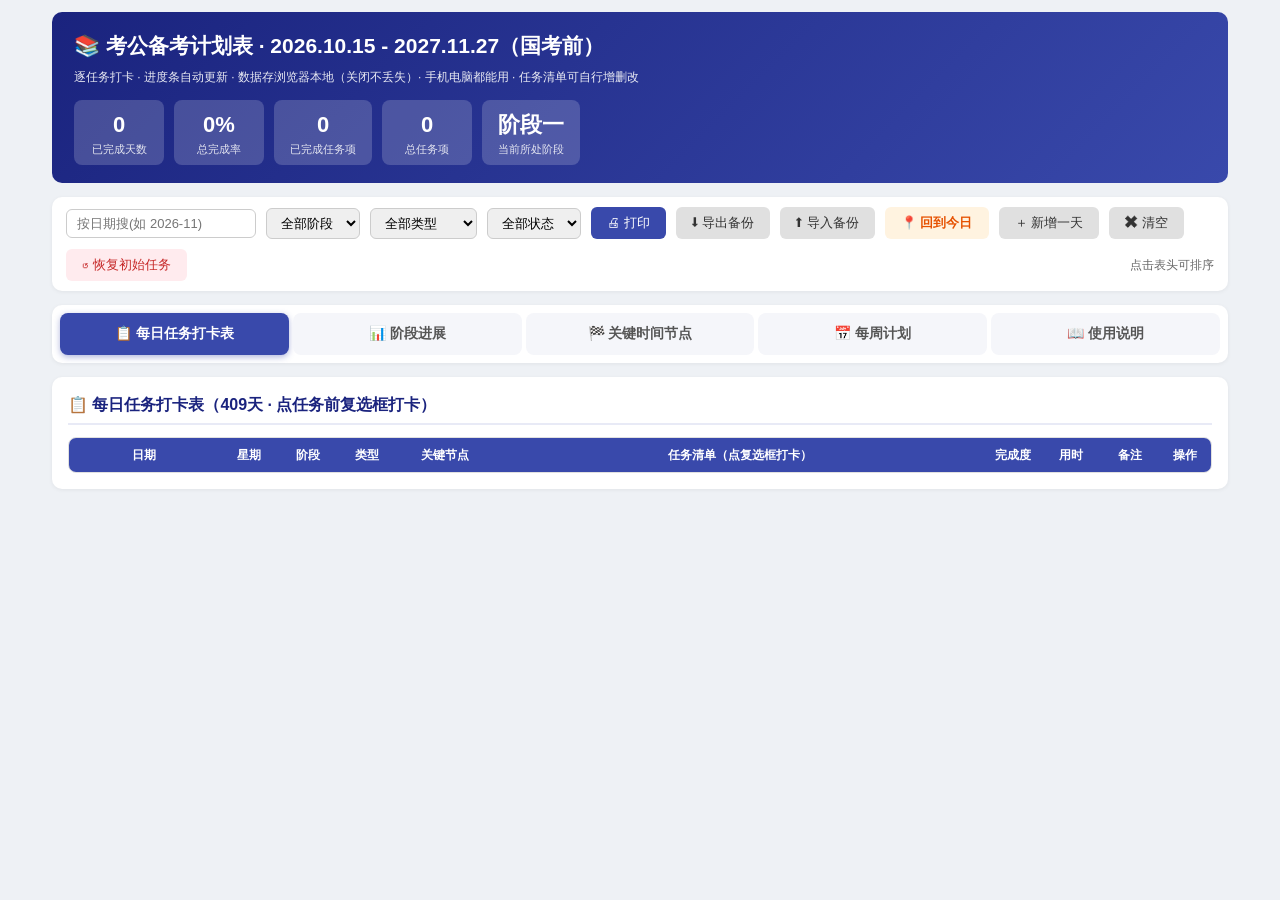
==== commit ec5936b7: "Add files via upload" ====
--- a/index.html
+++ b/index.html
@@ -1,26 +1,13 @@
-﻿<!DOCTYPE html>
+<!DOCTYPE html>
 <html lang="zh-CN">
 <head>
 <meta charset="UTF-8">
 <meta name="viewport" content="width=device-width, initial-scale=1.0">
 <title>考公备考计划表 2026.10.15-2027.11.27（国考前）</title>
-<link rel="stylesheet" href="style.css">
-<script>
-/* 先加载任务数据，再加载主逻辑 */
-window.DATA = null;
-window.DATA_READY = false;
-window.DATA_CALLBACKS = [];
-function onDataLoaded(cb){ if(window.DATA_READY) cb(); else window.DATA_CALLBACKS.push(cb); }
-</script>
-<script>
-fetch('data.json', {cache:'no-cache'})
-  .then(r => { if(!r.ok) throw new Error('data.json 加载失败 HTTP '+r.status); return r.json(); })
-  .then(d => { window.DATA = d; window.DATA_READY = true; window.DATA_CALLBACKS.forEach(c=>c()); })
-  .catch(e => { console.error(e); document.body.insertAdjacentHTML('afterbegin','<div style="background:#c62828;color:#fff;padding:14px;text-align:center;">⚠ 任务数据加载失败：'+e.message+'。请确认 data.json 与本文件在同一目录。</div>'); });
-</script>
-<script src="app.js"></script>
+<link rel="stylesheet" href="./style.css">
 </head>
 <body>
+
 <div class="wrap">
 <header>
   <h1>📚 考公备考计划表 · 2026.10.15 - 2027.11.27（国考前）</h1>
@@ -43,7 +30,6 @@
   <button class="ghost" onclick="exportData()">⬇ 导出备份</button>
   <button class="ghost" onclick="document.getElementById('importFile').click()">⬆ 导入备份</button>
   <input type="file" id="importFile" accept="application/json,.json" style="display:none;">
-  <button class="ghost" onclick="showCloudConfig()" style="background:#e8f5e9;color:#2e7d32;font-weight:600;">☁ 云端同步</button>
   <button class="ghost" onclick="backToToday()" style="background:#fff3e0;border-color:#ffb74d;color:#e65100;font-weight:600;">📍 回到今日</button>
   <button class="ghost" onclick="addNewDay()">＋ 新增一天</button>
   <button class="ghost" onclick="clearAll()">✖ 清空</button>
@@ -112,8 +98,8 @@
   <p><b>⑥ 打印：</b>点"打印"可打印当前筛选结果，贴墙对照使用。</p>
   <p><b>⑦ 多端：</b>本文件是纯 HTML，任何电脑/手机浏览器都能直接打开，无需安装 Office 或 WPS。</p>
   <p><b>⑧ 时间：</b>所有时间写进任务描述（如 06:50-07:15），不做时区换算，不会有时间错乱。</p>
-  <p><b>⑨ 改任务：</b>点任务文字或「✎」打开编辑框，<b>每行一项、回车换行</b>，清空某行即删除该项。点「🗑」删除当天，「↺」恢复该天原始任务。<b>改过的任务会自动保存，刷新和换设备都不会丢。</b></p>
-  <p><b>⑩ 多端同步：</b>点「☁ 云端同步」填一次 Token（只授权这一个仓库），之后打卡、改任务会<b>自动上传</b>；换手机/电脑/浏览器，打开网页点一次「☁ → 立即拉取」即可看到全部内容。重要进度仍建议定期「导出备份」双保险。</p>
+  <p><b>⑨ 改任务：</b>双击任意任务文字可直接修改，清空整行文字即删除该项。也可点当天右侧「✎ 编辑」整行重写、点「🗑」删除当天。改乱了点工具栏「↺ 恢复初始任务」一键还原全部原始任务（打卡进度、用时、备注都会保留）。</p>
+  <p><b>⑩ 同步：</b>打卡数据存在本机浏览器本地，换设备或换浏览器不会自动同步，重要进度请定期「导出备份」。</p>
 </section>
 </div>
 <div id="tip"></div>
@@ -125,46 +111,13 @@
     <button class="cbtn ok" id="confirmOk">确认</button>
     <button class="cbtn cancel" id="confirmCancel">取消</button>
   </div>
-<!-- 任务编辑弹窗（多行 textarea，一行一条任务，允许换行） -->
-<div id="taskEditorMask" style="display:none;position:fixed;inset:0;background:rgba(0,0,0,.45);z-index:210;"></div>
-<div id="taskEditorBox" style="display:none;position:fixed;top:50%;left:50%;transform:translate(-50%,-50%);background:#fff;border-radius:12px;box-shadow:0 8px 30px rgba(0,0,0,.25);z-index:211;width:min(560px,94vw);padding:18px 20px;">
-  <div style="font-size:16px;font-weight:700;color:#1a237e;margin-bottom:4px;" id="taskEditorTitle">编辑任务</div>
-  <div style="font-size:12px;color:#888;margin-bottom:10px;">每行一项任务，回车换行；留空的行会被忽略；删除某行即删除该任务。</div>
-  <textarea id="taskEditor" rows="10" style="width:100%;box-sizing:border-box;padding:10px;border:1px solid #b0bec5;border-radius:8px;font-size:14px;line-height:1.7;resize:vertical;font-family:inherit;"></textarea>
-  <div style="display:flex;justify-content:flex-end;gap:10px;margin-top:14px;">
-    <button class="cbtn cancel" onclick="closeTaskEditor()">取消</button>
-    <button class="cbtn ok" style="background:#3949ab;" onclick="saveTaskEditor()">保存</button>
-  </div>
 </div>
 
-<!-- 云端同步配置弹窗 -->
-<div id="cloudMask" style="display:none;position:fixed;inset:0;background:rgba(0,0,0,.45);z-index:220;"></div>
-<div id="cloudBox" style="display:none;position:fixed;top:50%;left:50%;transform:translate(-50%,-50%);background:#fff;border-radius:12px;box-shadow:0 8px 30px rgba(0,0,0,.25);z-index:221;width:min(440px,94vw);padding:18px 20px;">
-  <div style="font-size:16px;font-weight:700;color:#1a237e;margin-bottom:8px;">☁ 云端多端同步</div>
-  <div style="font-size:12px;color:#666;line-height:1.7;margin-bottom:12px;">配置一次即可在手机/电脑/不同浏览器之间自动同步。Token 只存在你本机浏览器里，不上传、不公开。</div>
-  <div style="font-size:12px;color:#c62828;line-height:1.7;background:#fff3e0;border-radius:8px;padding:8px 10px;margin-bottom:12px;">
-    ⚠ 请务必在 GitHub 新建一个<strong>只授权这一个仓库</strong>的 Fine-grained Token（权限选 Contents 读写），不要用全权限 Token。
-  </div>
-  <div style="display:grid;gap:8px;">
-    <label style="font-size:12px;color:#555;">Token<input type="password" id="cloudToken" placeholder="ghp_xxx" style="width:100%;margin-top:3px;padding:7px 9px;border:1px solid #ccc;border-radius:6px;font-size:13px;box-sizing:border-box;"></label>
-    <label style="font-size:12px;color:#555;">用户名<input type="text" id="cloudUser" placeholder="GitHub 用户名" style="width:100%;margin-top:3px;padding:7px 9px;border:1px solid #ccc;border-radius:6px;font-size:13px;box-sizing:border-box;"></label>
-    <label style="font-size:12px;color:#555;">仓库名<input type="text" id="cloudRepo" placeholder="kaogong-plan" style="width:100%;margin-top:3px;padding:7px 9px;border:1px solid #ccc;border-radius:6px;font-size:13px;box-sizing:border-box;"></label>
-    <label style="font-size:12px;color:#555;">分支<input type="text" id="cloudBranch" placeholder="main" value="main" style="width:100%;margin-top:3px;padding:7px 9px;border:1px solid #ccc;border-radius:6px;font-size:13px;box-sizing:border-box;"></label>
-  </div>
-  <div id="cloudStatus" style="font-size:12px;margin-top:10px;min-height:16px;"></div>
-  <div style="display:flex;justify-content:space-between;align-items:center;margin-top:14px;gap:10px;flex-wrap:wrap;">
-    <button onclick="cloudSync && cloudSync.pull && cloudSync.pull()" style="padding:6px 12px;border:1px solid #ccc;border-radius:6px;background:#fff;cursor:pointer;font-size:12px;">⇩ 立即拉取</button>
-    <div style="display:flex;gap:10px;">
-      <button class="cbtn cancel" onclick="closeCloudConfig()">取消</button>
-      <button class="cbtn ok" style="background:#3949ab;" onclick="saveCloudConfig()">保存并测试</button>
-    </div>
-  </div>
-</div>
 
 </div>
 
-<script>/* 数据改为外部 data.json，逻辑改为 app.js，见 head */</script>
-</div>
+<div id="tip"></div>
+<script src="./app.js"></script>
+<script src="./cloud-sync.js"></script>
 </body>
 </html>
-</html>
